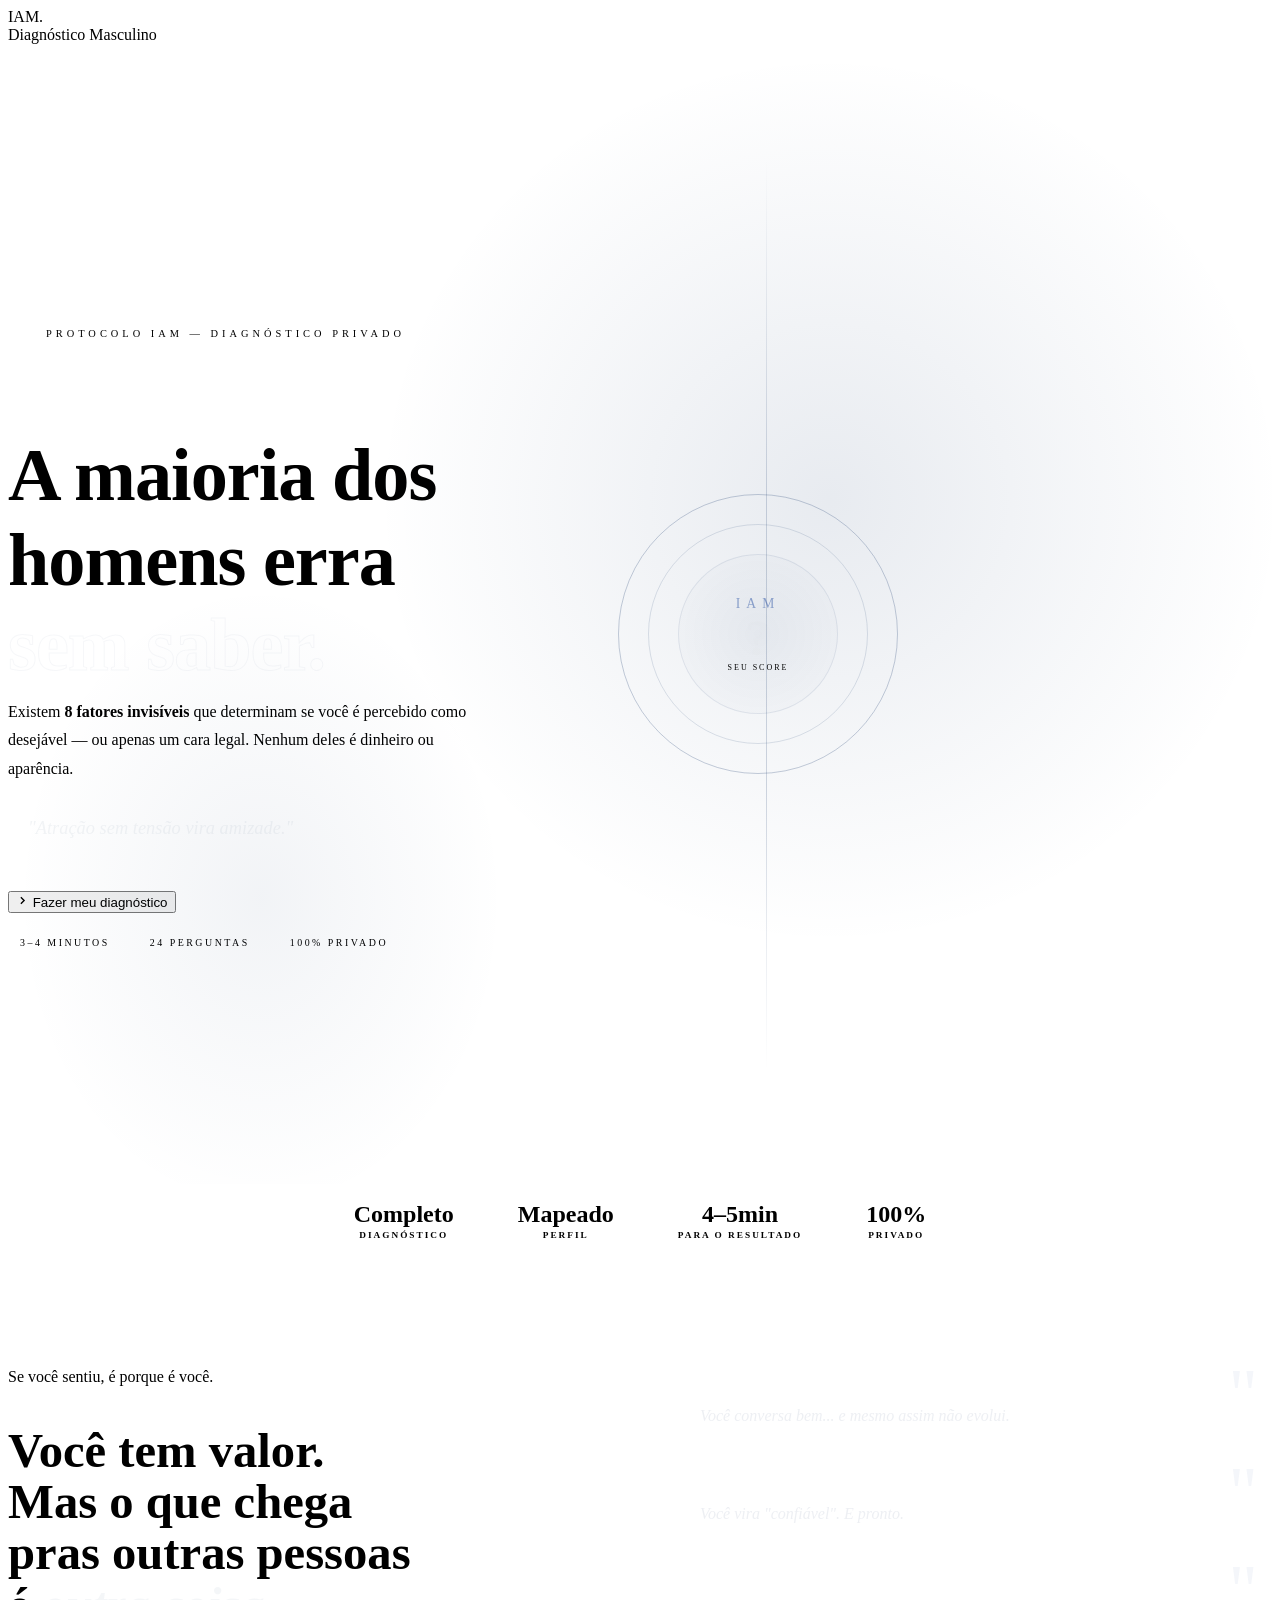
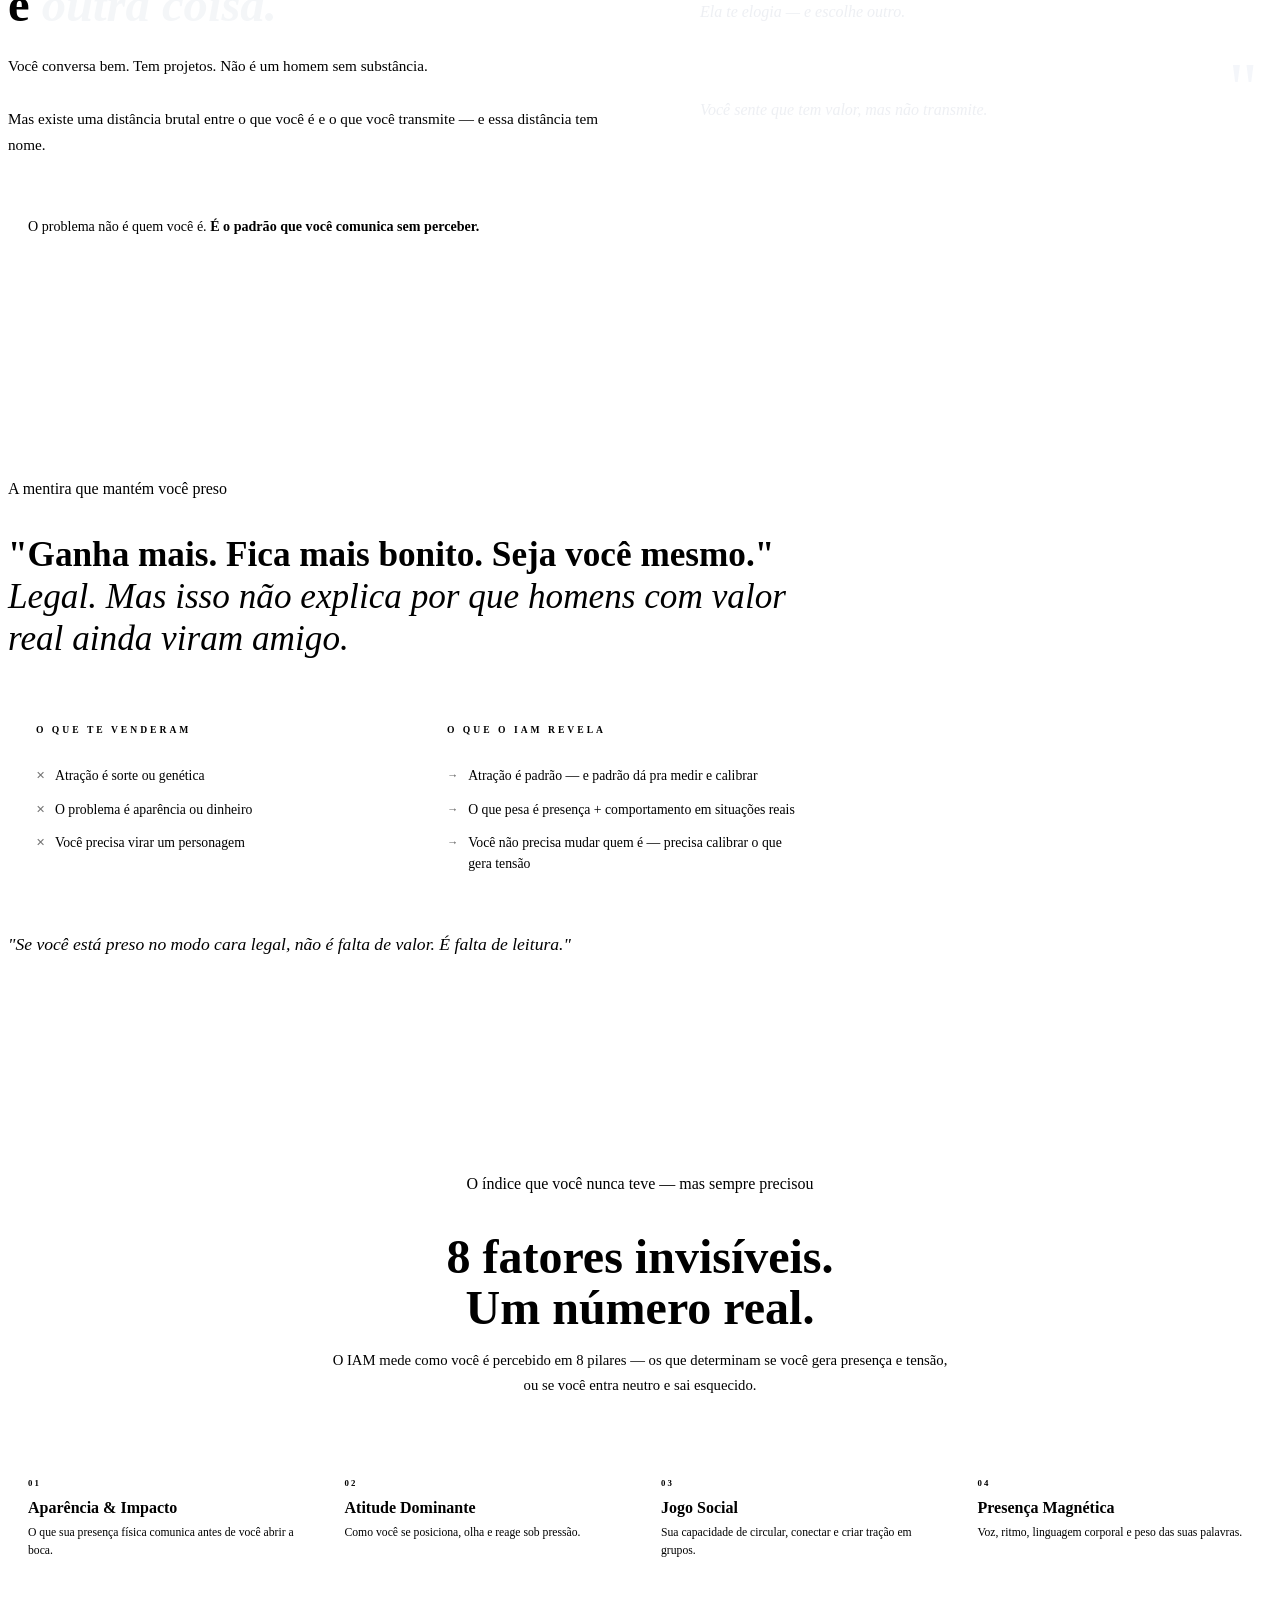
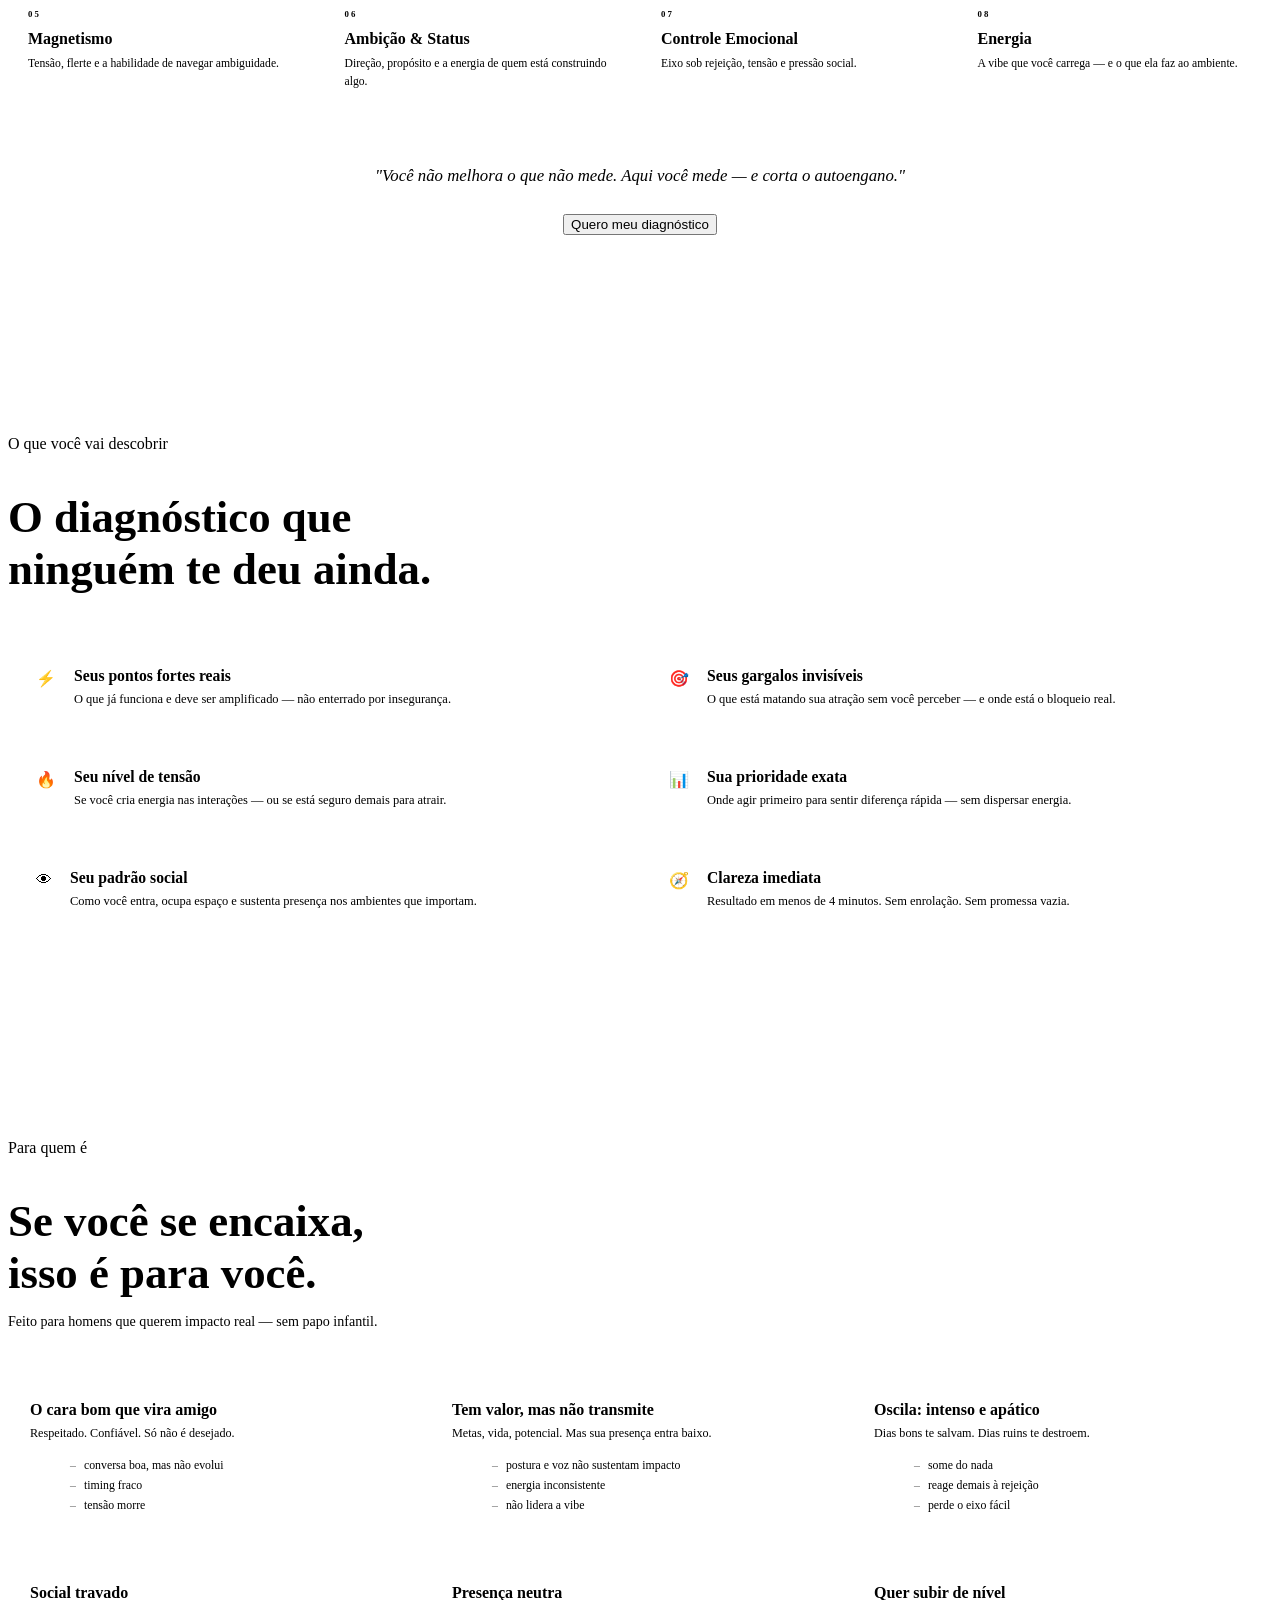
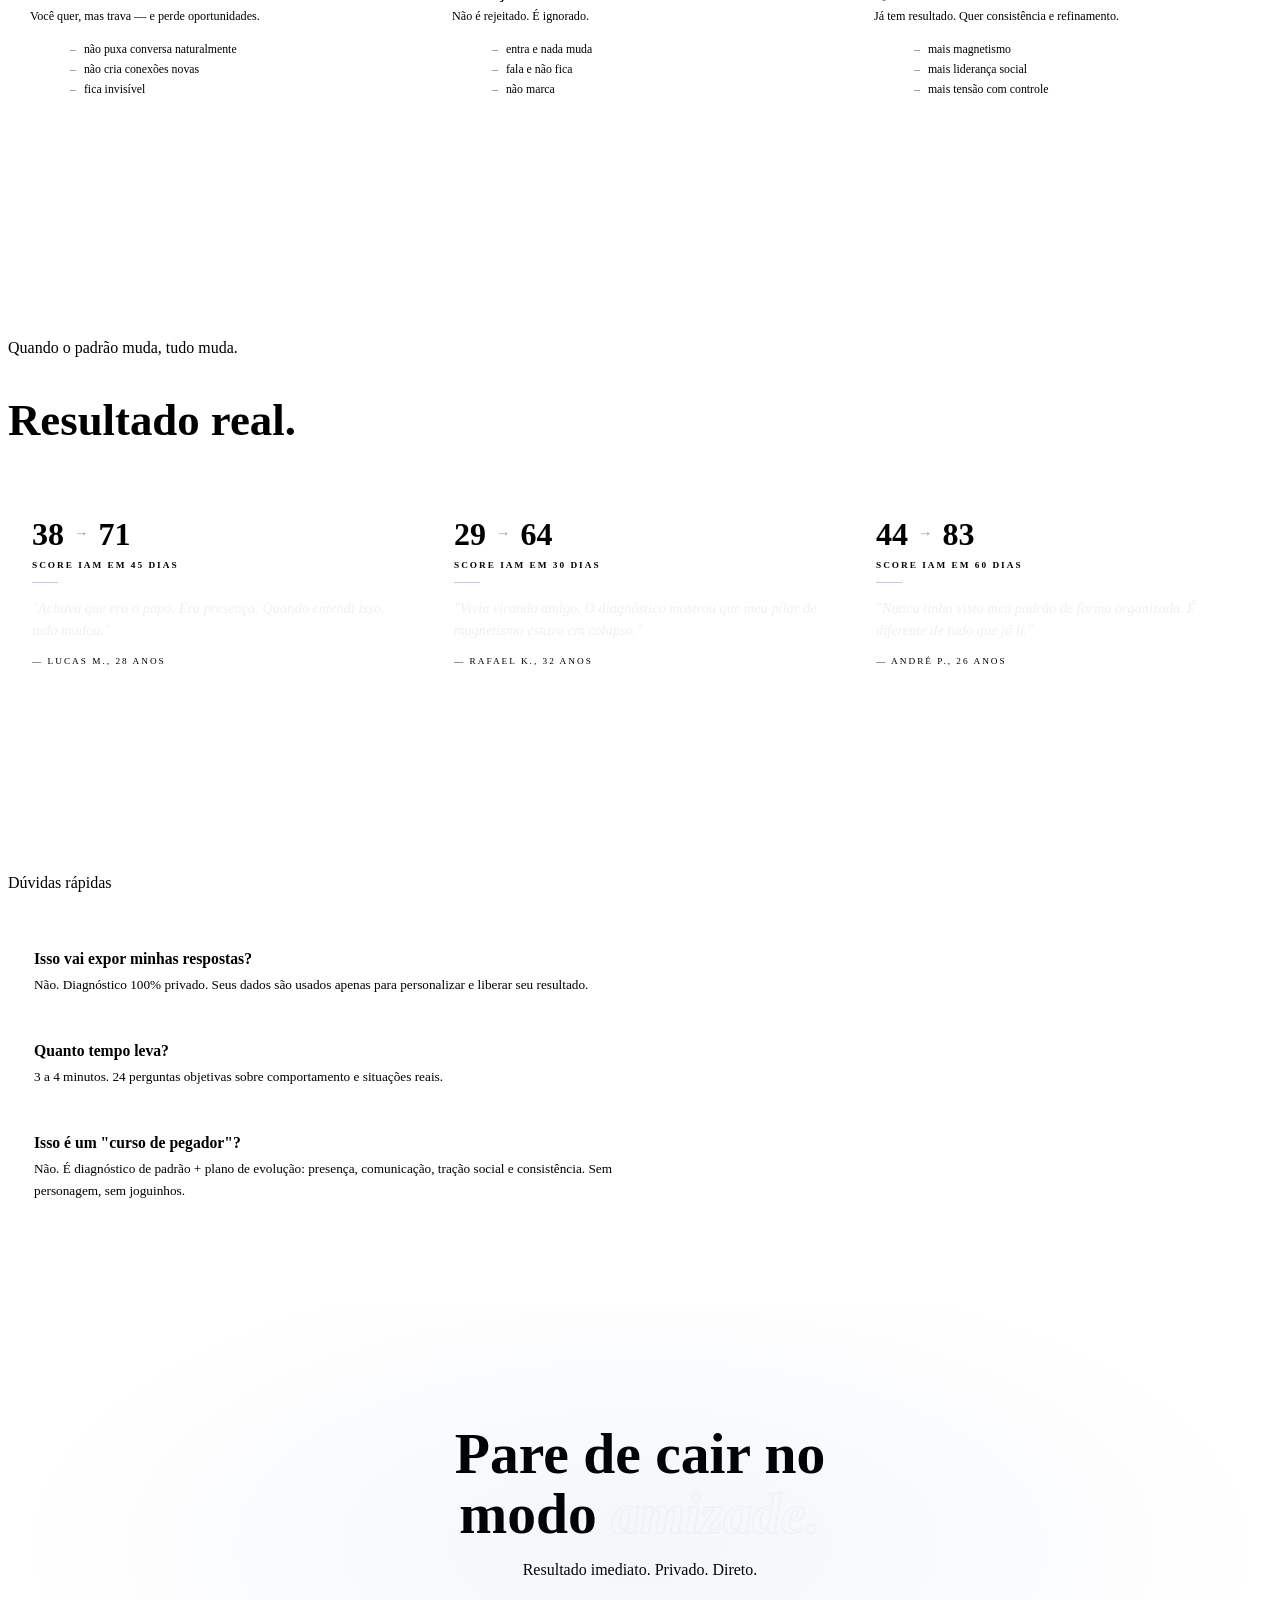
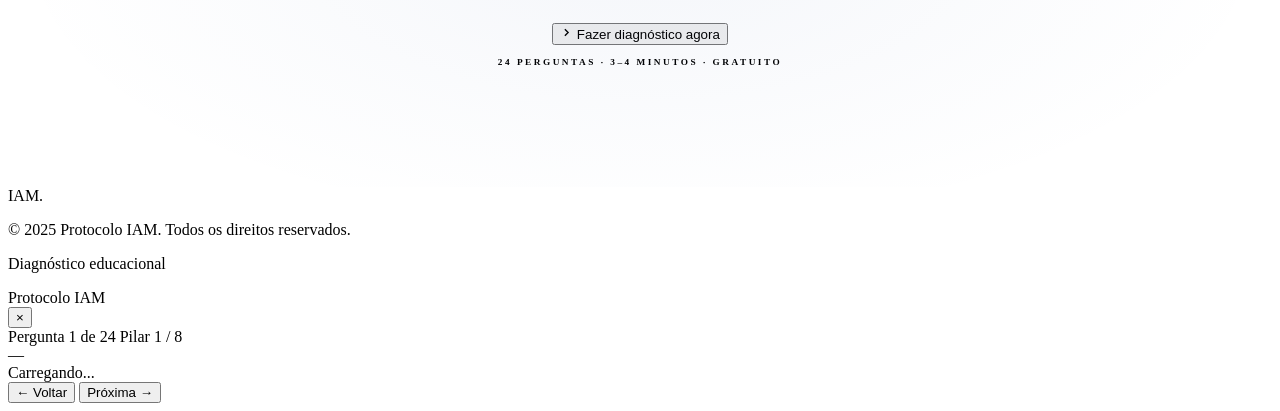
==== index.html @ aeee3cac "Add files via upload" ====
<!DOCTYPE html>
<html lang="pt-BR">
<head>
<meta charset="UTF-8">
<meta name="viewport" content="width=device-width, initial-scale=1.0">
<title>Protocolo IAM — Índice de Atratividade Masculina</title>
<meta name="description" content="Descubra os 8 fatores invisíveis que determinam se você é percebido como desejável ou apenas um cara legal. Diagnóstico em 4 minutos.">
<link rel="stylesheet" href="style.css">
<style>
/* ── HERO ─────────────────────────────────── */
.hero {
  min-height: 100vh;
  display: flex;
  align-items: center;
  padding: 140px 0 100px;
  position: relative;
  overflow: hidden;
}
.hero-ambient {
  position: absolute; inset: 0; pointer-events: none;
  background:
    radial-gradient(ellipse 55% 60% at 65% 40%, rgba(26,58,107,0.1) 0%, transparent 65%),
    radial-gradient(ellipse 35% 50% at 20% 75%, rgba(26,58,107,0.06) 0%, transparent 55%);
}
.hero-grid-line {
  position: absolute; top: 0; bottom: 0; left: 60%;
  width: 1px;
  background: linear-gradient(to bottom, transparent 10%, rgba(26,58,107,0.2) 40%, rgba(26,58,107,0.2) 65%, transparent 90%);
}
.hero-body {
  display: grid;
  grid-template-columns: 1.1fr 340px;
  gap: 100px;
  align-items: center;
}
.hero-badge {
  display: inline-flex; align-items: center; gap: 10px;
  font-family: var(--font-label); font-size: 0.65rem; font-weight: 400;
  letter-spacing: 4px; text-transform: uppercase; color: var(--accent-ui);
  margin-bottom: 32px;
}
.hero-badge::before { content:''; width:28px; height:1px; background:var(--accent-ui); opacity:0.7; }
.hero h1 {
  font-size: clamp(3rem, 5.8vw, 5.4rem);
  font-weight: 700; color: var(--text); margin-bottom: 10px;
  letter-spacing: -1px;
}
.hero h1 .outline {
  color: transparent;
  -webkit-text-stroke: 1px rgba(216,220,228,0.22);
}
.hero-mechanism {
  font-size: 1rem; font-weight: 300; color: var(--text-2);
  line-height: 1.78; max-width: 480px; margin: 0 0 10px;
  font-family: var(--font-body);
}
.hero-mechanism strong { color: var(--text); font-weight: 600; }
.hero-anchor {
  font-family: var(--font-display); font-size: 1.15rem; font-style: italic;
  color: rgba(216,220,228,0.32); border-left: 2px solid var(--accent-ui);
  padding-left: 20px; margin: 32px 0 48px; line-height: 1.5;
}
.hero-meta {
  display: flex; align-items: center; gap: 28px; margin-top: 24px; flex-wrap: wrap;
}
.hero-meta-item {
  font-family: var(--font-label); font-size: 0.62rem; font-weight: 400;
  letter-spacing: 2.5px; text-transform: uppercase; color: var(--text-3);
  display: flex; align-items: center; gap: 8px;
}
.hero-meta-item::before {
  content:''; width:4px; height:4px; border-radius:50%;
  background:var(--accent-ui); opacity:0.6;
}
/* VISUAL RING */
.hero-visual { display:flex; align-items:center; justify-content:center; }
.vis-ring-wrap { position:relative; width:280px; height:280px; }
.vis-ring-outer {
  position:absolute; inset:0; border-radius:50%;
  border:1px solid rgba(26,58,107,0.25);
  animation: rotateSlow 30s linear infinite;
}
.vis-ring-outer::before {
  content:''; position:absolute; top:-4px; left:50%; transform:translateX(-50%);
  width:7px; height:7px; border-radius:50%;
  background:var(--accent-ui); box-shadow:0 0 12px var(--accent-ui);
}
.vis-ring-mid {
  position:absolute; inset:30px; border-radius:50%;
  border:1px solid rgba(26,58,107,0.14);
  animation: rotateReverse 20s linear infinite;
}
.vis-ring-inner {
  position:absolute; inset:60px; border-radius:50%;
  border:1px solid rgba(26,58,107,0.09);
  background:radial-gradient(circle, rgba(26,58,107,0.05), transparent);
  display:flex; align-items:center; justify-content:center;
}
.vis-iam {
  font-family:var(--font-label); font-size:0.85rem; font-weight:500;
  letter-spacing:6px; color:rgba(41,82,163,0.5); text-align:center;
}
.vis-score {
  font-family:var(--font-display); font-size:3.2rem; font-weight:700;
  color:rgba(216,220,228,0.06); line-height:1; text-align:center;
}
.vis-label {
  font-family:var(--font-label); font-size:0.5rem; letter-spacing:2px;
  color:var(--text-3); text-transform:uppercase; text-align:center;
}

/* ── PROOF STRIP ─────── */
.proof-strip {
  padding: 18px 0;
  border-top: 1px solid var(--border); border-bottom: 1px solid var(--border);
  display: flex; justify-content: center; gap: 64px; flex-wrap: wrap;
  position: relative; z-index: 1;
}
.proof-strip-item { text-align: center; }
.proof-strip-val {
  font-family: var(--font-display); font-size: 1.5rem; font-weight: 700;
  color: var(--text); line-height: 1;
}
.proof-strip-label {
  font-family: var(--font-label); font-size: 0.58rem; font-weight: 600;
  letter-spacing: 2px; text-transform: uppercase; color: var(--text-3); margin-top: 4px;
}

/* ── DOR ─────────────── */
.dor-section { padding: 110px 0; }
.dor-layout {
  display: grid; grid-template-columns: 1fr 1fr;
  gap: 72px; align-items: start;
}
.dor-left h2 {
  font-size: clamp(2rem, 3.8vw, 3.2rem); font-weight: 900;
  line-height: 1.05; margin-bottom: 20px;
}
.dor-left h2 em { font-style:italic; font-weight:700; color:rgba(220,224,232,0.3); }
.dor-text { font-size:0.95rem; color:var(--text-2); line-height:1.75; }
.dor-cards { display:flex; flex-direction:column; gap:2px; }
.dor-card {
  background:var(--surface); border:1px solid var(--border); padding:20px 24px;
  transition:border-color 0.25s; position:relative; overflow:hidden;
}
.dor-card::before {
  content:'"'; position:absolute; top:-10px; right:14px;
  font-family:var(--font-display); font-size:4.5rem;
  color:rgba(41,82,163,0.05); line-height:1; pointer-events:none;
}
.dor-card:hover { border-color:rgba(41,82,163,0.22); }
.dor-card p {
  font-family:var(--font-display); font-size:1rem; font-style:italic;
  font-weight:400; color:rgba(220,224,232,0.52); line-height:1.5;
}
.dor-close {
  margin-top:24px; padding:18px 20px;
  border-left:2px solid var(--accent); background:var(--surface);
  border-top:1px solid var(--border); border-right:1px solid var(--border); border-bottom:1px solid var(--border);
}
.dor-close p { font-size:0.88rem; color:var(--text-2); line-height:1.65; }
.dor-close strong { color:var(--text); }

/* ── CRENÇA ───────────── */
.crenca-section { padding: 100px 0; border-top:1px solid var(--border); }
.crenca-intro {
  font-family:var(--font-display); font-size:clamp(1.5rem,3vw,2.2rem);
  font-weight:700; line-height:1.2; margin-bottom:36px;
}
.crenca-grid { display:grid; grid-template-columns:1fr 1fr; gap:2px; }
.crenca-col {
  background:var(--surface); border:1px solid var(--border); padding:28px;
}
.crenca-col-label {
  font-family:var(--font-label); font-size:0.6rem; font-weight:700;
  letter-spacing:3px; text-transform:uppercase; margin-bottom:18px;
  padding-bottom:12px; border-bottom:1px solid var(--border);
}
.crenca-col-label.mito { color:var(--danger); }
.crenca-col-label.real { color:var(--ok); }
.crenca-items { display:flex; flex-direction:column; gap:12px; }
.crenca-item {
  font-size:0.86rem; color:var(--text-2); line-height:1.55;
  display:flex; align-items:flex-start; gap:10px;
}
.crenca-item::before { flex-shrink:0; margin-top:2px; font-size:0.7rem; }
.crenca-col.mito .crenca-item::before { content:'✕'; color:var(--danger); opacity:0.55; }
.crenca-col.real .crenca-item::before { content:'→'; color:var(--ok); opacity:0.65; }
.crenca-close {
  margin-top:28px; font-family:var(--font-display); font-size:1.1rem;
  font-style:italic; color:var(--text-2); line-height:1.5;
}

/* ── MECANISMO ─────────── */
.mec-section {
  padding:100px 0; border-top:1px solid var(--border); background:var(--surface);
}
.mec-header { text-align:center; max-width:620px; margin:0 auto 56px; }
.mec-header h2 { font-size:clamp(1.9rem,3.8vw,3rem); font-weight:900; line-height:1.05; margin-bottom:14px; }
.mec-header p { font-size:0.92rem; color:var(--text-2); line-height:1.7; }
.pilares-grid { display:grid; grid-template-columns:repeat(4, 1fr); gap:2px; }
.pilar-card {
  background:var(--bg-2); border:1px solid var(--border);
  padding:24px 20px; transition:all 0.25s; position:relative; overflow:hidden;
}
.pilar-card::after {
  content:''; position:absolute; bottom:0; left:0; right:0; height:2px;
  background:var(--accent); transform:scaleX(0); transform-origin:left; transition:transform 0.3s ease;
}
.pilar-card:hover::after { transform:scaleX(1); }
.pilar-card:hover { background:var(--surface-2); border-color:rgba(41,82,163,0.2); }
.pilar-n {
  font-family:var(--font-label); font-size:0.55rem; font-weight:700;
  letter-spacing:2px; color:var(--text-3); margin-bottom:10px;
}
.pilar-nome {
  font-family:var(--font-display); font-size:1rem; font-weight:700;
  color:var(--text); line-height:1.2; margin-bottom:7px;
}
.pilar-desc { font-size:0.73rem; color:var(--text-3); line-height:1.5; }

/* ── BENEFÍCIOS ──────── */
.ben-section { padding:100px 0; }
.ben-grid { display:grid; grid-template-columns:1fr 1fr; gap:2px; margin-top:44px; }
.ben-card {
  background:var(--surface); border:1px solid var(--border);
  padding:28px; display:flex; gap:18px; transition:border-color 0.25s;
}
.ben-card:hover { border-color:rgba(41,82,163,0.2); }
.ben-icon { font-size:1rem; flex-shrink:0; margin-top:2px; }
.ben-title { font-family:var(--font-display); font-size:0.98rem; font-weight:700; margin-bottom:5px; }
.ben-desc { font-size:0.78rem; color:var(--text-2); line-height:1.6; }

/* ── PERFIS ─────────── */
.perfis-section { padding:100px 0; border-top:1px solid var(--border); background:var(--surface); }
.perfis-grid { display:grid; grid-template-columns:repeat(3,1fr); gap:2px; margin-top:44px; }
.perfil-card {
  background:var(--bg-2); border:1px solid var(--border); padding:26px 22px;
  transition:all 0.25s;
}
.perfil-card:hover { border-color:rgba(41,82,163,0.2); background:var(--surface-2); }
.perfil-title { font-family:var(--font-display); font-size:1rem; font-weight:700; margin-bottom:5px; line-height:1.2; }
.perfil-sub { font-size:0.76rem; color:var(--text-2); margin-bottom:14px; line-height:1.5; }
.perfil-bullets { list-style:none; display:flex; flex-direction:column; gap:5px; }
.perfil-bullets li {
  font-size:0.74rem; color:var(--text-3);
  display:flex; align-items:flex-start; gap:8px;
}
.perfil-bullets li::before { content:'–'; color:var(--accent); opacity:0.55; flex-shrink:0; }

/* ── TRANSFORMAÇÕES ─── */
.transf-section { padding:100px 0; }
.transf-grid { display:grid; grid-template-columns:repeat(3,1fr); gap:2px; margin-top:44px; }
.transf-card { background:var(--surface); border:1px solid var(--border); padding:28px 24px; }
.transf-scores { display:flex; align-items:center; gap:10px; margin-bottom:10px; }
.transf-s-before { font-family:var(--font-display); font-size:2rem; font-weight:900; color:var(--text-3); line-height:1; }
.transf-arrow { font-size:0.9rem; color:var(--accent); opacity:0.4; }
.transf-s-after { font-family:var(--font-display); font-size:2rem; font-weight:900; color:var(--accent); line-height:1; }
.transf-period { font-family:var(--font-label); font-size:0.58rem; font-weight:600; letter-spacing:2px; text-transform:uppercase; color:var(--text-3); margin-bottom:12px; }
.transf-divider { width:26px; height:1px; background:rgba(41,82,163,0.3); margin-bottom:12px; }
.transf-quote { font-family:var(--font-display); font-style:italic; font-size:0.9rem; color:rgba(220,224,232,0.48); line-height:1.55; }
.transf-name { font-family:var(--font-label); font-size:0.58rem; letter-spacing:2px; text-transform:uppercase; color:var(--text-3); margin-top:12px; }

/* ── FAQ ─────────────── */
.faq-section { padding:80px 0; border-top:1px solid var(--border); }
.faq-list { display:flex; flex-direction:column; gap:2px; margin-top:36px; max-width:700px; }
.faq-item { background:var(--surface); border:1px solid var(--border); padding:22px 26px; }
.faq-q { font-family:var(--font-display); font-size:0.98rem; font-weight:700; color:var(--text); margin-bottom:6px; }
.faq-a { font-size:0.83rem; color:var(--text-2); line-height:1.65; }

/* ── CTA FINAL ───────── */
.cta-final { padding:120px 0; text-align:center; position:relative; }
.cta-final-bg {
  position:absolute; inset:0; pointer-events:none;
  background:radial-gradient(ellipse 50% 60% at 50% 50%, rgba(41,82,163,0.05), transparent);
}
.cta-final h2 {
  font-size:clamp(2.2rem, 4.5vw, 3.8rem); font-weight:900; line-height:1.05;
  max-width:580px; margin:0 auto 12px;
}
.cta-final h2 em { font-style:italic; color:transparent; -webkit-text-stroke:1.5px rgba(220,224,232,0.22); }
.cta-final-sub { font-size:1rem; color:var(--text-2); margin-bottom:44px; }
.cta-stack { display:flex; flex-direction:column; align-items:center; gap:12px; }
.cta-micro {
  font-family:var(--font-label); font-size:0.58rem; font-weight:600;
  letter-spacing:2.5px; text-transform:uppercase; color:var(--text-3);
}

/* ── RESPONSIVE ─────── */
@media (max-width: 1100px) {
  .hero-body { grid-template-columns: 1fr; gap: 0; }
  .hero-visual { display: none; }
  .hero-grid-line { display: none; }
  .hero h1 { font-size: clamp(2.6rem, 6vw, 4rem); }
}
@media (max-width: 768px) {
  .hero { padding: 110px 0 80px; }
  .hero h1 { font-size: clamp(2.2rem, 8vw, 3rem); }
  .dor-layout { grid-template-columns: 1fr; gap: 40px; }
  .crenca-grid { grid-template-columns: 1fr; }
  .ben-grid { grid-template-columns: 1fr; }
  .perfis-grid { grid-template-columns: 1fr; }
  .transf-grid { grid-template-columns: 1fr; }
  .proof-strip { gap: 28px; padding: 14px 0; }
  .pilares-grid { grid-template-columns: repeat(2, 1fr); }
}
@media (max-width: 480px) {
  .hero h1 { font-size: 2rem; }
  .pilares-grid { grid-template-columns: 1fr; }
  .btn-primary { padding: 15px 28px; font-size: 0.74rem; }
  .hero-anchor { font-size: 0.98rem; }
  .proof-strip { flex-direction: column; gap: 18px; }
}
</style>
</head>
<body>

<nav class="iam-nav">
  <div class="iam-logo">IAM<span>.</span></div>
  <div class="nav-tag">Diagnóstico Masculino</div>
</nav>

<!-- HERO -->
<section class="hero section">
  <div class="hero-ambient"></div>
  <div class="hero-grid-line"></div>
  <div class="container">
    <div class="hero-body">
      <div>
        <div class="hero-badge fade-up d1">Protocolo IAM — Diagnóstico Privado</div>
        <h1 class="fade-up d2">A maioria dos<br>homens erra<br><span class="outline">sem saber.</span></h1>
        <p class="hero-mechanism fade-up d3">
          Existem <strong>8 fatores invisíveis</strong> que determinam se você é percebido como desejável — ou apenas um cara legal. Nenhum deles é dinheiro ou aparência.
        </p>
        <blockquote class="hero-anchor fade-up d4">"Atração sem tensão vira amizade."</blockquote>
        <button class="btn-primary large fade-up d5" onclick="IAM.open()">
          <svg width="13" height="13" viewBox="0 0 24 24" fill="none" stroke="currentColor" stroke-width="2.5"><path d="M9 18l6-6-6-6"/></svg>
          Fazer meu diagnóstico
        </button>
        <div class="hero-meta fade-up d6">
          <span class="hero-meta-item">3–4 minutos</span>
          <span class="hero-meta-item">24 perguntas</span>
          <span class="hero-meta-item">100% privado</span>
        </div>
      </div>
      <div class="hero-visual fade-up d3">
        <div class="vis-ring-wrap">
          <div class="vis-ring-outer"></div>
          <div class="vis-ring-mid"></div>
          <div class="vis-ring-inner">
            <div>
              <div class="vis-iam">IAM</div>
              <div class="vis-score">?</div>
              <div class="vis-label">Seu score</div>
            </div>
          </div>
        </div>
      </div>
    </div>
  </div>
</section>

<!-- PROOF STRIP -->
<div class="proof-strip section">
  <div class="proof-strip-item"><div class="proof-strip-val">Completo</div><div class="proof-strip-label">Diagnóstico</div></div>
  <div class="proof-strip-item"><div class="proof-strip-val">Mapeado</div><div class="proof-strip-label">Perfil</div></div>
  <div class="proof-strip-item"><div class="proof-strip-val">4–5min</div><div class="proof-strip-label">Para o resultado</div></div>
  <div class="proof-strip-item"><div class="proof-strip-val">100%</div><div class="proof-strip-label">Privado</div></div>
</div>

<!-- DOR -->
<section class="dor-section section">
  <div class="container">
    <div class="dor-layout">
      <div class="dor-left">
        <div class="label-line label">Se você sentiu, é porque é você.</div>
        <h2>Você tem valor.<br>Mas o que chega<br>pras outras pessoas<br>é <em>outra coisa.</em></h2>
        <p class="dor-text" style="margin-top:22px">Você conversa bem. Tem projetos. Não é um homem sem substância.<br><br>Mas existe uma distância brutal entre o que você é e o que você transmite — e essa distância tem nome.</p>
        <div class="dor-close">
          <p>O problema não é quem você é. <strong>É o padrão que você comunica sem perceber.</strong></p>
        </div>
      </div>
      <div>
        <div class="dor-cards">
          <div class="dor-card"><p>Você conversa bem... e mesmo assim não evolui.</p></div>
          <div class="dor-card"><p>Você vira "confiável". E pronto.</p></div>
          <div class="dor-card"><p>Ela te elogia — e escolhe outro.</p></div>
          <div class="dor-card"><p>Você sente que tem valor, mas não transmite.</p></div>
        </div>
      </div>
    </div>
  </div>
</section>

<!-- CRENÇA -->
<section class="crenca-section section">
  <div class="container" style="max-width:820px">
    <div class="label-line label">A mentira que mantém você preso</div>
    <p class="crenca-intro">"Ganha mais. Fica mais bonito. Seja você mesmo."<br><span style="color:var(--text-2);font-style:italic;font-weight:400">Legal. Mas isso não explica por que homens com valor real ainda viram amigo.</span></p>
    <div class="crenca-grid">
      <div class="crenca-col mito">
        <div class="crenca-col-label mito">O que te venderam</div>
        <div class="crenca-items">
          <div class="crenca-item">Atração é sorte ou genética</div>
          <div class="crenca-item">O problema é aparência ou dinheiro</div>
          <div class="crenca-item">Você precisa virar um personagem</div>
        </div>
      </div>
      <div class="crenca-col real">
        <div class="crenca-col-label real">O que o IAM revela</div>
        <div class="crenca-items">
          <div class="crenca-item">Atração é padrão — e padrão dá pra medir e calibrar</div>
          <div class="crenca-item">O que pesa é presença + comportamento em situações reais</div>
          <div class="crenca-item">Você não precisa mudar quem é — precisa calibrar o que gera tensão</div>
        </div>
      </div>
    </div>
    <p class="crenca-close">"Se você está preso no modo <em>cara legal</em>, não é falta de valor. É falta de leitura."</p>
  </div>
</section>

<!-- MECANISMO -->
<section class="mec-section section">
  <div class="container">
    <div class="mec-header">
      <div class="label-line label" style="justify-content:center">O índice que você nunca teve — mas sempre precisou</div>
      <h2>8 fatores invisíveis.<br>Um número real.</h2>
      <p>O IAM mede como você é percebido em 8 pilares — os que determinam se você gera presença e tensão, ou se você entra neutro e sai esquecido.</p>
    </div>
    <div class="pilares-grid">
      <div class="pilar-card"><div class="pilar-n">01</div><div class="pilar-nome">Aparência & Impacto</div><div class="pilar-desc">O que sua presença física comunica antes de você abrir a boca.</div></div>
      <div class="pilar-card"><div class="pilar-n">02</div><div class="pilar-nome">Atitude Dominante</div><div class="pilar-desc">Como você se posiciona, olha e reage sob pressão.</div></div>
      <div class="pilar-card"><div class="pilar-n">03</div><div class="pilar-nome">Jogo Social</div><div class="pilar-desc">Sua capacidade de circular, conectar e criar tração em grupos.</div></div>
      <div class="pilar-card"><div class="pilar-n">04</div><div class="pilar-nome">Presença Magnética</div><div class="pilar-desc">Voz, ritmo, linguagem corporal e peso das suas palavras.</div></div>
      <div class="pilar-card"><div class="pilar-n">05</div><div class="pilar-nome">Magnetismo</div><div class="pilar-desc">Tensão, flerte e a habilidade de navegar ambiguidade.</div></div>
      <div class="pilar-card"><div class="pilar-n">06</div><div class="pilar-nome">Ambição & Status</div><div class="pilar-desc">Direção, propósito e a energia de quem está construindo algo.</div></div>
      <div class="pilar-card"><div class="pilar-n">07</div><div class="pilar-nome">Controle Emocional</div><div class="pilar-desc">Eixo sob rejeição, tensão e pressão social.</div></div>
      <div class="pilar-card"><div class="pilar-n">08</div><div class="pilar-nome">Energia</div><div class="pilar-desc">A vibe que você carrega — e o que ela faz ao ambiente.</div></div>
    </div>
    <div style="text-align:center;margin-top:52px">
      <p style="font-family:var(--font-display);font-style:italic;font-size:1.05rem;color:var(--text-2);margin-bottom:28px">"Você não melhora o que não mede. Aqui você mede — e corta o autoengano."</p>
      <button class="btn-primary" onclick="IAM.open()">Quero meu diagnóstico</button>
    </div>
  </div>
</section>

<!-- BENEFÍCIOS -->
<section class="ben-section section">
  <div class="container">
    <div class="label-line label">O que você vai descobrir</div>
    <h2 style="font-size:clamp(1.8rem,3.5vw,2.8rem);font-weight:900;max-width:500px">O diagnóstico que<br>ninguém te deu ainda.</h2>
    <div class="ben-grid">
      <div class="ben-card"><div class="ben-icon">⚡</div><div><div class="ben-title">Seus pontos fortes reais</div><div class="ben-desc">O que já funciona e deve ser amplificado — não enterrado por insegurança.</div></div></div>
      <div class="ben-card"><div class="ben-icon">🎯</div><div><div class="ben-title">Seus gargalos invisíveis</div><div class="ben-desc">O que está matando sua atração sem você perceber — e onde está o bloqueio real.</div></div></div>
      <div class="ben-card"><div class="ben-icon">🔥</div><div><div class="ben-title">Seu nível de tensão</div><div class="ben-desc">Se você cria energia nas interações — ou se está seguro demais para atrair.</div></div></div>
      <div class="ben-card"><div class="ben-icon">📊</div><div><div class="ben-title">Sua prioridade exata</div><div class="ben-desc">Onde agir primeiro para sentir diferença rápida — sem dispersar energia.</div></div></div>
      <div class="ben-card"><div class="ben-icon">👁</div><div><div class="ben-title">Seu padrão social</div><div class="ben-desc">Como você entra, ocupa espaço e sustenta presença nos ambientes que importam.</div></div></div>
      <div class="ben-card"><div class="ben-icon">🧭</div><div><div class="ben-title">Clareza imediata</div><div class="ben-desc">Resultado em menos de 4 minutos. Sem enrolação. Sem promessa vazia.</div></div></div>
    </div>
  </div>
</section>

<!-- PERFIS -->
<section class="perfis-section section">
  <div class="container">
    <div class="label-line label">Para quem é</div>
    <h2 style="font-size:clamp(1.8rem,3.5vw,2.8rem);font-weight:900;max-width:560px;margin-bottom:8px">Se você se encaixa,<br>isso é para você.</h2>
    <p style="color:var(--text-2);font-size:0.88rem;max-width:480px">Feito para homens que querem impacto real — sem papo infantil.</p>
    <div class="perfis-grid">
      <div class="perfil-card"><div class="perfil-title">O cara bom que vira amigo</div><div class="perfil-sub">Respeitado. Confiável. Só não é desejado.</div><ul class="perfil-bullets"><li>conversa boa, mas não evolui</li><li>timing fraco</li><li>tensão morre</li></ul></div>
      <div class="perfil-card"><div class="perfil-title">Tem valor, mas não transmite</div><div class="perfil-sub">Metas, vida, potencial. Mas sua presença entra baixo.</div><ul class="perfil-bullets"><li>postura e voz não sustentam impacto</li><li>energia inconsistente</li><li>não lidera a vibe</li></ul></div>
      <div class="perfil-card"><div class="perfil-title">Oscila: intenso e apático</div><div class="perfil-sub">Dias bons te salvam. Dias ruins te destroem.</div><ul class="perfil-bullets"><li>some do nada</li><li>reage demais à rejeição</li><li>perde o eixo fácil</li></ul></div>
      <div class="perfil-card"><div class="perfil-title">Social travado</div><div class="perfil-sub">Você quer, mas trava — e perde oportunidades.</div><ul class="perfil-bullets"><li>não puxa conversa naturalmente</li><li>não cria conexões novas</li><li>fica invisível</li></ul></div>
      <div class="perfil-card"><div class="perfil-title">Presença neutra</div><div class="perfil-sub">Não é rejeitado. É ignorado.</div><ul class="perfil-bullets"><li>entra e nada muda</li><li>fala e não fica</li><li>não marca</li></ul></div>
      <div class="perfil-card"><div class="perfil-title">Quer subir de nível</div><div class="perfil-sub">Já tem resultado. Quer consistência e refinamento.</div><ul class="perfil-bullets"><li>mais magnetismo</li><li>mais liderança social</li><li>mais tensão com controle</li></ul></div>
    </div>
  </div>
</section>

<!-- TRANSFORMAÇÕES -->
<section class="transf-section section">
  <div class="container">
    <div class="label-line label">Quando o padrão muda, tudo muda.</div>
    <h2 style="font-size:clamp(1.8rem,3.5vw,2.8rem);font-weight:900">Resultado real.</h2>
    <div class="transf-grid">
      <div class="transf-card">
        <div class="transf-scores"><span class="transf-s-before">38</span><span class="transf-arrow">→</span><span class="transf-s-after">71</span></div>
        <div class="transf-period">Score IAM em 45 dias</div>
        <div class="transf-divider"></div>
        <p class="transf-quote">"Achava que era o papo. Era presença. Quando entendi isso, tudo mudou."</p>
        <div class="transf-name">— Lucas M., 28 anos</div>
      </div>
      <div class="transf-card">
        <div class="transf-scores"><span class="transf-s-before">29</span><span class="transf-arrow">→</span><span class="transf-s-after">64</span></div>
        <div class="transf-period">Score IAM em 30 dias</div>
        <div class="transf-divider"></div>
        <p class="transf-quote">"Vivia virando amigo. O diagnóstico mostrou que meu pilar de magnetismo estava em colapso."</p>
        <div class="transf-name">— Rafael K., 32 anos</div>
      </div>
      <div class="transf-card">
        <div class="transf-scores"><span class="transf-s-before">44</span><span class="transf-arrow">→</span><span class="transf-s-after">83</span></div>
        <div class="transf-period">Score IAM em 60 dias</div>
        <div class="transf-divider"></div>
        <p class="transf-quote">"Nunca tinha visto meu padrão de forma organizada. É diferente de tudo que já li."</p>
        <div class="transf-name">— André P., 26 anos</div>
      </div>
    </div>
  </div>
</section>

<!-- FAQ -->
<section class="faq-section section">
  <div class="container">
    <div class="label-line label">Dúvidas rápidas</div>
    <div class="faq-list">
      <div class="faq-item"><div class="faq-q">Isso vai expor minhas respostas?</div><div class="faq-a">Não. Diagnóstico 100% privado. Seus dados são usados apenas para personalizar e liberar seu resultado.</div></div>
      <div class="faq-item"><div class="faq-q">Quanto tempo leva?</div><div class="faq-a">3 a 4 minutos. 24 perguntas objetivas sobre comportamento e situações reais.</div></div>
      <div class="faq-item"><div class="faq-q">Isso é um "curso de pegador"?</div><div class="faq-a">Não. É diagnóstico de padrão + plano de evolução: presença, comunicação, tração social e consistência. Sem personagem, sem joguinhos.</div></div>
    </div>
  </div>
</section>

<!-- CTA FINAL -->
<section class="cta-final section">
  <div class="cta-final-bg"></div>
  <div class="container">
    <h2>Pare de cair no<br>modo <em>amizade.</em></h2>
    <p class="cta-final-sub">Resultado imediato. Privado. Direto.</p>
    <div class="cta-stack">
      <button class="btn-primary large" onclick="IAM.open()">
        <svg width="13" height="13" viewBox="0 0 24 24" fill="none" stroke="currentColor" stroke-width="2.5"><path d="M9 18l6-6-6-6"/></svg>
        Fazer diagnóstico agora
      </button>
      <div class="cta-micro">24 perguntas · 3–4 minutos · gratuito</div>
    </div>
  </div>
</section>

<footer class="iam-footer">
  <div class="iam-logo">IAM<span>.</span></div>
  <p>© 2025 Protocolo IAM. Todos os direitos reservados.</p>
  <p>Diagnóstico educacional</p>
</footer>

<!-- QUIZ MODAL -->
<div class="modal-overlay" id="quizModal">
  <div class="modal-box">
    <div class="modal-head">
      <div class="modal-head-title">Protocolo IAM</div>
      <button class="modal-close-btn" onclick="IAM.close()">×</button>
    </div>
    <div class="prog-track"><div class="prog-fill" id="progFill" style="width:0%"></div></div>
    <div class="prog-meta">
      <span id="progText">Pergunta 1 de 24</span>
      <span id="progPilar">Pilar 1 / 8</span>
    </div>
    <div class="q-body" id="quizBody">
      <div class="q-pilar-tag" id="qPilarTag">—</div>
      <div class="q-text" id="qText">Carregando...</div>
      <div class="q-options" id="qOptions"></div>
    </div>
    <div class="q-nav" id="qNavBar">
      <button class="btn-ghost" id="btnBack" onclick="IAM.back()">← Voltar</button>
      <button class="btn-next-q" id="btnNextQ" onclick="IAM.advance()">Próxima →</button>
    </div>
    <div class="lead-wrap" id="leadGate" style="display:none">
      <h3>Seu diagnóstico<br>está pronto.</h3>
      <p>Insira seus dados para revelar seu score IAM, análise por pilar e os gargalos que estão te travando agora.</p>
      <div class="form-row"><label>Primeiro nome</label><input type="text" id="leadName" placeholder="Ex: Lucas" autocomplete="given-name"></div>
      <div class="form-row"><label>E-mail</label><input type="email" id="leadEmail" placeholder="seu@email.com" autocomplete="email"></div>
      <div class="form-row"><label>WhatsApp</label><input type="tel" id="leadPhone" placeholder="(11) 99999-9999" autocomplete="tel"></div>
      <button class="btn-primary full" onclick="IAM.submitLead()" style="margin-top:8px">Ver meu resultado completo →</button>
      <p class="lead-privacy">🔒 Privado. Zero spam.</p>
    </div>
  </div>
</div>

<script src="script.js"></script>
</body>
</html>
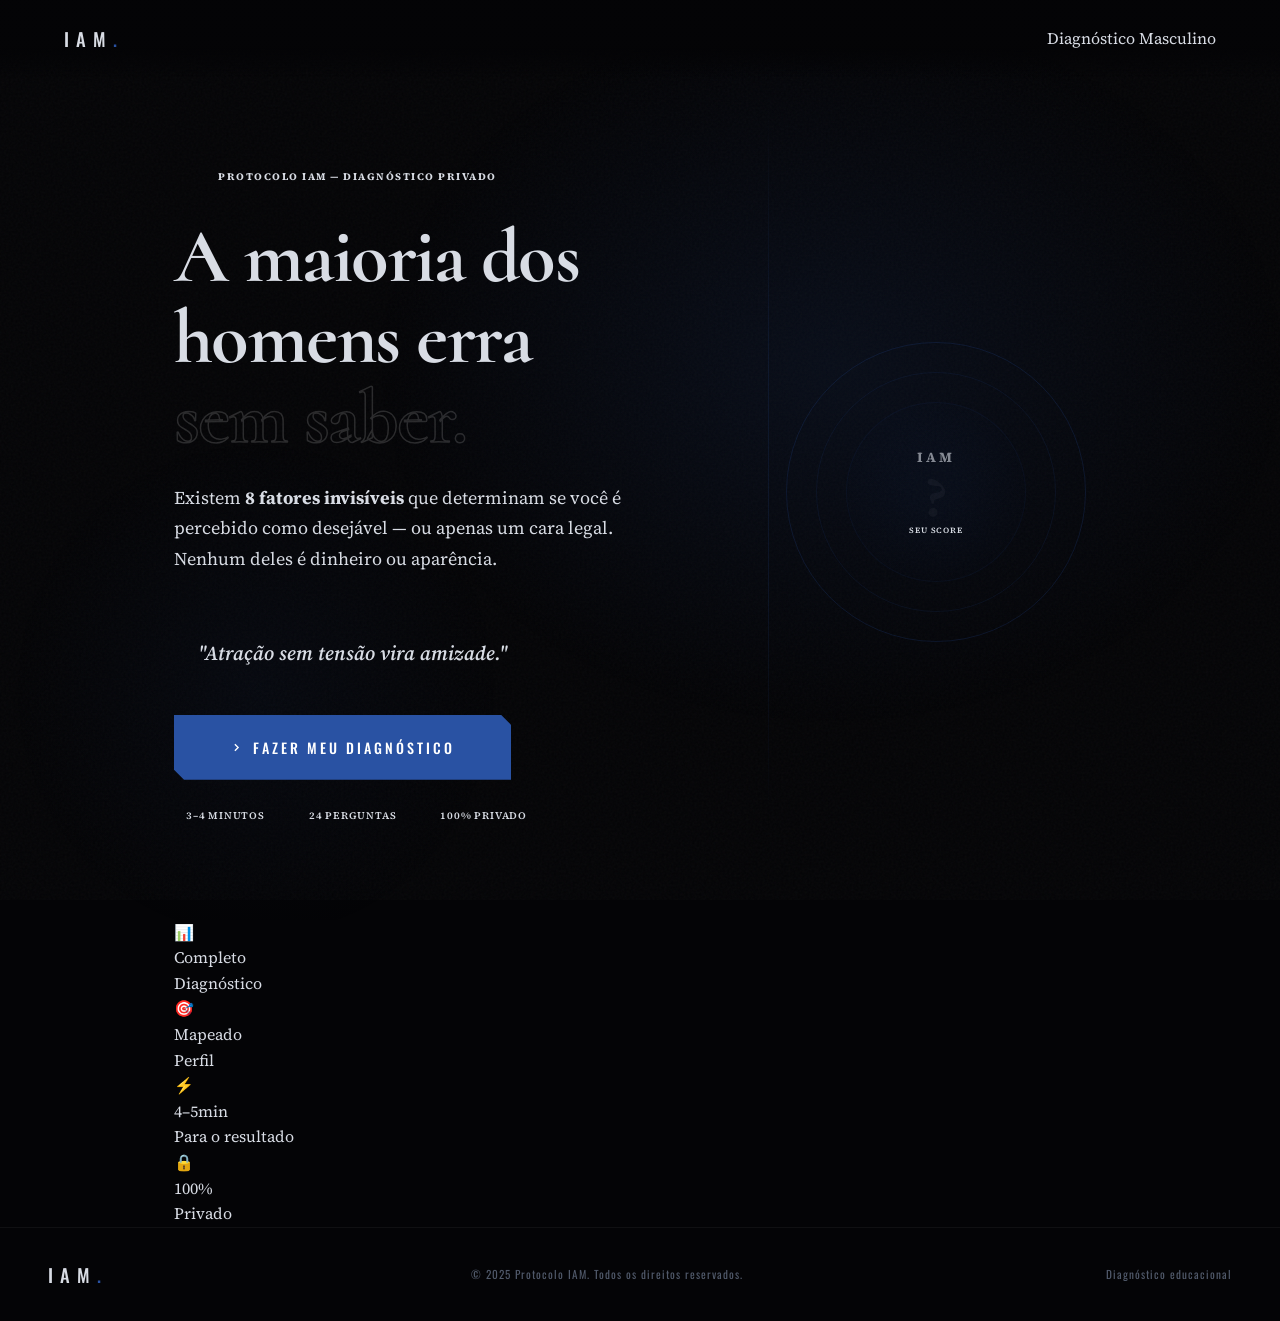
==== commit 38eea2be: "Add files via upload" ====
--- a/index.html
+++ b/index.html
@@ -12,304 +12,247 @@
   min-height: 100vh;
   display: flex;
   align-items: center;
-  padding: 140px 0 100px;
+  padding: 10rem 0 6rem;
   position: relative;
   overflow: hidden;
 }
+
 .hero-ambient {
-  position: absolute; inset: 0; pointer-events: none;
-  background:
-    radial-gradient(ellipse 55% 60% at 65% 40%, rgba(26,58,107,0.1) 0%, transparent 65%),
-    radial-gradient(ellipse 35% 50% at 20% 75%, rgba(26,58,107,0.06) 0%, transparent 55%);
-}
+  position: absolute;
+  inset: 0;
+  pointer-events: none;
+  background: radial-gradient(ellipse 55% 60% at 65% 40%, rgba(41, 82, 163, 0.12) 0%, transparent 65%),
+              radial-gradient(ellipse 35% 50% at 20% 75%, rgba(41, 82, 163, 0.06) 0%, transparent 55%);
+}
+
 .hero-grid-line {
-  position: absolute; top: 0; bottom: 0; left: 60%;
+  position: absolute;
+  top: 0;
+  bottom: 0;
+  left: 60%;
   width: 1px;
-  background: linear-gradient(to bottom, transparent 10%, rgba(26,58,107,0.2) 40%, rgba(26,58,107,0.2) 65%, transparent 90%);
-}
+  background: linear-gradient(to bottom, 
+    transparent 10%, 
+    rgba(41, 82, 163, 0.15) 40%, 
+    rgba(41, 82, 163, 0.15) 65%, 
+    transparent 90%);
+}
+
 .hero-body {
   display: grid;
-  grid-template-columns: 1.1fr 340px;
-  gap: 100px;
-  align-items: center;
-}
+  grid-template-columns: 1.15fr 340px;
+  gap: 6rem;
+  align-items: center;
+}
+
 .hero-badge {
-  display: inline-flex; align-items: center; gap: 10px;
-  font-family: var(--font-label); font-size: 0.65rem; font-weight: 400;
-  letter-spacing: 4px; text-transform: uppercase; color: var(--accent-ui);
-  margin-bottom: 32px;
-}
-.hero-badge::before { content:''; width:28px; height:1px; background:var(--accent-ui); opacity:0.7; }
+  display: inline-flex;
+  align-items: center;
+  gap: 0.75rem;
+  font-family: var(--font);
+  font-size: 0.625rem;
+  font-weight: 700;
+  letter-spacing: 0.15em;
+  text-transform: uppercase;
+  color: var(--accent-primary);
+  margin-bottom: 2rem;
+}
+
+.hero-badge::before {
+  content: '';
+  width: 32px;
+  height: 2px;
+  background: var(--accent-primary);
+}
+
 .hero h1 {
-  font-size: clamp(3rem, 5.8vw, 5.4rem);
-  font-weight: 700; color: var(--text); margin-bottom: 10px;
-  letter-spacing: -1px;
-}
+  font-size: clamp(3rem, 6vw, 5.5rem);
+  font-weight: 800;
+  color: var(--text-primary);
+  margin-bottom: 1.5rem;
+  letter-spacing: -0.02em;
+  line-height: 1.05;
+}
+
 .hero h1 .outline {
   color: transparent;
-  -webkit-text-stroke: 1px rgba(216,220,228,0.22);
-}
+  -webkit-text-stroke: 1.5px rgba(255, 255, 255, 0.15);
+  font-weight: 800;
+}
+
 .hero-mechanism {
-  font-size: 1rem; font-weight: 300; color: var(--text-2);
-  line-height: 1.78; max-width: 480px; margin: 0 0 10px;
-  font-family: var(--font-body);
-}
-.hero-mechanism strong { color: var(--text); font-weight: 600; }
+  font-size: 1.125rem;
+  font-weight: 400;
+  color: var(--text-secondary);
+  line-height: 1.7;
+  max-width: 520px;
+  margin-bottom: 2rem;
+}
+
+.hero-mechanism strong {
+  color: var(--text-primary);
+  font-weight: 700;
+}
+
 .hero-anchor {
-  font-family: var(--font-display); font-size: 1.15rem; font-style: italic;
-  color: rgba(216,220,228,0.32); border-left: 2px solid var(--accent-ui);
-  padding-left: 20px; margin: 32px 0 48px; line-height: 1.5;
-}
+  font-family: var(--font);
+  font-size: 1.25rem;
+  font-style: italic;
+  font-weight: 600;
+  color: var(--gold);
+  border-left: 3px solid var(--gold);
+  padding-left: 1.5rem;
+  margin: 2rem 0 3rem;
+  line-height: 1.4;
+  display: inline-block;
+}
+
 .hero-meta {
-  display: flex; align-items: center; gap: 28px; margin-top: 24px; flex-wrap: wrap;
-}
+  display: flex;
+  align-items: center;
+  gap: 2rem;
+  margin-top: 1.75rem;
+  flex-wrap: wrap;
+}
+
 .hero-meta-item {
-  font-family: var(--font-label); font-size: 0.62rem; font-weight: 400;
-  letter-spacing: 2.5px; text-transform: uppercase; color: var(--text-3);
-  display: flex; align-items: center; gap: 8px;
-}
+  font-family: var(--font);
+  font-size: 0.625rem;
+  font-weight: 600;
+  letter-spacing: 0.08em;
+  text-transform: uppercase;
+  color: var(--text-tertiary);
+  display: flex;
+  align-items: center;
+  gap: 0.5rem;
+}
+
 .hero-meta-item::before {
-  content:''; width:4px; height:4px; border-radius:50%;
-  background:var(--accent-ui); opacity:0.6;
-}
+  content: '';
+  width: 4px;
+  height: 4px;
+  border-radius: 50%;
+  background: var(--accent-primary);
+}
+
 /* VISUAL RING */
-.hero-visual { display:flex; align-items:center; justify-content:center; }
-.vis-ring-wrap { position:relative; width:280px; height:280px; }
+.hero-visual {
+  display: flex;
+  align-items: center;
+  justify-content: center;
+}
+
+.vis-ring-wrap {
+  position: relative;
+  width: 300px;
+  height: 300px;
+}
+
 .vis-ring-outer {
-  position:absolute; inset:0; border-radius:50%;
-  border:1px solid rgba(26,58,107,0.25);
+  position: absolute;
+  inset: 0;
+  border-radius: 50%;
+  border: 1px solid rgba(41, 82, 163, 0.2);
   animation: rotateSlow 30s linear infinite;
 }
+
 .vis-ring-outer::before {
-  content:''; position:absolute; top:-4px; left:50%; transform:translateX(-50%);
-  width:7px; height:7px; border-radius:50%;
-  background:var(--accent-ui); box-shadow:0 0 12px var(--accent-ui);
-}
+  content: '';
+  position: absolute;
+  top: -5px;
+  left: 50%;
+  transform: translateX(-50%);
+  width: 8px;
+  height: 8px;
+  border-radius: 50%;
+  background: var(--accent-primary);
+  box-shadow: 0 0 16px var(--accent-primary);
+}
+
 .vis-ring-mid {
-  position:absolute; inset:30px; border-radius:50%;
-  border:1px solid rgba(26,58,107,0.14);
+  position: absolute;
+  inset: 30px;
+  border-radius: 50%;
+  border: 1px solid rgba(41, 82, 163, 0.12);
   animation: rotateReverse 20s linear infinite;
 }
+
 .vis-ring-inner {
-  position:absolute; inset:60px; border-radius:50%;
-  border:1px solid rgba(26,58,107,0.09);
-  background:radial-gradient(circle, rgba(26,58,107,0.05), transparent);
-  display:flex; align-items:center; justify-content:center;
-}
+  position: absolute;
+  inset: 60px;
+  border-radius: 50%;
+  border: 1px solid rgba(41, 82, 163, 0.08);
+  background: radial-gradient(circle, rgba(41, 82, 163, 0.06), transparent);
+  display: flex;
+  align-items: center;
+  justify-content: center;
+}
+
 .vis-iam {
-  font-family:var(--font-label); font-size:0.85rem; font-weight:500;
-  letter-spacing:6px; color:rgba(41,82,163,0.5); text-align:center;
-}
+  font-family: var(--font);
+  font-size: 0.875rem;
+  font-weight: 700;
+  letter-spacing: 0.2em;
+  color: var(--accent-primary);
+  text-align: center;
+  opacity: 0.6;
+}
+
 .vis-score {
-  font-family:var(--font-display); font-size:3.2rem; font-weight:700;
-  color:rgba(216,220,228,0.06); line-height:1; text-align:center;
-}
+  font-family: var(--font);
+  font-size: 3.5rem;
+  font-weight: 800;
+  color: rgba(255, 255, 255, 0.04);
+  line-height: 1;
+  text-align: center;
+}
+
 .vis-label {
-  font-family:var(--font-label); font-size:0.5rem; letter-spacing:2px;
-  color:var(--text-3); text-transform:uppercase; text-align:center;
-}
-
-/* ── PROOF STRIP ─────── */
-.proof-strip {
-  padding: 18px 0;
-  border-top: 1px solid var(--border); border-bottom: 1px solid var(--border);
-  display: flex; justify-content: center; gap: 64px; flex-wrap: wrap;
-  position: relative; z-index: 1;
-}
-.proof-strip-item { text-align: center; }
-.proof-strip-val {
-  font-family: var(--font-display); font-size: 1.5rem; font-weight: 700;
-  color: var(--text); line-height: 1;
-}
-.proof-strip-label {
-  font-family: var(--font-label); font-size: 0.58rem; font-weight: 600;
-  letter-spacing: 2px; text-transform: uppercase; color: var(--text-3); margin-top: 4px;
-}
-
-/* ── DOR ─────────────── */
-.dor-section { padding: 110px 0; }
-.dor-layout {
-  display: grid; grid-template-columns: 1fr 1fr;
-  gap: 72px; align-items: start;
-}
-.dor-left h2 {
-  font-size: clamp(2rem, 3.8vw, 3.2rem); font-weight: 900;
-  line-height: 1.05; margin-bottom: 20px;
-}
-.dor-left h2 em { font-style:italic; font-weight:700; color:rgba(220,224,232,0.3); }
-.dor-text { font-size:0.95rem; color:var(--text-2); line-height:1.75; }
-.dor-cards { display:flex; flex-direction:column; gap:2px; }
-.dor-card {
-  background:var(--surface); border:1px solid var(--border); padding:20px 24px;
-  transition:border-color 0.25s; position:relative; overflow:hidden;
-}
-.dor-card::before {
-  content:'"'; position:absolute; top:-10px; right:14px;
-  font-family:var(--font-display); font-size:4.5rem;
-  color:rgba(41,82,163,0.05); line-height:1; pointer-events:none;
-}
-.dor-card:hover { border-color:rgba(41,82,163,0.22); }
-.dor-card p {
-  font-family:var(--font-display); font-size:1rem; font-style:italic;
-  font-weight:400; color:rgba(220,224,232,0.52); line-height:1.5;
-}
-.dor-close {
-  margin-top:24px; padding:18px 20px;
-  border-left:2px solid var(--accent); background:var(--surface);
-  border-top:1px solid var(--border); border-right:1px solid var(--border); border-bottom:1px solid var(--border);
-}
-.dor-close p { font-size:0.88rem; color:var(--text-2); line-height:1.65; }
-.dor-close strong { color:var(--text); }
-
-/* ── CRENÇA ───────────── */
-.crenca-section { padding: 100px 0; border-top:1px solid var(--border); }
-.crenca-intro {
-  font-family:var(--font-display); font-size:clamp(1.5rem,3vw,2.2rem);
-  font-weight:700; line-height:1.2; margin-bottom:36px;
-}
-.crenca-grid { display:grid; grid-template-columns:1fr 1fr; gap:2px; }
-.crenca-col {
-  background:var(--surface); border:1px solid var(--border); padding:28px;
-}
-.crenca-col-label {
-  font-family:var(--font-label); font-size:0.6rem; font-weight:700;
-  letter-spacing:3px; text-transform:uppercase; margin-bottom:18px;
-  padding-bottom:12px; border-bottom:1px solid var(--border);
-}
-.crenca-col-label.mito { color:var(--danger); }
-.crenca-col-label.real { color:var(--ok); }
-.crenca-items { display:flex; flex-direction:column; gap:12px; }
-.crenca-item {
-  font-size:0.86rem; color:var(--text-2); line-height:1.55;
-  display:flex; align-items:flex-start; gap:10px;
-}
-.crenca-item::before { flex-shrink:0; margin-top:2px; font-size:0.7rem; }
-.crenca-col.mito .crenca-item::before { content:'✕'; color:var(--danger); opacity:0.55; }
-.crenca-col.real .crenca-item::before { content:'→'; color:var(--ok); opacity:0.65; }
-.crenca-close {
-  margin-top:28px; font-family:var(--font-display); font-size:1.1rem;
-  font-style:italic; color:var(--text-2); line-height:1.5;
-}
-
-/* ── MECANISMO ─────────── */
-.mec-section {
-  padding:100px 0; border-top:1px solid var(--border); background:var(--surface);
-}
-.mec-header { text-align:center; max-width:620px; margin:0 auto 56px; }
-.mec-header h2 { font-size:clamp(1.9rem,3.8vw,3rem); font-weight:900; line-height:1.05; margin-bottom:14px; }
-.mec-header p { font-size:0.92rem; color:var(--text-2); line-height:1.7; }
-.pilares-grid { display:grid; grid-template-columns:repeat(4, 1fr); gap:2px; }
-.pilar-card {
-  background:var(--bg-2); border:1px solid var(--border);
-  padding:24px 20px; transition:all 0.25s; position:relative; overflow:hidden;
-}
-.pilar-card::after {
-  content:''; position:absolute; bottom:0; left:0; right:0; height:2px;
-  background:var(--accent); transform:scaleX(0); transform-origin:left; transition:transform 0.3s ease;
-}
-.pilar-card:hover::after { transform:scaleX(1); }
-.pilar-card:hover { background:var(--surface-2); border-color:rgba(41,82,163,0.2); }
-.pilar-n {
-  font-family:var(--font-label); font-size:0.55rem; font-weight:700;
-  letter-spacing:2px; color:var(--text-3); margin-bottom:10px;
-}
-.pilar-nome {
-  font-family:var(--font-display); font-size:1rem; font-weight:700;
-  color:var(--text); line-height:1.2; margin-bottom:7px;
-}
-.pilar-desc { font-size:0.73rem; color:var(--text-3); line-height:1.5; }
-
-/* ── BENEFÍCIOS ──────── */
-.ben-section { padding:100px 0; }
-.ben-grid { display:grid; grid-template-columns:1fr 1fr; gap:2px; margin-top:44px; }
-.ben-card {
-  background:var(--surface); border:1px solid var(--border);
-  padding:28px; display:flex; gap:18px; transition:border-color 0.25s;
-}
-.ben-card:hover { border-color:rgba(41,82,163,0.2); }
-.ben-icon { font-size:1rem; flex-shrink:0; margin-top:2px; }
-.ben-title { font-family:var(--font-display); font-size:0.98rem; font-weight:700; margin-bottom:5px; }
-.ben-desc { font-size:0.78rem; color:var(--text-2); line-height:1.6; }
-
-/* ── PERFIS ─────────── */
-.perfis-section { padding:100px 0; border-top:1px solid var(--border); background:var(--surface); }
-.perfis-grid { display:grid; grid-template-columns:repeat(3,1fr); gap:2px; margin-top:44px; }
-.perfil-card {
-  background:var(--bg-2); border:1px solid var(--border); padding:26px 22px;
-  transition:all 0.25s;
-}
-.perfil-card:hover { border-color:rgba(41,82,163,0.2); background:var(--surface-2); }
-.perfil-title { font-family:var(--font-display); font-size:1rem; font-weight:700; margin-bottom:5px; line-height:1.2; }
-.perfil-sub { font-size:0.76rem; color:var(--text-2); margin-bottom:14px; line-height:1.5; }
-.perfil-bullets { list-style:none; display:flex; flex-direction:column; gap:5px; }
-.perfil-bullets li {
-  font-size:0.74rem; color:var(--text-3);
-  display:flex; align-items:flex-start; gap:8px;
-}
-.perfil-bullets li::before { content:'–'; color:var(--accent); opacity:0.55; flex-shrink:0; }
-
-/* ── TRANSFORMAÇÕES ─── */
-.transf-section { padding:100px 0; }
-.transf-grid { display:grid; grid-template-columns:repeat(3,1fr); gap:2px; margin-top:44px; }
-.transf-card { background:var(--surface); border:1px solid var(--border); padding:28px 24px; }
-.transf-scores { display:flex; align-items:center; gap:10px; margin-bottom:10px; }
-.transf-s-before { font-family:var(--font-display); font-size:2rem; font-weight:900; color:var(--text-3); line-height:1; }
-.transf-arrow { font-size:0.9rem; color:var(--accent); opacity:0.4; }
-.transf-s-after { font-family:var(--font-display); font-size:2rem; font-weight:900; color:var(--accent); line-height:1; }
-.transf-period { font-family:var(--font-label); font-size:0.58rem; font-weight:600; letter-spacing:2px; text-transform:uppercase; color:var(--text-3); margin-bottom:12px; }
-.transf-divider { width:26px; height:1px; background:rgba(41,82,163,0.3); margin-bottom:12px; }
-.transf-quote { font-family:var(--font-display); font-style:italic; font-size:0.9rem; color:rgba(220,224,232,0.48); line-height:1.55; }
-.transf-name { font-family:var(--font-label); font-size:0.58rem; letter-spacing:2px; text-transform:uppercase; color:var(--text-3); margin-top:12px; }
-
-/* ── FAQ ─────────────── */
-.faq-section { padding:80px 0; border-top:1px solid var(--border); }
-.faq-list { display:flex; flex-direction:column; gap:2px; margin-top:36px; max-width:700px; }
-.faq-item { background:var(--surface); border:1px solid var(--border); padding:22px 26px; }
-.faq-q { font-family:var(--font-display); font-size:0.98rem; font-weight:700; color:var(--text); margin-bottom:6px; }
-.faq-a { font-size:0.83rem; color:var(--text-2); line-height:1.65; }
-
-/* ── CTA FINAL ───────── */
-.cta-final { padding:120px 0; text-align:center; position:relative; }
-.cta-final-bg {
-  position:absolute; inset:0; pointer-events:none;
-  background:radial-gradient(ellipse 50% 60% at 50% 50%, rgba(41,82,163,0.05), transparent);
-}
-.cta-final h2 {
-  font-size:clamp(2.2rem, 4.5vw, 3.8rem); font-weight:900; line-height:1.05;
-  max-width:580px; margin:0 auto 12px;
-}
-.cta-final h2 em { font-style:italic; color:transparent; -webkit-text-stroke:1.5px rgba(220,224,232,0.22); }
-.cta-final-sub { font-size:1rem; color:var(--text-2); margin-bottom:44px; }
-.cta-stack { display:flex; flex-direction:column; align-items:center; gap:12px; }
-.cta-micro {
-  font-family:var(--font-label); font-size:0.58rem; font-weight:600;
-  letter-spacing:2.5px; text-transform:uppercase; color:var(--text-3);
-}
-
-/* ── RESPONSIVE ─────── */
+  font-family: var(--font);
+  font-size: 0.5rem;
+  font-weight: 600;
+  letter-spacing: 0.1em;
+  color: var(--text-muted);
+  text-transform: uppercase;
+  text-align: center;
+}
+
+/* ── RESPONSIVE HERO ─────── */
 @media (max-width: 1100px) {
-  .hero-body { grid-template-columns: 1fr; gap: 0; }
-  .hero-visual { display: none; }
-  .hero-grid-line { display: none; }
-  .hero h1 { font-size: clamp(2.6rem, 6vw, 4rem); }
-}
+  .hero-body {
+    grid-template-columns: 1fr;
+    gap: 0;
+  }
+  .hero-visual {
+    display: none;
+  }
+  .hero-grid-line {
+    display: none;
+  }
+}
+
 @media (max-width: 768px) {
-  .hero { padding: 110px 0 80px; }
-  .hero h1 { font-size: clamp(2.2rem, 8vw, 3rem); }
-  .dor-layout { grid-template-columns: 1fr; gap: 40px; }
-  .crenca-grid { grid-template-columns: 1fr; }
-  .ben-grid { grid-template-columns: 1fr; }
-  .perfis-grid { grid-template-columns: 1fr; }
-  .transf-grid { grid-template-columns: 1fr; }
-  .proof-strip { gap: 28px; padding: 14px 0; }
-  .pilares-grid { grid-template-columns: repeat(2, 1fr); }
-}
+  .hero {
+    padding: 8rem 0 5rem;
+  }
+  .hero h1 {
+    font-size: clamp(2.5rem, 8vw, 3.5rem);
+  }
+  .hero-mechanism {
+    font-size: 1rem;
+  }
+  .hero-anchor {
+    font-size: 1.125rem;
+  }
+}
+
 @media (max-width: 480px) {
-  .hero h1 { font-size: 2rem; }
-  .pilares-grid { grid-template-columns: 1fr; }
-  .btn-primary { padding: 15px 28px; font-size: 0.74rem; }
-  .hero-anchor { font-size: 0.98rem; }
-  .proof-strip { flex-direction: column; gap: 18px; }
+  .hero h1 {
+    font-size: 2.25rem;
+  }
+  .hero-meta {
+    gap: 1.25rem;
+  }
 }
 </style>
 </head>
@@ -328,13 +271,21 @@
     <div class="hero-body">
       <div>
         <div class="hero-badge fade-up d1">Protocolo IAM — Diagnóstico Privado</div>
-        <h1 class="fade-up d2">A maioria dos<br>homens erra<br><span class="outline">sem saber.</span></h1>
+        <h1 class="fade-up d2">
+          A maioria dos<br>
+          homens erra<br>
+          <span class="outline">sem saber.</span>
+        </h1>
         <p class="hero-mechanism fade-up d3">
           Existem <strong>8 fatores invisíveis</strong> que determinam se você é percebido como desejável — ou apenas um cara legal. Nenhum deles é dinheiro ou aparência.
         </p>
-        <blockquote class="hero-anchor fade-up d4">"Atração sem tensão vira amizade."</blockquote>
+        <blockquote class="hero-anchor fade-up d4">
+          "Atração sem tensão vira amizade."
+        </blockquote>
         <button class="btn-primary large fade-up d5" onclick="IAM.open()">
-          <svg width="13" height="13" viewBox="0 0 24 24" fill="none" stroke="currentColor" stroke-width="2.5"><path d="M9 18l6-6-6-6"/></svg>
+          <svg width="13" height="13" viewBox="0 0 24 24" fill="none" stroke="currentColor" stroke-width="2.5">
+            <path d="M9 18l6-6-6-6"/>
+          </svg>
           Fazer meu diagnóstico
         </button>
         <div class="hero-meta fade-up d6">
@@ -362,179 +313,31 @@
 
 <!-- PROOF STRIP -->
 <div class="proof-strip section">
-  <div class="proof-strip-item"><div class="proof-strip-val">Completo</div><div class="proof-strip-label">Diagnóstico</div></div>
-  <div class="proof-strip-item"><div class="proof-strip-val">Mapeado</div><div class="proof-strip-label">Perfil</div></div>
-  <div class="proof-strip-item"><div class="proof-strip-val">4–5min</div><div class="proof-strip-label">Para o resultado</div></div>
-  <div class="proof-strip-item"><div class="proof-strip-val">100%</div><div class="proof-strip-label">Privado</div></div>
+  <div class="container">
+    <div class="proof-strip-grid">
+      <div class="proof-strip-item">
+        <div class="proof-strip-icon">📊</div>
+        <div class="proof-strip-val">Completo</div>
+        <div class="proof-strip-label">Diagnóstico</div>
+      </div>
+      <div class="proof-strip-item">
+        <div class="proof-strip-icon">🎯</div>
+        <div class="proof-strip-val">Mapeado</div>
+        <div class="proof-strip-label">Perfil</div>
+      </div>
+      <div class="proof-strip-item">
+        <div class="proof-strip-icon">⚡</div>
+        <div class="proof-strip-val">4–5min</div>
+        <div class="proof-strip-label">Para o resultado</div>
+      </div>
+      <div class="proof-strip-item">
+        <div class="proof-strip-icon">🔒</div>
+        <div class="proof-strip-val">100%</div>
+        <div class="proof-strip-label">Privado</div>
+      </div>
+    </div>
+  </div>
 </div>
-
-<!-- DOR -->
-<section class="dor-section section">
-  <div class="container">
-    <div class="dor-layout">
-      <div class="dor-left">
-        <div class="label-line label">Se você sentiu, é porque é você.</div>
-        <h2>Você tem valor.<br>Mas o que chega<br>pras outras pessoas<br>é <em>outra coisa.</em></h2>
-        <p class="dor-text" style="margin-top:22px">Você conversa bem. Tem projetos. Não é um homem sem substância.<br><br>Mas existe uma distância brutal entre o que você é e o que você transmite — e essa distância tem nome.</p>
-        <div class="dor-close">
-          <p>O problema não é quem você é. <strong>É o padrão que você comunica sem perceber.</strong></p>
-        </div>
-      </div>
-      <div>
-        <div class="dor-cards">
-          <div class="dor-card"><p>Você conversa bem... e mesmo assim não evolui.</p></div>
-          <div class="dor-card"><p>Você vira "confiável". E pronto.</p></div>
-          <div class="dor-card"><p>Ela te elogia — e escolhe outro.</p></div>
-          <div class="dor-card"><p>Você sente que tem valor, mas não transmite.</p></div>
-        </div>
-      </div>
-    </div>
-  </div>
-</section>
-
-<!-- CRENÇA -->
-<section class="crenca-section section">
-  <div class="container" style="max-width:820px">
-    <div class="label-line label">A mentira que mantém você preso</div>
-    <p class="crenca-intro">"Ganha mais. Fica mais bonito. Seja você mesmo."<br><span style="color:var(--text-2);font-style:italic;font-weight:400">Legal. Mas isso não explica por que homens com valor real ainda viram amigo.</span></p>
-    <div class="crenca-grid">
-      <div class="crenca-col mito">
-        <div class="crenca-col-label mito">O que te venderam</div>
-        <div class="crenca-items">
-          <div class="crenca-item">Atração é sorte ou genética</div>
-          <div class="crenca-item">O problema é aparência ou dinheiro</div>
-          <div class="crenca-item">Você precisa virar um personagem</div>
-        </div>
-      </div>
-      <div class="crenca-col real">
-        <div class="crenca-col-label real">O que o IAM revela</div>
-        <div class="crenca-items">
-          <div class="crenca-item">Atração é padrão — e padrão dá pra medir e calibrar</div>
-          <div class="crenca-item">O que pesa é presença + comportamento em situações reais</div>
-          <div class="crenca-item">Você não precisa mudar quem é — precisa calibrar o que gera tensão</div>
-        </div>
-      </div>
-    </div>
-    <p class="crenca-close">"Se você está preso no modo <em>cara legal</em>, não é falta de valor. É falta de leitura."</p>
-  </div>
-</section>
-
-<!-- MECANISMO -->
-<section class="mec-section section">
-  <div class="container">
-    <div class="mec-header">
-      <div class="label-line label" style="justify-content:center">O índice que você nunca teve — mas sempre precisou</div>
-      <h2>8 fatores invisíveis.<br>Um número real.</h2>
-      <p>O IAM mede como você é percebido em 8 pilares — os que determinam se você gera presença e tensão, ou se você entra neutro e sai esquecido.</p>
-    </div>
-    <div class="pilares-grid">
-      <div class="pilar-card"><div class="pilar-n">01</div><div class="pilar-nome">Aparência & Impacto</div><div class="pilar-desc">O que sua presença física comunica antes de você abrir a boca.</div></div>
-      <div class="pilar-card"><div class="pilar-n">02</div><div class="pilar-nome">Atitude Dominante</div><div class="pilar-desc">Como você se posiciona, olha e reage sob pressão.</div></div>
-      <div class="pilar-card"><div class="pilar-n">03</div><div class="pilar-nome">Jogo Social</div><div class="pilar-desc">Sua capacidade de circular, conectar e criar tração em grupos.</div></div>
-      <div class="pilar-card"><div class="pilar-n">04</div><div class="pilar-nome">Presença Magnética</div><div class="pilar-desc">Voz, ritmo, linguagem corporal e peso das suas palavras.</div></div>
-      <div class="pilar-card"><div class="pilar-n">05</div><div class="pilar-nome">Magnetismo</div><div class="pilar-desc">Tensão, flerte e a habilidade de navegar ambiguidade.</div></div>
-      <div class="pilar-card"><div class="pilar-n">06</div><div class="pilar-nome">Ambição & Status</div><div class="pilar-desc">Direção, propósito e a energia de quem está construindo algo.</div></div>
-      <div class="pilar-card"><div class="pilar-n">07</div><div class="pilar-nome">Controle Emocional</div><div class="pilar-desc">Eixo sob rejeição, tensão e pressão social.</div></div>
-      <div class="pilar-card"><div class="pilar-n">08</div><div class="pilar-nome">Energia</div><div class="pilar-desc">A vibe que você carrega — e o que ela faz ao ambiente.</div></div>
-    </div>
-    <div style="text-align:center;margin-top:52px">
-      <p style="font-family:var(--font-display);font-style:italic;font-size:1.05rem;color:var(--text-2);margin-bottom:28px">"Você não melhora o que não mede. Aqui você mede — e corta o autoengano."</p>
-      <button class="btn-primary" onclick="IAM.open()">Quero meu diagnóstico</button>
-    </div>
-  </div>
-</section>
-
-<!-- BENEFÍCIOS -->
-<section class="ben-section section">
-  <div class="container">
-    <div class="label-line label">O que você vai descobrir</div>
-    <h2 style="font-size:clamp(1.8rem,3.5vw,2.8rem);font-weight:900;max-width:500px">O diagnóstico que<br>ninguém te deu ainda.</h2>
-    <div class="ben-grid">
-      <div class="ben-card"><div class="ben-icon">⚡</div><div><div class="ben-title">Seus pontos fortes reais</div><div class="ben-desc">O que já funciona e deve ser amplificado — não enterrado por insegurança.</div></div></div>
-      <div class="ben-card"><div class="ben-icon">🎯</div><div><div class="ben-title">Seus gargalos invisíveis</div><div class="ben-desc">O que está matando sua atração sem você perceber — e onde está o bloqueio real.</div></div></div>
-      <div class="ben-card"><div class="ben-icon">🔥</div><div><div class="ben-title">Seu nível de tensão</div><div class="ben-desc">Se você cria energia nas interações — ou se está seguro demais para atrair.</div></div></div>
-      <div class="ben-card"><div class="ben-icon">📊</div><div><div class="ben-title">Sua prioridade exata</div><div class="ben-desc">Onde agir primeiro para sentir diferença rápida — sem dispersar energia.</div></div></div>
-      <div class="ben-card"><div class="ben-icon">👁</div><div><div class="ben-title">Seu padrão social</div><div class="ben-desc">Como você entra, ocupa espaço e sustenta presença nos ambientes que importam.</div></div></div>
-      <div class="ben-card"><div class="ben-icon">🧭</div><div><div class="ben-title">Clareza imediata</div><div class="ben-desc">Resultado em menos de 4 minutos. Sem enrolação. Sem promessa vazia.</div></div></div>
-    </div>
-  </div>
-</section>
-
-<!-- PERFIS -->
-<section class="perfis-section section">
-  <div class="container">
-    <div class="label-line label">Para quem é</div>
-    <h2 style="font-size:clamp(1.8rem,3.5vw,2.8rem);font-weight:900;max-width:560px;margin-bottom:8px">Se você se encaixa,<br>isso é para você.</h2>
-    <p style="color:var(--text-2);font-size:0.88rem;max-width:480px">Feito para homens que querem impacto real — sem papo infantil.</p>
-    <div class="perfis-grid">
-      <div class="perfil-card"><div class="perfil-title">O cara bom que vira amigo</div><div class="perfil-sub">Respeitado. Confiável. Só não é desejado.</div><ul class="perfil-bullets"><li>conversa boa, mas não evolui</li><li>timing fraco</li><li>tensão morre</li></ul></div>
-      <div class="perfil-card"><div class="perfil-title">Tem valor, mas não transmite</div><div class="perfil-sub">Metas, vida, potencial. Mas sua presença entra baixo.</div><ul class="perfil-bullets"><li>postura e voz não sustentam impacto</li><li>energia inconsistente</li><li>não lidera a vibe</li></ul></div>
-      <div class="perfil-card"><div class="perfil-title">Oscila: intenso e apático</div><div class="perfil-sub">Dias bons te salvam. Dias ruins te destroem.</div><ul class="perfil-bullets"><li>some do nada</li><li>reage demais à rejeição</li><li>perde o eixo fácil</li></ul></div>
-      <div class="perfil-card"><div class="perfil-title">Social travado</div><div class="perfil-sub">Você quer, mas trava — e perde oportunidades.</div><ul class="perfil-bullets"><li>não puxa conversa naturalmente</li><li>não cria conexões novas</li><li>fica invisível</li></ul></div>
-      <div class="perfil-card"><div class="perfil-title">Presença neutra</div><div class="perfil-sub">Não é rejeitado. É ignorado.</div><ul class="perfil-bullets"><li>entra e nada muda</li><li>fala e não fica</li><li>não marca</li></ul></div>
-      <div class="perfil-card"><div class="perfil-title">Quer subir de nível</div><div class="perfil-sub">Já tem resultado. Quer consistência e refinamento.</div><ul class="perfil-bullets"><li>mais magnetismo</li><li>mais liderança social</li><li>mais tensão com controle</li></ul></div>
-    </div>
-  </div>
-</section>
-
-<!-- TRANSFORMAÇÕES -->
-<section class="transf-section section">
-  <div class="container">
-    <div class="label-line label">Quando o padrão muda, tudo muda.</div>
-    <h2 style="font-size:clamp(1.8rem,3.5vw,2.8rem);font-weight:900">Resultado real.</h2>
-    <div class="transf-grid">
-      <div class="transf-card">
-        <div class="transf-scores"><span class="transf-s-before">38</span><span class="transf-arrow">→</span><span class="transf-s-after">71</span></div>
-        <div class="transf-period">Score IAM em 45 dias</div>
-        <div class="transf-divider"></div>
-        <p class="transf-quote">"Achava que era o papo. Era presença. Quando entendi isso, tudo mudou."</p>
-        <div class="transf-name">— Lucas M., 28 anos</div>
-      </div>
-      <div class="transf-card">
-        <div class="transf-scores"><span class="transf-s-before">29</span><span class="transf-arrow">→</span><span class="transf-s-after">64</span></div>
-        <div class="transf-period">Score IAM em 30 dias</div>
-        <div class="transf-divider"></div>
-        <p class="transf-quote">"Vivia virando amigo. O diagnóstico mostrou que meu pilar de magnetismo estava em colapso."</p>
-        <div class="transf-name">— Rafael K., 32 anos</div>
-      </div>
-      <div class="transf-card">
-        <div class="transf-scores"><span class="transf-s-before">44</span><span class="transf-arrow">→</span><span class="transf-s-after">83</span></div>
-        <div class="transf-period">Score IAM em 60 dias</div>
-        <div class="transf-divider"></div>
-        <p class="transf-quote">"Nunca tinha visto meu padrão de forma organizada. É diferente de tudo que já li."</p>
-        <div class="transf-name">— André P., 26 anos</div>
-      </div>
-    </div>
-  </div>
-</section>
-
-<!-- FAQ -->
-<section class="faq-section section">
-  <div class="container">
-    <div class="label-line label">Dúvidas rápidas</div>
-    <div class="faq-list">
-      <div class="faq-item"><div class="faq-q">Isso vai expor minhas respostas?</div><div class="faq-a">Não. Diagnóstico 100% privado. Seus dados são usados apenas para personalizar e liberar seu resultado.</div></div>
-      <div class="faq-item"><div class="faq-q">Quanto tempo leva?</div><div class="faq-a">3 a 4 minutos. 24 perguntas objetivas sobre comportamento e situações reais.</div></div>
-      <div class="faq-item"><div class="faq-q">Isso é um "curso de pegador"?</div><div class="faq-a">Não. É diagnóstico de padrão + plano de evolução: presença, comunicação, tração social e consistência. Sem personagem, sem joguinhos.</div></div>
-    </div>
-  </div>
-</section>
-
-<!-- CTA FINAL -->
-<section class="cta-final section">
-  <div class="cta-final-bg"></div>
-  <div class="container">
-    <h2>Pare de cair no<br>modo <em>amizade.</em></h2>
-    <p class="cta-final-sub">Resultado imediato. Privado. Direto.</p>
-    <div class="cta-stack">
-      <button class="btn-primary large" onclick="IAM.open()">
-        <svg width="13" height="13" viewBox="0 0 24 24" fill="none" stroke="currentColor" stroke-width="2.5"><path d="M9 18l6-6-6-6"/></svg>
-        Fazer diagnóstico agora
-      </button>
-      <div class="cta-micro">24 perguntas · 3–4 minutos · gratuito</div>
-    </div>
-  </div>
-</section>
 
 <footer class="iam-footer">
   <div class="iam-logo">IAM<span>.</span></div>
@@ -549,7 +352,9 @@
       <div class="modal-head-title">Protocolo IAM</div>
       <button class="modal-close-btn" onclick="IAM.close()">×</button>
     </div>
-    <div class="prog-track"><div class="prog-fill" id="progFill" style="width:0%"></div></div>
+    <div class="prog-track">
+      <div class="prog-fill" id="progFill" style="width:0%"></div>
+    </div>
     <div class="prog-meta">
       <span id="progText">Pergunta 1 de 24</span>
       <span id="progPilar">Pilar 1 / 8</span>
@@ -566,10 +371,21 @@
     <div class="lead-wrap" id="leadGate" style="display:none">
       <h3>Seu diagnóstico<br>está pronto.</h3>
       <p>Insira seus dados para revelar seu score IAM, análise por pilar e os gargalos que estão te travando agora.</p>
-      <div class="form-row"><label>Primeiro nome</label><input type="text" id="leadName" placeholder="Ex: Lucas" autocomplete="given-name"></div>
-      <div class="form-row"><label>E-mail</label><input type="email" id="leadEmail" placeholder="seu@email.com" autocomplete="email"></div>
-      <div class="form-row"><label>WhatsApp</label><input type="tel" id="leadPhone" placeholder="(11) 99999-9999" autocomplete="tel"></div>
-      <button class="btn-primary full" onclick="IAM.submitLead()" style="margin-top:8px">Ver meu resultado completo →</button>
+      <div class="form-row">
+        <label>Primeiro nome</label>
+        <input type="text" id="leadName" placeholder="Ex: Lucas" autocomplete="given-name">
+      </div>
+      <div class="form-row">
+        <label>E-mail</label>
+        <input type="email" id="leadEmail" placeholder="seu@email.com" autocomplete="email">
+      </div>
+      <div class="form-row">
+        <label>WhatsApp</label>
+        <input type="tel" id="leadPhone" placeholder="(11) 99999-9999" autocomplete="tel">
+      </div>
+      <button class="btn-primary full" onclick="IAM.submitLead()" style="margin-top:0.5rem">
+        Ver meu resultado completo →
+      </button>
       <p class="lead-privacy">🔒 Privado. Zero spam.</p>
     </div>
   </div>
--- a/style.css
+++ b/style.css
@@ -0,0 +1,507 @@
+/* ═══════════════════════════════════════════════
+   PROTOCOLO IAM — STYLE SYSTEM
+   Dark premium. Preto real. Azul marinho maduro.
+   Tipografia: Freight Display (títulos) + Source Serif (corpo) + Oswald (labels)
+   ═══════════════════════════════════════════════ */
+
+@import url('https://fonts.googleapis.com/css2?family=Cormorant:ital,wght@0,600;0,700;1,500;1,600&family=Source+Serif+4:ital,wght@0,300;0,400;0,600;1,300;1,400&family=Oswald:wght@400;500;600&display=swap');
+
+/* ─── TOKENS ─── */
+:root {
+  /* Fundo: preto real */
+  --bg:         #040406;
+  --bg-2:       #07090c;
+  --surface:    #0a0c10;
+  --surface-2:  #0f1116;
+  --surface-3:  #14171e;
+
+  /* Bordas */
+  --border:     rgba(255,255,255,0.05);
+  --border-md:  rgba(255,255,255,0.085);
+
+  /* Azul marinho maduro — elegante, não jovem */
+  --accent:     #1a3a6b;
+  --accent-mid: #1e4580;
+  --accent-dim: rgba(26,58,107,0.18);
+  --accent-glow:rgba(26,58,107,0.25);
+  --accent-ui:  #2952a3;   /* versão ligeiramente mais clara só para UI interativa */
+
+  /* Textos */
+  --text:       #d8dce4;
+  --text-2:     #8a92a4;
+  --text-3:     #50596a;
+
+  /* Status */
+  --danger:     #b83c2e;
+  --warn:       #b87a22;
+  --ok:         #279160;
+
+  /* Type scale — madura, legível, com caráter */
+  --font-display:  'Cormorant', 'Georgia', serif;
+  --font-body:     'Source Serif 4', 'Georgia', serif;
+  --font-label:    'Oswald', 'Arial Narrow', sans-serif;
+}
+
+/* ─── RESET ─── */
+*, *::before, *::after { box-sizing: border-box; margin: 0; padding: 0; }
+html { scroll-behavior: smooth; -webkit-font-smoothing: antialiased; }
+
+body {
+  font-family: var(--font-body);
+  background: var(--bg);
+  color: var(--text);
+  overflow-x: hidden;
+  line-height: 1.6;
+}
+
+/* NOISE */
+body::after {
+  content: '';
+  position: fixed; inset: 0; z-index: 0;
+  pointer-events: none;
+  background-image: url("data:image/svg+xml,%3Csvg viewBox='0 0 512 512' xmlns='http://www.w3.org/2000/svg'%3E%3Cfilter id='noise'%3E%3CfeTurbulence type='fractalNoise' baseFrequency='0.75' numOctaves='4' stitchTiles='stitch'/%3E%3C/filter%3E%3Crect width='100%25' height='100%25' filter='url(%23noise)' opacity='0.035'/%3E%3C/svg%3E");
+  opacity: 1;
+}
+
+/* SCROLLBAR */
+::-webkit-scrollbar { width: 3px; }
+::-webkit-scrollbar-track { background: var(--bg); }
+::-webkit-scrollbar-thumb { background: var(--accent); }
+
+/* ─── TYPOGRAPHY ─── */
+h1, h2, h3 {
+  font-family: var(--font-display);
+  line-height: 1.05;
+  letter-spacing: -0.5px;
+}
+
+.label {
+  font-family: var(--font-label);
+  font-size: 0.7rem;
+  font-weight: 600;
+  letter-spacing: 3.5px;
+  text-transform: uppercase;
+  color: var(--accent);
+}
+
+.label-line {
+  display: flex;
+  align-items: center;
+  gap: 14px;
+  margin-bottom: 20px;
+}
+.label-line::before {
+  content: '';
+  width: 28px; height: 1px;
+  background: var(--accent);
+  opacity: 0.7;
+  flex-shrink: 0;
+}
+
+/* ─── LAYOUT ─── */
+.container {
+  max-width: 1060px;
+  margin: 0 auto;
+  padding: 0 64px;
+  position: relative;
+  z-index: 1;
+}
+
+@media (max-width: 768px) {
+  .container { padding: 0 22px; }
+}
+
+/* ─── NAV ─── */
+.iam-nav {
+  position: fixed; top: 0; left: 0; right: 0;
+  z-index: 200;
+  display: flex;
+  justify-content: space-between;
+  align-items: center;
+  padding: 24px 64px;
+  background: linear-gradient(to bottom, rgba(4,4,6,0.98) 60%, transparent);
+}
+
+.iam-logo {
+  font-family: var(--font-label);
+  font-size: 1.15rem;
+  font-weight: 500;
+  letter-spacing: 7px;
+  color: var(--text);
+}
+.iam-logo span { color: var(--accent-ui); }
+
+@media (max-width: 768px) {
+  .iam-nav { padding: 18px 22px; }
+  .nav-tag { display: none; }
+}
+
+/* ─── BUTTONS ─── */
+.btn-primary {
+  display: inline-flex;
+  align-items: center;
+  gap: 10px;
+  background: var(--accent-ui);
+  color: #fff;
+  font-family: var(--font-label);
+  font-size: 0.82rem;
+  font-weight: 500;
+  letter-spacing: 3px;
+  text-transform: uppercase;
+  padding: 18px 44px;
+  border: none;
+  cursor: pointer;
+  text-decoration: none;
+  clip-path: polygon(0 0, calc(100% - 10px) 0, 100% 10px, 100% 100%, 10px 100%, 0 calc(100% - 10px));
+  transition: background 0.25s, transform 0.25s, box-shadow 0.25s;
+  position: relative;
+  z-index: 1;
+}
+.btn-primary:hover {
+  background: var(--accent-mid);
+  transform: translateY(-2px);
+  box-shadow: 0 16px 40px rgba(26,58,107,0.35);
+}
+.btn-primary.full { width: 100%; justify-content: center; }
+.btn-primary.large { padding: 22px 56px; font-size: 0.88rem; }
+
+.btn-ghost {
+  background: transparent;
+  border: 1px solid var(--border-md);
+  color: var(--text-2);
+  font-family: var(--font-label);
+  font-size: 0.75rem;
+  font-weight: 600;
+  letter-spacing: 2.5px;
+  text-transform: uppercase;
+  padding: 12px 28px;
+  cursor: pointer;
+  transition: all 0.2s;
+}
+.btn-ghost:hover {
+  border-color: rgba(255,255,255,0.2);
+  color: var(--text);
+}
+.btn-ghost:disabled {
+  opacity: 0.3;
+  cursor: default;
+  pointer-events: none;
+}
+
+/* ─── DIVIDER ─── */
+.divider {
+  width: 100%;
+  height: 1px;
+  background: var(--border);
+}
+
+/* ─── SECTION DEFAULTS ─── */
+.section { position: relative; z-index: 1; }
+
+/* ─── FOOTER ─── */
+.iam-footer {
+  border-top: 1px solid var(--border);
+  padding: 32px 48px;
+  display: flex;
+  justify-content: space-between;
+  align-items: center;
+  position: relative;
+  z-index: 1;
+}
+.iam-footer p {
+  font-size: 0.7rem;
+  color: var(--text-3);
+  letter-spacing: 1px;
+  font-family: var(--font-label);
+}
+
+@media (max-width: 768px) {
+  .iam-footer {
+    flex-direction: column;
+    gap: 12px;
+    text-align: center;
+    padding: 24px 20px;
+  }
+}
+
+/* ─── ANIMATIONS ─── */
+@keyframes fadeUp {
+  from { opacity: 0; transform: translateY(22px); }
+  to   { opacity: 1; transform: translateY(0); }
+}
+@keyframes fadeIn {
+  from { opacity: 0; }
+  to   { opacity: 1; }
+}
+@keyframes pulse {
+  0%, 100% { opacity: 1; }
+  50% { opacity: 0.4; }
+}
+@keyframes rotateSlow {
+  from { transform: rotate(0deg); }
+  to   { transform: rotate(360deg); }
+}
+@keyframes rotateReverse {
+  from { transform: rotate(0deg); }
+  to   { transform: rotate(-360deg); }
+}
+
+.fade-up { opacity: 0; animation: fadeUp 0.75s ease forwards; }
+.d1 { animation-delay: 0.1s; }
+.d2 { animation-delay: 0.2s; }
+.d3 { animation-delay: 0.32s; }
+.d4 { animation-delay: 0.46s; }
+.d5 { animation-delay: 0.6s; }
+.d6 { animation-delay: 0.75s; }
+
+/* ─── MODAL ─── */
+.modal-overlay {
+  display: none;
+  position: fixed; inset: 0;
+  z-index: 500;
+  background: rgba(0,0,0,0.88);
+  backdrop-filter: blur(20px);
+  -webkit-backdrop-filter: blur(20px);
+  align-items: center;
+  justify-content: center;
+  padding: 16px;
+}
+.modal-overlay.active { display: flex; }
+
+.modal-box {
+  background: var(--surface);
+  border: 1px solid var(--border-md);
+  width: 100%;
+  max-width: 620px;
+  max-height: 92vh;
+  overflow-y: auto;
+  box-shadow: 0 48px 96px rgba(0,0,0,0.7), 0 0 0 1px rgba(255,255,255,0.025);
+  position: relative;
+}
+
+.modal-head {
+  position: sticky; top: 0;
+  background: var(--surface);
+  z-index: 2;
+  padding: 28px 36px 20px;
+  border-bottom: 1px solid var(--border);
+  display: flex;
+  justify-content: space-between;
+  align-items: center;
+}
+.modal-head-title {
+  font-family: var(--font-label);
+  font-size: 0.75rem;
+  font-weight: 700;
+  letter-spacing: 4px;
+  text-transform: uppercase;
+  color: var(--text-2);
+}
+.modal-close-btn {
+  background: none; border: none;
+  color: var(--text-3);
+  font-size: 1.6rem;
+  line-height: 1;
+  cursor: pointer;
+  padding: 2px 6px;
+  transition: color 0.2s;
+}
+.modal-close-btn:hover { color: var(--text); }
+
+/* PROGRESS */
+.prog-track {
+  height: 1px;
+  background: var(--border);
+}
+.prog-fill {
+  height: 100%;
+  background: var(--accent);
+  transition: width 0.5s cubic-bezier(0.4,0,0.2,1);
+}
+.prog-meta {
+  padding: 10px 36px;
+  display: flex;
+  justify-content: space-between;
+  font-family: var(--font-label);
+  font-size: 0.62rem;
+  font-weight: 600;
+  letter-spacing: 2px;
+  text-transform: uppercase;
+  color: var(--text-3);
+  background: var(--surface);
+  border-bottom: 1px solid var(--border);
+}
+
+/* QUESTION BODY */
+.q-body { padding: 36px 36px 24px; }
+
+.q-pilar-tag {
+  display: inline-flex;
+  align-items: center;
+  gap: 8px;
+  font-family: var(--font-label);
+  font-size: 0.6rem;
+  font-weight: 700;
+  letter-spacing: 3px;
+  text-transform: uppercase;
+  color: var(--accent);
+  border: 1px solid rgba(41,82,163,0.25);
+  padding: 5px 14px;
+  margin-bottom: 22px;
+}
+
+.q-text {
+  font-family: var(--font-display);
+  font-size: 1.38rem;
+  font-weight: 700;
+  line-height: 1.3;
+  color: var(--text);
+  margin-bottom: 28px;
+}
+
+/* OPTIONS */
+.q-options { display: flex; flex-direction: column; gap: 8px; }
+
+.q-opt {
+  display: flex;
+  align-items: flex-start;
+  gap: 14px;
+  background: var(--bg-2);
+  border: 1px solid var(--border);
+  padding: 15px 18px;
+  cursor: pointer;
+  text-align: left;
+  color: var(--text-2);
+  font-family: var(--font-body);
+  font-size: 0.88rem;
+  font-weight: 400;
+  line-height: 1.45;
+  transition: all 0.18s ease;
+  width: 100%;
+}
+.q-opt:hover {
+  border-color: rgba(41,82,163,0.4);
+  background: rgba(41,82,163,0.06);
+  color: var(--text);
+  transform: translateX(3px);
+}
+.q-opt.selected {
+  border-color: var(--accent-ui);
+  background: rgba(41,82,163,0.1);
+  color: var(--text);
+}
+.q-opt-letter {
+  width: 26px; height: 26px;
+  border: 1px solid var(--border-md);
+  display: flex;
+  align-items: center;
+  justify-content: center;
+  font-family: var(--font-label);
+  font-size: 0.6rem;
+  font-weight: 500;
+  letter-spacing: 1px;
+  color: var(--text-3);
+  flex-shrink: 0;
+  transition: all 0.18s;
+}
+.q-opt:hover .q-opt-letter,
+.q-opt.selected .q-opt-letter {
+  border-color: var(--accent-ui);
+  color: var(--accent-ui);
+  background: rgba(41,82,163,0.08);
+}
+
+/* QUIZ NAV */
+.q-nav {
+  display: flex;
+  justify-content: space-between;
+  align-items: center;
+  padding: 20px 36px 28px;
+}
+
+/* NEXT BTN (inside quiz) */
+.btn-next-q {
+  background: var(--accent-ui);
+  border: none;
+  color: #fff;
+  font-family: var(--font-label);
+  font-size: 0.72rem;
+  font-weight: 500;
+  letter-spacing: 2.5px;
+  text-transform: uppercase;
+  padding: 13px 28px;
+  cursor: pointer;
+  clip-path: polygon(0 0, calc(100% - 8px) 0, 100% 8px, 100% 100%, 8px 100%, 0 calc(100% - 8px));
+  transition: all 0.2s;
+  opacity: 0.35;
+  pointer-events: none;
+}
+.btn-next-q.ready {
+  opacity: 1;
+  pointer-events: all;
+}
+.btn-next-q.ready:hover { background: var(--accent-mid); }
+
+/* LEAD GATE */
+.lead-wrap { padding: 36px; }
+.lead-wrap h3 {
+  font-family: var(--font-display);
+  font-size: 1.7rem;
+  font-weight: 700;
+  margin-bottom: 6px;
+  line-height: 1.15;
+}
+.lead-wrap > p {
+  color: var(--text-2);
+  font-size: 0.88rem;
+  margin-bottom: 30px;
+  line-height: 1.65;
+}
+.form-row {
+  display: flex;
+  flex-direction: column;
+  gap: 4px;
+  margin-bottom: 14px;
+}
+.form-row label {
+  font-family: var(--font-label);
+  font-size: 0.6rem;
+  font-weight: 700;
+  letter-spacing: 2.5px;
+  text-transform: uppercase;
+  color: var(--text-3);
+}
+.form-row input {
+  background: var(--bg);
+  border: 1px solid var(--border-md);
+  color: var(--text);
+  font-family: var(--font-body);
+  font-size: 0.92rem;
+  padding: 13px 15px;
+  outline: none;
+  transition: border-color 0.2s;
+  width: 100%;
+  border-radius: 0;
+  -webkit-appearance: none;
+}
+.form-row input:focus { border-color: var(--accent); }
+.form-row input::placeholder { color: var(--text-3); }
+
+.lead-privacy {
+  font-size: 0.65rem;
+  color: var(--text-3);
+  text-align: center;
+  margin-top: 10px;
+  font-family: var(--font-label);
+  letter-spacing: 1px;
+}
+
+/* ─── RESPONSIVE MODAL ─── */
+@media (max-width: 640px) {
+  .modal-head { padding: 20px 20px 16px; }
+  .prog-meta { padding: 8px 20px; }
+  .q-body { padding: 24px 20px 16px; }
+  .q-nav { padding: 16px 20px 20px; }
+  .lead-wrap { padding: 24px 20px; }
+  .q-text { font-size: 1.15rem; }
+}
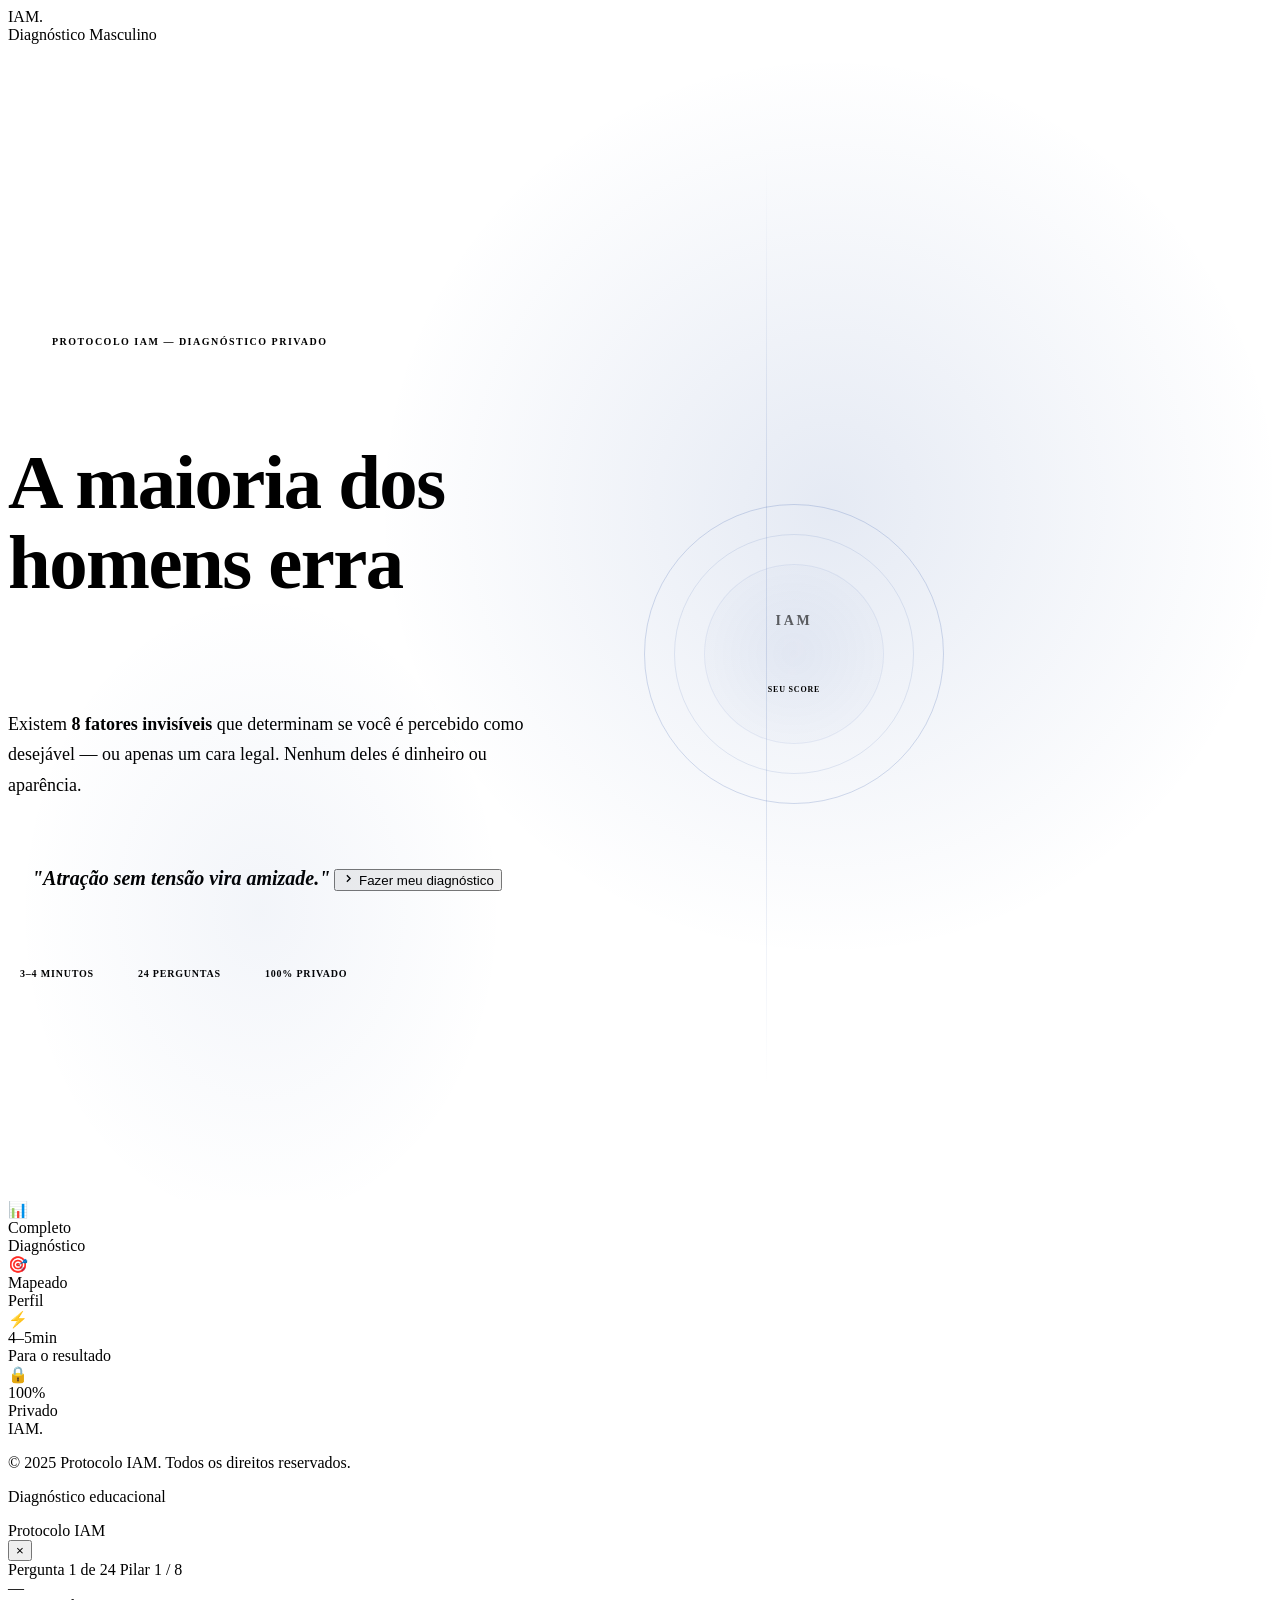
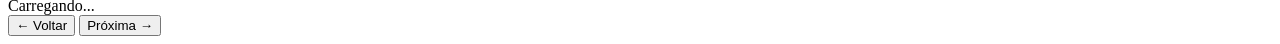
==== commit 3b11ec5e: "Update index.html" ====
--- a/index.html
+++ b/index.html
@@ -6,6 +6,7 @@
 <title>Protocolo IAM — Índice de Atratividade Masculina</title>
 <meta name="description" content="Descubra os 8 fatores invisíveis que determinam se você é percebido como desejável ou apenas um cara legal. Diagnóstico em 4 minutos.">
 <link rel="stylesheet" href="style.css">
+
 <style>
 /* ── HERO ─────────────────────────────────── */
 .hero {
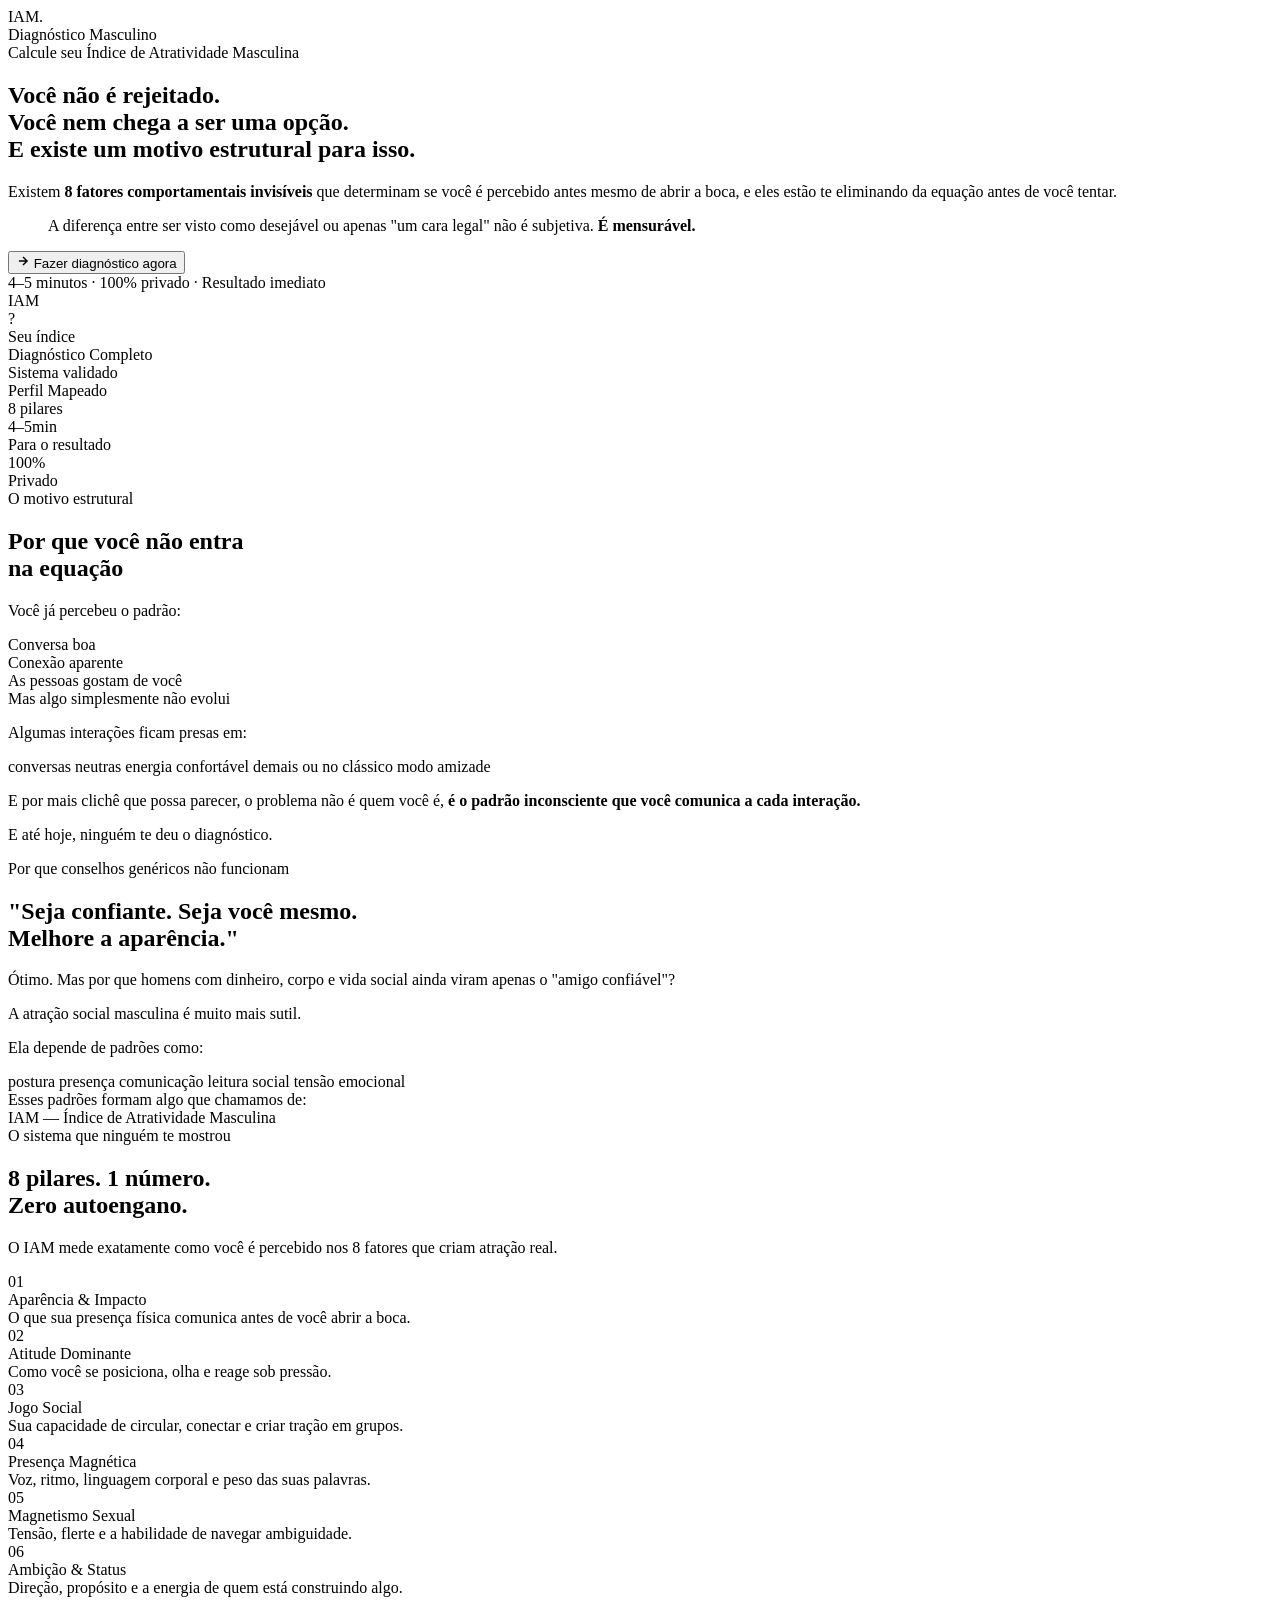
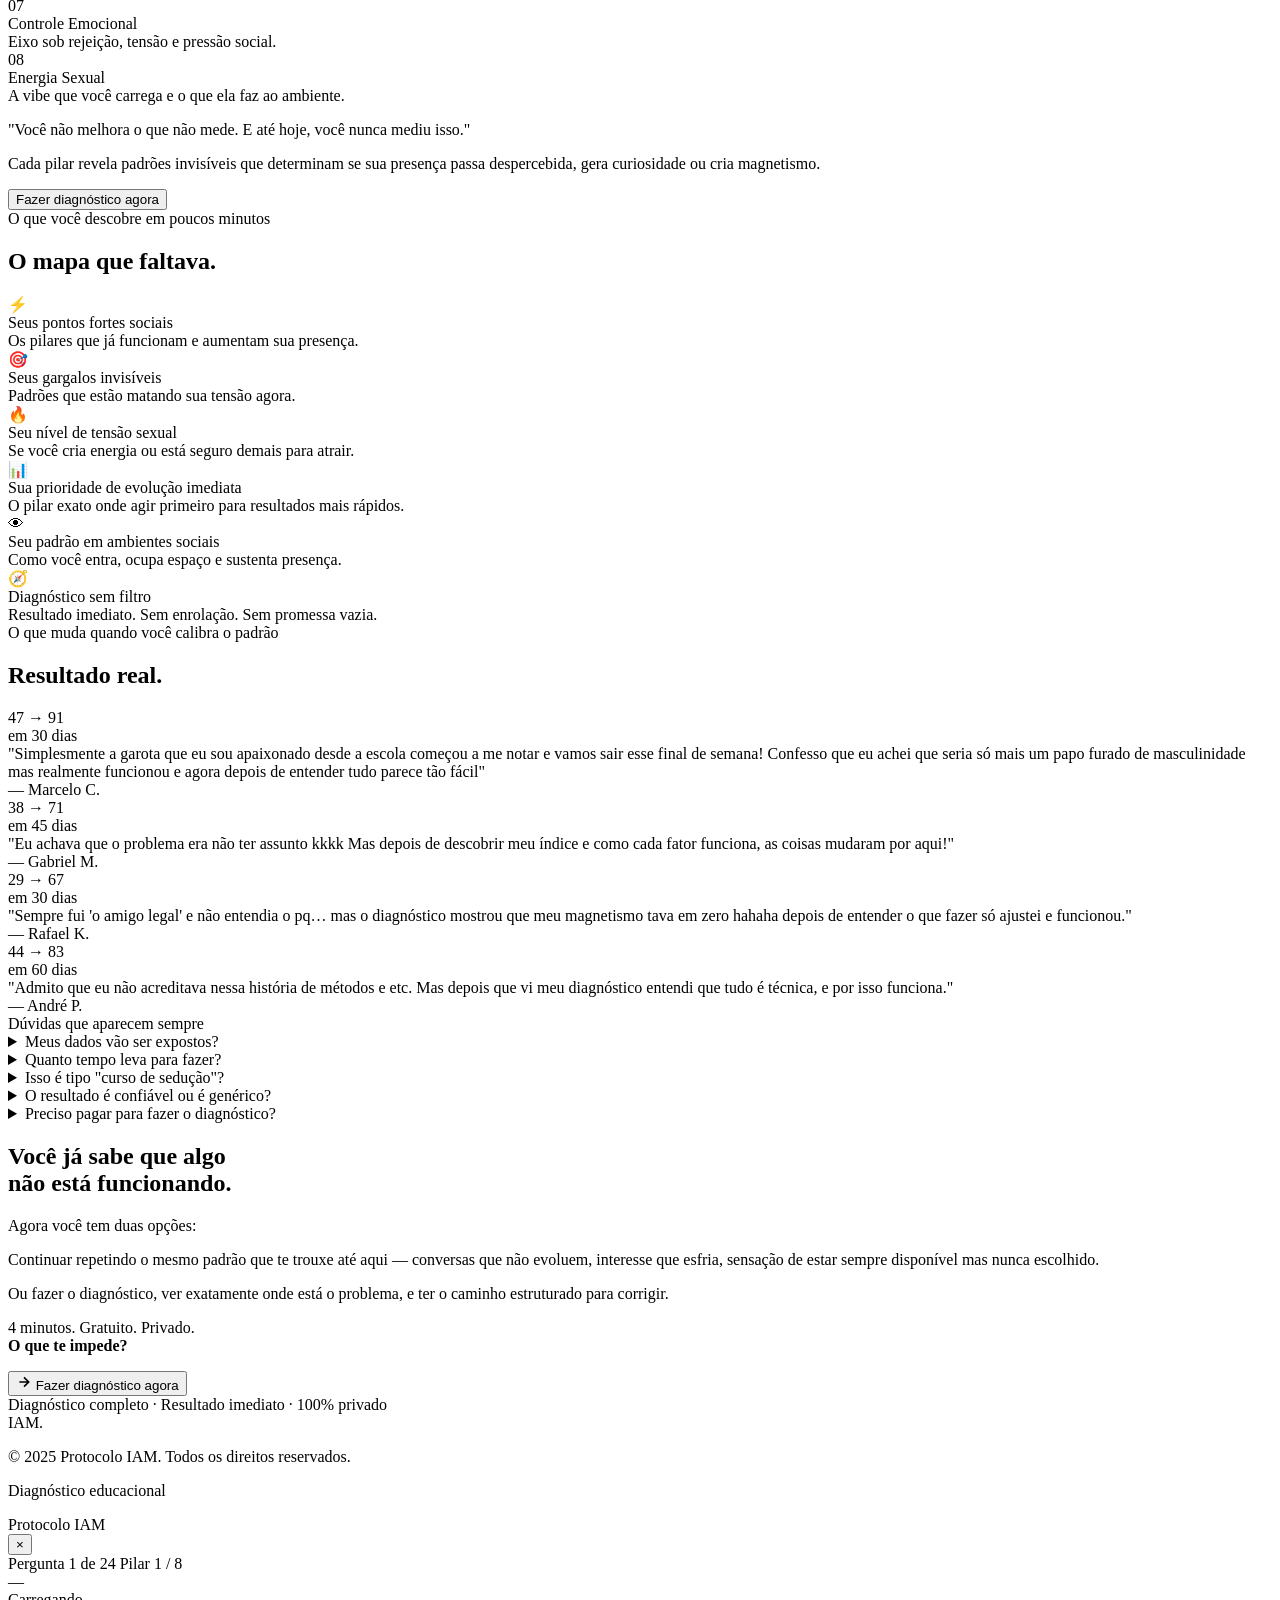
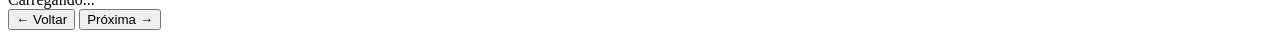
==== commit e88dee6e: "Add files via upload" ====
--- a/index.html
+++ b/index.html
@@ -6,256 +6,6 @@
 <title>Protocolo IAM — Índice de Atratividade Masculina</title>
 <meta name="description" content="Descubra os 8 fatores invisíveis que determinam se você é percebido como desejável ou apenas um cara legal. Diagnóstico em 4 minutos.">
 <link rel="stylesheet" href="style.css">
-
-<style>
-/* ── HERO ─────────────────────────────────── */
-.hero {
-  min-height: 100vh;
-  display: flex;
-  align-items: center;
-  padding: 10rem 0 6rem;
-  position: relative;
-  overflow: hidden;
-}
-
-.hero-ambient {
-  position: absolute;
-  inset: 0;
-  pointer-events: none;
-  background: radial-gradient(ellipse 55% 60% at 65% 40%, rgba(41, 82, 163, 0.12) 0%, transparent 65%),
-              radial-gradient(ellipse 35% 50% at 20% 75%, rgba(41, 82, 163, 0.06) 0%, transparent 55%);
-}
-
-.hero-grid-line {
-  position: absolute;
-  top: 0;
-  bottom: 0;
-  left: 60%;
-  width: 1px;
-  background: linear-gradient(to bottom, 
-    transparent 10%, 
-    rgba(41, 82, 163, 0.15) 40%, 
-    rgba(41, 82, 163, 0.15) 65%, 
-    transparent 90%);
-}
-
-.hero-body {
-  display: grid;
-  grid-template-columns: 1.15fr 340px;
-  gap: 6rem;
-  align-items: center;
-}
-
-.hero-badge {
-  display: inline-flex;
-  align-items: center;
-  gap: 0.75rem;
-  font-family: var(--font);
-  font-size: 0.625rem;
-  font-weight: 700;
-  letter-spacing: 0.15em;
-  text-transform: uppercase;
-  color: var(--accent-primary);
-  margin-bottom: 2rem;
-}
-
-.hero-badge::before {
-  content: '';
-  width: 32px;
-  height: 2px;
-  background: var(--accent-primary);
-}
-
-.hero h1 {
-  font-size: clamp(3rem, 6vw, 5.5rem);
-  font-weight: 800;
-  color: var(--text-primary);
-  margin-bottom: 1.5rem;
-  letter-spacing: -0.02em;
-  line-height: 1.05;
-}
-
-.hero h1 .outline {
-  color: transparent;
-  -webkit-text-stroke: 1.5px rgba(255, 255, 255, 0.15);
-  font-weight: 800;
-}
-
-.hero-mechanism {
-  font-size: 1.125rem;
-  font-weight: 400;
-  color: var(--text-secondary);
-  line-height: 1.7;
-  max-width: 520px;
-  margin-bottom: 2rem;
-}
-
-.hero-mechanism strong {
-  color: var(--text-primary);
-  font-weight: 700;
-}
-
-.hero-anchor {
-  font-family: var(--font);
-  font-size: 1.25rem;
-  font-style: italic;
-  font-weight: 600;
-  color: var(--gold);
-  border-left: 3px solid var(--gold);
-  padding-left: 1.5rem;
-  margin: 2rem 0 3rem;
-  line-height: 1.4;
-  display: inline-block;
-}
-
-.hero-meta {
-  display: flex;
-  align-items: center;
-  gap: 2rem;
-  margin-top: 1.75rem;
-  flex-wrap: wrap;
-}
-
-.hero-meta-item {
-  font-family: var(--font);
-  font-size: 0.625rem;
-  font-weight: 600;
-  letter-spacing: 0.08em;
-  text-transform: uppercase;
-  color: var(--text-tertiary);
-  display: flex;
-  align-items: center;
-  gap: 0.5rem;
-}
-
-.hero-meta-item::before {
-  content: '';
-  width: 4px;
-  height: 4px;
-  border-radius: 50%;
-  background: var(--accent-primary);
-}
-
-/* VISUAL RING */
-.hero-visual {
-  display: flex;
-  align-items: center;
-  justify-content: center;
-}
-
-.vis-ring-wrap {
-  position: relative;
-  width: 300px;
-  height: 300px;
-}
-
-.vis-ring-outer {
-  position: absolute;
-  inset: 0;
-  border-radius: 50%;
-  border: 1px solid rgba(41, 82, 163, 0.2);
-  animation: rotateSlow 30s linear infinite;
-}
-
-.vis-ring-outer::before {
-  content: '';
-  position: absolute;
-  top: -5px;
-  left: 50%;
-  transform: translateX(-50%);
-  width: 8px;
-  height: 8px;
-  border-radius: 50%;
-  background: var(--accent-primary);
-  box-shadow: 0 0 16px var(--accent-primary);
-}
-
-.vis-ring-mid {
-  position: absolute;
-  inset: 30px;
-  border-radius: 50%;
-  border: 1px solid rgba(41, 82, 163, 0.12);
-  animation: rotateReverse 20s linear infinite;
-}
-
-.vis-ring-inner {
-  position: absolute;
-  inset: 60px;
-  border-radius: 50%;
-  border: 1px solid rgba(41, 82, 163, 0.08);
-  background: radial-gradient(circle, rgba(41, 82, 163, 0.06), transparent);
-  display: flex;
-  align-items: center;
-  justify-content: center;
-}
-
-.vis-iam {
-  font-family: var(--font);
-  font-size: 0.875rem;
-  font-weight: 700;
-  letter-spacing: 0.2em;
-  color: var(--accent-primary);
-  text-align: center;
-  opacity: 0.6;
-}
-
-.vis-score {
-  font-family: var(--font);
-  font-size: 3.5rem;
-  font-weight: 800;
-  color: rgba(255, 255, 255, 0.04);
-  line-height: 1;
-  text-align: center;
-}
-
-.vis-label {
-  font-family: var(--font);
-  font-size: 0.5rem;
-  font-weight: 600;
-  letter-spacing: 0.1em;
-  color: var(--text-muted);
-  text-transform: uppercase;
-  text-align: center;
-}
-
-/* ── RESPONSIVE HERO ─────── */
-@media (max-width: 1100px) {
-  .hero-body {
-    grid-template-columns: 1fr;
-    gap: 0;
-  }
-  .hero-visual {
-    display: none;
-  }
-  .hero-grid-line {
-    display: none;
-  }
-}
-
-@media (max-width: 768px) {
-  .hero {
-    padding: 8rem 0 5rem;
-  }
-  .hero h1 {
-    font-size: clamp(2.5rem, 8vw, 3.5rem);
-  }
-  .hero-mechanism {
-    font-size: 1rem;
-  }
-  .hero-anchor {
-    font-size: 1.125rem;
-  }
-}
-
-@media (max-width: 480px) {
-  .hero h1 {
-    font-size: 2.25rem;
-  }
-  .hero-meta {
-    gap: 1.25rem;
-  }
-}
-</style>
 </head>
 <body>
 
@@ -271,29 +21,25 @@
   <div class="container">
     <div class="hero-body">
       <div>
-        <div class="hero-badge fade-up d1">Protocolo IAM — Diagnóstico Privado</div>
+        <div class="badge fade-up d1">Calcule seu Índice de Atratividade Masculina</div>
         <h1 class="fade-up d2">
-          A maioria dos<br>
-          homens erra<br>
-          <span class="outline">sem saber.</span>
+          Você não é rejeitado.<br>
+          Você nem chega a ser uma opção.<br>
+          <span class="highlight">E existe um motivo estrutural para isso.</span>
         </h1>
-        <p class="hero-mechanism fade-up d3">
-          Existem <strong>8 fatores invisíveis</strong> que determinam se você é percebido como desejável — ou apenas um cara legal. Nenhum deles é dinheiro ou aparência.
+        <p class="hero-subtext fade-up d3">
+          Existem <strong>8 fatores comportamentais invisíveis</strong> que determinam se você é percebido antes mesmo de abrir a boca, e eles estão te eliminando da equação antes de você tentar.
         </p>
-        <blockquote class="hero-anchor fade-up d4">
-          "Atração sem tensão vira amizade."
+        <blockquote class="hero-quote fade-up d4">
+          A diferença entre ser visto como desejável ou apenas "um cara legal" não é subjetiva. <strong>É mensurável.</strong>
         </blockquote>
         <button class="btn-primary large fade-up d5" onclick="IAM.open()">
-          <svg width="13" height="13" viewBox="0 0 24 24" fill="none" stroke="currentColor" stroke-width="2.5">
-            <path d="M9 18l6-6-6-6"/>
+          <svg width="14" height="14" viewBox="0 0 24 24" fill="none" stroke="currentColor" stroke-width="2.5">
+            <path d="M5 12h14M12 5l7 7-7 7"/>
           </svg>
-          Fazer meu diagnóstico
+          Fazer diagnóstico agora
         </button>
-        <div class="hero-meta fade-up d6">
-          <span class="hero-meta-item">3–4 minutos</span>
-          <span class="hero-meta-item">24 perguntas</span>
-          <span class="hero-meta-item">100% privado</span>
-        </div>
+        <div class="hero-meta fade-up d6">4–5 minutos · 100% privado · Resultado imediato</div>
       </div>
       <div class="hero-visual fade-up d3">
         <div class="vis-ring-wrap">
@@ -303,7 +49,7 @@
             <div>
               <div class="vis-iam">IAM</div>
               <div class="vis-score">?</div>
-              <div class="vis-label">Seu score</div>
+              <div class="vis-label">Seu índice</div>
             </div>
           </div>
         </div>
@@ -315,30 +61,337 @@
 <!-- PROOF STRIP -->
 <div class="proof-strip section">
   <div class="container">
-    <div class="proof-strip-grid">
-      <div class="proof-strip-item">
-        <div class="proof-strip-icon">📊</div>
-        <div class="proof-strip-val">Completo</div>
-        <div class="proof-strip-label">Diagnóstico</div>
-      </div>
-      <div class="proof-strip-item">
-        <div class="proof-strip-icon">🎯</div>
-        <div class="proof-strip-val">Mapeado</div>
-        <div class="proof-strip-label">Perfil</div>
-      </div>
-      <div class="proof-strip-item">
-        <div class="proof-strip-icon">⚡</div>
-        <div class="proof-strip-val">4–5min</div>
-        <div class="proof-strip-label">Para o resultado</div>
-      </div>
-      <div class="proof-strip-item">
-        <div class="proof-strip-icon">🔒</div>
-        <div class="proof-strip-val">100%</div>
-        <div class="proof-strip-label">Privado</div>
+    <div class="proof-grid">
+      <div class="proof-item">
+        <div class="proof-value">Diagnóstico Completo</div>
+        <div class="proof-label">Sistema validado</div>
+      </div>
+      <div class="proof-item">
+        <div class="proof-value">Perfil Mapeado</div>
+        <div class="proof-label">8 pilares</div>
+      </div>
+      <div class="proof-item">
+        <div class="proof-value">4–5min</div>
+        <div class="proof-label">Para o resultado</div>
+      </div>
+      <div class="proof-item">
+        <div class="proof-value">100%</div>
+        <div class="proof-label">Privado</div>
       </div>
     </div>
   </div>
 </div>
+
+<!-- SEÇÃO: MOTIVO ESTRUTURAL -->
+<section class="motivo-section section">
+  <div class="container">
+    <div class="label-line label">O motivo estrutural</div>
+    <h2>Por que você não entra<br>na equação</h2>
+    
+    <div class="motivo-content">
+      <p class="text-block">Você já percebeu o padrão:</p>
+      
+      <div class="pattern-list">
+        <div class="pattern-item">Conversa boa</div>
+        <div class="pattern-item">Conexão aparente</div>
+        <div class="pattern-item">As pessoas gostam de você</div>
+        <div class="pattern-item">Mas algo simplesmente não evolui</div>
+      </div>
+      
+      <p class="text-block">Algumas interações ficam presas em:</p>
+      
+      <div class="stuck-list">
+        <span>conversas neutras</span>
+        <span>energia confortável demais</span>
+        <span>ou no clássico modo amizade</span>
+      </div>
+      
+      <p class="text-block conclusion">
+        E por mais clichê que possa parecer, o problema não é quem você é, <strong>é o padrão inconsciente que você comunica a cada interação.</strong>
+      </p>
+      
+      <p class="text-block final">E até hoje, ninguém te deu o diagnóstico.</p>
+    </div>
+  </div>
+</section>
+
+<!-- QUEBRA DE CRENÇA -->
+<section class="crenca-section section">
+  <div class="container">
+    <div class="label-line label">Por que conselhos genéricos não funcionam</div>
+    <h2 class="crenca-title">
+      "Seja confiante. Seja você mesmo.<br>Melhore a aparência."
+    </h2>
+    <p class="crenca-sub">Ótimo. Mas por que homens com dinheiro, corpo e vida social ainda viram apenas o "amigo confiável"?</p>
+    
+    <div class="crenca-reveal">
+      <p class="reveal-intro">A atração social masculina é muito mais sutil.</p>
+      <p class="reveal-text">Ela depende de padrões como:</p>
+      <div class="reveal-grid">
+        <span>postura</span>
+        <span>presença</span>
+        <span>comunicação</span>
+        <span>leitura social</span>
+        <span>tensão emocional</span>
+      </div>
+    </div>
+    
+    <div class="iam-card-destaque">
+      <div class="iam-card-icon">
+        <div class="icon-circle">
+          <div class="icon-dot"></div>
+        </div>
+      </div>
+      <div class="iam-card-content">
+        <div class="iam-card-label">Esses padrões formam algo que chamamos de:</div>
+        <div class="iam-card-title">IAM — Índice de Atratividade Masculina</div>
+      </div>
+    </div>
+  </div>
+</section>
+
+<!-- OS 8 PILARES -->
+<section class="pilares-section section">
+  <div class="container">
+    <div class="label-line label">O sistema que ninguém te mostrou</div>
+    <h2>8 pilares. 1 número.<br>Zero autoengano.</h2>
+    <p class="section-intro">O IAM mede exatamente como você é percebido nos 8 fatores que criam atração real.</p>
+    
+    <div class="pilares-grid">
+      <div class="pilar-card">
+        <div class="pilar-number">01</div>
+        <div class="pilar-title">Aparência & Impacto</div>
+        <div class="pilar-desc">O que sua presença física comunica antes de você abrir a boca.</div>
+      </div>
+      
+      <div class="pilar-card">
+        <div class="pilar-number">02</div>
+        <div class="pilar-title">Atitude Dominante</div>
+        <div class="pilar-desc">Como você se posiciona, olha e reage sob pressão.</div>
+      </div>
+      
+      <div class="pilar-card">
+        <div class="pilar-number">03</div>
+        <div class="pilar-title">Jogo Social</div>
+        <div class="pilar-desc">Sua capacidade de circular, conectar e criar tração em grupos.</div>
+      </div>
+      
+      <div class="pilar-card">
+        <div class="pilar-number">04</div>
+        <div class="pilar-title">Presença Magnética</div>
+        <div class="pilar-desc">Voz, ritmo, linguagem corporal e peso das suas palavras.</div>
+      </div>
+      
+      <div class="pilar-card">
+        <div class="pilar-number">05</div>
+        <div class="pilar-title">Magnetismo Sexual</div>
+        <div class="pilar-desc">Tensão, flerte e a habilidade de navegar ambiguidade.</div>
+      </div>
+      
+      <div class="pilar-card">
+        <div class="pilar-number">06</div>
+        <div class="pilar-title">Ambição & Status</div>
+        <div class="pilar-desc">Direção, propósito e a energia de quem está construindo algo.</div>
+      </div>
+      
+      <div class="pilar-card">
+        <div class="pilar-number">07</div>
+        <div class="pilar-title">Controle Emocional</div>
+        <div class="pilar-desc">Eixo sob rejeição, tensão e pressão social.</div>
+      </div>
+      
+      <div class="pilar-card">
+        <div class="pilar-number">08</div>
+        <div class="pilar-title">Energia Sexual</div>
+        <div class="pilar-desc">A vibe que você carrega e o que ela faz ao ambiente.</div>
+      </div>
+    </div>
+    
+    <div class="quote-block">
+      <p>"Você não melhora o que não mede. E até hoje, você nunca mediu isso."</p>
+    </div>
+    
+    <div class="bloco-destaque">
+      <p>Cada pilar revela padrões invisíveis que determinam se sua presença passa despercebida, gera curiosidade ou cria magnetismo.</p>
+    </div>
+    
+    <div class="cta-center">
+      <button class="btn-primary" onclick="IAM.open()">Fazer diagnóstico agora</button>
+    </div>
+  </div>
+</section>
+
+<!-- BENEFÍCIOS -->
+<section class="beneficios-section section">
+  <div class="container">
+    <div class="label-line label">O que você descobre em poucos minutos</div>
+    <h2>O mapa que faltava.</h2>
+    
+    <div class="beneficios-grid">
+      <div class="beneficio-card">
+        <div class="beneficio-icon">⚡</div>
+        <div class="beneficio-content">
+          <div class="beneficio-title">Seus pontos fortes sociais</div>
+          <div class="beneficio-desc">Os pilares que já funcionam e aumentam sua presença.</div>
+        </div>
+      </div>
+      
+      <div class="beneficio-card">
+        <div class="beneficio-icon">🎯</div>
+        <div class="beneficio-content">
+          <div class="beneficio-title">Seus gargalos invisíveis</div>
+          <div class="beneficio-desc">Padrões que estão matando sua tensão agora.</div>
+        </div>
+      </div>
+      
+      <div class="beneficio-card">
+        <div class="beneficio-icon">🔥</div>
+        <div class="beneficio-content">
+          <div class="beneficio-title">Seu nível de tensão sexual</div>
+          <div class="beneficio-desc">Se você cria energia ou está seguro demais para atrair.</div>
+        </div>
+      </div>
+      
+      <div class="beneficio-card">
+        <div class="beneficio-icon">📊</div>
+        <div class="beneficio-content">
+          <div class="beneficio-title">Sua prioridade de evolução imediata</div>
+          <div class="beneficio-desc">O pilar exato onde agir primeiro para resultados mais rápidos.</div>
+        </div>
+      </div>
+      
+      <div class="beneficio-card">
+        <div class="beneficio-icon">👁</div>
+        <div class="beneficio-content">
+          <div class="beneficio-title">Seu padrão em ambientes sociais</div>
+          <div class="beneficio-desc">Como você entra, ocupa espaço e sustenta presença.</div>
+        </div>
+      </div>
+      
+      <div class="beneficio-card">
+        <div class="beneficio-icon">🧭</div>
+        <div class="beneficio-content">
+          <div class="beneficio-title">Diagnóstico sem filtro</div>
+          <div class="beneficio-desc">Resultado imediato. Sem enrolação. Sem promessa vazia.</div>
+        </div>
+      </div>
+    </div>
+  </div>
+</section>
+
+<!-- PROVA SOCIAL -->
+<section class="prova-section section">
+  <div class="container">
+    <div class="label-line label">O que muda quando você calibra o padrão</div>
+    <h2>Resultado real.</h2>
+    
+    <div class="cases-grid">
+      <div class="case-card">
+        <div class="case-scores">
+          <span class="score-before">47</span>
+          <span class="score-arrow">→</span>
+          <span class="score-after">91</span>
+        </div>
+        <div class="case-period">em 30 dias</div>
+        <div class="case-quote">"Simplesmente a garota que eu sou apaixonado desde a escola começou a me notar e vamos sair esse final de semana! Confesso que eu achei que seria só mais um papo furado de masculinidade mas realmente funcionou e agora depois de entender tudo parece tão fácil"</div>
+        <div class="case-name">— Marcelo C.</div>
+      </div>
+      
+      <div class="case-card">
+        <div class="case-scores">
+          <span class="score-before">38</span>
+          <span class="score-arrow">→</span>
+          <span class="score-after">71</span>
+        </div>
+        <div class="case-period">em 45 dias</div>
+        <div class="case-quote">"Eu achava que o problema era não ter assunto kkkk Mas depois de descobrir meu índice e como cada fator funciona, as coisas mudaram por aqui!"</div>
+        <div class="case-name">— Gabriel M.</div>
+      </div>
+      
+      <div class="case-card">
+        <div class="case-scores">
+          <span class="score-before">29</span>
+          <span class="score-arrow">→</span>
+          <span class="score-after">67</span>
+        </div>
+        <div class="case-period">em 30 dias</div>
+        <div class="case-quote">"Sempre fui 'o amigo legal' e não entendia o pq… mas o diagnóstico mostrou que meu magnetismo tava em zero hahaha depois de entender o que fazer só ajustei e funcionou."</div>
+        <div class="case-name">— Rafael K.</div>
+      </div>
+      
+      <div class="case-card">
+        <div class="case-scores">
+          <span class="score-before">44</span>
+          <span class="score-arrow">→</span>
+          <span class="score-after">83</span>
+        </div>
+        <div class="case-period">em 60 dias</div>
+        <div class="case-quote">"Admito que eu não acreditava nessa história de métodos e etc. Mas depois que vi meu diagnóstico entendi que tudo é técnica, e por isso funciona."</div>
+        <div class="case-name">— André P.</div>
+      </div>
+    </div>
+  </div>
+</section>
+
+<!-- FAQ -->
+<section class="faq-section section">
+  <div class="container">
+    <div class="label-line label">Dúvidas que aparecem sempre</div>
+    <div class="faq-list">
+      <details class="faq-item">
+        <summary class="faq-question">Meus dados vão ser expostos?</summary>
+        <div class="faq-answer">Não. O diagnóstico é 100% privado. Suas respostas são usadas apenas para gerar seu resultado personalizado. Nada é compartilhado.</div>
+      </details>
+      
+      <details class="faq-item">
+        <summary class="faq-question">Quanto tempo leva para fazer?</summary>
+        <div class="faq-answer">Entre 4 e 5 minutos. São perguntas objetivas sobre comportamento em situações reais. Você responde e recebe o resultado na hora.</div>
+      </details>
+      
+      <details class="faq-item">
+        <summary class="faq-question">Isso é tipo "curso de sedução"?</summary>
+        <div class="faq-answer">Não. É diagnóstico comportamental. Não ensinamos técnicas de "pegação". Mostramos onde seu padrão está falhando e como calibrar presença, comunicação e tensão sexual.</div>
+      </details>
+      
+      <details class="faq-item">
+        <summary class="faq-question">O resultado é confiável ou é genérico?</summary>
+        <div class="faq-answer">O IAM usa um sistema de pontuação inteligente cruzada em 8 pilares. O resultado é específico para você, baseado nas suas respostas. Não é horóscopo.</div>
+      </details>
+      
+      <details class="faq-item">
+        <summary class="faq-question">Preciso pagar para fazer o diagnóstico?</summary>
+        <div class="faq-answer">Não. O diagnóstico é gratuito. Você faz o quiz, recebe seu score e análise por pilar.</div>
+      </details>
+    </div>
+  </div>
+</section>
+
+<!-- CTA FINAL -->
+<section class="cta-final section">
+  <div class="cta-final-bg"></div>
+  <div class="container">
+    <h2>Você já sabe que algo<br>não está funcionando.</h2>
+    
+    <div class="cta-content">
+      <p>Agora você tem duas opções:</p>
+      
+      <p>Continuar repetindo o mesmo padrão que te trouxe até aqui — conversas que não evoluem, interesse que esfria, sensação de estar sempre disponível mas nunca escolhido.</p>
+      
+      <p>Ou fazer o diagnóstico, ver exatamente onde está o problema, e ter o caminho estruturado para corrigir.</p>
+      
+      <p class="cta-urgency">4 minutos. Gratuito. Privado.<br><strong>O que te impede?</strong></p>
+    </div>
+    
+    <button class="btn-primary btn-hero" onclick="IAM.open()">
+      <svg width="16" height="16" viewBox="0 0 24 24" fill="none" stroke="currentColor" stroke-width="2.5">
+        <path d="M5 12h14M12 5l7 7-7 7"/>
+      </svg>
+      Fazer diagnóstico agora
+    </button>
+    
+    <div class="cta-meta">Diagnóstico completo · Resultado imediato · 100% privado</div>
+  </div>
+</section>
 
 <footer class="iam-footer">
   <div class="iam-logo">IAM<span>.</span></div>
@@ -353,9 +406,7 @@
       <div class="modal-head-title">Protocolo IAM</div>
       <button class="modal-close-btn" onclick="IAM.close()">×</button>
     </div>
-    <div class="prog-track">
-      <div class="prog-fill" id="progFill" style="width:0%"></div>
-    </div>
+    <div class="prog-track"><div class="prog-fill" id="progFill" style="width:0%"></div></div>
     <div class="prog-meta">
       <span id="progText">Pergunta 1 de 24</span>
       <span id="progPilar">Pilar 1 / 8</span>
@@ -372,21 +423,10 @@
     <div class="lead-wrap" id="leadGate" style="display:none">
       <h3>Seu diagnóstico<br>está pronto.</h3>
       <p>Insira seus dados para revelar seu score IAM, análise por pilar e os gargalos que estão te travando agora.</p>
-      <div class="form-row">
-        <label>Primeiro nome</label>
-        <input type="text" id="leadName" placeholder="Ex: Lucas" autocomplete="given-name">
-      </div>
-      <div class="form-row">
-        <label>E-mail</label>
-        <input type="email" id="leadEmail" placeholder="seu@email.com" autocomplete="email">
-      </div>
-      <div class="form-row">
-        <label>WhatsApp</label>
-        <input type="tel" id="leadPhone" placeholder="(11) 99999-9999" autocomplete="tel">
-      </div>
-      <button class="btn-primary full" onclick="IAM.submitLead()" style="margin-top:0.5rem">
-        Ver meu resultado completo →
-      </button>
+      <div class="form-row"><label>Primeiro nome</label><input type="text" id="leadName" placeholder="Ex: Lucas" autocomplete="given-name"></div>
+      <div class="form-row"><label>E-mail</label><input type="email" id="leadEmail" placeholder="seu@email.com" autocomplete="email"></div>
+      <div class="form-row"><label>WhatsApp</label><input type="tel" id="leadPhone" placeholder="(11) 99999-9999" autocomplete="tel"></div>
+      <button class="btn-primary full" onclick="IAM.submitLead()" style="margin-top:8px">Ver meu resultado completo →</button>
       <p class="lead-privacy">🔒 Privado. Zero spam.</p>
     </div>
   </div>
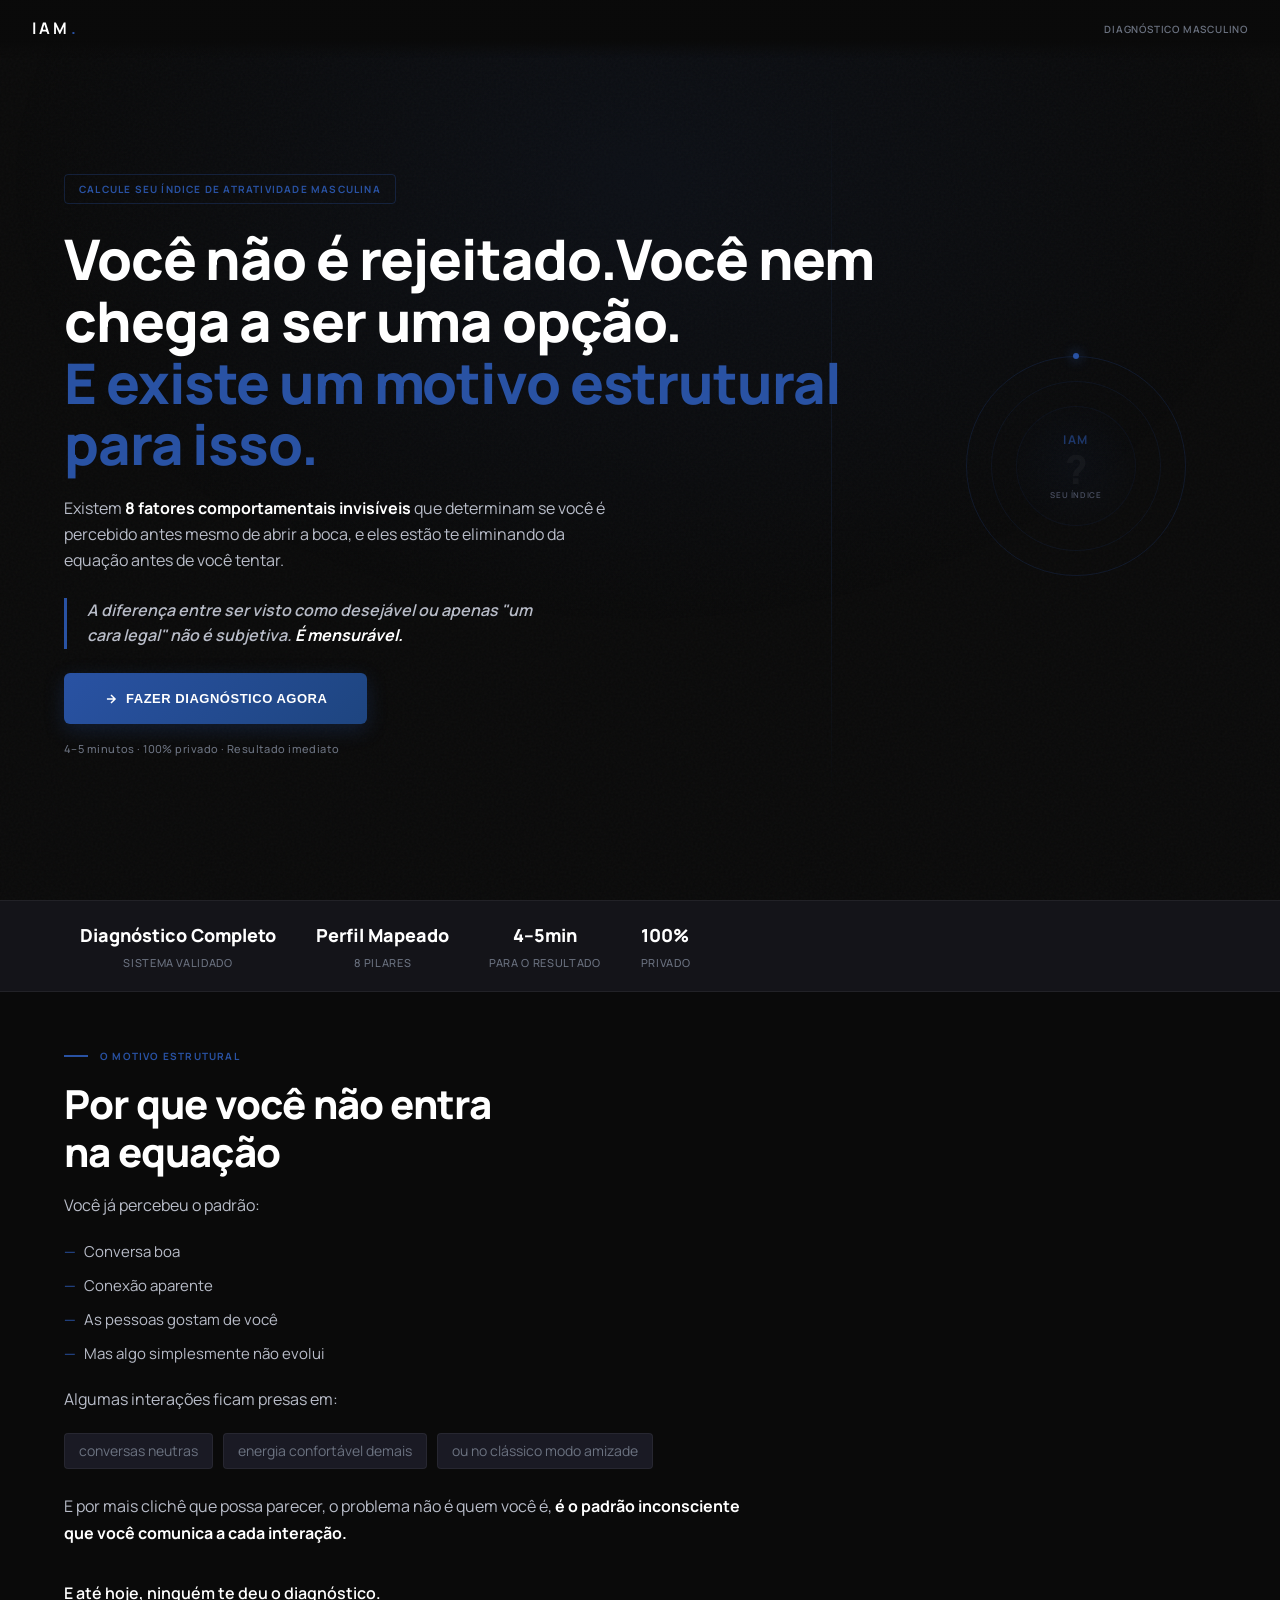
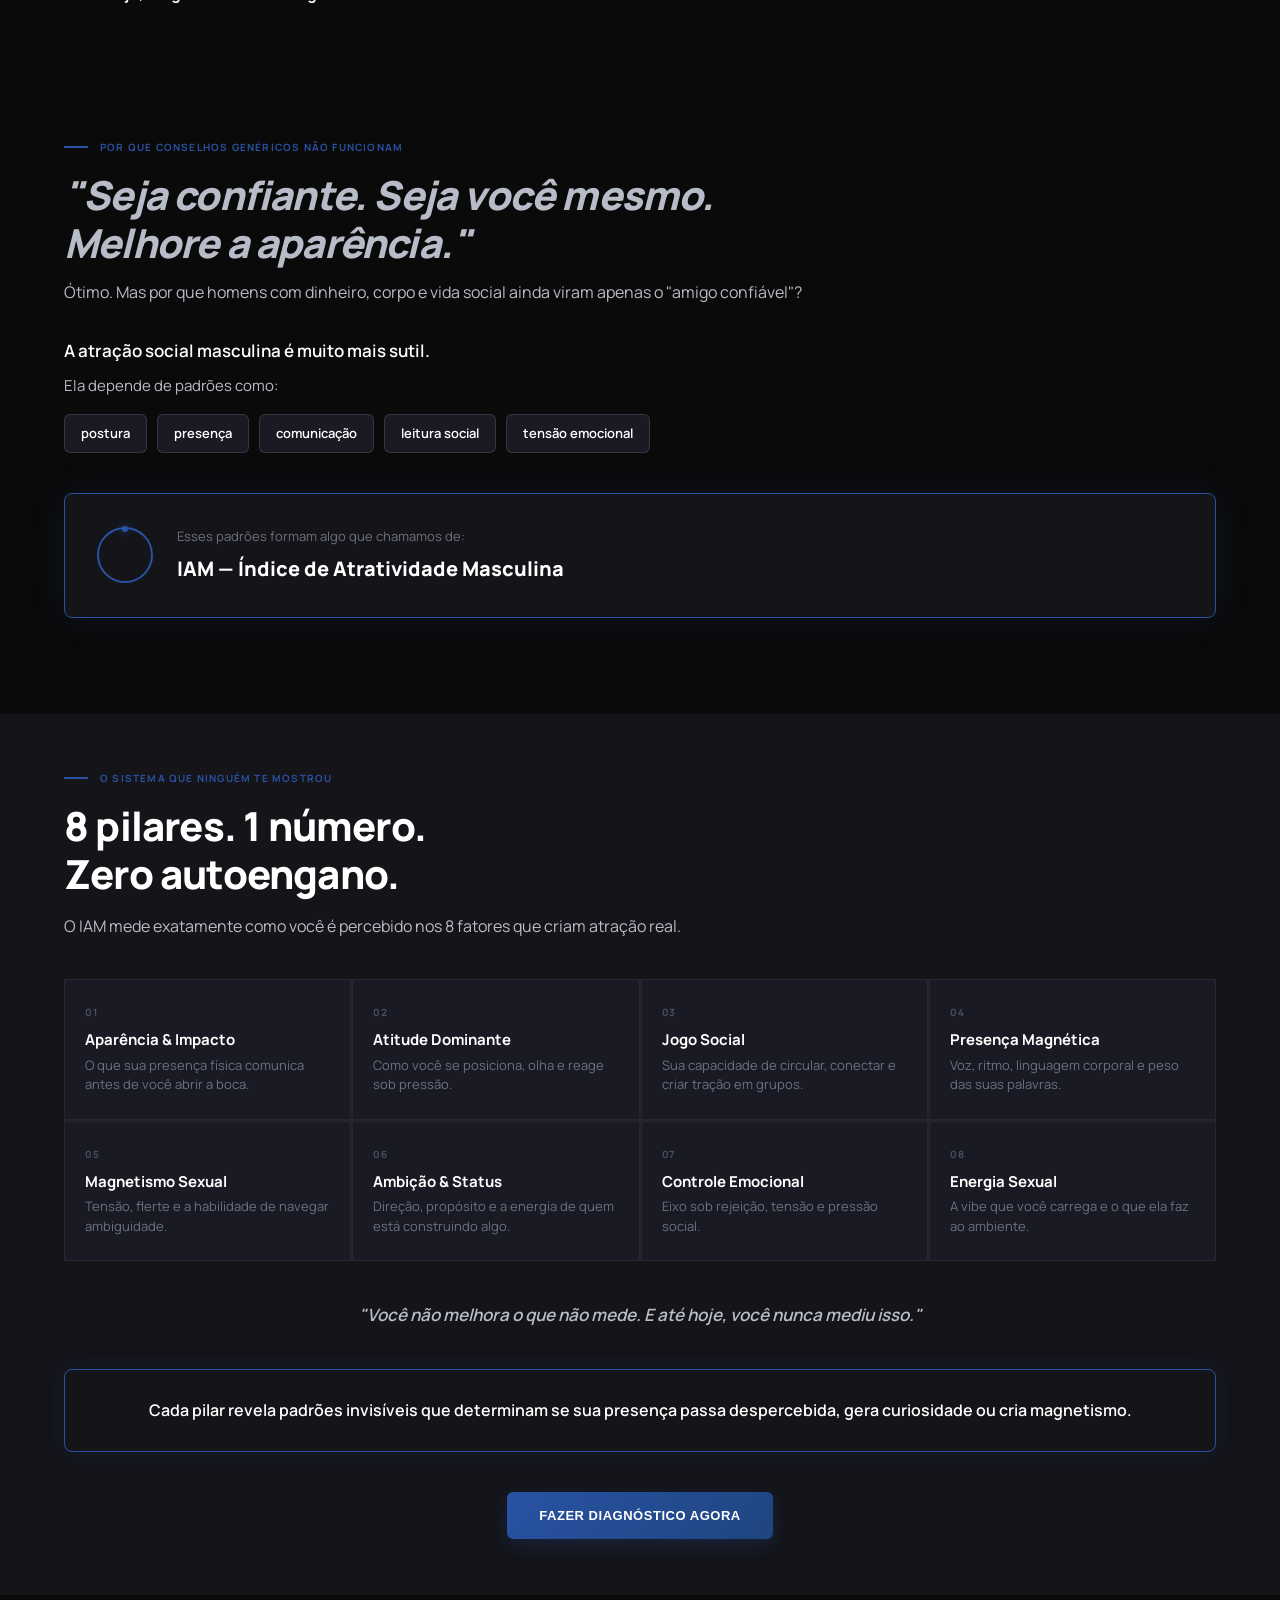
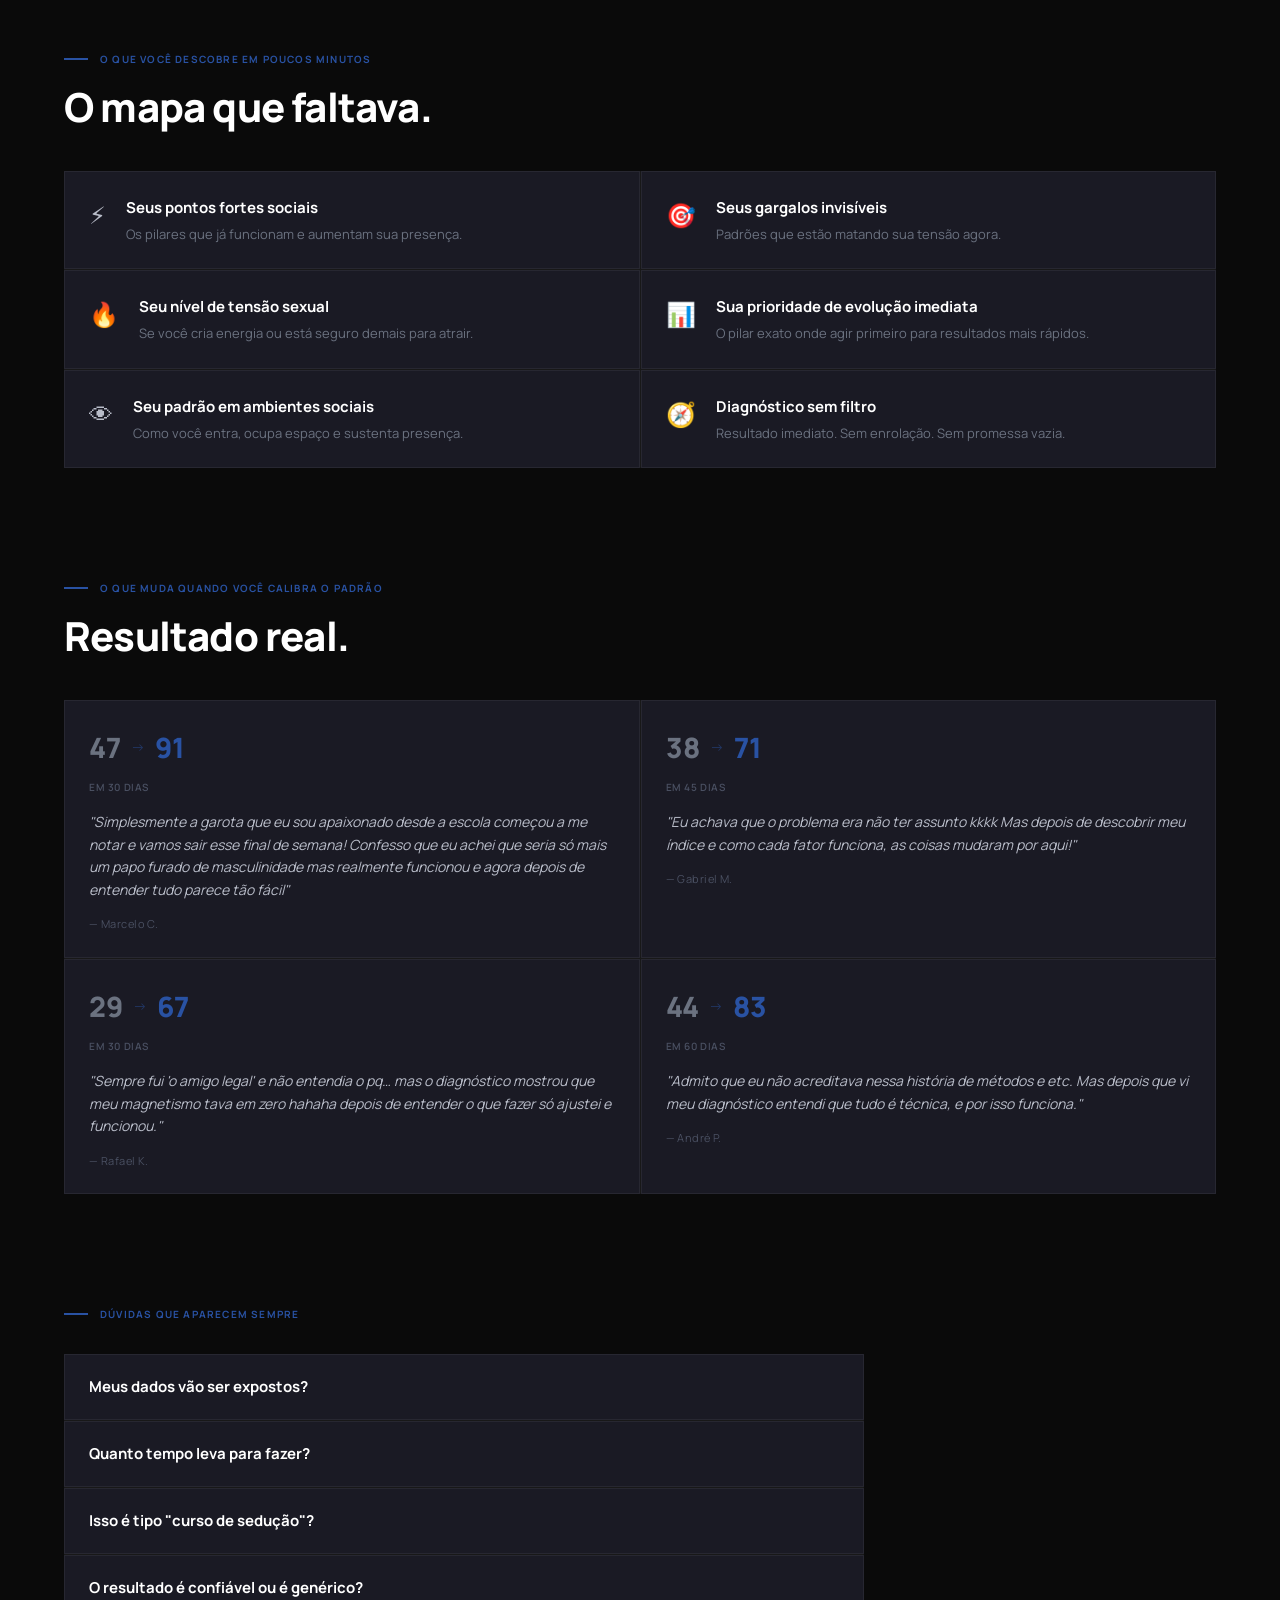
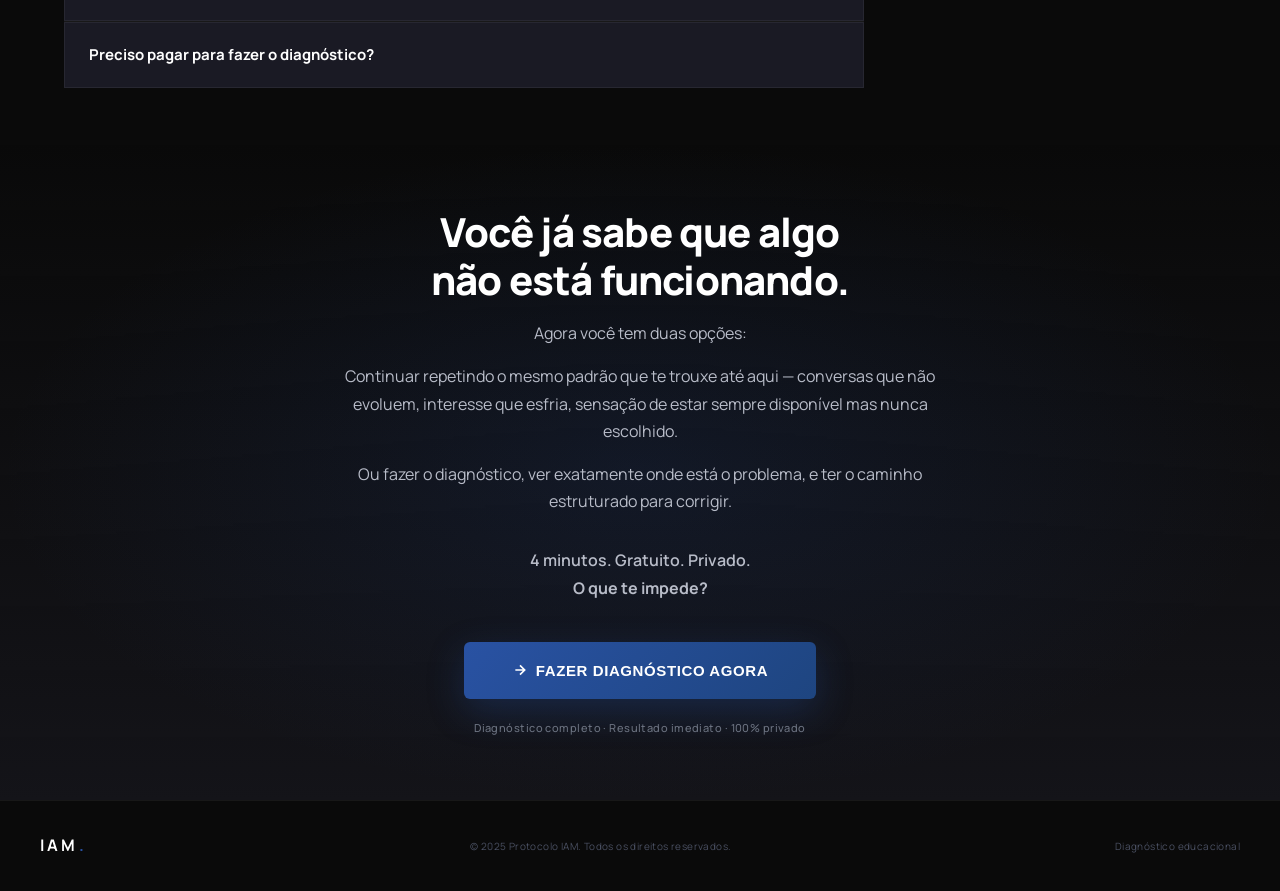
==== commit 0b6bdcd4: "Update index.html" ====
--- a/index.html
+++ b/index.html
@@ -23,8 +23,7 @@
       <div>
         <div class="badge fade-up d1">Calcule seu Índice de Atratividade Masculina</div>
         <h1 class="fade-up d2">
-          Você não é rejeitado.<br>
-          Você nem chega a ser uma opção.<br>
+          Você não é rejeitado.Você nem chega a ser uma opção.<br>
           <span class="highlight">E existe um motivo estrutural para isso.</span>
         </h1>
         <p class="hero-subtext fade-up d3">
--- a/style.css
+++ b/style.css
@@ -0,0 +1,1120 @@
+/* ═══════════════════════════════════════════════
+   PROTOCOLO IAM — STYLE SYSTEM v4.0
+   Tamanhos normais + Responsivo real
+   ═══════════════════════════════════════════════ */
+
+@import url('https://fonts.googleapis.com/css2?family=Manrope:wght@300;400;500;600;700;800&display=swap');
+
+:root {
+  --bg-primary: #0a0a0a;
+  --bg-elevated: #141419;
+  --bg-card: #1a1a24;
+  --accent-primary: #2952a3;
+  --accent-dark: #1e3a6b;
+  --accent-dim: rgba(41, 82, 163, 0.15);
+  --accent-glow: rgba(41, 82, 163, 0.25);
+  --text-primary: #ffffff;
+  --text-secondary: #b8bcc8;
+  --text-tertiary: #6b7280;
+  --text-muted: #4a5062;
+  --border: rgba(255, 255, 255, 0.06);
+  --border-emphasis: rgba(255, 255, 255, 0.12);
+  --font: 'Manrope', -apple-system, system-ui, sans-serif;
+}
+
+* { margin: 0; padding: 0; box-sizing: border-box; }
+html { scroll-behavior: smooth; -webkit-font-smoothing: antialiased; }
+
+body {
+  font-family: var(--font);
+  background: var(--bg-primary);
+  color: var(--text-secondary);
+  line-height: 1.6;
+  overflow-x: hidden;
+}
+
+body::after {
+  content: '';
+  position: fixed; inset: 0; z-index: 0; pointer-events: none;
+  background-image: url("data:image/svg+xml,%3Csvg viewBox='0 0 512 512' xmlns='http://www.w3.org/2000/svg'%3E%3Cfilter id='n'%3E%3CfeTurbulence type='fractalNoise' baseFrequency='0.75' numOctaves='4'/%3E%3C/filter%3E%3Crect width='100%25' height='100%25' filter='url(%23n)' opacity='0.03'/%3E%3C/svg%3E");
+}
+
+::-webkit-scrollbar { width: 3px; }
+::-webkit-scrollbar-track { background: var(--bg-primary); }
+::-webkit-scrollbar-thumb { background: var(--accent-primary); }
+
+.container {
+  max-width: 1200px;
+  margin: 0 auto;
+  padding: 0 1.5rem;
+  position: relative;
+  z-index: 1;
+}
+
+.section { position: relative; z-index: 1; }
+
+h1, h2, h3 {
+  font-family: var(--font);
+  line-height: 1.2;
+  letter-spacing: -0.02em;
+  color: var(--text-primary);
+  font-weight: 800;
+}
+
+h2 {
+  font-size: clamp(1.75rem, 3.5vw, 2.5rem);
+  margin-bottom: 1rem;
+}
+
+/* ─── NAVIGATION ─── */
+.iam-nav {
+  position: fixed; top: 0; left: 0; right: 0; z-index: 200;
+  display: flex; justify-content: space-between; align-items: center;
+  padding: 1rem 2rem;
+  background: linear-gradient(to bottom, rgba(10,10,10,0.98) 70%, transparent);
+}
+
+.iam-logo {
+  font-size: 1rem;
+  font-weight: 700;
+  letter-spacing: 0.2em;
+  color: var(--text-primary);
+}
+
+.iam-logo span { color: var(--accent-primary); }
+
+.nav-tag {
+  font-size: 0.625rem;
+  font-weight: 600;
+  letter-spacing: 0.08em;
+  text-transform: uppercase;
+  color: var(--text-tertiary);
+}
+
+/* ─── LABEL ─── */
+.label {
+  font-size: 0.625rem;
+  font-weight: 700;
+  letter-spacing: 0.12em;
+  text-transform: uppercase;
+  color: var(--accent-primary);
+}
+
+.label-line {
+  display: flex;
+  align-items: center;
+  gap: 0.75rem;
+  margin-bottom: 1rem;
+}
+
+.label-line::before {
+  content: '';
+  width: 24px;
+  height: 2px;
+  background: var(--accent-primary);
+}
+
+/* ─── BUTTONS ─── */
+.btn-primary {
+  display: inline-flex;
+  align-items: center;
+  gap: 0.5rem;
+  background: linear-gradient(135deg, var(--accent-primary), #1e4580);
+  color: var(--text-primary);
+  font-size: 0.8125rem;
+  font-weight: 700;
+  letter-spacing: 0.04em;
+  text-transform: uppercase;
+  padding: 1rem 2rem;
+  border: none;
+  border-radius: 6px;
+  cursor: pointer;
+  transition: all 0.3s ease;
+  box-shadow: 0 6px 20px var(--accent-glow);
+}
+
+.btn-primary:hover {
+  transform: translateY(-2px);
+  box-shadow: 0 10px 30px rgba(41, 82, 163, 0.4);
+}
+
+.btn-primary.large { padding: 1.125rem 2.5rem; }
+.btn-primary.full { width: 100%; justify-content: center; }
+
+.btn-ghost {
+  background: transparent;
+  border: 1px solid var(--border-emphasis);
+  color: var(--text-secondary);
+  font-size: 0.75rem;
+  font-weight: 600;
+  letter-spacing: 0.06em;
+  text-transform: uppercase;
+  padding: 0.75rem 1.5rem;
+  border-radius: 6px;
+  cursor: pointer;
+  transition: all 0.2s;
+}
+
+.btn-ghost:hover {
+  border-color: var(--border-emphasis);
+  color: var(--text-primary);
+}
+
+/* ─── HERO ─── */
+.hero {
+  min-height: 100vh;
+  display: flex;
+  align-items: center;
+  padding: 5rem 0 3rem;
+  position: relative;
+  overflow: hidden;
+}
+
+.hero-ambient {
+  position: absolute; inset: 0; pointer-events: none;
+  background: radial-gradient(ellipse 50% 50% at 50% 20%, rgba(41, 82, 163, 0.08), transparent);
+}
+
+.hero-grid-line {
+  position: absolute;
+  top: 0; bottom: 0; right: 35%;
+  width: 1px;
+  background: linear-gradient(to bottom, transparent 10%, rgba(41, 82, 163, 0.15) 40%, rgba(41, 82, 163, 0.15) 65%, transparent 90%);
+}
+
+.hero-body {
+  display: grid;
+  grid-template-columns: 1fr 280px;
+  gap: 3rem;
+  align-items: center;
+}
+
+.badge {
+  display: inline-block;
+  font-size: 0.625rem;
+  font-weight: 700;
+  letter-spacing: 0.12em;
+  text-transform: uppercase;
+  color: var(--accent-primary);
+  padding: 0.375rem 0.875rem;
+  border: 1px solid rgba(41, 82, 163, 0.3);
+  border-radius: 4px;
+  margin-bottom: 1.5rem;
+}
+
+.hero h1 {
+  font-size: clamp(2rem, 5vw, 3.5rem);
+  margin-bottom: 1.25rem;
+  line-height: 1.1;
+}
+
+.hero h1 .highlight {
+  color: var(--accent-primary);
+}
+
+.hero-subtext {
+  font-size: 1rem;
+  color: var(--text-secondary);
+  line-height: 1.65;
+  max-width: 560px;
+  margin-bottom: 1.5rem;
+}
+
+.hero-subtext strong {
+  color: var(--text-primary);
+  font-weight: 700;
+}
+
+.hero-quote {
+  font-size: 1rem;
+  font-weight: 600;
+  font-style: italic;
+  color: var(--text-secondary);
+  border-left: 3px solid var(--accent-primary);
+  padding-left: 1.25rem;
+  margin: 1.5rem 0;
+  max-width: 480px;
+}
+
+.hero-quote strong {
+  color: var(--text-primary);
+}
+
+.hero-meta {
+  margin-top: 1rem;
+  font-size: 0.6875rem;
+  font-weight: 500;
+  letter-spacing: 0.04em;
+  color: var(--text-tertiary);
+}
+
+/* VISUAL RING IAM */
+.hero-visual {
+  display: flex;
+  align-items: center;
+  justify-content: center;
+}
+
+.vis-ring-wrap {
+  position: relative;
+  width: 220px;
+  height: 220px;
+}
+
+.vis-ring-outer {
+  position: absolute; inset: 0;
+  border-radius: 50%;
+  border: 1px solid rgba(41, 82, 163, 0.2);
+  animation: rotateSlow 30s linear infinite;
+}
+
+.vis-ring-outer::before {
+  content: '';
+  position: absolute;
+  top: -4px; left: 50%;
+  transform: translateX(-50%);
+  width: 6px; height: 6px;
+  border-radius: 50%;
+  background: var(--accent-primary);
+  box-shadow: 0 0 12px var(--accent-primary);
+}
+
+.vis-ring-mid {
+  position: absolute;
+  inset: 25px;
+  border-radius: 50%;
+  border: 1px solid rgba(41, 82, 163, 0.12);
+  animation: rotateReverse 20s linear infinite;
+}
+
+.vis-ring-inner {
+  position: absolute;
+  inset: 50px;
+  border-radius: 50%;
+  border: 1px solid rgba(41, 82, 163, 0.08);
+  background: radial-gradient(circle, rgba(41, 82, 163, 0.06), transparent);
+  display: flex;
+  align-items: center;
+  justify-content: center;
+}
+
+.vis-iam {
+  font-size: 0.75rem;
+  font-weight: 700;
+  letter-spacing: 0.15em;
+  color: var(--accent-primary);
+  text-align: center;
+  opacity: 0.6;
+}
+
+.vis-score {
+  font-size: 2.5rem;
+  font-weight: 800;
+  color: rgba(255, 255, 255, 0.04);
+  line-height: 1;
+  text-align: center;
+}
+
+.vis-label {
+  font-size: 0.5rem;
+  font-weight: 600;
+  letter-spacing: 0.08em;
+  color: var(--text-muted);
+  text-transform: uppercase;
+  text-align: center;
+}
+
+/* ─── PROOF STRIP ─── */
+.proof-strip {
+  padding: 1.25rem 0;
+  border-top: 1px solid var(--border);
+  border-bottom: 1px solid var(--border);
+  background: var(--bg-elevated);
+  overflow-x: auto;
+  -webkit-overflow-scrolling: touch;
+}
+
+.proof-grid {
+  display: flex;
+  gap: 2.5rem;
+  min-width: max-content;
+  padding: 0 1rem;
+}
+
+.proof-item {
+  text-align: center;
+  flex-shrink: 0;
+}
+
+.proof-value {
+  font-size: 1.125rem;
+  font-weight: 800;
+  color: var(--text-primary);
+  margin-bottom: 0.25rem;
+  white-space: nowrap;
+}
+
+.proof-label {
+  font-size: 0.6875rem;
+  font-weight: 500;
+  letter-spacing: 0.06em;
+  text-transform: uppercase;
+  color: var(--text-tertiary);
+  white-space: nowrap;
+}
+
+/* ─── SECTIONS ─── */
+.motivo-section,
+.crenca-section,
+.pilares-section,
+.beneficios-section,
+.prova-section,
+.faq-section {
+  padding: 3.5rem 0;
+}
+
+.text-block {
+  font-size: 1rem;
+  color: var(--text-secondary);
+  line-height: 1.7;
+  max-width: 680px;
+  margin-bottom: 1.25rem;
+}
+
+.text-block strong {
+  color: var(--text-primary);
+  font-weight: 700;
+}
+
+.text-block.conclusion {
+  margin-top: 1.5rem;
+}
+
+.text-block.final {
+  font-weight: 600;
+  color: var(--text-primary);
+  margin-top: 2rem;
+}
+
+/* MOTIVO SECTION */
+.pattern-list {
+  display: flex;
+  flex-direction: column;
+  gap: 0.625rem;
+  margin: 1.25rem 0;
+}
+
+.pattern-item {
+  font-size: 0.9375rem;
+  color: var(--text-secondary);
+  padding-left: 1.25rem;
+  position: relative;
+}
+
+.pattern-item::before {
+  content: '—';
+  position: absolute;
+  left: 0;
+  color: var(--accent-primary);
+}
+
+.stuck-list {
+  display: flex;
+  flex-wrap: wrap;
+  gap: 0.625rem;
+  margin: 1.25rem 0;
+}
+
+.stuck-list span {
+  font-size: 0.875rem;
+  color: var(--text-tertiary);
+  padding: 0.375rem 0.875rem;
+  background: var(--bg-card);
+  border: 1px solid var(--border);
+  border-radius: 4px;
+}
+
+/* CRENÇA SECTION */
+.crenca-title {
+  font-style: italic;
+  color: var(--text-secondary);
+  margin-bottom: 0.75rem;
+}
+
+.crenca-sub {
+  font-size: 1rem;
+  color: var(--text-secondary);
+  line-height: 1.65;
+  margin-bottom: 2rem;
+}
+
+.crenca-reveal {
+  margin: 2rem 0;
+}
+
+.reveal-intro {
+  font-size: 1.0625rem;
+  font-weight: 600;
+  color: var(--text-primary);
+  margin-bottom: 0.625rem;
+}
+
+.reveal-text {
+  font-size: 0.9375rem;
+  color: var(--text-secondary);
+  margin-bottom: 1rem;
+}
+
+.reveal-grid {
+  display: flex;
+  flex-wrap: wrap;
+  gap: 0.625rem;
+}
+
+.reveal-grid span {
+  font-size: 0.8125rem;
+  font-weight: 600;
+  color: var(--text-primary);
+  padding: 0.5rem 1rem;
+  background: var(--bg-card);
+  border: 1px solid var(--border-emphasis);
+  border-radius: 6px;
+}
+
+/* IAM CARD DESTAQUE */
+.iam-card-destaque {
+  display: flex;
+  align-items: center;
+  gap: 1.5rem;
+  background: var(--bg-elevated);
+  border: 1px solid var(--accent-primary);
+  border-radius: 8px;
+  padding: 2rem;
+  margin: 2.5rem 0;
+  box-shadow: 0 0 36px var(--accent-dim);
+}
+
+.iam-card-icon {
+  flex-shrink: 0;
+}
+
+.icon-circle {
+  position: relative;
+  width: 56px;
+  height: 56px;
+  border: 2px solid var(--accent-primary);
+  border-radius: 50%;
+  animation: rotateSlow 20s linear infinite;
+}
+
+.icon-dot {
+  position: absolute;
+  top: -3px;
+  left: 50%;
+  transform: translateX(-50%);
+  width: 6px;
+  height: 6px;
+  background: var(--accent-primary);
+  border-radius: 50%;
+  box-shadow: 0 0 10px var(--accent-primary);
+}
+
+.iam-card-label {
+  font-size: 0.8125rem;
+  color: var(--text-tertiary);
+  margin-bottom: 0.375rem;
+}
+
+.iam-card-title {
+  font-size: 1.25rem;
+  font-weight: 800;
+  color: var(--text-primary);
+}
+
+/* PILARES SECTION */
+.pilares-section {
+  background: var(--bg-elevated);
+  padding: 3.5rem 0;
+}
+
+.section-intro {
+  font-size: 1rem;
+  color: var(--text-secondary);
+  margin-bottom: 2rem;
+  max-width: 640px;
+}
+
+.pilares-grid {
+  display: grid;
+  grid-template-columns: repeat(4, 1fr);
+  gap: 1px;
+  background: var(--border);
+  margin: 2.5rem 0;
+}
+
+.pilar-card {
+  background: var(--bg-card);
+  padding: 1.5rem 1.25rem;
+  border: 1px solid var(--border);
+  transition: all 0.25s ease;
+}
+
+.pilar-card:hover {
+  background: var(--bg-elevated);
+  border-color: var(--border-emphasis);
+}
+
+.pilar-number {
+  font-size: 0.625rem;
+  font-weight: 700;
+  letter-spacing: 0.08em;
+  color: var(--text-muted);
+  margin-bottom: 0.625rem;
+}
+
+.pilar-title {
+  font-size: 0.9375rem;
+  font-weight: 700;
+  color: var(--text-primary);
+  margin-bottom: 0.375rem;
+  line-height: 1.3;
+}
+
+.pilar-desc {
+  font-size: 0.8125rem;
+  color: var(--text-tertiary);
+  line-height: 1.5;
+}
+
+.quote-block {
+  text-align: center;
+  margin: 2.5rem auto;
+  max-width: 600px;
+}
+
+.quote-block p {
+  font-size: 1.0625rem;
+  font-style: italic;
+  font-weight: 600;
+  color: var(--text-secondary);
+}
+
+.bloco-destaque {
+  background: var(--bg-elevated);
+  border: 1px solid var(--accent-primary);
+  border-radius: 8px;
+  padding: 1.75rem;
+  margin: 2.5rem 0;
+  text-align: center;
+  box-shadow: 0 0 28px var(--accent-dim);
+}
+
+.bloco-destaque p {
+  font-size: 1rem;
+  font-weight: 600;
+  color: var(--text-primary);
+  line-height: 1.6;
+}
+
+.cta-center {
+  text-align: center;
+  margin-top: 2.5rem;
+}
+
+/* BENEFÍCIOS */
+.beneficios-grid {
+  display: grid;
+  grid-template-columns: repeat(2, 1fr);
+  gap: 1px;
+  background: var(--border);
+  margin-top: 2.5rem;
+}
+
+.beneficio-card {
+  background: var(--bg-card);
+  padding: 1.5rem;
+  border: 1px solid var(--border);
+  display: flex;
+  gap: 1.25rem;
+  transition: border-color 0.25s;
+}
+
+.beneficio-card:hover {
+  border-color: var(--border-emphasis);
+}
+
+.beneficio-icon {
+  font-size: 1.5rem;
+  flex-shrink: 0;
+}
+
+.beneficio-title {
+  font-size: 0.9375rem;
+  font-weight: 700;
+  color: var(--text-primary);
+  margin-bottom: 0.25rem;
+}
+
+.beneficio-desc {
+  font-size: 0.8125rem;
+  color: var(--text-tertiary);
+  line-height: 1.55;
+}
+
+/* PROVA SOCIAL */
+.cases-grid {
+  display: grid;
+  grid-template-columns: repeat(2, 1fr);
+  gap: 1px;
+  background: var(--border);
+  margin-top: 2.5rem;
+}
+
+.case-card {
+  background: var(--bg-card);
+  padding: 1.5rem;
+  border: 1px solid var(--border);
+}
+
+.case-scores {
+  display: flex;
+  align-items: center;
+  gap: 0.625rem;
+  margin-bottom: 0.625rem;
+}
+
+.score-before {
+  font-size: 1.75rem;
+  font-weight: 900;
+  color: var(--text-tertiary);
+}
+
+.score-arrow {
+  font-size: 0.875rem;
+  color: var(--accent-primary);
+  opacity: 0.5;
+}
+
+.score-after {
+  font-size: 1.75rem;
+  font-weight: 900;
+  color: var(--accent-primary);
+}
+
+.case-period {
+  font-size: 0.625rem;
+  font-weight: 600;
+  letter-spacing: 0.06em;
+  text-transform: uppercase;
+  color: var(--text-muted);
+  margin-bottom: 1rem;
+}
+
+.case-quote {
+  font-size: 0.875rem;
+  font-style: italic;
+  color: var(--text-secondary);
+  line-height: 1.6;
+  margin-bottom: 0.875rem;
+}
+
+.case-name {
+  font-size: 0.6875rem;
+  letter-spacing: 0.04em;
+  color: var(--text-muted);
+}
+
+/* FAQ */
+.faq-list {
+  display: flex;
+  flex-direction: column;
+  gap: 1px;
+  background: var(--border);
+  margin-top: 2rem;
+  max-width: 800px;
+}
+
+.faq-item {
+  background: var(--bg-card);
+  border: 1px solid var(--border);
+  padding: 1.25rem 1.5rem;
+}
+
+.faq-question {
+  font-size: 0.9375rem;
+  font-weight: 700;
+  color: var(--text-primary);
+  cursor: pointer;
+  list-style: none;
+}
+
+.faq-answer {
+  font-size: 0.875rem;
+  color: var(--text-secondary);
+  line-height: 1.65;
+  margin-top: 0.875rem;
+  padding-top: 0.875rem;
+  border-top: 1px solid var(--border);
+}
+
+/* CTA FINAL */
+.cta-final {
+  padding: 4rem 0;
+  text-align: center;
+  background: linear-gradient(to bottom, transparent, var(--bg-elevated));
+  position: relative;
+}
+
+.cta-final-bg {
+  position: absolute; inset: 0; pointer-events: none;
+  background: radial-gradient(ellipse 50% 50% at 50% 50%, var(--accent-dim), transparent);
+}
+
+.cta-content {
+  max-width: 640px;
+  margin: 0 auto 2.5rem;
+}
+
+.cta-content p {
+  font-size: 1rem;
+  color: var(--text-secondary);
+  line-height: 1.7;
+  margin-bottom: 1rem;
+}
+
+.cta-urgency {
+  font-weight: 600;
+  color: var(--text-primary);
+  margin-top: 2rem !important;
+}
+
+.btn-hero {
+  font-size: 0.9375rem;
+  padding: 1.25rem 3rem;
+  box-shadow: 0 12px 36px rgba(41, 82, 163, 0.3);
+}
+
+.cta-meta {
+  margin-top: 1.25rem;
+  font-size: 0.6875rem;
+  font-weight: 500;
+  letter-spacing: 0.04em;
+  color: var(--text-tertiary);
+}
+
+/* FOOTER */
+.iam-footer {
+  border-top: 1px solid var(--border);
+  padding: 2rem 2.5rem;
+  display: flex;
+  justify-content: space-between;
+  align-items: center;
+}
+
+.iam-footer p {
+  font-size: 0.625rem;
+  color: var(--text-muted);
+  letter-spacing: 0.04em;
+}
+
+/* ─── ANIMATIONS ─── */
+@keyframes fadeUp {
+  from { opacity: 0; transform: translateY(20px); }
+  to { opacity: 1; transform: translateY(0); }
+}
+
+@keyframes rotateSlow {
+  from { transform: rotate(0deg); }
+  to { transform: rotate(360deg); }
+}
+
+@keyframes rotateReverse {
+  from { transform: rotate(0deg); }
+  to { transform: rotate(-360deg); }
+}
+
+.fade-up {
+  opacity: 0;
+  animation: fadeUp 0.7s cubic-bezier(0.4, 0, 0.2, 1) forwards;
+}
+
+.d1 { animation-delay: 0.1s; }
+.d2 { animation-delay: 0.2s; }
+.d3 { animation-delay: 0.3s; }
+.d4 { animation-delay: 0.4s; }
+.d5 { animation-delay: 0.5s; }
+.d6 { animation-delay: 0.6s; }
+
+/* ─── MODAL QUIZ ─── */
+.modal-overlay {
+  display: none;
+  position: fixed; inset: 0; z-index: 500;
+  background: rgba(0, 0, 0, 0.92);
+  backdrop-filter: blur(20px);
+  align-items: center;
+  justify-content: center;
+  padding: 1rem;
+}
+
+.modal-overlay.active { display: flex; }
+
+.modal-box {
+  background: var(--bg-elevated);
+  border: 1px solid var(--border-emphasis);
+  width: 100%;
+  max-width: 640px;
+  max-height: 88vh;
+  overflow-y: auto;
+  box-shadow: 0 40px 80px rgba(0, 0, 0, 0.8);
+  border-radius: 8px;
+}
+
+.modal-head {
+  position: sticky; top: 0;
+  background: var(--bg-elevated);
+  z-index: 2;
+  padding: 1.5rem 2rem 1rem;
+  border-bottom: 1px solid var(--border);
+  display: flex;
+  justify-content: space-between;
+  align-items: center;
+}
+
+.modal-head-title {
+  font-size: 0.6875rem;
+  font-weight: 700;
+  letter-spacing: 0.12em;
+  text-transform: uppercase;
+  color: var(--text-tertiary);
+}
+
+.modal-close-btn {
+  background: none; border: none;
+  color: var(--text-tertiary);
+  font-size: 1.75rem;
+  cursor: pointer;
+  padding: 0 0.375rem;
+  transition: color 0.2s;
+}
+
+.modal-close-btn:hover { color: var(--text-primary); }
+
+.prog-track {
+  height: 2px;
+  background: rgba(255, 255, 255, 0.05);
+}
+
+.prog-fill {
+  height: 100%;
+  background: linear-gradient(90deg, var(--accent-primary), #3d6fd4);
+  transition: width 0.5s cubic-bezier(0.4, 0, 0.2, 1);
+}
+
+.prog-meta {
+  padding: 0.625rem 2rem;
+  display: flex;
+  justify-content: space-between;
+  font-size: 0.5625rem;
+  font-weight: 600;
+  letter-spacing: 0.06em;
+  text-transform: uppercase;
+  color: var(--text-muted);
+  background: var(--bg-elevated);
+  border-bottom: 1px solid var(--border);
+}
+
+.q-body { padding: 2rem 2rem 1.25rem; }
+
+.q-pilar-tag {
+  display: inline-flex;
+  font-size: 0.5625rem;
+  font-weight: 700;
+  letter-spacing: 0.1em;
+  text-transform: uppercase;
+  color: var(--accent-primary);
+  border: 1px solid rgba(41, 82, 163, 0.3);
+  padding: 0.3125rem 0.875rem;
+  border-radius: 4px;
+  margin-bottom: 1.25rem;
+}
+
+.q-text {
+  font-size: 1.25rem;
+  font-weight: 700;
+  line-height: 1.3;
+  color: var(--text-primary);
+  margin-bottom: 1.75rem;
+}
+
+.q-options {
+  display: flex;
+  flex-direction: column;
+  gap: 0.625rem;
+}
+
+.q-opt {
+  display: flex;
+  align-items: flex-start;
+  gap: 0.875rem;
+  background: var(--bg-card);
+  border: 2px solid var(--border);
+  padding: 1rem 1.125rem;
+  border-radius: 6px;
+  cursor: pointer;
+  color: var(--text-secondary);
+  font-size: 0.875rem;
+  font-weight: 500;
+  line-height: 1.5;
+  transition: all 0.2s;
+}
+
+.q-opt:hover {
+  border-color: rgba(41, 82, 163, 0.5);
+  background: rgba(41, 82, 163, 0.08);
+  color: var(--text-primary);
+  transform: translateX(3px);
+}
+
+.q-opt.selected {
+  border-color: var(--accent-primary);
+  background: rgba(41, 82, 163, 0.12);
+  color: var(--text-primary);
+}
+
+.q-opt-letter {
+  width: 24px; height: 24px;
+  border: 1px solid var(--border-emphasis);
+  border-radius: 4px;
+  display: flex;
+  align-items: center;
+  justify-content: center;
+  font-size: 0.625rem;
+  font-weight: 700;
+  color: var(--text-tertiary);
+  flex-shrink: 0;
+  transition: all 0.2s;
+}
+
+.q-opt:hover .q-opt-letter,
+.q-opt.selected .q-opt-letter {
+  border-color: var(--accent-primary);
+  color: var(--accent-primary);
+  background: rgba(41, 82, 163, 0.1);
+}
+
+.q-nav {
+  display: flex;
+  justify-content: space-between;
+  padding: 1rem 2rem 1.75rem;
+}
+
+.btn-next-q {
+  background: var(--accent-primary);
+  border: none;
+  color: var(--text-primary);
+  font-size: 0.6875rem;
+  font-weight: 700;
+  letter-spacing: 0.06em;
+  text-transform: uppercase;
+  padding: 0.875rem 1.75rem;
+  border-radius: 6px;
+  cursor: pointer;
+  transition: all 0.2s;
+  opacity: 0.3;
+  pointer-events: none;
+}
+
+.btn-next-q.ready {
+  opacity: 1;
+  pointer-events: all;
+}
+
+.btn-next-q.ready:hover {
+  background: #1e4580;
+  transform: translateY(-1px);
+}
+
+.lead-wrap { padding: 2rem; }
+
+.lead-wrap h3 {
+  font-size: 1.625rem;
+  font-weight: 800;
+  margin-bottom: 0.625rem;
+  color: var(--text-primary);
+}
+
+.lead-wrap > p {
+  color: var(--text-secondary);
+  font-size: 0.875rem;
+  margin-bottom: 1.75rem;
+  line-height: 1.6;
+}
+
+.form-row {
+  display: flex;
+  flex-direction: column;
+  gap: 0.375rem;
+  margin-bottom: 1rem;
+}
+
+.form-row label {
+  font-size: 0.625rem;
+  font-weight: 700;
+  letter-spacing: 0.06em;
+  text-transform: uppercase;
+  color: var(--text-tertiary);
+}
+
+.form-row input {
+  background: var(--bg-primary);
+  border: 2px solid var(--border);
+  color: var(--text-primary);
+  font-size: 0.9375rem;
+  font-weight: 500;
+  padding: 0.8125rem 0.875rem;
+  border-radius: 6px;
+  outline: none;
+  transition: all 0.2s;
+}
+
+.form-row input:focus {
+  border-color: var(--accent-primary);
+}
+
+.form-row input::placeholder {
+  color: var(--text-muted);
+}
+
+.lead-privacy {
+  font-size: 0.625rem;
+  color: var(--text-muted);
+  text-align: center;
+  margin-top: 0.625rem;
+}
+
+/* ─── RESPONSIVE ─── */
+@media (max-width: 1024px) {
+  .hero-body { grid-template-columns: 1fr; gap: 0; }
+  .hero-visual { display: none; }
+  .hero-grid-line { display: none; }
+  .pilares-grid { grid-template-columns: repeat(2, 1fr); }
+}
+
+@media (max-width: 768px) {
+  .container { padding: 0 1rem; }
+  .iam-nav { padding: 0.875rem 1rem; }
+  .nav-tag { display: none; }
+  .hero { padding: 4rem 0 2.5rem; min-height: auto; }
+  .hero h1 { font-size: clamp(1.75rem, 6vw, 2.25rem); }
+  .beneficios-grid { grid-template-columns: 1fr; }
+  .cases-grid { grid-template-columns: 1fr; }
+  .motivo-section, .crenca-section, .pilares-section, .beneficios-section, .prova-section, .faq-section { padding: 2.5rem 0; }
+  .iam-footer { flex-direction: column; gap: 0.5rem; text-align: center; padding: 1.5rem 1rem; }
+  .iam-card-destaque { flex-direction: column; text-align: center; padding: 1.5rem; }
+}
+
+@media (max-width: 480px) {
+  .pilares-grid { grid-template-columns: 1fr; }
+  .hero-body { gap: 0; }
+  .btn-primary { font-size: 0.75rem; padding: 0.875rem 1.5rem; }
+}
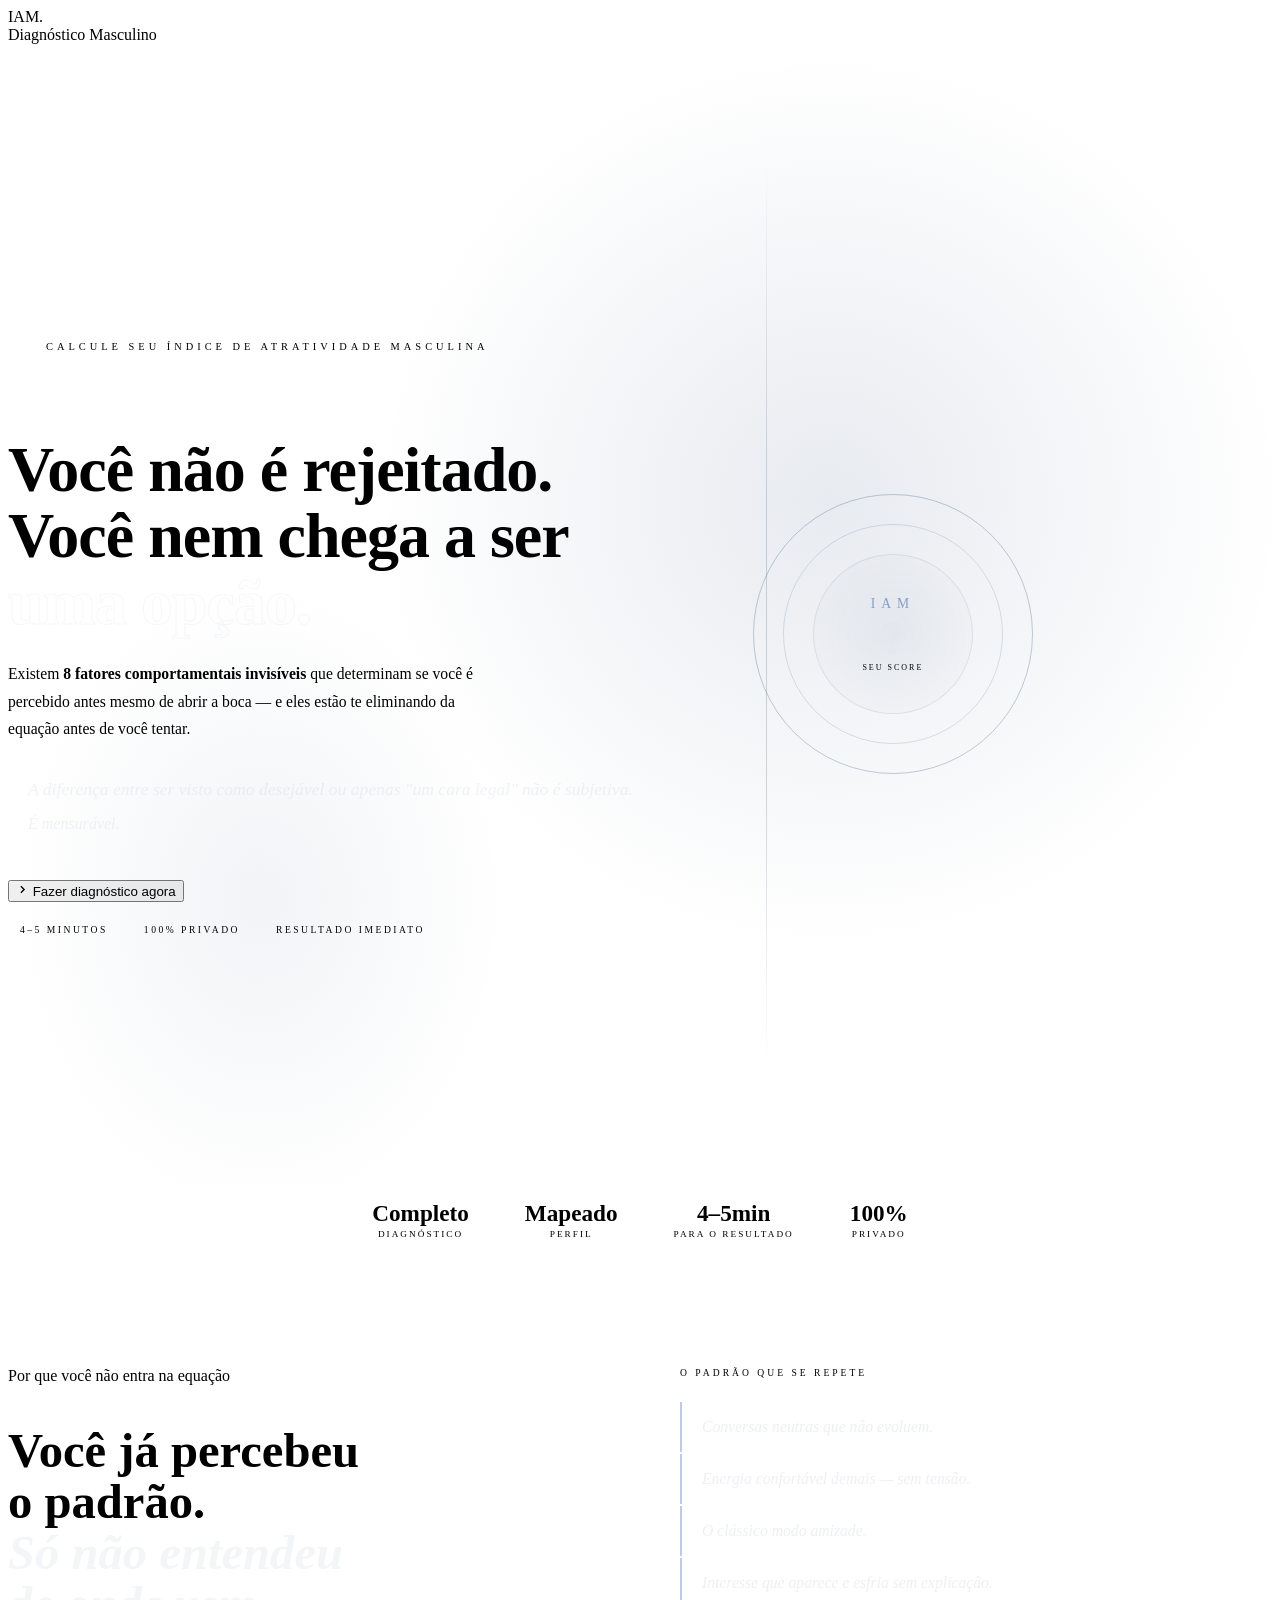
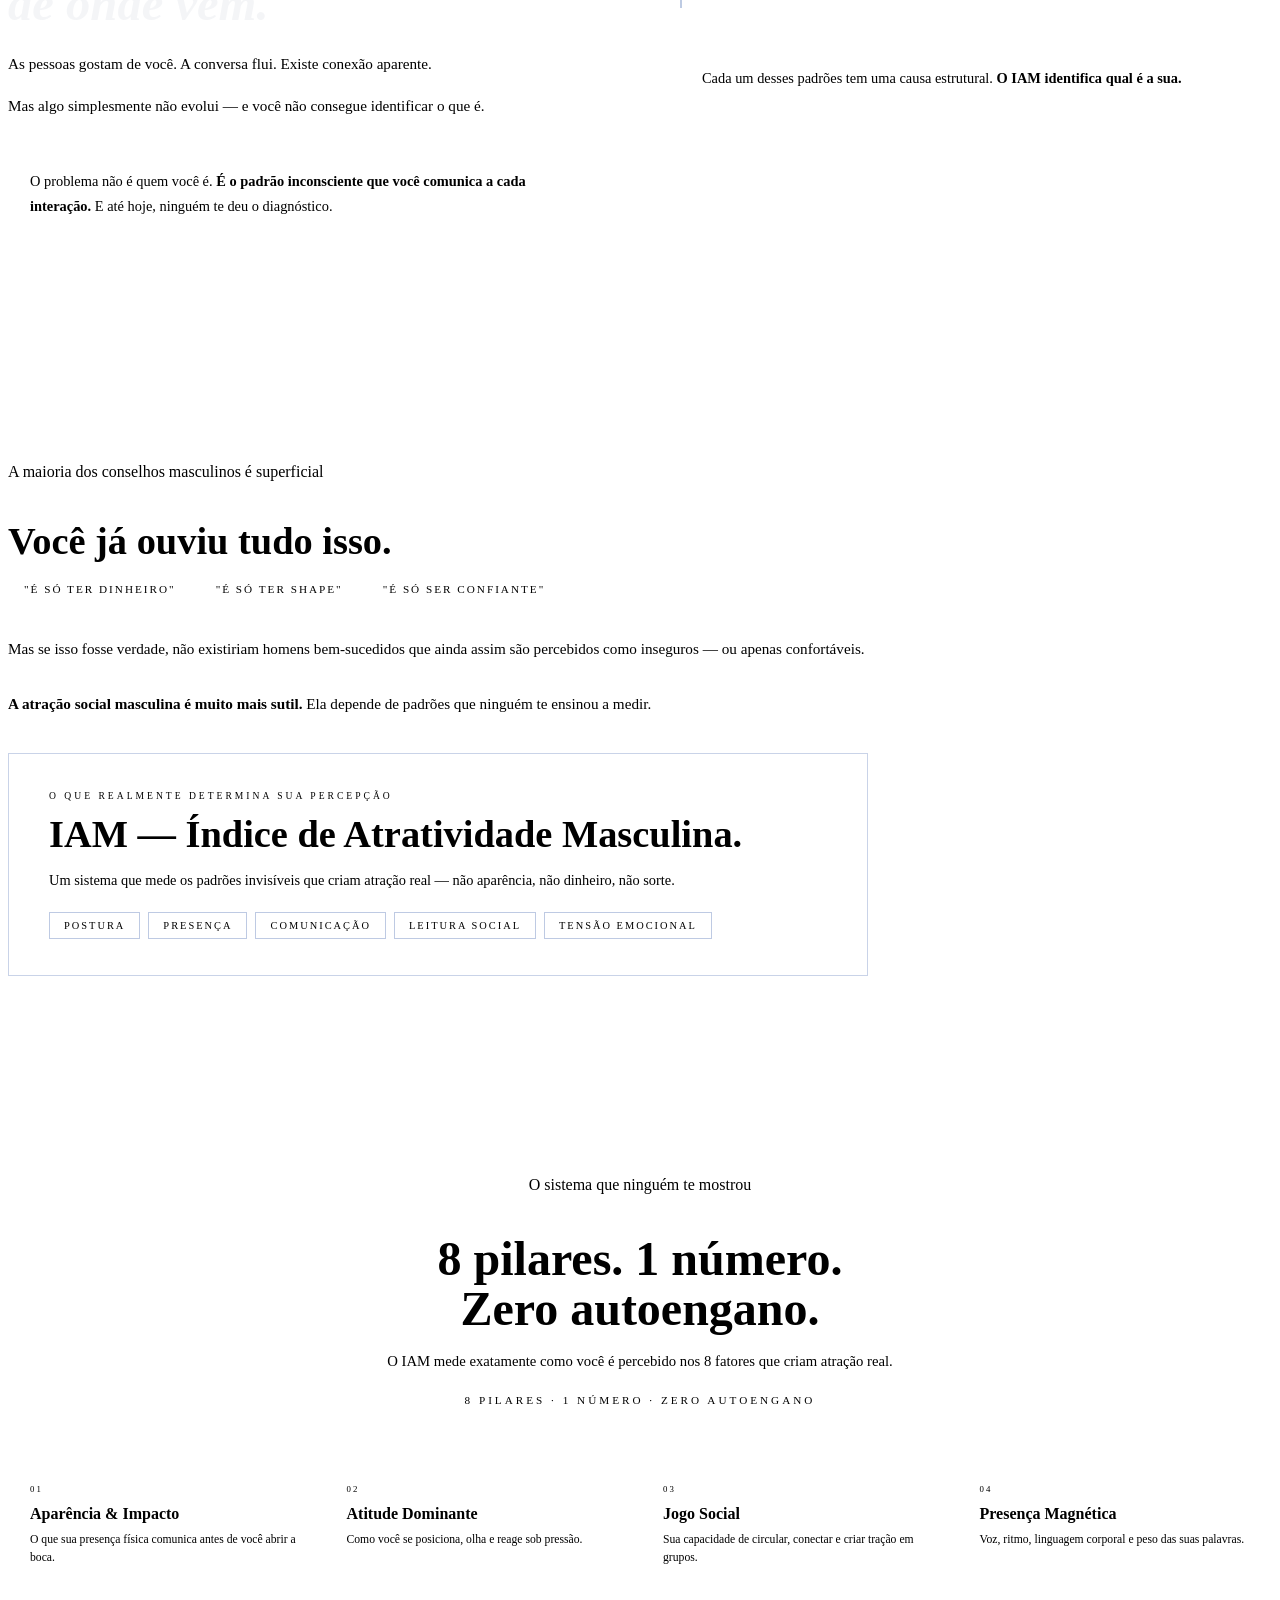
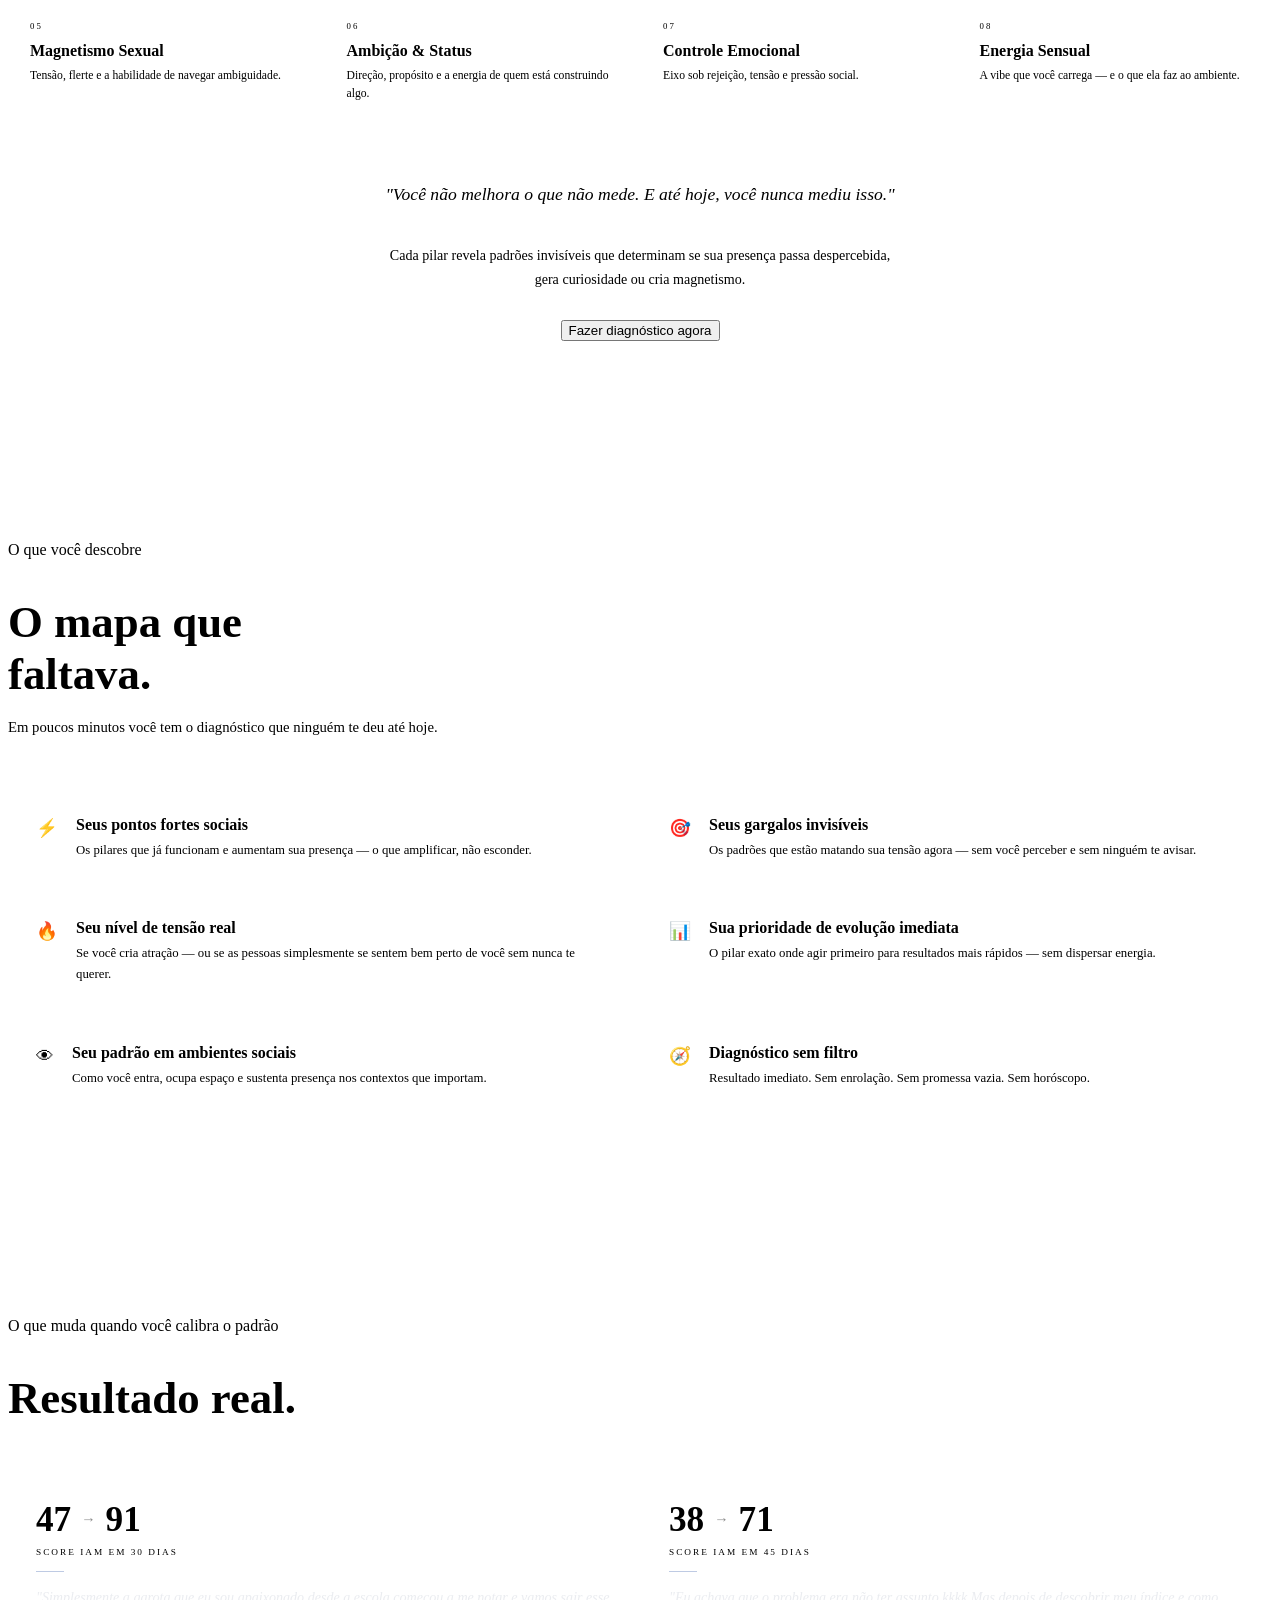
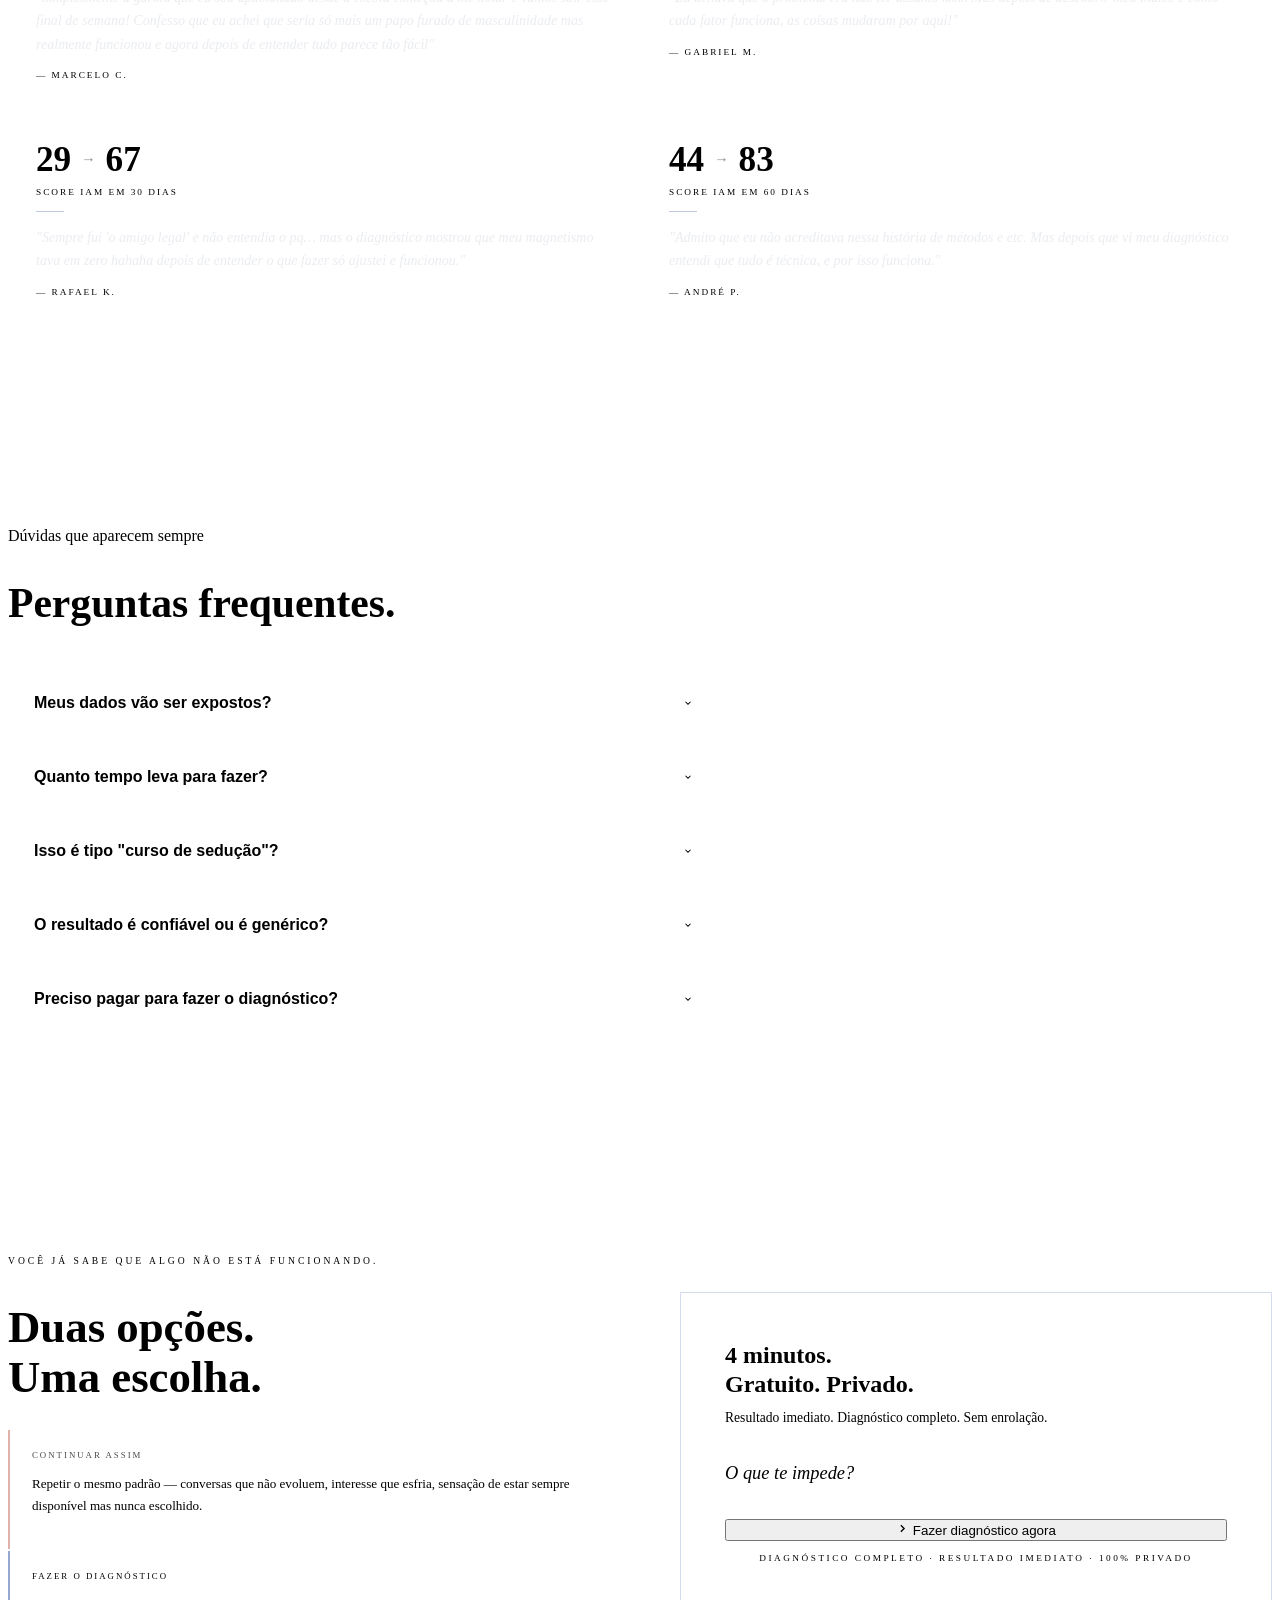
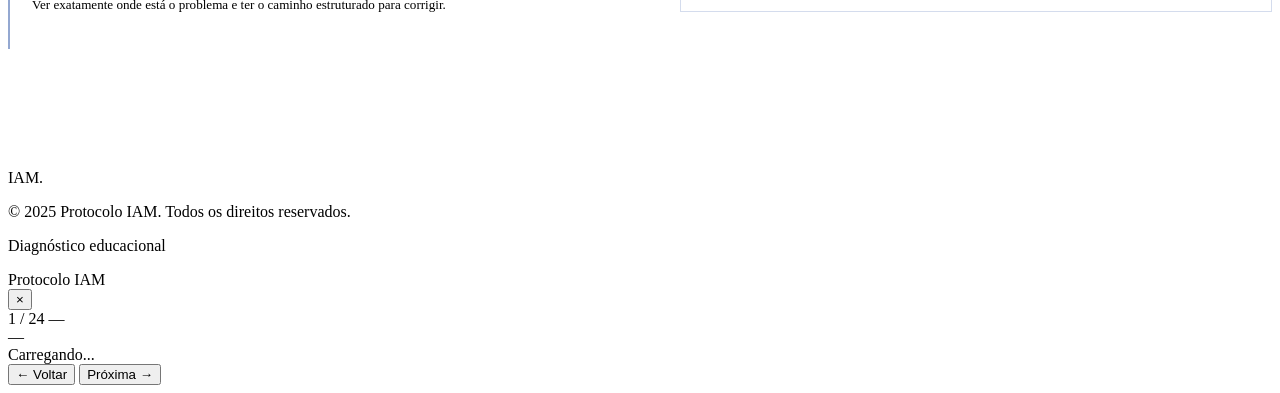
==== commit f13144cb: "Add files via upload" ====
--- a/index.html
+++ b/index.html
@@ -4,42 +4,642 @@
 <meta charset="UTF-8">
 <meta name="viewport" content="width=device-width, initial-scale=1.0">
 <title>Protocolo IAM — Índice de Atratividade Masculina</title>
-<meta name="description" content="Descubra os 8 fatores invisíveis que determinam se você é percebido como desejável ou apenas um cara legal. Diagnóstico em 4 minutos.">
+<meta name="description" content="8 fatores comportamentais invisíveis determinam se você é percebido como desejável ou apenas um cara legal. Diagnóstico em 4–5 minutos.">
 <link rel="stylesheet" href="style.css">
+<style>
+
+/* ══════════════════════════════════════════
+   HERO
+══════════════════════════════════════════ */
+.hero {
+  min-height: 100vh;
+  display: flex;
+  align-items: center;
+  padding: 140px 0 100px;
+  position: relative;
+  overflow: hidden;
+}
+.hero-ambient {
+  position: absolute; inset: 0; pointer-events: none;
+  background:
+    radial-gradient(ellipse 55% 60% at 65% 40%, rgba(26,58,107,0.1) 0%, transparent 65%),
+    radial-gradient(ellipse 35% 50% at 20% 75%, rgba(26,58,107,0.06) 0%, transparent 55%);
+}
+.hero-grid-line {
+  position: absolute; top: 0; bottom: 0; left: 60%;
+  width: 1px;
+  background: linear-gradient(to bottom, transparent 10%, rgba(26,58,107,0.2) 40%, rgba(26,58,107,0.2) 65%, transparent 90%);
+}
+.hero-body {
+  display: grid;
+  grid-template-columns: 1.15fr 320px;
+  gap: 100px;
+  align-items: center;
+}
+.hero-badge {
+  display: inline-flex; align-items: center; gap: 10px;
+  font-family: var(--font-label); font-size: 0.65rem; font-weight: 400;
+  letter-spacing: 4px; text-transform: uppercase; color: var(--accent-ui);
+  margin-bottom: 32px;
+}
+.hero-badge::before { content:''; width:28px; height:1px; background:var(--accent-ui); opacity:0.7; }
+
+.hero h1 {
+  font-size: clamp(2.4rem, 5vw, 4.6rem);
+  font-weight: 700; color: var(--text);
+  letter-spacing: -1px; line-height: 1.04;
+  margin-bottom: 0;
+}
+.hero h1 .muted {
+  color: transparent;
+  -webkit-text-stroke: 1px rgba(216,220,228,0.22);
+}
+.hero h1 .break { display: block; }
+
+.hero-structural {
+  font-family: var(--font-body);
+  font-size: 0.98rem; font-weight: 400; color: var(--text-2);
+  line-height: 1.75; max-width: 500px;
+  margin: 24px 0 0;
+}
+.hero-structural strong { color: var(--text); font-weight: 600; }
+
+.hero-quote {
+  font-family: var(--font-display);
+  font-size: 1.1rem; font-style: italic;
+  color: rgba(216,220,228,0.38);
+  border-left: 2px solid var(--accent-ui);
+  padding-left: 20px;
+  margin: 32px 0 44px;
+  line-height: 1.6;
+}
+.hero-quote span {
+  display: block;
+  margin-top: 8px;
+  font-size: 1rem;
+}
+
+.hero-meta {
+  display: flex; align-items: center; gap: 24px;
+  margin-top: 22px; flex-wrap: wrap;
+}
+.hero-meta-item {
+  font-family: var(--font-label); font-size: 0.6rem; font-weight: 400;
+  letter-spacing: 2.5px; text-transform: uppercase; color: var(--text-3);
+  display: flex; align-items: center; gap: 8px;
+}
+.hero-meta-item::before {
+  content:''; width:4px; height:4px; border-radius:50%;
+  background:var(--accent-ui); opacity:0.55;
+}
+
+/* VISUAL RING */
+.hero-visual { display:flex; align-items:center; justify-content:center; }
+.vis-ring-wrap { position:relative; width:280px; height:280px; }
+.vis-ring-outer {
+  position:absolute; inset:0; border-radius:50%;
+  border:1px solid rgba(26,58,107,0.25);
+  animation: rotateSlow 30s linear infinite;
+}
+.vis-ring-outer::before {
+  content:''; position:absolute; top:-4px; left:50%; transform:translateX(-50%);
+  width:7px; height:7px; border-radius:50%;
+  background:var(--accent-ui); box-shadow:0 0 12px var(--accent-ui);
+}
+.vis-ring-mid {
+  position:absolute; inset:30px; border-radius:50%;
+  border:1px solid rgba(26,58,107,0.14);
+  animation: rotateReverse 20s linear infinite;
+}
+.vis-ring-inner {
+  position:absolute; inset:60px; border-radius:50%;
+  border:1px solid rgba(26,58,107,0.09);
+  background:radial-gradient(circle, rgba(26,58,107,0.05), transparent);
+  display:flex; align-items:center; justify-content:center;
+}
+.vis-iam {
+  font-family:var(--font-label); font-size:0.85rem; font-weight:500;
+  letter-spacing:6px; color:rgba(41,82,163,0.5); text-align:center;
+}
+.vis-score {
+  font-family:var(--font-display); font-size:3.2rem; font-weight:700;
+  color:rgba(216,220,228,0.06); line-height:1; text-align:center;
+}
+.vis-label {
+  font-family:var(--font-label); font-size:0.5rem; letter-spacing:2px;
+  color:var(--text-3); text-transform:uppercase; text-align:center;
+}
+
+/* ══════════════════════════════════════════
+   PROOF STRIP
+══════════════════════════════════════════ */
+.proof-strip {
+  padding: 18px 0;
+  border-top: 1px solid var(--border);
+  border-bottom: 1px solid var(--border);
+  display: flex; justify-content: center; gap: 56px;
+  flex-wrap: wrap; position: relative; z-index: 1;
+}
+.proof-strip-item { text-align: center; }
+.proof-strip-val {
+  font-family: var(--font-display); font-size: 1.45rem; font-weight: 700;
+  color: var(--text); line-height: 1;
+}
+.proof-strip-label {
+  font-family: var(--font-label); font-size: 0.58rem; font-weight: 400;
+  letter-spacing: 2px; text-transform: uppercase; color: var(--text-3); margin-top: 4px;
+}
+
+/* ══════════════════════════════════════════
+   MOTIVO ESTRUTURAL
+══════════════════════════════════════════ */
+.motivo-section { padding: 110px 0; }
+.motivo-layout {
+  display: grid;
+  grid-template-columns: 1fr 1fr;
+  gap: 80px;
+  align-items: start;
+}
+.motivo-left h2 {
+  font-size: clamp(2rem, 3.8vw, 3.2rem);
+  font-weight: 700; line-height: 1.05; margin-bottom: 20px;
+}
+.motivo-left h2 em {
+  font-style: italic; font-weight: 600;
+  color: rgba(216,220,228,0.28);
+}
+.motivo-body {
+  font-family: var(--font-body);
+  font-size: 0.95rem; color: var(--text-2); line-height: 1.8;
+}
+.motivo-body p + p { margin-top: 14px; }
+
+.motivo-patterns {
+  display: flex; flex-direction: column; gap: 2px;
+  margin: 24px 0;
+}
+.motivo-pattern {
+  background: var(--surface);
+  border: 1px solid var(--border);
+  border-left: 2px solid rgba(41,82,163,0.3);
+  padding: 14px 20px;
+  font-family: var(--font-display);
+  font-style: italic; font-size: 0.98rem;
+  color: rgba(216,220,228,0.45);
+  line-height: 1.4;
+  transition: border-color 0.25s;
+}
+.motivo-pattern:hover { border-left-color: var(--accent-ui); }
+
+.motivo-close {
+  margin-top: 8px;
+  padding: 20px 22px;
+  border-left: 2px solid var(--accent-ui);
+  background: var(--surface);
+  border-top: 1px solid var(--border);
+  border-right: 1px solid var(--border);
+  border-bottom: 1px solid var(--border);
+}
+.motivo-close p {
+  font-family: var(--font-body);
+  font-size: 0.9rem; color: var(--text-2); line-height: 1.7;
+}
+.motivo-close strong { color: var(--text); }
+
+.motivo-right-head {
+  font-family: var(--font-label);
+  font-size: 0.6rem; font-weight: 400; letter-spacing: 3px;
+  text-transform: uppercase; color: var(--text-3);
+  margin-bottom: 16px;
+}
+
+/* ══════════════════════════════════════════
+   QUEBRA DE CRENÇA
+══════════════════════════════════════════ */
+.crenca-section {
+  padding: 100px 0;
+  border-top: 1px solid var(--border);
+  background: var(--surface);
+}
+.crenca-inner { max-width: 860px; }
+.crenca-intro {
+  font-family: var(--font-display);
+  font-size: clamp(1.6rem, 3vw, 2.4rem);
+  font-weight: 700; line-height: 1.15; margin-bottom: 12px;
+}
+.crenca-sub {
+  font-family: var(--font-body);
+  font-size: 0.95rem; color: var(--text-2); line-height: 1.75;
+  margin-bottom: 32px; max-width: 600px;
+}
+.crenca-mitos {
+  display: flex; gap: 8px; flex-wrap: wrap; margin-bottom: 32px;
+}
+.crenca-mito {
+  font-family: var(--font-label);
+  font-size: 0.7rem; font-weight: 400; letter-spacing: 2px;
+  color: var(--text-3); border: 1px solid var(--border);
+  padding: 8px 16px; text-transform: uppercase;
+  position: relative;
+}
+.crenca-mito::after {
+  content: '';
+  position: absolute; top: 50%; left: 0; right: 0;
+  height: 1px; background: var(--text-3); opacity: 0.4;
+}
+
+.crenca-body {
+  font-family: var(--font-body);
+  font-size: 0.95rem; color: var(--text-2);
+  line-height: 1.8; margin-bottom: 36px;
+}
+.crenca-body strong { color: var(--text); }
+
+/* IAM CARD DESTAQUE */
+.iam-card {
+  background: var(--bg);
+  border: 1px solid rgba(41,82,163,0.25);
+  padding: 36px 40px;
+  position: relative;
+  overflow: hidden;
+}
+.iam-card::before {
+  content: '';
+  position: absolute; top: 0; left: 0; right: 0; height: 2px;
+  background: linear-gradient(to right, transparent, var(--accent-ui), transparent);
+}
+.iam-card-label {
+  font-family: var(--font-label);
+  font-size: 0.6rem; font-weight: 400; letter-spacing: 3px;
+  text-transform: uppercase; color: var(--text-3); margin-bottom: 12px;
+}
+.iam-card-title {
+  font-family: var(--font-display);
+  font-size: clamp(1.6rem, 3vw, 2.4rem);
+  font-weight: 700; line-height: 1.1; margin-bottom: 12px;
+}
+.iam-card-title span { color: var(--accent-ui); }
+.iam-card-desc {
+  font-family: var(--font-body);
+  font-size: 0.9rem; color: var(--text-2); line-height: 1.7;
+}
+
+/* PADRÕES LIST */
+.padroes-list {
+  display: flex; flex-wrap: wrap; gap: 8px; margin-top: 20px;
+}
+.padrao-tag {
+  font-family: var(--font-label);
+  font-size: 0.65rem; font-weight: 400; letter-spacing: 2px;
+  text-transform: uppercase; color: var(--accent-ui);
+  border: 1px solid rgba(41,82,163,0.3);
+  padding: 7px 14px;
+}
+
+/* ══════════════════════════════════════════
+   PILARES
+══════════════════════════════════════════ */
+.pilares-section {
+  padding: 100px 0;
+  border-top: 1px solid var(--border);
+}
+.pilares-header {
+  text-align: center; max-width: 580px;
+  margin: 0 auto 20px;
+}
+.pilares-header h2 {
+  font-size: clamp(1.9rem, 3.8vw, 3rem);
+  font-weight: 700; line-height: 1.05; margin-bottom: 12px;
+}
+.pilares-header p {
+  font-family: var(--font-body);
+  font-size: 0.92rem; color: var(--text-2); line-height: 1.7;
+}
+.pilares-tagline {
+  text-align: center;
+  font-family: var(--font-label);
+  font-size: 0.7rem; font-weight: 400; letter-spacing: 3px;
+  text-transform: uppercase; color: var(--text-3);
+  margin-bottom: 52px;
+}
+.pilares-grid {
+  display: grid;
+  grid-template-columns: repeat(4, 1fr);
+  gap: 2px;
+}
+.pilar-card {
+  background: var(--bg-2); border: 1px solid var(--border);
+  padding: 26px 22px; transition: all 0.25s;
+  position: relative; overflow: hidden;
+}
+.pilar-card::after {
+  content: ''; position: absolute; bottom: 0; left: 0; right: 0; height: 2px;
+  background: var(--accent-ui); transform: scaleX(0); transform-origin: left;
+  transition: transform 0.3s ease;
+}
+.pilar-card:hover::after { transform: scaleX(1); }
+.pilar-card:hover { background: var(--surface-2); border-color: rgba(41,82,163,0.2); }
+.pilar-n {
+  font-family: var(--font-label); font-size: 0.55rem; font-weight: 400;
+  letter-spacing: 2px; color: var(--text-3); margin-bottom: 10px;
+}
+.pilar-nome {
+  font-family: var(--font-display); font-size: 1rem; font-weight: 700;
+  color: var(--text); line-height: 1.2; margin-bottom: 7px;
+}
+.pilar-desc { font-size: 0.73rem; color: var(--text-3); line-height: 1.55; font-family: var(--font-body); }
+
+.pilares-quote {
+  text-align: center; margin-top: 52px;
+  font-family: var(--font-display);
+  font-style: italic; font-size: 1.1rem;
+  color: var(--text-2); line-height: 1.55;
+  max-width: 560px; margin-left: auto; margin-right: auto;
+}
+.pilares-cta { text-align: center; margin-top: 36px; }
+
+/* ══════════════════════════════════════════
+   BENEFÍCIOS
+══════════════════════════════════════════ */
+.ben-section { padding: 100px 0; border-top: 1px solid var(--border); background: var(--surface); }
+.ben-header { max-width: 500px; margin-bottom: 48px; }
+.ben-header h2 {
+  font-size: clamp(1.8rem, 3.5vw, 2.8rem);
+  font-weight: 700; margin-bottom: 10px;
+}
+.ben-header p {
+  font-family: var(--font-body);
+  font-size: 0.92rem; color: var(--text-2); line-height: 1.7;
+}
+.ben-grid {
+  display: grid;
+  grid-template-columns: 1fr 1fr;
+  gap: 2px;
+}
+.ben-card {
+  background: var(--bg-2); border: 1px solid var(--border);
+  padding: 28px; display: flex; gap: 18px; transition: border-color 0.25s;
+}
+.ben-card:hover { border-color: rgba(41,82,163,0.2); }
+.ben-icon { font-size: 1.1rem; flex-shrink: 0; margin-top: 2px; }
+.ben-title {
+  font-family: var(--font-display); font-size: 1rem; font-weight: 700;
+  margin-bottom: 6px; color: var(--text);
+}
+.ben-desc { font-family: var(--font-body); font-size: 0.8rem; color: var(--text-2); line-height: 1.65; }
+
+/* ══════════════════════════════════════════
+   PROVA SOCIAL
+══════════════════════════════════════════ */
+.prova-section { padding: 100px 0; border-top: 1px solid var(--border); }
+.prova-grid {
+  display: grid;
+  grid-template-columns: repeat(2, 1fr);
+  gap: 2px;
+  margin-top: 48px;
+}
+.prova-card {
+  background: var(--surface); border: 1px solid var(--border);
+  padding: 30px 28px;
+}
+.prova-scores {
+  display: flex; align-items: center; gap: 10px; margin-bottom: 10px;
+}
+.prova-before {
+  font-family: var(--font-display); font-size: 2.2rem; font-weight: 700;
+  color: var(--text-3); line-height: 1;
+}
+.prova-arrow { font-size: 0.9rem; color: var(--accent-ui); opacity: 0.45; }
+.prova-after {
+  font-family: var(--font-display); font-size: 2.2rem; font-weight: 700;
+  color: var(--accent-ui); line-height: 1;
+}
+.prova-period {
+  font-family: var(--font-label); font-size: 0.58rem; font-weight: 400;
+  letter-spacing: 2px; text-transform: uppercase; color: var(--text-3); margin-bottom: 14px;
+}
+.prova-divider { width: 28px; height: 1px; background: rgba(41,82,163,0.3); margin-bottom: 14px; }
+.prova-quote {
+  font-family: var(--font-body); font-size: 0.88rem;
+  color: rgba(216,220,228,0.55); line-height: 1.65;
+  font-style: italic;
+}
+.prova-name {
+  font-family: var(--font-label); font-size: 0.58rem; letter-spacing: 2px;
+  text-transform: uppercase; color: var(--text-3); margin-top: 14px;
+}
+
+/* ══════════════════════════════════════════
+   FAQ
+══════════════════════════════════════════ */
+.faq-section { padding: 100px 0; border-top: 1px solid var(--border); background: var(--surface); }
+.faq-inner { max-width: 720px; }
+.faq-list { display: flex; flex-direction: column; gap: 2px; margin-top: 40px; }
+
+.faq-item {
+  border: 1px solid var(--border);
+  overflow: hidden;
+  transition: border-color 0.25s;
+}
+.faq-item.open { border-color: rgba(41,82,163,0.25); }
+
+.faq-trigger {
+  width: 100%; background: var(--bg-2);
+  display: flex; justify-content: space-between; align-items: center;
+  padding: 22px 26px; cursor: pointer;
+  border: none; text-align: left;
+  transition: background 0.2s;
+}
+.faq-item.open .faq-trigger { background: var(--surface-2); }
+.faq-trigger:hover { background: var(--surface-2); }
+
+.faq-q {
+  font-family: var(--font-display); font-size: 1rem; font-weight: 700;
+  color: var(--text); line-height: 1.3;
+}
+.faq-arrow {
+  width: 28px; height: 28px; flex-shrink: 0;
+  border: 1px solid var(--border-md);
+  display: flex; align-items: center; justify-content: center;
+  margin-left: 20px; transition: all 0.3s ease;
+  color: var(--text-3);
+}
+.faq-arrow svg {
+  width: 10px; height: 10px;
+  transition: transform 0.3s ease;
+}
+.faq-item.open .faq-arrow {
+  border-color: var(--accent-ui);
+  color: var(--accent-ui);
+  background: rgba(41,82,163,0.08);
+}
+.faq-item.open .faq-arrow svg { transform: rotate(180deg); }
+
+.faq-body {
+  max-height: 0; overflow: hidden;
+  transition: max-height 0.4s cubic-bezier(0.4, 0, 0.2, 1);
+  background: var(--bg-2);
+}
+.faq-item.open .faq-body { max-height: 300px; }
+
+.faq-a {
+  padding: 0 26px 22px;
+  font-family: var(--font-body); font-size: 0.86rem;
+  color: var(--text-2); line-height: 1.75;
+  border-top: 1px solid var(--border);
+  padding-top: 18px;
+}
+
+/* ══════════════════════════════════════════
+   CTA FINAL
+══════════════════════════════════════════ */
+.cta-final { padding: 120px 0; border-top: 1px solid var(--border); }
+.cta-final-grid {
+  display: grid;
+  grid-template-columns: 1fr 1fr;
+  gap: 80px;
+  align-items: center;
+}
+.cta-tension-label {
+  font-family: var(--font-label); font-size: 0.6rem; font-weight: 400;
+  letter-spacing: 3px; text-transform: uppercase; color: var(--text-3);
+  margin-bottom: 20px;
+}
+.cta-tension h2 {
+  font-size: clamp(1.8rem, 3.5vw, 2.8rem);
+  font-weight: 700; line-height: 1.1; margin-bottom: 28px;
+}
+.cta-options { display: flex; flex-direction: column; gap: 2px; margin-bottom: 0; }
+.cta-option {
+  background: var(--surface); border: 1px solid var(--border);
+  padding: 20px 22px;
+}
+.cta-option.bad { border-left: 2px solid rgba(184,60,46,0.4); }
+.cta-option.good { border-left: 2px solid rgba(41,82,163,0.5); }
+.cta-option-label {
+  font-family: var(--font-label); font-size: 0.55rem; font-weight: 400;
+  letter-spacing: 2px; text-transform: uppercase;
+  margin-bottom: 6px;
+}
+.cta-option.bad  .cta-option-label { color: var(--danger); opacity: 0.7; }
+.cta-option.good .cta-option-label { color: var(--accent-ui); }
+.cta-option p {
+  font-family: var(--font-body); font-size: 0.82rem;
+  color: var(--text-2); line-height: 1.65;
+}
+
+.cta-action {
+  background: var(--surface);
+  border: 1px solid rgba(41,82,163,0.2);
+  padding: 48px 44px;
+  position: relative; overflow: hidden;
+}
+.cta-action::before {
+  content: '';
+  position: absolute; top: 0; left: 0; right: 0; height: 2px;
+  background: linear-gradient(to right, transparent, var(--accent-ui), transparent);
+}
+.cta-action-question {
+  font-family: var(--font-display); font-size: 1.5rem; font-weight: 700;
+  line-height: 1.2; margin-bottom: 8px;
+}
+.cta-action-sub {
+  font-family: var(--font-body); font-size: 0.85rem;
+  color: var(--text-2); line-height: 1.65; margin-bottom: 32px;
+}
+.cta-action-question-final {
+  font-family: var(--font-display); font-style: italic;
+  font-size: 1.15rem; color: var(--text-2); margin-bottom: 32px;
+  line-height: 1.4;
+}
+.cta-stack { display: flex; flex-direction: column; gap: 12px; }
+.cta-micro {
+  font-family: var(--font-label); font-size: 0.58rem; font-weight: 400;
+  letter-spacing: 2.5px; text-transform: uppercase; color: var(--text-3);
+  text-align: center;
+}
+
+/* ══════════════════════════════════════════
+   RESPONSIVE
+══════════════════════════════════════════ */
+@media (max-width: 1100px) {
+  .hero-body { grid-template-columns: 1fr; gap: 0; }
+  .hero-visual { display: none; }
+  .hero-grid-line { display: none; }
+  .hero h1 { font-size: clamp(2.4rem, 6vw, 3.8rem); }
+  .pilares-grid { grid-template-columns: repeat(2, 1fr); }
+  .cta-final-grid { grid-template-columns: 1fr; gap: 48px; }
+}
+
+@media (max-width: 768px) {
+  .hero { padding: 110px 0 80px; }
+  .hero h1 { font-size: clamp(2rem, 8vw, 2.8rem); }
+  .motivo-layout { grid-template-columns: 1fr; gap: 48px; }
+  .ben-grid { grid-template-columns: 1fr; }
+  .prova-grid { grid-template-columns: 1fr; }
+  .proof-strip { gap: 28px; padding: 14px 0; }
+  .crenca-mitos { gap: 6px; }
+  .iam-card { padding: 28px 24px; }
+  .cta-action { padding: 36px 28px; }
+}
+
+@media (max-width: 480px) {
+  .hero h1 { font-size: 1.95rem; letter-spacing: -0.5px; }
+  .pilares-grid { grid-template-columns: 1fr; }
+  .btn-primary { padding: 15px 28px; font-size: 0.74rem; }
+  .proof-strip { flex-direction: column; gap: 16px; align-items: center; }
+  .faq-q { font-size: 0.9rem; }
+  .prova-before, .prova-after { font-size: 1.8rem; }
+}
+
+</style>
 </head>
 <body>
 
+<!-- NAV -->
 <nav class="iam-nav">
   <div class="iam-logo">IAM<span>.</span></div>
   <div class="nav-tag">Diagnóstico Masculino</div>
 </nav>
 
-<!-- HERO -->
+<!-- ══════════════════════════════════════════
+     HERO
+══════════════════════════════════════════ -->
 <section class="hero section">
   <div class="hero-ambient"></div>
   <div class="hero-grid-line"></div>
   <div class="container">
     <div class="hero-body">
       <div>
-        <div class="badge fade-up d1">Calcule seu Índice de Atratividade Masculina</div>
+        <div class="hero-badge fade-up d1">Calcule seu Índice de Atratividade Masculina</div>
+
         <h1 class="fade-up d2">
-          Você não é rejeitado.Você nem chega a ser uma opção.<br>
-          <span class="highlight">E existe um motivo estrutural para isso.</span>
+          <span class="break">Você não é rejeitado.</span>
+          <span class="break">Você nem chega a ser</span>
+          <span class="break muted">uma opção.</span>
         </h1>
-        <p class="hero-subtext fade-up d3">
-          Existem <strong>8 fatores comportamentais invisíveis</strong> que determinam se você é percebido antes mesmo de abrir a boca, e eles estão te eliminando da equação antes de você tentar.
+
+        <p class="hero-structural fade-up d3">
+          Existem <strong>8 fatores comportamentais invisíveis</strong> que determinam se você é percebido antes mesmo de abrir a boca — e eles estão te eliminando da equação antes de você tentar.
         </p>
+
         <blockquote class="hero-quote fade-up d4">
-          A diferença entre ser visto como desejável ou apenas "um cara legal" não é subjetiva. <strong>É mensurável.</strong>
+          A diferença entre ser visto como desejável ou apenas "um cara legal" não é subjetiva.
+          <span>É mensurável.</span>
         </blockquote>
+
         <button class="btn-primary large fade-up d5" onclick="IAM.open()">
-          <svg width="14" height="14" viewBox="0 0 24 24" fill="none" stroke="currentColor" stroke-width="2.5">
-            <path d="M5 12h14M12 5l7 7-7 7"/>
-          </svg>
+          <svg width="13" height="13" viewBox="0 0 24 24" fill="none" stroke="currentColor" stroke-width="2.5"><path d="M9 18l6-6-6-6"/></svg>
           Fazer diagnóstico agora
         </button>
-        <div class="hero-meta fade-up d6">4–5 minutos · 100% privado · Resultado imediato</div>
-      </div>
+
+        <div class="hero-meta fade-up d6">
+          <span class="hero-meta-item">4–5 minutos</span>
+          <span class="hero-meta-item">100% privado</span>
+          <span class="hero-meta-item">Resultado imediato</span>
+        </div>
+      </div>
+
       <div class="hero-visual fade-up d3">
         <div class="vis-ring-wrap">
           <div class="vis-ring-outer"></div>
@@ -48,7 +648,7 @@
             <div>
               <div class="vis-iam">IAM</div>
               <div class="vis-score">?</div>
-              <div class="vis-label">Seu índice</div>
+              <div class="vis-label">Seu score</div>
             </div>
           </div>
         </div>
@@ -59,346 +659,339 @@
 
 <!-- PROOF STRIP -->
 <div class="proof-strip section">
-  <div class="container">
-    <div class="proof-grid">
-      <div class="proof-item">
-        <div class="proof-value">Diagnóstico Completo</div>
-        <div class="proof-label">Sistema validado</div>
-      </div>
-      <div class="proof-item">
-        <div class="proof-value">Perfil Mapeado</div>
-        <div class="proof-label">8 pilares</div>
-      </div>
-      <div class="proof-item">
-        <div class="proof-value">4–5min</div>
-        <div class="proof-label">Para o resultado</div>
-      </div>
-      <div class="proof-item">
-        <div class="proof-value">100%</div>
-        <div class="proof-label">Privado</div>
-      </div>
-    </div>
-  </div>
+  <div class="proof-strip-item"><div class="proof-strip-val">Completo</div><div class="proof-strip-label">Diagnóstico</div></div>
+  <div class="proof-strip-item"><div class="proof-strip-val">Mapeado</div><div class="proof-strip-label">Perfil</div></div>
+  <div class="proof-strip-item"><div class="proof-strip-val">4–5min</div><div class="proof-strip-label">Para o resultado</div></div>
+  <div class="proof-strip-item"><div class="proof-strip-val">100%</div><div class="proof-strip-label">Privado</div></div>
 </div>
 
-<!-- SEÇÃO: MOTIVO ESTRUTURAL -->
+<!-- ══════════════════════════════════════════
+     MOTIVO ESTRUTURAL
+══════════════════════════════════════════ -->
 <section class="motivo-section section">
   <div class="container">
-    <div class="label-line label">O motivo estrutural</div>
-    <h2>Por que você não entra<br>na equação</h2>
-    
-    <div class="motivo-content">
-      <p class="text-block">Você já percebeu o padrão:</p>
-      
-      <div class="pattern-list">
-        <div class="pattern-item">Conversa boa</div>
-        <div class="pattern-item">Conexão aparente</div>
-        <div class="pattern-item">As pessoas gostam de você</div>
-        <div class="pattern-item">Mas algo simplesmente não evolui</div>
-      </div>
-      
-      <p class="text-block">Algumas interações ficam presas em:</p>
-      
-      <div class="stuck-list">
-        <span>conversas neutras</span>
-        <span>energia confortável demais</span>
-        <span>ou no clássico modo amizade</span>
-      </div>
-      
-      <p class="text-block conclusion">
-        E por mais clichê que possa parecer, o problema não é quem você é, <strong>é o padrão inconsciente que você comunica a cada interação.</strong>
-      </p>
-      
-      <p class="text-block final">E até hoje, ninguém te deu o diagnóstico.</p>
+    <div class="motivo-layout">
+      <div class="motivo-left">
+        <div class="label-line label">Por que você não entra na equação</div>
+        <h2>Você já percebeu<br>o padrão.<br><em>Só não entendeu<br>de onde vem.</em></h2>
+        <div class="motivo-body">
+          <p>As pessoas gostam de você. A conversa flui. Existe conexão aparente.</p>
+          <p>Mas algo simplesmente não evolui — e você não consegue identificar o que é.</p>
+        </div>
+        <div class="motivo-close">
+          <p>O problema não é quem você é. <strong>É o padrão inconsciente que você comunica a cada interação.</strong> E até hoje, ninguém te deu o diagnóstico.</p>
+        </div>
+      </div>
+
+      <div>
+        <div class="motivo-right-head">O padrão que se repete</div>
+        <div class="motivo-patterns">
+          <div class="motivo-pattern">Conversas neutras que não evoluem.</div>
+          <div class="motivo-pattern">Energia confortável demais — sem tensão.</div>
+          <div class="motivo-pattern">O clássico modo amizade.</div>
+          <div class="motivo-pattern">Interesse que aparece e esfria sem explicação.</div>
+        </div>
+        <div class="motivo-close" style="margin-top:0">
+          <p>Cada um desses padrões tem uma causa estrutural. <strong>O IAM identifica qual é a sua.</strong></p>
+        </div>
+      </div>
     </div>
   </div>
 </section>
 
-<!-- QUEBRA DE CRENÇA -->
+<!-- ══════════════════════════════════════════
+     QUEBRA DE CRENÇA
+══════════════════════════════════════════ -->
 <section class="crenca-section section">
   <div class="container">
-    <div class="label-line label">Por que conselhos genéricos não funcionam</div>
-    <h2 class="crenca-title">
-      "Seja confiante. Seja você mesmo.<br>Melhore a aparência."
-    </h2>
-    <p class="crenca-sub">Ótimo. Mas por que homens com dinheiro, corpo e vida social ainda viram apenas o "amigo confiável"?</p>
-    
-    <div class="crenca-reveal">
-      <p class="reveal-intro">A atração social masculina é muito mais sutil.</p>
-      <p class="reveal-text">Ela depende de padrões como:</p>
-      <div class="reveal-grid">
-        <span>postura</span>
-        <span>presença</span>
-        <span>comunicação</span>
-        <span>leitura social</span>
-        <span>tensão emocional</span>
-      </div>
-    </div>
-    
-    <div class="iam-card-destaque">
-      <div class="iam-card-icon">
-        <div class="icon-circle">
-          <div class="icon-dot"></div>
-        </div>
-      </div>
-      <div class="iam-card-content">
-        <div class="iam-card-label">Esses padrões formam algo que chamamos de:</div>
-        <div class="iam-card-title">IAM — Índice de Atratividade Masculina</div>
+    <div class="crenca-inner">
+      <div class="label-line label">A maioria dos conselhos masculinos é superficial</div>
+      <p class="crenca-intro">Você já ouviu tudo isso.</p>
+      <div class="crenca-mitos">
+        <div class="crenca-mito">"É só ter dinheiro"</div>
+        <div class="crenca-mito">"É só ter shape"</div>
+        <div class="crenca-mito">"É só ser confiante"</div>
+      </div>
+      <p class="crenca-body">
+        Mas se isso fosse verdade, não existiriam homens bem-sucedidos que ainda assim são percebidos como inseguros — ou apenas confortáveis.<br><br>
+        <strong>A atração social masculina é muito mais sutil.</strong> Ela depende de padrões que ninguém te ensinou a medir.
+      </p>
+
+      <div class="iam-card">
+        <div class="iam-card-label">O que realmente determina sua percepção</div>
+        <div class="iam-card-title">
+          <span>IAM</span> — Índice de Atratividade Masculina.
+        </div>
+        <div class="iam-card-desc">
+          Um sistema que mede os padrões invisíveis que criam atração real — não aparência, não dinheiro, não sorte.
+        </div>
+        <div class="padroes-list">
+          <span class="padrao-tag">Postura</span>
+          <span class="padrao-tag">Presença</span>
+          <span class="padrao-tag">Comunicação</span>
+          <span class="padrao-tag">Leitura social</span>
+          <span class="padrao-tag">Tensão emocional</span>
+        </div>
       </div>
     </div>
   </div>
 </section>
 
-<!-- OS 8 PILARES -->
+<!-- ══════════════════════════════════════════
+     PILARES
+══════════════════════════════════════════ -->
 <section class="pilares-section section">
   <div class="container">
-    <div class="label-line label">O sistema que ninguém te mostrou</div>
-    <h2>8 pilares. 1 número.<br>Zero autoengano.</h2>
-    <p class="section-intro">O IAM mede exatamente como você é percebido nos 8 fatores que criam atração real.</p>
-    
+    <div class="pilares-header">
+      <div class="label-line label" style="justify-content:center">O sistema que ninguém te mostrou</div>
+      <h2>8 pilares. 1 número.<br>Zero autoengano.</h2>
+      <p>O IAM mede exatamente como você é percebido nos 8 fatores que criam atração real.</p>
+    </div>
+    <div class="pilares-tagline">8 pilares · 1 número · zero autoengano</div>
+
     <div class="pilares-grid">
-      <div class="pilar-card">
-        <div class="pilar-number">01</div>
-        <div class="pilar-title">Aparência & Impacto</div>
-        <div class="pilar-desc">O que sua presença física comunica antes de você abrir a boca.</div>
-      </div>
-      
-      <div class="pilar-card">
-        <div class="pilar-number">02</div>
-        <div class="pilar-title">Atitude Dominante</div>
-        <div class="pilar-desc">Como você se posiciona, olha e reage sob pressão.</div>
-      </div>
-      
-      <div class="pilar-card">
-        <div class="pilar-number">03</div>
-        <div class="pilar-title">Jogo Social</div>
-        <div class="pilar-desc">Sua capacidade de circular, conectar e criar tração em grupos.</div>
-      </div>
-      
-      <div class="pilar-card">
-        <div class="pilar-number">04</div>
-        <div class="pilar-title">Presença Magnética</div>
-        <div class="pilar-desc">Voz, ritmo, linguagem corporal e peso das suas palavras.</div>
-      </div>
-      
-      <div class="pilar-card">
-        <div class="pilar-number">05</div>
-        <div class="pilar-title">Magnetismo Sexual</div>
-        <div class="pilar-desc">Tensão, flerte e a habilidade de navegar ambiguidade.</div>
-      </div>
-      
-      <div class="pilar-card">
-        <div class="pilar-number">06</div>
-        <div class="pilar-title">Ambição & Status</div>
-        <div class="pilar-desc">Direção, propósito e a energia de quem está construindo algo.</div>
-      </div>
-      
-      <div class="pilar-card">
-        <div class="pilar-number">07</div>
-        <div class="pilar-title">Controle Emocional</div>
-        <div class="pilar-desc">Eixo sob rejeição, tensão e pressão social.</div>
-      </div>
-      
-      <div class="pilar-card">
-        <div class="pilar-number">08</div>
-        <div class="pilar-title">Energia Sexual</div>
-        <div class="pilar-desc">A vibe que você carrega e o que ela faz ao ambiente.</div>
-      </div>
-    </div>
-    
-    <div class="quote-block">
-      <p>"Você não melhora o que não mede. E até hoje, você nunca mediu isso."</p>
-    </div>
-    
-    <div class="bloco-destaque">
-      <p>Cada pilar revela padrões invisíveis que determinam se sua presença passa despercebida, gera curiosidade ou cria magnetismo.</p>
-    </div>
-    
-    <div class="cta-center">
+      <div class="pilar-card"><div class="pilar-n">01</div><div class="pilar-nome">Aparência & Impacto</div><div class="pilar-desc">O que sua presença física comunica antes de você abrir a boca.</div></div>
+      <div class="pilar-card"><div class="pilar-n">02</div><div class="pilar-nome">Atitude Dominante</div><div class="pilar-desc">Como você se posiciona, olha e reage sob pressão.</div></div>
+      <div class="pilar-card"><div class="pilar-n">03</div><div class="pilar-nome">Jogo Social</div><div class="pilar-desc">Sua capacidade de circular, conectar e criar tração em grupos.</div></div>
+      <div class="pilar-card"><div class="pilar-n">04</div><div class="pilar-nome">Presença Magnética</div><div class="pilar-desc">Voz, ritmo, linguagem corporal e peso das suas palavras.</div></div>
+      <div class="pilar-card"><div class="pilar-n">05</div><div class="pilar-nome">Magnetismo Sexual</div><div class="pilar-desc">Tensão, flerte e a habilidade de navegar ambiguidade.</div></div>
+      <div class="pilar-card"><div class="pilar-n">06</div><div class="pilar-nome">Ambição & Status</div><div class="pilar-desc">Direção, propósito e a energia de quem está construindo algo.</div></div>
+      <div class="pilar-card"><div class="pilar-n">07</div><div class="pilar-nome">Controle Emocional</div><div class="pilar-desc">Eixo sob rejeição, tensão e pressão social.</div></div>
+      <div class="pilar-card"><div class="pilar-n">08</div><div class="pilar-nome">Energia Sensual</div><div class="pilar-desc">A vibe que você carrega — e o que ela faz ao ambiente.</div></div>
+    </div>
+
+    <p class="pilares-quote">"Você não melhora o que não mede. E até hoje, você nunca mediu isso."</p>
+
+    <div class="pilares-cta">
+      <p style="font-family:var(--font-body);font-size:0.88rem;color:var(--text-2);max-width:520px;margin:0 auto 28px;line-height:1.7;text-align:center">
+        Cada pilar revela padrões invisíveis que determinam se sua presença passa despercebida, gera curiosidade ou cria magnetismo.
+      </p>
       <button class="btn-primary" onclick="IAM.open()">Fazer diagnóstico agora</button>
     </div>
   </div>
 </section>
 
-<!-- BENEFÍCIOS -->
-<section class="beneficios-section section">
+<!-- ══════════════════════════════════════════
+     BENEFÍCIOS
+══════════════════════════════════════════ -->
+<section class="ben-section section">
   <div class="container">
-    <div class="label-line label">O que você descobre em poucos minutos</div>
-    <h2>O mapa que faltava.</h2>
-    
-    <div class="beneficios-grid">
-      <div class="beneficio-card">
-        <div class="beneficio-icon">⚡</div>
-        <div class="beneficio-content">
-          <div class="beneficio-title">Seus pontos fortes sociais</div>
-          <div class="beneficio-desc">Os pilares que já funcionam e aumentam sua presença.</div>
-        </div>
-      </div>
-      
-      <div class="beneficio-card">
-        <div class="beneficio-icon">🎯</div>
-        <div class="beneficio-content">
-          <div class="beneficio-title">Seus gargalos invisíveis</div>
-          <div class="beneficio-desc">Padrões que estão matando sua tensão agora.</div>
-        </div>
-      </div>
-      
-      <div class="beneficio-card">
-        <div class="beneficio-icon">🔥</div>
-        <div class="beneficio-content">
-          <div class="beneficio-title">Seu nível de tensão sexual</div>
-          <div class="beneficio-desc">Se você cria energia ou está seguro demais para atrair.</div>
-        </div>
-      </div>
-      
-      <div class="beneficio-card">
-        <div class="beneficio-icon">📊</div>
-        <div class="beneficio-content">
-          <div class="beneficio-title">Sua prioridade de evolução imediata</div>
-          <div class="beneficio-desc">O pilar exato onde agir primeiro para resultados mais rápidos.</div>
-        </div>
-      </div>
-      
-      <div class="beneficio-card">
-        <div class="beneficio-icon">👁</div>
-        <div class="beneficio-content">
-          <div class="beneficio-title">Seu padrão em ambientes sociais</div>
-          <div class="beneficio-desc">Como você entra, ocupa espaço e sustenta presença.</div>
-        </div>
-      </div>
-      
-      <div class="beneficio-card">
-        <div class="beneficio-icon">🧭</div>
-        <div class="beneficio-content">
-          <div class="beneficio-title">Diagnóstico sem filtro</div>
-          <div class="beneficio-desc">Resultado imediato. Sem enrolação. Sem promessa vazia.</div>
+    <div class="ben-header">
+      <div class="label-line label">O que você descobre</div>
+      <h2>O mapa que<br>faltava.</h2>
+      <p>Em poucos minutos você tem o diagnóstico que ninguém te deu até hoje.</p>
+    </div>
+    <div class="ben-grid">
+      <div class="ben-card">
+        <div class="ben-icon">⚡</div>
+        <div>
+          <div class="ben-title">Seus pontos fortes sociais</div>
+          <div class="ben-desc">Os pilares que já funcionam e aumentam sua presença — o que amplificar, não esconder.</div>
+        </div>
+      </div>
+      <div class="ben-card">
+        <div class="ben-icon">🎯</div>
+        <div>
+          <div class="ben-title">Seus gargalos invisíveis</div>
+          <div class="ben-desc">Os padrões que estão matando sua tensão agora — sem você perceber e sem ninguém te avisar.</div>
+        </div>
+      </div>
+      <div class="ben-card">
+        <div class="ben-icon">🔥</div>
+        <div>
+          <div class="ben-title">Seu nível de tensão real</div>
+          <div class="ben-desc">Se você cria atração — ou se as pessoas simplesmente se sentem bem perto de você sem nunca te querer.</div>
+        </div>
+      </div>
+      <div class="ben-card">
+        <div class="ben-icon">📊</div>
+        <div>
+          <div class="ben-title">Sua prioridade de evolução imediata</div>
+          <div class="ben-desc">O pilar exato onde agir primeiro para resultados mais rápidos — sem dispersar energia.</div>
+        </div>
+      </div>
+      <div class="ben-card">
+        <div class="ben-icon">👁</div>
+        <div>
+          <div class="ben-title">Seu padrão em ambientes sociais</div>
+          <div class="ben-desc">Como você entra, ocupa espaço e sustenta presença nos contextos que importam.</div>
+        </div>
+      </div>
+      <div class="ben-card">
+        <div class="ben-icon">🧭</div>
+        <div>
+          <div class="ben-title">Diagnóstico sem filtro</div>
+          <div class="ben-desc">Resultado imediato. Sem enrolação. Sem promessa vazia. Sem horóscopo.</div>
         </div>
       </div>
     </div>
   </div>
 </section>
 
-<!-- PROVA SOCIAL -->
+<!-- ══════════════════════════════════════════
+     PROVA SOCIAL
+══════════════════════════════════════════ -->
 <section class="prova-section section">
   <div class="container">
     <div class="label-line label">O que muda quando você calibra o padrão</div>
-    <h2>Resultado real.</h2>
-    
-    <div class="cases-grid">
-      <div class="case-card">
-        <div class="case-scores">
-          <span class="score-before">47</span>
-          <span class="score-arrow">→</span>
-          <span class="score-after">91</span>
-        </div>
-        <div class="case-period">em 30 dias</div>
-        <div class="case-quote">"Simplesmente a garota que eu sou apaixonado desde a escola começou a me notar e vamos sair esse final de semana! Confesso que eu achei que seria só mais um papo furado de masculinidade mas realmente funcionou e agora depois de entender tudo parece tão fácil"</div>
-        <div class="case-name">— Marcelo C.</div>
-      </div>
-      
-      <div class="case-card">
-        <div class="case-scores">
-          <span class="score-before">38</span>
-          <span class="score-arrow">→</span>
-          <span class="score-after">71</span>
-        </div>
-        <div class="case-period">em 45 dias</div>
-        <div class="case-quote">"Eu achava que o problema era não ter assunto kkkk Mas depois de descobrir meu índice e como cada fator funciona, as coisas mudaram por aqui!"</div>
-        <div class="case-name">— Gabriel M.</div>
-      </div>
-      
-      <div class="case-card">
-        <div class="case-scores">
-          <span class="score-before">29</span>
-          <span class="score-arrow">→</span>
-          <span class="score-after">67</span>
-        </div>
-        <div class="case-period">em 30 dias</div>
-        <div class="case-quote">"Sempre fui 'o amigo legal' e não entendia o pq… mas o diagnóstico mostrou que meu magnetismo tava em zero hahaha depois de entender o que fazer só ajustei e funcionou."</div>
-        <div class="case-name">— Rafael K.</div>
-      </div>
-      
-      <div class="case-card">
-        <div class="case-scores">
-          <span class="score-before">44</span>
-          <span class="score-arrow">→</span>
-          <span class="score-after">83</span>
-        </div>
-        <div class="case-period">em 60 dias</div>
-        <div class="case-quote">"Admito que eu não acreditava nessa história de métodos e etc. Mas depois que vi meu diagnóstico entendi que tudo é técnica, e por isso funciona."</div>
-        <div class="case-name">— André P.</div>
+    <h2 style="font-size:clamp(1.8rem,3.5vw,2.8rem);font-weight:700;max-width:520px">Resultado real.</h2>
+    <div class="prova-grid">
+      <div class="prova-card">
+        <div class="prova-scores"><span class="prova-before">47</span><span class="prova-arrow">→</span><span class="prova-after">91</span></div>
+        <div class="prova-period">Score IAM em 30 dias</div>
+        <div class="prova-divider"></div>
+        <p class="prova-quote">"Simplesmente a garota que eu sou apaixonado desde a escola começou a me notar e vamos sair esse final de semana! Confesso que eu achei que seria só mais um papo furado de masculinidade mas realmente funcionou e agora depois de entender tudo parece tão fácil"</p>
+        <div class="prova-name">— Marcelo C.</div>
+      </div>
+      <div class="prova-card">
+        <div class="prova-scores"><span class="prova-before">38</span><span class="prova-arrow">→</span><span class="prova-after">71</span></div>
+        <div class="prova-period">Score IAM em 45 dias</div>
+        <div class="prova-divider"></div>
+        <p class="prova-quote">"Eu achava que o problema era não ter assunto kkkk Mas depois de descobrir meu índice e como cada fator funciona, as coisas mudaram por aqui!"</p>
+        <div class="prova-name">— Gabriel M.</div>
+      </div>
+      <div class="prova-card">
+        <div class="prova-scores"><span class="prova-before">29</span><span class="prova-arrow">→</span><span class="prova-after">67</span></div>
+        <div class="prova-period">Score IAM em 30 dias</div>
+        <div class="prova-divider"></div>
+        <p class="prova-quote">"Sempre fui 'o amigo legal' e não entendia o pq… mas o diagnóstico mostrou que meu magnetismo tava em zero hahaha depois de entender o que fazer só ajustei e funcionou."</p>
+        <div class="prova-name">— Rafael K.</div>
+      </div>
+      <div class="prova-card">
+        <div class="prova-scores"><span class="prova-before">44</span><span class="prova-arrow">→</span><span class="prova-after">83</span></div>
+        <div class="prova-period">Score IAM em 60 dias</div>
+        <div class="prova-divider"></div>
+        <p class="prova-quote">"Admito que eu não acreditava nessa história de métodos e etc. Mas depois que vi meu diagnóstico entendi que tudo é técnica, e por isso funciona."</p>
+        <div class="prova-name">— André P.</div>
       </div>
     </div>
   </div>
 </section>
 
-<!-- FAQ -->
+<!-- ══════════════════════════════════════════
+     FAQ
+══════════════════════════════════════════ -->
 <section class="faq-section section">
   <div class="container">
-    <div class="label-line label">Dúvidas que aparecem sempre</div>
-    <div class="faq-list">
-      <details class="faq-item">
-        <summary class="faq-question">Meus dados vão ser expostos?</summary>
-        <div class="faq-answer">Não. O diagnóstico é 100% privado. Suas respostas são usadas apenas para gerar seu resultado personalizado. Nada é compartilhado.</div>
-      </details>
-      
-      <details class="faq-item">
-        <summary class="faq-question">Quanto tempo leva para fazer?</summary>
-        <div class="faq-answer">Entre 4 e 5 minutos. São perguntas objetivas sobre comportamento em situações reais. Você responde e recebe o resultado na hora.</div>
-      </details>
-      
-      <details class="faq-item">
-        <summary class="faq-question">Isso é tipo "curso de sedução"?</summary>
-        <div class="faq-answer">Não. É diagnóstico comportamental. Não ensinamos técnicas de "pegação". Mostramos onde seu padrão está falhando e como calibrar presença, comunicação e tensão sexual.</div>
-      </details>
-      
-      <details class="faq-item">
-        <summary class="faq-question">O resultado é confiável ou é genérico?</summary>
-        <div class="faq-answer">O IAM usa um sistema de pontuação inteligente cruzada em 8 pilares. O resultado é específico para você, baseado nas suas respostas. Não é horóscopo.</div>
-      </details>
-      
-      <details class="faq-item">
-        <summary class="faq-question">Preciso pagar para fazer o diagnóstico?</summary>
-        <div class="faq-answer">Não. O diagnóstico é gratuito. Você faz o quiz, recebe seu score e análise por pilar.</div>
-      </details>
+    <div class="faq-inner">
+      <div class="label-line label">Dúvidas que aparecem sempre</div>
+      <h2 style="font-size:clamp(1.8rem,3.5vw,2.6rem);font-weight:700;margin-bottom:0">Perguntas frequentes.</h2>
+      <div class="faq-list">
+
+        <div class="faq-item">
+          <button class="faq-trigger" onclick="toggleFaq(this)">
+            <span class="faq-q">Meus dados vão ser expostos?</span>
+            <span class="faq-arrow">
+              <svg viewBox="0 0 24 24" fill="none" stroke="currentColor" stroke-width="2.5"><path d="M6 9l6 6 6-6"/></svg>
+            </span>
+          </button>
+          <div class="faq-body">
+            <div class="faq-a">Não. O diagnóstico é 100% privado. Suas respostas são usadas apenas para gerar seu resultado personalizado. Nada é compartilhado.</div>
+          </div>
+        </div>
+
+        <div class="faq-item">
+          <button class="faq-trigger" onclick="toggleFaq(this)">
+            <span class="faq-q">Quanto tempo leva para fazer?</span>
+            <span class="faq-arrow">
+              <svg viewBox="0 0 24 24" fill="none" stroke="currentColor" stroke-width="2.5"><path d="M6 9l6 6 6-6"/></svg>
+            </span>
+          </button>
+          <div class="faq-body">
+            <div class="faq-a">Entre 4 e 5 minutos. São perguntas objetivas sobre comportamento em situações reais. Você responde e recebe o resultado na hora.</div>
+          </div>
+        </div>
+
+        <div class="faq-item">
+          <button class="faq-trigger" onclick="toggleFaq(this)">
+            <span class="faq-q">Isso é tipo "curso de sedução"?</span>
+            <span class="faq-arrow">
+              <svg viewBox="0 0 24 24" fill="none" stroke="currentColor" stroke-width="2.5"><path d="M6 9l6 6 6-6"/></svg>
+            </span>
+          </button>
+          <div class="faq-body">
+            <div class="faq-a">Não. É diagnóstico comportamental. Não ensinamos técnicas de "pegação". Mostramos onde seu padrão está falhando e como calibrar presença, comunicação e tensão.</div>
+          </div>
+        </div>
+
+        <div class="faq-item">
+          <button class="faq-trigger" onclick="toggleFaq(this)">
+            <span class="faq-q">O resultado é confiável ou é genérico?</span>
+            <span class="faq-arrow">
+              <svg viewBox="0 0 24 24" fill="none" stroke="currentColor" stroke-width="2.5"><path d="M6 9l6 6 6-6"/></svg>
+            </span>
+          </button>
+          <div class="faq-body">
+            <div class="faq-a">O IAM usa um sistema de pontuação inteligente cruzada em 8 pilares. O resultado é específico para você, baseado nas suas respostas. Não é horóscopo.</div>
+          </div>
+        </div>
+
+        <div class="faq-item">
+          <button class="faq-trigger" onclick="toggleFaq(this)">
+            <span class="faq-q">Preciso pagar para fazer o diagnóstico?</span>
+            <span class="faq-arrow">
+              <svg viewBox="0 0 24 24" fill="none" stroke="currentColor" stroke-width="2.5"><path d="M6 9l6 6 6-6"/></svg>
+            </span>
+          </button>
+          <div class="faq-body">
+            <div class="faq-a">Não. O diagnóstico é gratuito. Você faz o quiz, recebe seu score e análise por pilar — sem pagar nada.</div>
+          </div>
+        </div>
+
+      </div>
     </div>
   </div>
 </section>
 
-<!-- CTA FINAL -->
+<!-- ══════════════════════════════════════════
+     CTA FINAL
+══════════════════════════════════════════ -->
 <section class="cta-final section">
-  <div class="cta-final-bg"></div>
   <div class="container">
-    <h2>Você já sabe que algo<br>não está funcionando.</h2>
-    
-    <div class="cta-content">
-      <p>Agora você tem duas opções:</p>
-      
-      <p>Continuar repetindo o mesmo padrão que te trouxe até aqui — conversas que não evoluem, interesse que esfria, sensação de estar sempre disponível mas nunca escolhido.</p>
-      
-      <p>Ou fazer o diagnóstico, ver exatamente onde está o problema, e ter o caminho estruturado para corrigir.</p>
-      
-      <p class="cta-urgency">4 minutos. Gratuito. Privado.<br><strong>O que te impede?</strong></p>
-    </div>
-    
-    <button class="btn-primary btn-hero" onclick="IAM.open()">
-      <svg width="16" height="16" viewBox="0 0 24 24" fill="none" stroke="currentColor" stroke-width="2.5">
-        <path d="M5 12h14M12 5l7 7-7 7"/>
-      </svg>
-      Fazer diagnóstico agora
-    </button>
-    
-    <div class="cta-meta">Diagnóstico completo · Resultado imediato · 100% privado</div>
+    <div class="cta-final-grid">
+
+      <div class="cta-tension">
+        <div class="cta-tension-label">Você já sabe que algo não está funcionando.</div>
+        <h2>Duas opções.<br>Uma escolha.</h2>
+        <div class="cta-options">
+          <div class="cta-option bad">
+            <div class="cta-option-label">Continuar assim</div>
+            <p>Repetir o mesmo padrão — conversas que não evoluem, interesse que esfria, sensação de estar sempre disponível mas nunca escolhido.</p>
+          </div>
+          <div class="cta-option good">
+            <div class="cta-option-label">Fazer o diagnóstico</div>
+            <p>Ver exatamente onde está o problema e ter o caminho estruturado para corrigir.</p>
+          </div>
+        </div>
+      </div>
+
+      <div class="cta-action">
+        <div class="cta-action-question">4 minutos.<br>Gratuito. Privado.</div>
+        <div class="cta-action-sub">Resultado imediato. Diagnóstico completo. Sem enrolação.</div>
+        <div class="cta-action-question-final">O que te impede?</div>
+        <div class="cta-stack">
+          <button class="btn-primary full large" onclick="IAM.open()">
+            <svg width="13" height="13" viewBox="0 0 24 24" fill="none" stroke="currentColor" stroke-width="2.5"><path d="M9 18l6-6-6-6"/></svg>
+            Fazer diagnóstico agora
+          </button>
+          <div class="cta-micro">Diagnóstico completo · Resultado imediato · 100% privado</div>
+        </div>
+      </div>
+
+    </div>
   </div>
 </section>
 
+<!-- FOOTER -->
 <footer class="iam-footer">
   <div class="iam-logo">IAM<span>.</span></div>
   <p>© 2025 Protocolo IAM. Todos os direitos reservados.</p>
   <p>Diagnóstico educacional</p>
 </footer>
 
-<!-- QUIZ MODAL -->
+<!-- ══════════════════════════════════════════
+     QUIZ MODAL
+══════════════════════════════════════════ -->
 <div class="modal-overlay" id="quizModal">
   <div class="modal-box">
     <div class="modal-head">
@@ -407,8 +1000,8 @@
     </div>
     <div class="prog-track"><div class="prog-fill" id="progFill" style="width:0%"></div></div>
     <div class="prog-meta">
-      <span id="progText">Pergunta 1 de 24</span>
-      <span id="progPilar">Pilar 1 / 8</span>
+      <span id="progText">1 / 24</span>
+      <span id="progPilar">—</span>
     </div>
     <div class="q-body" id="quizBody">
       <div class="q-pilar-tag" id="qPilarTag">—</div>
@@ -421,7 +1014,7 @@
     </div>
     <div class="lead-wrap" id="leadGate" style="display:none">
       <h3>Seu diagnóstico<br>está pronto.</h3>
-      <p>Insira seus dados para revelar seu score IAM, análise por pilar e os gargalos que estão te travando agora.</p>
+      <p>Insira seus dados para revelar seu score IAM, análise por pilar e os padrões que estão te travando agora.</p>
       <div class="form-row"><label>Primeiro nome</label><input type="text" id="leadName" placeholder="Ex: Lucas" autocomplete="given-name"></div>
       <div class="form-row"><label>E-mail</label><input type="email" id="leadEmail" placeholder="seu@email.com" autocomplete="email"></div>
       <div class="form-row"><label>WhatsApp</label><input type="tel" id="leadPhone" placeholder="(11) 99999-9999" autocomplete="tel"></div>
@@ -431,6 +1024,16 @@
   </div>
 </div>
 
+<script>
+function toggleFaq(trigger) {
+  const item = trigger.closest('.faq-item');
+  const isOpen = item.classList.contains('open');
+  // Fecha todos
+  document.querySelectorAll('.faq-item.open').forEach(i => i.classList.remove('open'));
+  // Abre o clicado se estava fechado
+  if (!isOpen) item.classList.add('open');
+}
+</script>
 <script src="script.js"></script>
 </body>
 </html>
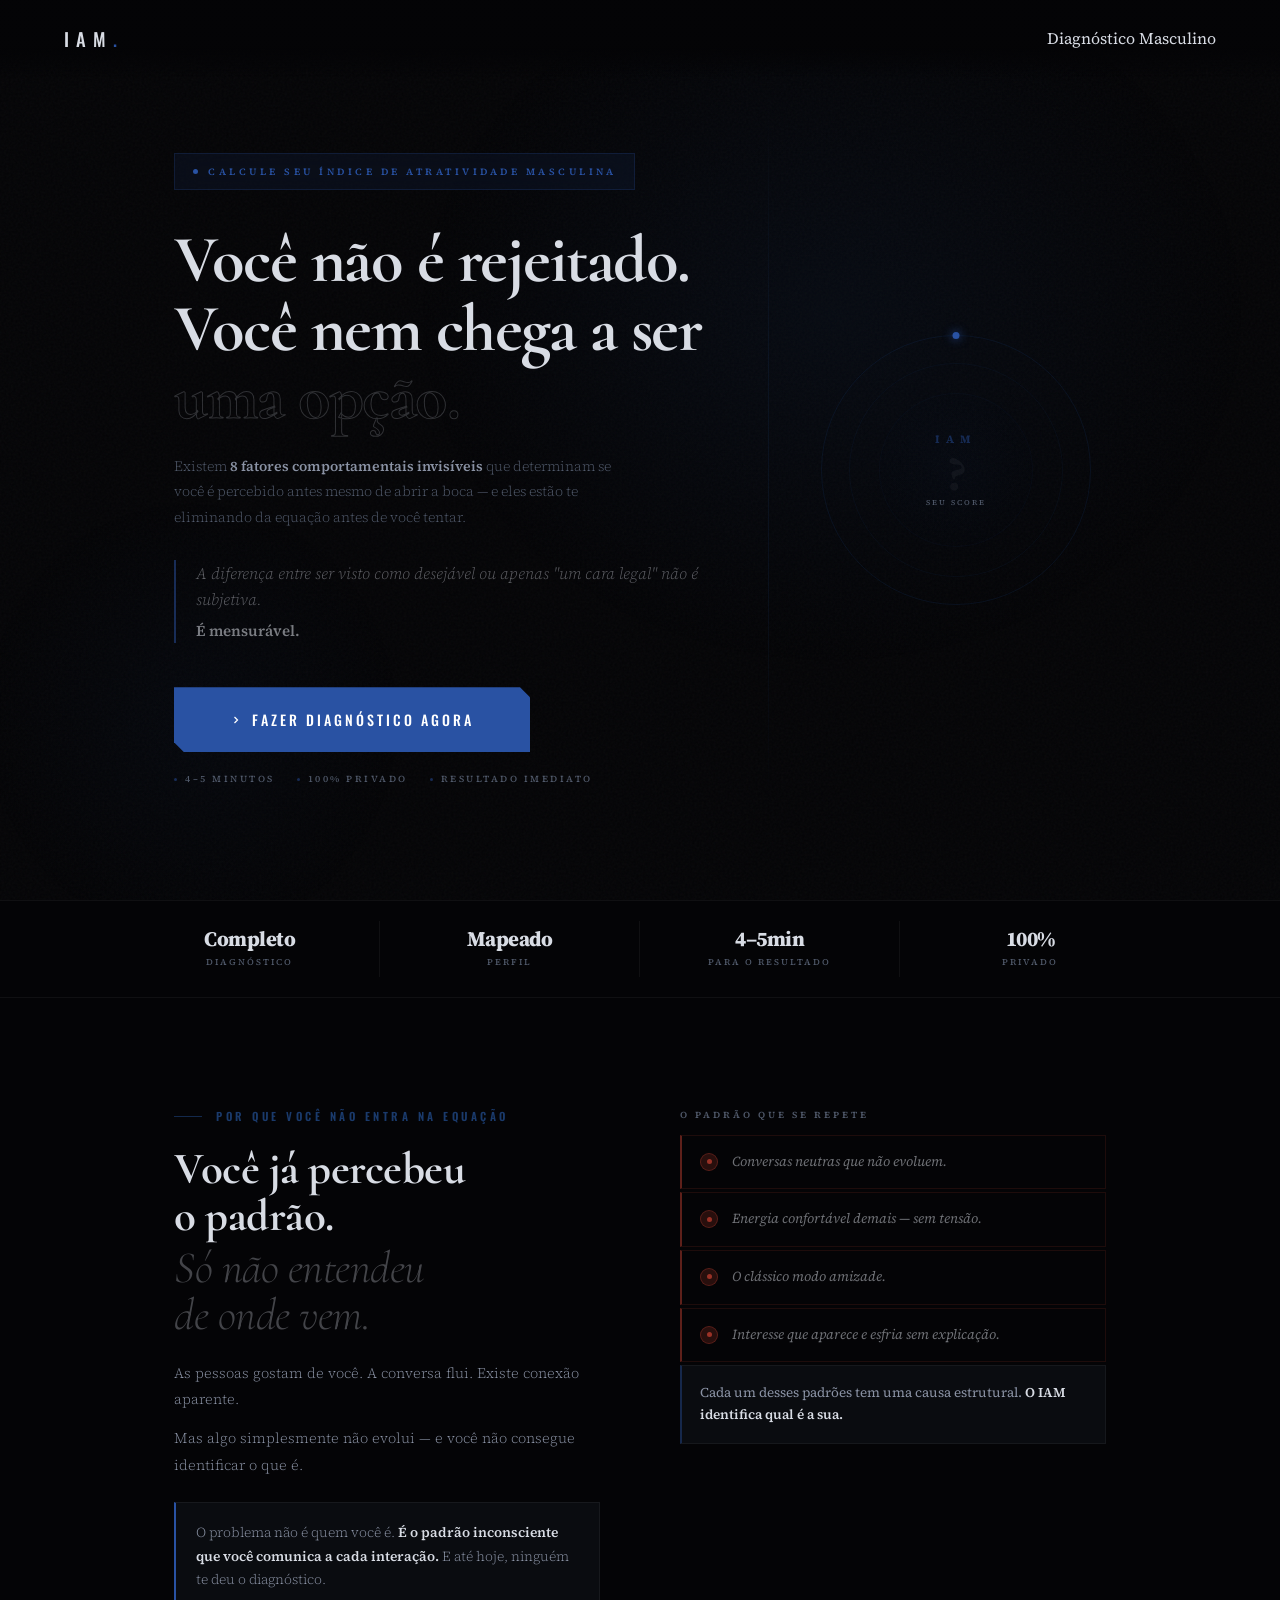
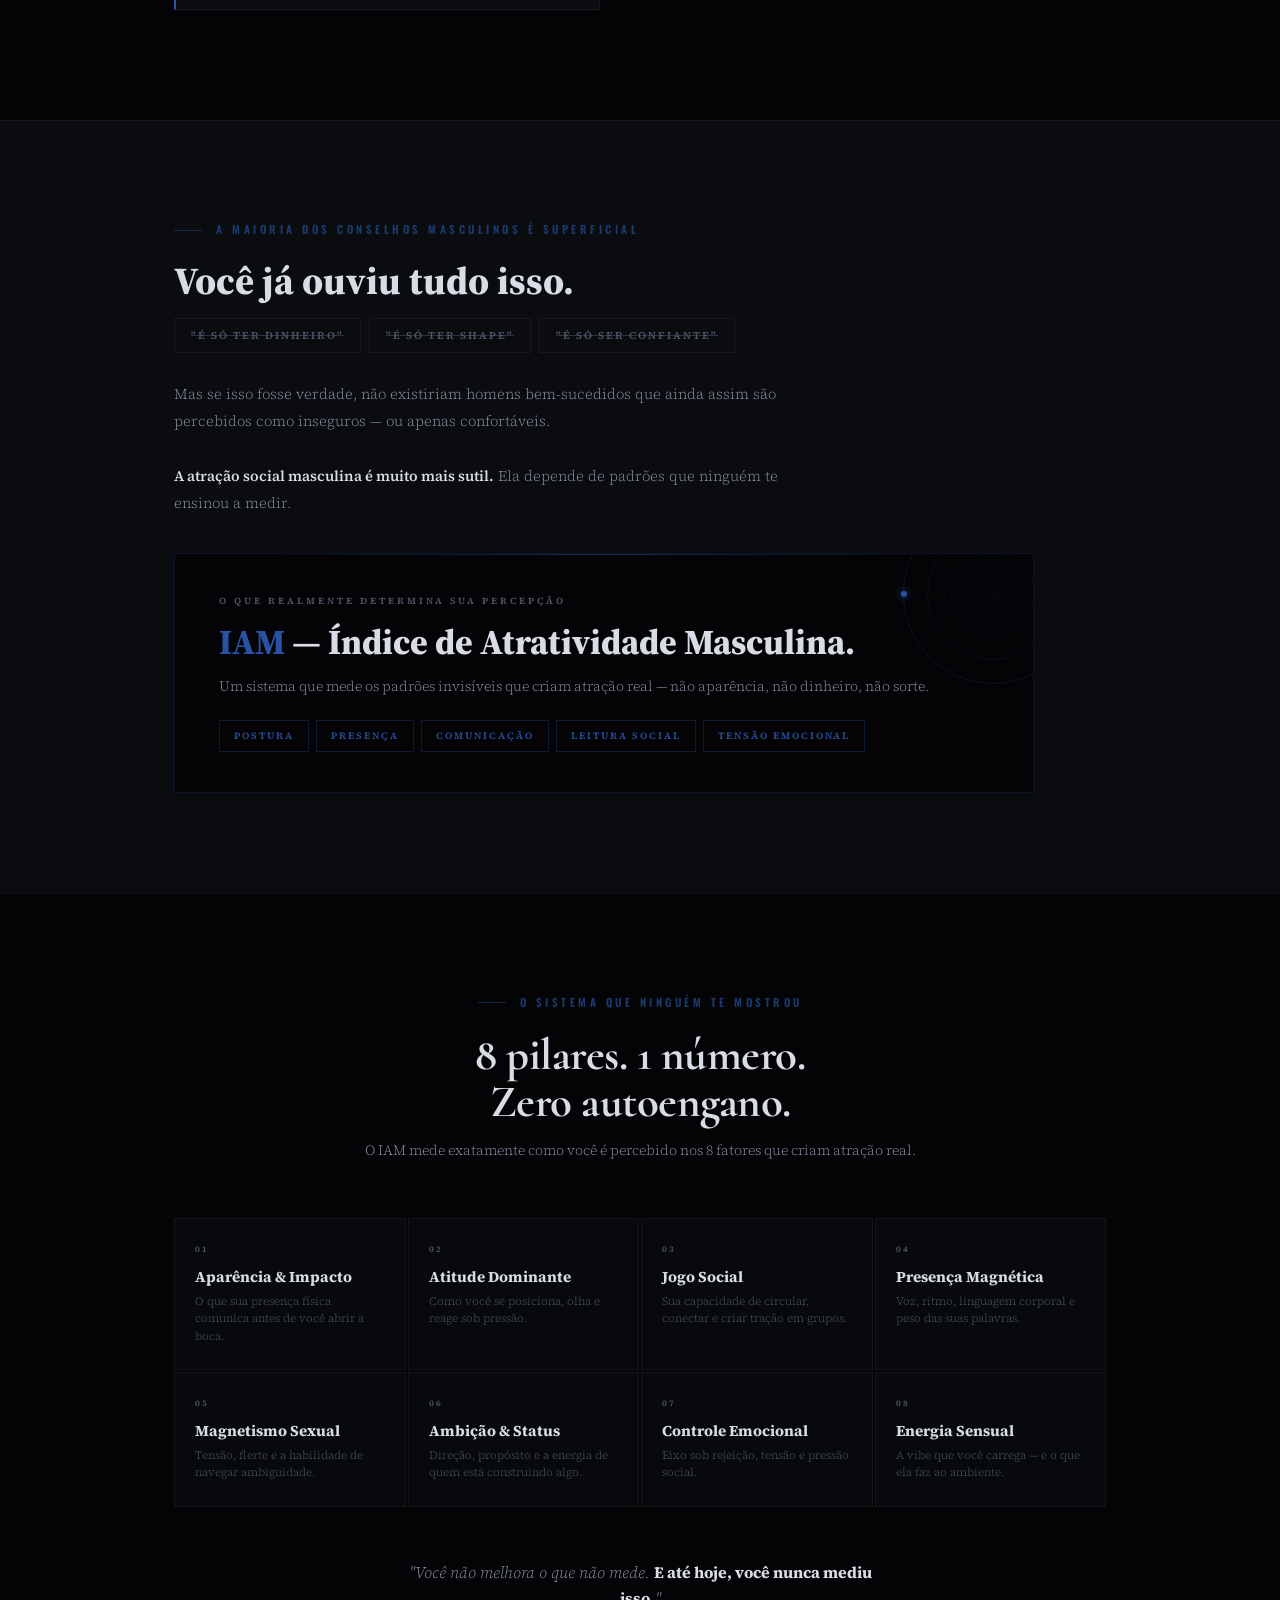
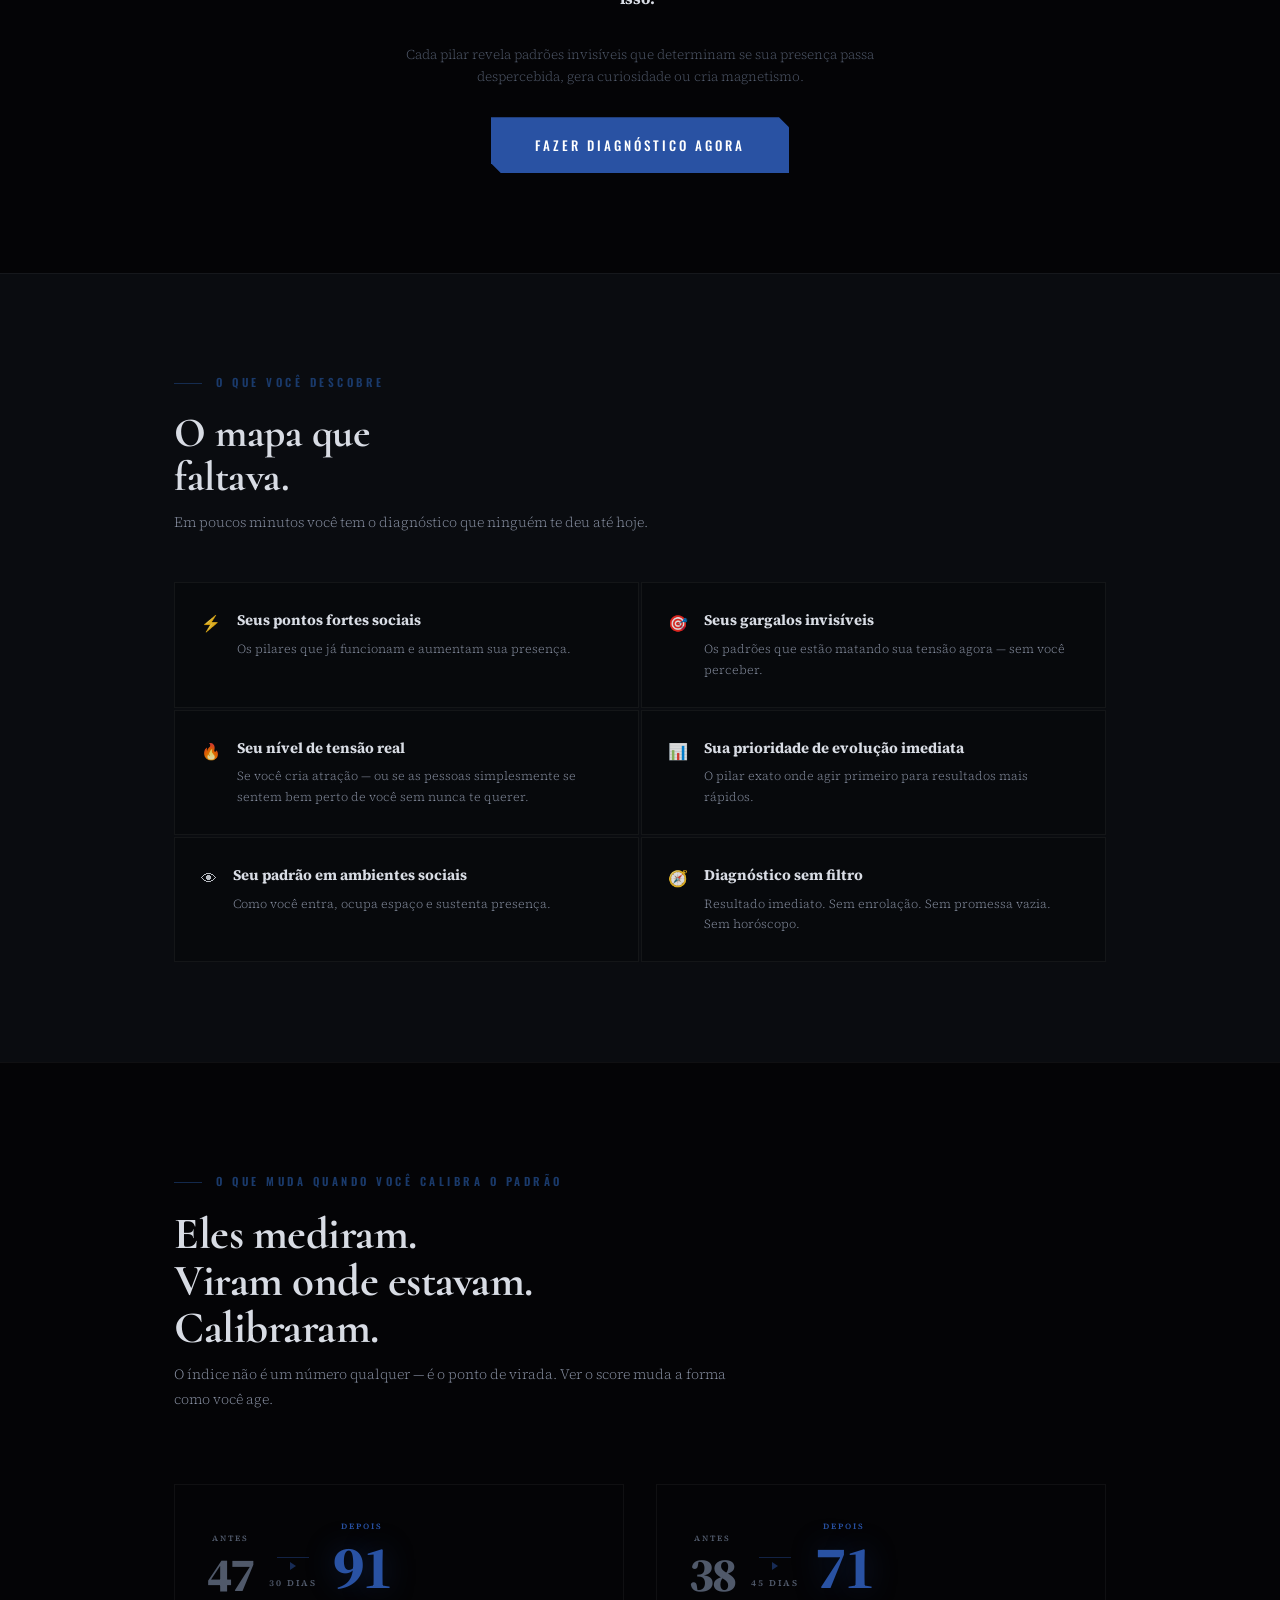
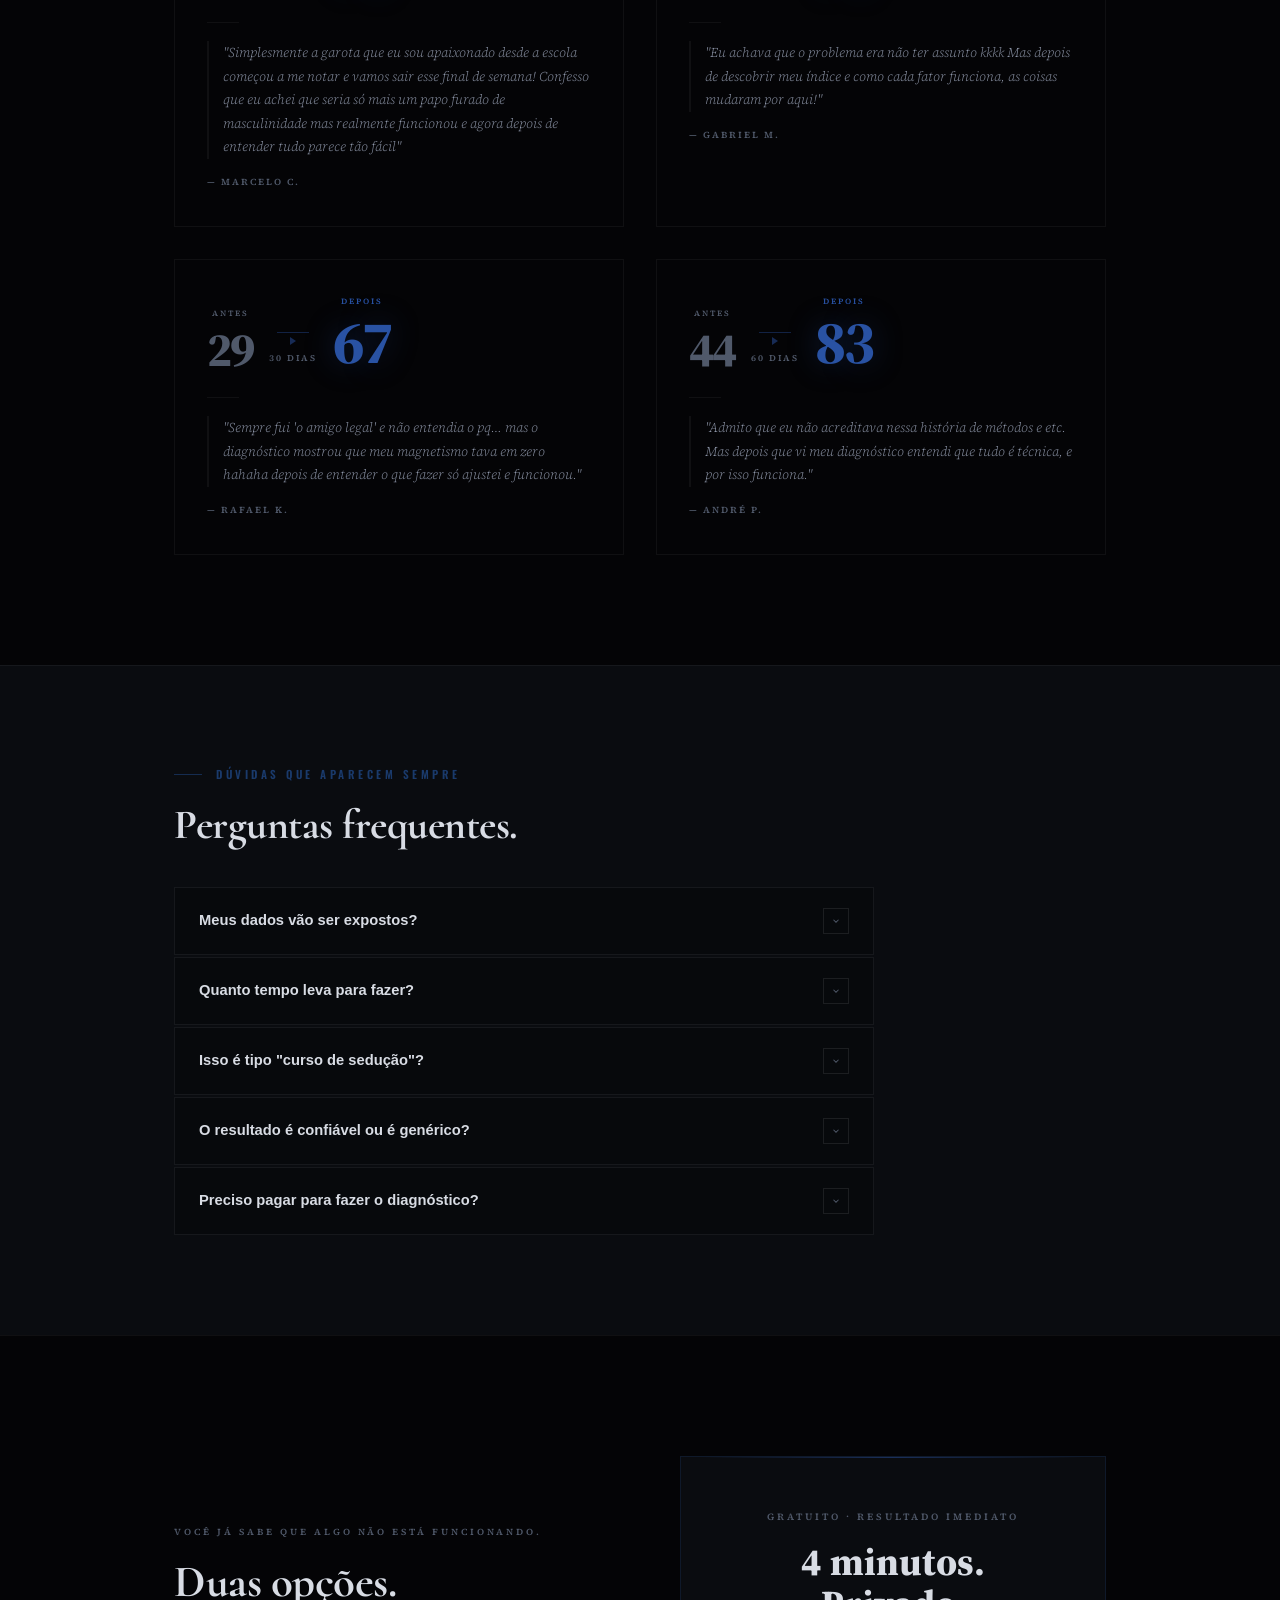
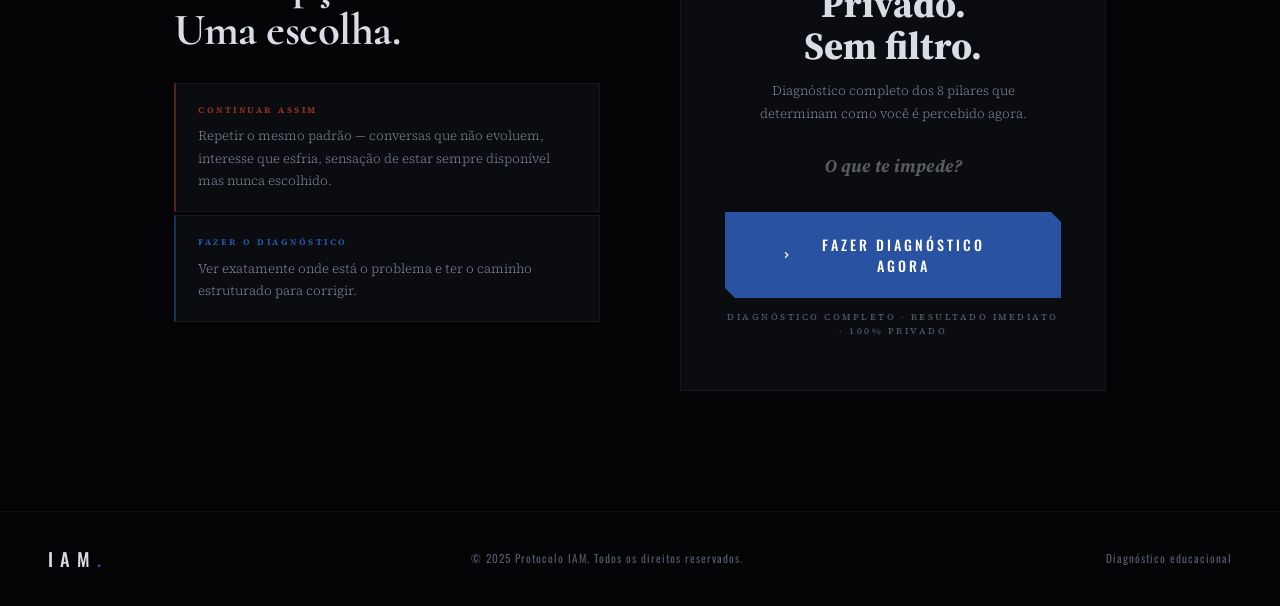
==== commit ba042d0e: "Update index.html" ====
--- a/index.html
+++ b/index.html
@@ -13,141 +13,152 @@
 ══════════════════════════════════════════ */
 .hero {
   min-height: 100vh;
-  display: flex;
-  align-items: center;
+  display: flex; align-items: center;
   padding: 140px 0 100px;
-  position: relative;
-  overflow: hidden;
+  position: relative; overflow: hidden;
 }
 .hero-ambient {
   position: absolute; inset: 0; pointer-events: none;
   background:
-    radial-gradient(ellipse 55% 60% at 65% 40%, rgba(26,58,107,0.1) 0%, transparent 65%),
-    radial-gradient(ellipse 35% 50% at 20% 75%, rgba(26,58,107,0.06) 0%, transparent 55%);
+    radial-gradient(ellipse 50% 60% at 65% 35%, rgba(26,58,107,0.12) 0%, transparent 65%),
+    radial-gradient(ellipse 30% 45% at 15% 80%, rgba(26,58,107,0.07) 0%, transparent 55%);
 }
 .hero-grid-line {
-  position: absolute; top: 0; bottom: 0; left: 60%;
-  width: 1px;
-  background: linear-gradient(to bottom, transparent 10%, rgba(26,58,107,0.2) 40%, rgba(26,58,107,0.2) 65%, transparent 90%);
+  position: absolute; top: 0; bottom: 0; left: 60%; width: 1px;
+  background: linear-gradient(to bottom, transparent 10%, rgba(26,58,107,0.18) 40%, rgba(26,58,107,0.18) 65%, transparent 90%);
 }
 .hero-body {
   display: grid;
-  grid-template-columns: 1.15fr 320px;
-  gap: 100px;
-  align-items: center;
-}
+  grid-template-columns: 1.2fr 300px;
+  gap: 100px; align-items: center;
+}
+
+/* GLASS BADGE */
 .hero-badge {
   display: inline-flex; align-items: center; gap: 10px;
-  font-family: var(--font-label); font-size: 0.65rem; font-weight: 400;
-  letter-spacing: 4px; text-transform: uppercase; color: var(--accent-ui);
-  margin-bottom: 32px;
-}
-.hero-badge::before { content:''; width:28px; height:1px; background:var(--accent-ui); opacity:0.7; }
+  font-size: 0.6rem; font-weight: 600; letter-spacing: 3.5px;
+  text-transform: uppercase; color: var(--accent-ui);
+  background: rgba(41,82,163,0.1);
+  backdrop-filter: blur(14px); -webkit-backdrop-filter: blur(14px);
+  border: 1px solid rgba(41,82,163,0.22);
+  padding: 10px 18px;
+  margin-bottom: 36px;
+}
+.hero-badge-dot {
+  width: 5px; height: 5px; border-radius: 50%;
+  background: var(--accent-ui);
+  animation: pulse-dot 2.4s ease-in-out infinite;
+  flex-shrink: 0;
+}
 
 .hero h1 {
-  font-size: clamp(2.4rem, 5vw, 4.6rem);
-  font-weight: 700; color: var(--text);
-  letter-spacing: -1px; line-height: 1.04;
+  font-size: clamp(2.6rem, 5.2vw, 4.8rem);
+  font-weight: 800; color: var(--text);
+  letter-spacing: -1.5px; line-height: 1.03;
   margin-bottom: 0;
 }
 .hero h1 .muted {
   color: transparent;
-  -webkit-text-stroke: 1px rgba(216,220,228,0.22);
+  -webkit-text-stroke: 1px rgba(216,220,228,0.2);
+  display: block;
 }
 .hero h1 .break { display: block; }
 
 .hero-structural {
-  font-family: var(--font-body);
-  font-size: 0.98rem; font-weight: 400; color: var(--text-2);
-  line-height: 1.75; max-width: 500px;
-  margin: 24px 0 0;
-}
-.hero-structural strong { color: var(--text); font-weight: 600; }
+  font-size: 0.88rem; font-weight: 300; color: var(--text-3);
+  line-height: 1.8; max-width: 460px; margin: 22px 0 0;
+}
+.hero-structural strong {
+  color: var(--text-2); font-weight: 600;
+}
 
 .hero-quote {
-  font-family: var(--font-display);
-  font-size: 1.1rem; font-style: italic;
-  color: rgba(216,220,228,0.38);
-  border-left: 2px solid var(--accent-ui);
-  padding-left: 20px;
-  margin: 32px 0 44px;
-  line-height: 1.6;
+  border-left: 2px solid rgba(41,82,163,0.5);
+  padding-left: 20px; margin: 30px 0 44px; line-height: 1.65;
+}
+.hero-quote p {
+  font-size: 1rem; font-weight: 300; font-style: italic;
+  color: rgba(216,220,228,0.42); margin-bottom: 4px;
 }
 .hero-quote span {
-  display: block;
-  margin-top: 8px;
-  font-size: 1rem;
+  font-size: 0.95rem; font-weight: 600;
+  color: rgba(216,220,228,0.55);
 }
 
 .hero-meta {
-  display: flex; align-items: center; gap: 24px;
-  margin-top: 22px; flex-wrap: wrap;
+  display: flex; align-items: center; gap: 22px;
+  margin-top: 20px; flex-wrap: wrap;
 }
 .hero-meta-item {
-  font-family: var(--font-label); font-size: 0.6rem; font-weight: 400;
-  letter-spacing: 2.5px; text-transform: uppercase; color: var(--text-3);
+  font-size: 0.58rem; font-weight: 500; letter-spacing: 2.5px;
+  text-transform: uppercase; color: var(--text-3);
   display: flex; align-items: center; gap: 8px;
 }
 .hero-meta-item::before {
-  content:''; width:4px; height:4px; border-radius:50%;
-  background:var(--accent-ui); opacity:0.55;
+  content: ''; width: 3px; height: 3px; border-radius: 50%;
+  background: var(--accent-ui); opacity: 0.5;
 }
 
 /* VISUAL RING */
-.hero-visual { display:flex; align-items:center; justify-content:center; }
-.vis-ring-wrap { position:relative; width:280px; height:280px; }
+.hero-visual { display: flex; align-items: center; justify-content: center; }
+.vis-ring-wrap { position: relative; width: 270px; height: 270px; }
 .vis-ring-outer {
-  position:absolute; inset:0; border-radius:50%;
-  border:1px solid rgba(26,58,107,0.25);
+  position: absolute; inset: 0; border-radius: 50%;
+  border: 1px solid rgba(26,58,107,0.22);
   animation: rotateSlow 30s linear infinite;
 }
 .vis-ring-outer::before {
-  content:''; position:absolute; top:-4px; left:50%; transform:translateX(-50%);
-  width:7px; height:7px; border-radius:50%;
-  background:var(--accent-ui); box-shadow:0 0 12px var(--accent-ui);
+  content: ''; position: absolute; top: -4px; left: 50%; transform: translateX(-50%);
+  width: 7px; height: 7px; border-radius: 50%;
+  background: var(--accent-ui); box-shadow: 0 0 10px var(--accent-ui);
+  animation: pulse-dot 2.4s ease-in-out infinite;
 }
 .vis-ring-mid {
-  position:absolute; inset:30px; border-radius:50%;
-  border:1px solid rgba(26,58,107,0.14);
+  position: absolute; inset: 28px; border-radius: 50%;
+  border: 1px solid rgba(26,58,107,0.12);
   animation: rotateReverse 20s linear infinite;
 }
 .vis-ring-inner {
-  position:absolute; inset:60px; border-radius:50%;
-  border:1px solid rgba(26,58,107,0.09);
-  background:radial-gradient(circle, rgba(26,58,107,0.05), transparent);
-  display:flex; align-items:center; justify-content:center;
+  position: absolute; inset: 58px; border-radius: 50%;
+  border: 1px solid rgba(26,58,107,0.08);
+  background: radial-gradient(circle, rgba(26,58,107,0.05), transparent);
+  display: flex; align-items: center; justify-content: center;
 }
 .vis-iam {
-  font-family:var(--font-label); font-size:0.85rem; font-weight:500;
-  letter-spacing:6px; color:rgba(41,82,163,0.5); text-align:center;
+  font-size: 0.7rem; font-weight: 700; letter-spacing: 6px;
+  color: rgba(41,82,163,0.45); text-align: center;
 }
 .vis-score {
-  font-family:var(--font-display); font-size:3.2rem; font-weight:700;
-  color:rgba(216,220,228,0.06); line-height:1; text-align:center;
+  font-size: 3rem; font-weight: 800;
+  color: rgba(216,220,228,0.05); line-height: 1; text-align: center;
 }
 .vis-label {
-  font-family:var(--font-label); font-size:0.5rem; letter-spacing:2px;
-  color:var(--text-3); text-transform:uppercase; text-align:center;
+  font-size: 0.46rem; font-weight: 500; letter-spacing: 2px;
+  color: var(--text-3); text-transform: uppercase; text-align: center;
 }
 
 /* ══════════════════════════════════════════
    PROOF STRIP
 ══════════════════════════════════════════ */
 .proof-strip {
-  padding: 18px 0;
-  border-top: 1px solid var(--border);
-  border-bottom: 1px solid var(--border);
-  display: flex; justify-content: center; gap: 56px;
-  flex-wrap: wrap; position: relative; z-index: 1;
-}
-.proof-strip-item { text-align: center; }
+  padding: 20px 0;
+  border-top: 1px solid var(--border); border-bottom: 1px solid var(--border);
+  display: flex; justify-content: center; gap: 0;
+  position: relative; z-index: 1;
+}
+.proof-strip-item {
+  flex: 1; text-align: center; padding: 8px 16px;
+  border-right: 1px solid var(--border);
+  max-width: 260px;
+}
+.proof-strip-item:last-child { border-right: none; }
 .proof-strip-val {
-  font-family: var(--font-display); font-size: 1.45rem; font-weight: 700;
-  color: var(--text); line-height: 1;
+  font-size: 1.3rem; font-weight: 800;
+  color: var(--text); line-height: 1; letter-spacing: -0.5px;
 }
 .proof-strip-label {
-  font-family: var(--font-label); font-size: 0.58rem; font-weight: 400;
-  letter-spacing: 2px; text-transform: uppercase; color: var(--text-3); margin-top: 4px;
+  font-size: 0.55rem; font-weight: 500; letter-spacing: 2px;
+  text-transform: uppercase; color: var(--text-3); margin-top: 5px;
 }
 
 /* ══════════════════════════════════════════
@@ -155,339 +166,342 @@
 ══════════════════════════════════════════ */
 .motivo-section { padding: 110px 0; }
 .motivo-layout {
-  display: grid;
-  grid-template-columns: 1fr 1fr;
-  gap: 80px;
-  align-items: start;
+  display: grid; grid-template-columns: 1fr 1fr;
+  gap: 80px; align-items: start;
 }
 .motivo-left h2 {
-  font-size: clamp(2rem, 3.8vw, 3.2rem);
-  font-weight: 700; line-height: 1.05; margin-bottom: 20px;
+  font-size: clamp(1.9rem, 3.5vw, 3rem);
+  font-weight: 800; line-height: 1.06; margin-bottom: 20px;
 }
 .motivo-left h2 em {
-  font-style: italic; font-weight: 600;
-  color: rgba(216,220,228,0.28);
+  font-style: italic; font-weight: 300;
+  color: rgba(216,220,228,0.3); display: block; margin-top: 4px;
 }
 .motivo-body {
-  font-family: var(--font-body);
-  font-size: 0.95rem; color: var(--text-2); line-height: 1.8;
-}
-.motivo-body p + p { margin-top: 14px; }
-
-.motivo-patterns {
-  display: flex; flex-direction: column; gap: 2px;
-  margin: 24px 0;
-}
+  font-size: 0.9rem; font-weight: 300; color: var(--text-2);
+  line-height: 1.85;
+}
+.motivo-body p + p { margin-top: 12px; }
+.motivo-close {
+  margin-top: 24px; padding: 18px 20px;
+  border-left: 2px solid var(--accent-ui); background: var(--surface);
+  border-top: 1px solid var(--border); border-right: 1px solid var(--border);
+  border-bottom: 1px solid var(--border);
+}
+.motivo-close p { font-size: 0.86rem; font-weight: 300; color: var(--text-2); line-height: 1.7; }
+.motivo-close strong { color: var(--text); font-weight: 600; }
+
+/* PADRÕES NEGATIVOS — sensação palpável */
+.motivo-right-head {
+  font-size: 0.58rem; font-weight: 600; letter-spacing: 3px;
+  text-transform: uppercase; color: var(--text-3); margin-bottom: 12px;
+}
+.motivo-patterns { display: flex; flex-direction: column; gap: 3px; }
 .motivo-pattern {
-  background: var(--surface);
-  border: 1px solid var(--border);
-  border-left: 2px solid rgba(41,82,163,0.3);
-  padding: 14px 20px;
-  font-family: var(--font-display);
-  font-style: italic; font-size: 0.98rem;
-  color: rgba(216,220,228,0.45);
-  line-height: 1.4;
-  transition: border-color 0.25s;
-}
-.motivo-pattern:hover { border-left-color: var(--accent-ui); }
-
-.motivo-close {
-  margin-top: 8px;
-  padding: 20px 22px;
-  border-left: 2px solid var(--accent-ui);
-  background: var(--surface);
-  border-top: 1px solid var(--border);
-  border-right: 1px solid var(--border);
-  border-bottom: 1px solid var(--border);
-}
-.motivo-close p {
-  font-family: var(--font-body);
-  font-size: 0.9rem; color: var(--text-2); line-height: 1.7;
-}
-.motivo-close strong { color: var(--text); }
-
-.motivo-right-head {
-  font-family: var(--font-label);
-  font-size: 0.6rem; font-weight: 400; letter-spacing: 3px;
-  text-transform: uppercase; color: var(--text-3);
-  margin-bottom: 16px;
-}
+  display: flex; align-items: flex-start; gap: 14px;
+  background: var(--danger-dim);
+  border: 1px solid rgba(184,60,46,0.15);
+  border-left: 2px solid rgba(184,60,46,0.5);
+  padding: 16px 18px;
+  transition: border-color 0.25s, background 0.25s;
+}
+.motivo-pattern:hover {
+  background: rgba(184,60,46,0.16);
+  border-left-color: var(--danger);
+}
+.motivo-pattern-icon {
+  width: 18px; height: 18px; border-radius: 50%;
+  background: rgba(184,60,46,0.2);
+  border: 1px solid rgba(184,60,46,0.35);
+  display: flex; align-items: center; justify-content: center;
+  flex-shrink: 0; margin-top: 1px;
+}
+.motivo-pattern-icon::before {
+  content: ''; width: 5px; height: 5px; border-radius: 50%;
+  background: var(--danger); opacity: 0.8;
+}
+.motivo-pattern p {
+  font-size: 0.86rem; font-weight: 400;
+  color: rgba(216,220,228,0.5); line-height: 1.5;
+  font-style: italic;
+}
+.motivo-pattern-close {
+  margin-top: 3px; padding: 16px 18px;
+  background: var(--surface); border: 1px solid var(--border);
+  border-left: 2px solid rgba(41,82,163,0.4);
+}
+.motivo-pattern-close p {
+  font-size: 0.84rem; font-weight: 400; color: var(--text-2); line-height: 1.65;
+}
+.motivo-pattern-close strong { color: var(--text); font-weight: 600; }
 
 /* ══════════════════════════════════════════
    QUEBRA DE CRENÇA
 ══════════════════════════════════════════ */
 .crenca-section {
-  padding: 100px 0;
-  border-top: 1px solid var(--border);
+  padding: 100px 0; border-top: 1px solid var(--border);
   background: var(--surface);
 }
 .crenca-inner { max-width: 860px; }
 .crenca-intro {
-  font-family: var(--font-display);
   font-size: clamp(1.6rem, 3vw, 2.4rem);
-  font-weight: 700; line-height: 1.15; margin-bottom: 12px;
-}
-.crenca-sub {
-  font-family: var(--font-body);
-  font-size: 0.95rem; color: var(--text-2); line-height: 1.75;
-  margin-bottom: 32px; max-width: 600px;
+  font-weight: 800; line-height: 1.12; margin-bottom: 16px;
 }
 .crenca-mitos {
-  display: flex; gap: 8px; flex-wrap: wrap; margin-bottom: 32px;
+  display: flex; gap: 8px; flex-wrap: wrap; margin-bottom: 28px;
 }
 .crenca-mito {
-  font-family: var(--font-label);
-  font-size: 0.7rem; font-weight: 400; letter-spacing: 2px;
+  font-size: 0.65rem; font-weight: 600; letter-spacing: 2px;
   color: var(--text-3); border: 1px solid var(--border);
   padding: 8px 16px; text-transform: uppercase;
-  position: relative;
-}
-.crenca-mito::after {
-  content: '';
-  position: absolute; top: 50%; left: 0; right: 0;
-  height: 1px; background: var(--text-3); opacity: 0.4;
-}
-
+  position: relative; text-decoration: line-through;
+  text-decoration-color: rgba(80,89,106,0.5);
+}
 .crenca-body {
-  font-family: var(--font-body);
-  font-size: 0.95rem; color: var(--text-2);
-  line-height: 1.8; margin-bottom: 36px;
-}
-.crenca-body strong { color: var(--text); }
-
-/* IAM CARD DESTAQUE */
+  font-size: 0.92rem; font-weight: 300; color: var(--text-2);
+  line-height: 1.85; margin-bottom: 36px; max-width: 640px;
+}
+.crenca-body strong { color: var(--text); font-weight: 600; }
+
+/* IAM CARD COM RING */
 .iam-card {
-  background: var(--bg);
-  border: 1px solid rgba(41,82,163,0.25);
-  padding: 36px 40px;
-  position: relative;
-  overflow: hidden;
+  background: var(--bg); border: 1px solid rgba(41,82,163,0.2);
+  padding: 40px 44px; position: relative; overflow: hidden;
 }
 .iam-card::before {
-  content: '';
-  position: absolute; top: 0; left: 0; right: 0; height: 2px;
-  background: linear-gradient(to right, transparent, var(--accent-ui), transparent);
-}
+  content: ''; position: absolute; top: 0; left: 0; right: 0; height: 1px;
+  background: linear-gradient(to right, transparent 10%, rgba(41,82,163,0.5) 50%, transparent 90%);
+}
+/* Ring sobreposto no canto superior direito */
+.iam-card-ring {
+  position: absolute; top: -50px; right: -50px;
+  width: 180px; height: 180px; pointer-events: none;
+}
+.iam-card-ring-outer {
+  position: absolute; inset: 0; border-radius: 50%;
+  border: 1px solid rgba(41,82,163,0.2);
+  animation: rotateSlow 22s linear infinite;
+}
+.iam-card-ring-outer::before {
+  content: ''; position: absolute; top: 50%; left: -3px; transform: translateY(-50%);
+  width: 6px; height: 6px; border-radius: 50%;
+  background: var(--accent-ui); box-shadow: 0 0 8px var(--accent-ui);
+  animation: pulse-dot 2.4s ease-in-out infinite;
+}
+.iam-card-ring-mid {
+  position: absolute; inset: 24px; border-radius: 50%;
+  border: 1px solid rgba(41,82,163,0.12);
+  animation: rotateReverse 16s linear infinite;
+}
+.iam-card-ring-inner {
+  position: absolute; inset: 48px; border-radius: 50%;
+  border: 1px solid rgba(41,82,163,0.07);
+  background: radial-gradient(circle, rgba(41,82,163,0.04), transparent);
+}
+
 .iam-card-label {
-  font-family: var(--font-label);
-  font-size: 0.6rem; font-weight: 400; letter-spacing: 3px;
-  text-transform: uppercase; color: var(--text-3); margin-bottom: 12px;
+  font-size: 0.58rem; font-weight: 600; letter-spacing: 3px;
+  text-transform: uppercase; color: var(--text-3); margin-bottom: 14px;
+  position: relative; z-index: 1;
 }
 .iam-card-title {
-  font-family: var(--font-display);
-  font-size: clamp(1.6rem, 3vw, 2.4rem);
-  font-weight: 700; line-height: 1.1; margin-bottom: 12px;
+  font-size: clamp(1.5rem, 3vw, 2.2rem);
+  font-weight: 800; line-height: 1.1; margin-bottom: 12px;
+  position: relative; z-index: 1;
 }
 .iam-card-title span { color: var(--accent-ui); }
 .iam-card-desc {
-  font-family: var(--font-body);
-  font-size: 0.9rem; color: var(--text-2); line-height: 1.7;
-}
-
-/* PADRÕES LIST */
+  font-size: 0.88rem; font-weight: 300; color: var(--text-2);
+  line-height: 1.75; position: relative; z-index: 1;
+}
 .padroes-list {
-  display: flex; flex-wrap: wrap; gap: 8px; margin-top: 20px;
+  display: flex; flex-wrap: wrap; gap: 7px; margin-top: 22px;
+  position: relative; z-index: 1;
 }
 .padrao-tag {
-  font-family: var(--font-label);
-  font-size: 0.65rem; font-weight: 400; letter-spacing: 2px;
+  font-size: 0.6rem; font-weight: 600; letter-spacing: 2px;
   text-transform: uppercase; color: var(--accent-ui);
-  border: 1px solid rgba(41,82,163,0.3);
-  padding: 7px 14px;
+  border: 1px solid rgba(41,82,163,0.28); padding: 7px 14px;
 }
 
 /* ══════════════════════════════════════════
    PILARES
 ══════════════════════════════════════════ */
-.pilares-section {
-  padding: 100px 0;
-  border-top: 1px solid var(--border);
-}
-.pilares-header {
-  text-align: center; max-width: 580px;
-  margin: 0 auto 20px;
-}
+.pilares-section { padding: 100px 0; border-top: 1px solid var(--border); }
+.pilares-header { text-align: center; max-width: 560px; margin: 0 auto 56px; }
 .pilares-header h2 {
-  font-size: clamp(1.9rem, 3.8vw, 3rem);
-  font-weight: 700; line-height: 1.05; margin-bottom: 12px;
+  font-size: clamp(1.8rem, 3.5vw, 2.8rem);
+  font-weight: 800; line-height: 1.05; margin-bottom: 12px;
 }
 .pilares-header p {
-  font-family: var(--font-body);
-  font-size: 0.92rem; color: var(--text-2); line-height: 1.7;
-}
-.pilares-tagline {
-  text-align: center;
-  font-family: var(--font-label);
-  font-size: 0.7rem; font-weight: 400; letter-spacing: 3px;
-  text-transform: uppercase; color: var(--text-3);
-  margin-bottom: 52px;
+  font-size: 0.88rem; font-weight: 300; color: var(--text-2); line-height: 1.75;
 }
 .pilares-grid {
-  display: grid;
-  grid-template-columns: repeat(4, 1fr);
-  gap: 2px;
+  display: grid; grid-template-columns: repeat(4, 1fr); gap: 2px;
 }
 .pilar-card {
   background: var(--bg-2); border: 1px solid var(--border);
-  padding: 26px 22px; transition: all 0.25s;
-  position: relative; overflow: hidden;
+  padding: 24px 20px; transition: all 0.25s; position: relative; overflow: hidden;
 }
 .pilar-card::after {
-  content: ''; position: absolute; bottom: 0; left: 0; right: 0; height: 2px;
+  content: ''; position: absolute; bottom: 0; left: 0; right: 0; height: 1px;
   background: var(--accent-ui); transform: scaleX(0); transform-origin: left;
   transition: transform 0.3s ease;
 }
 .pilar-card:hover::after { transform: scaleX(1); }
-.pilar-card:hover { background: var(--surface-2); border-color: rgba(41,82,163,0.2); }
+.pilar-card:hover { background: var(--surface-2); border-color: rgba(41,82,163,0.18); }
 .pilar-n {
-  font-family: var(--font-label); font-size: 0.55rem; font-weight: 400;
-  letter-spacing: 2px; color: var(--text-3); margin-bottom: 10px;
-}
-.pilar-nome {
-  font-family: var(--font-display); font-size: 1rem; font-weight: 700;
-  color: var(--text); line-height: 1.2; margin-bottom: 7px;
-}
-.pilar-desc { font-size: 0.73rem; color: var(--text-3); line-height: 1.55; font-family: var(--font-body); }
-
+  font-size: 0.52rem; font-weight: 600; letter-spacing: 2px;
+  color: var(--text-3); margin-bottom: 10px;
+}
+.pilar-nome { font-size: 0.95rem; font-weight: 700; color: var(--text); line-height: 1.25; margin-bottom: 7px; }
+.pilar-desc { font-size: 0.71rem; font-weight: 300; color: var(--text-3); line-height: 1.55; }
+
+.pilares-bottom { text-align: center; margin-top: 52px; }
 .pilares-quote {
-  text-align: center; margin-top: 52px;
-  font-family: var(--font-display);
-  font-style: italic; font-size: 1.1rem;
-  color: var(--text-2); line-height: 1.55;
-  max-width: 560px; margin-left: auto; margin-right: auto;
-}
-.pilares-cta { text-align: center; margin-top: 36px; }
+  font-size: 1rem; font-weight: 300; font-style: italic;
+  color: var(--text-2); line-height: 1.65; max-width: 500px;
+  margin: 0 auto 32px;
+}
+.pilares-quote strong { font-weight: 700; color: var(--text); font-style: normal; }
+.pilares-subdesc {
+  font-size: 0.84rem; font-weight: 300; color: var(--text-3);
+  max-width: 480px; margin: 0 auto 28px; line-height: 1.7;
+}
 
 /* ══════════════════════════════════════════
    BENEFÍCIOS
 ══════════════════════════════════════════ */
 .ben-section { padding: 100px 0; border-top: 1px solid var(--border); background: var(--surface); }
-.ben-header { max-width: 500px; margin-bottom: 48px; }
-.ben-header h2 {
-  font-size: clamp(1.8rem, 3.5vw, 2.8rem);
-  font-weight: 700; margin-bottom: 10px;
-}
-.ben-header p {
-  font-family: var(--font-body);
-  font-size: 0.92rem; color: var(--text-2); line-height: 1.7;
-}
-.ben-grid {
-  display: grid;
-  grid-template-columns: 1fr 1fr;
-  gap: 2px;
-}
+.ben-header { max-width: 480px; margin-bottom: 48px; }
+.ben-header h2 { font-size: clamp(1.8rem, 3.5vw, 2.6rem); font-weight: 800; margin-bottom: 10px; }
+.ben-header p { font-size: 0.88rem; font-weight: 300; color: var(--text-2); line-height: 1.75; }
+.ben-grid { display: grid; grid-template-columns: 1fr 1fr; gap: 2px; }
 .ben-card {
   background: var(--bg-2); border: 1px solid var(--border);
-  padding: 28px; display: flex; gap: 18px; transition: border-color 0.25s;
-}
-.ben-card:hover { border-color: rgba(41,82,163,0.2); }
-.ben-icon { font-size: 1.1rem; flex-shrink: 0; margin-top: 2px; }
-.ben-title {
-  font-family: var(--font-display); font-size: 1rem; font-weight: 700;
-  margin-bottom: 6px; color: var(--text);
-}
-.ben-desc { font-family: var(--font-body); font-size: 0.8rem; color: var(--text-2); line-height: 1.65; }
+  padding: 26px; display: flex; gap: 16px; transition: border-color 0.25s;
+}
+.ben-card:hover { border-color: rgba(41,82,163,0.18); }
+.ben-icon { font-size: 1rem; flex-shrink: 0; margin-top: 2px; opacity: 0.85; }
+.ben-title { font-size: 0.92rem; font-weight: 700; margin-bottom: 6px; color: var(--text); }
+.ben-desc { font-size: 0.77rem; font-weight: 300; color: var(--text-2); line-height: 1.7; }
 
 /* ══════════════════════════════════════════
-   PROVA SOCIAL
+   PROVA SOCIAL — redesign
 ══════════════════════════════════════════ */
-.prova-section { padding: 100px 0; border-top: 1px solid var(--border); }
+.prova-section { padding: 110px 0; border-top: 1px solid var(--border); }
+.prova-intro { max-width: 560px; margin-bottom: 72px; }
+.prova-intro h2 { font-size: clamp(1.8rem, 3.5vw, 2.8rem); font-weight: 800; margin-bottom: 10px; }
+.prova-intro p { font-size: 0.88rem; font-weight: 300; color: var(--text-2); line-height: 1.75; }
+
 .prova-grid {
-  display: grid;
-  grid-template-columns: repeat(2, 1fr);
-  gap: 2px;
-  margin-top: 48px;
+  display: grid; grid-template-columns: repeat(2, 1fr);
+  gap: 32px;
 }
 .prova-card {
-  background: var(--surface); border: 1px solid var(--border);
-  padding: 30px 28px;
-}
-.prova-scores {
-  display: flex; align-items: center; gap: 10px; margin-bottom: 10px;
-}
+  background: transparent;
+  border: 1px solid var(--border);
+  padding: 36px 32px;
+  position: relative;
+  transition: border-color 0.3s;
+}
+.prova-card:hover { border-color: rgba(41,82,163,0.2); }
+
+/* Score evolution — destaque máximo */
+.prova-evolution {
+  display: flex; align-items: flex-end; gap: 16px;
+  margin-bottom: 24px;
+}
+.prova-before-wrap, .prova-after-wrap { display: flex; flex-direction: column; align-items: center; gap: 4px; }
+.prova-score-label {
+  font-size: 0.5rem; font-weight: 600; letter-spacing: 2px;
+  text-transform: uppercase;
+}
+.prova-before-wrap .prova-score-label { color: var(--text-3); }
+.prova-after-wrap  .prova-score-label { color: var(--accent-ui); }
+
 .prova-before {
-  font-family: var(--font-display); font-size: 2.2rem; font-weight: 700;
-  color: var(--text-3); line-height: 1;
-}
-.prova-arrow { font-size: 0.9rem; color: var(--accent-ui); opacity: 0.45; }
+  font-size: 3rem; font-weight: 800; color: var(--text-3);
+  line-height: 1; letter-spacing: -2px;
+}
 .prova-after {
-  font-family: var(--font-display); font-size: 2.2rem; font-weight: 700;
-  color: var(--accent-ui); line-height: 1;
+  font-size: 3.8rem; font-weight: 800; color: var(--accent-ui);
+  line-height: 1; letter-spacing: -2px;
+  text-shadow: 0 0 30px rgba(41,82,163,0.35);
+}
+.prova-arrow-wrap {
+  display: flex; flex-direction: column; align-items: center;
+  gap: 4px; padding-bottom: 8px;
+}
+.prova-arrow-line {
+  width: 32px; height: 1px; background: rgba(41,82,163,0.4);
+}
+.prova-arrow-head {
+  width: 0; height: 0;
+  border-top: 4px solid transparent;
+  border-bottom: 4px solid transparent;
+  border-left: 6px solid rgba(41,82,163,0.5);
 }
 .prova-period {
-  font-family: var(--font-label); font-size: 0.58rem; font-weight: 400;
-  letter-spacing: 2px; text-transform: uppercase; color: var(--text-3); margin-bottom: 14px;
-}
-.prova-divider { width: 28px; height: 1px; background: rgba(41,82,163,0.3); margin-bottom: 14px; }
+  font-size: 0.55rem; font-weight: 600; letter-spacing: 2px;
+  text-transform: uppercase; color: var(--text-3);
+  margin-top: 2px;
+}
+
+.prova-sep { width: 32px; height: 1px; background: var(--border); margin-bottom: 18px; }
 .prova-quote {
-  font-family: var(--font-body); font-size: 0.88rem;
-  color: rgba(216,220,228,0.55); line-height: 1.65;
-  font-style: italic;
+  font-size: 0.84rem; font-weight: 300; color: var(--text-2);
+  line-height: 1.75; font-style: italic;
+  border-left: 2px solid var(--border); padding-left: 14px;
 }
 .prova-name {
-  font-family: var(--font-label); font-size: 0.58rem; letter-spacing: 2px;
-  text-transform: uppercase; color: var(--text-3); margin-top: 14px;
+  font-size: 0.58rem; font-weight: 600; letter-spacing: 2px;
+  text-transform: uppercase; color: var(--text-3); margin-top: 16px;
 }
 
 /* ══════════════════════════════════════════
    FAQ
 ══════════════════════════════════════════ */
 .faq-section { padding: 100px 0; border-top: 1px solid var(--border); background: var(--surface); }
-.faq-inner { max-width: 720px; }
+.faq-inner { max-width: 700px; }
 .faq-list { display: flex; flex-direction: column; gap: 2px; margin-top: 40px; }
 
-.faq-item {
-  border: 1px solid var(--border);
-  overflow: hidden;
-  transition: border-color 0.25s;
-}
-.faq-item.open { border-color: rgba(41,82,163,0.25); }
+.faq-item { border: 1px solid var(--border); overflow: hidden; transition: border-color 0.25s; }
+.faq-item.open { border-color: rgba(41,82,163,0.22); }
 
 .faq-trigger {
   width: 100%; background: var(--bg-2);
   display: flex; justify-content: space-between; align-items: center;
-  padding: 22px 26px; cursor: pointer;
-  border: none; text-align: left;
+  padding: 20px 24px; cursor: pointer; border: none; text-align: left;
   transition: background 0.2s;
 }
-.faq-item.open .faq-trigger { background: var(--surface-2); }
+.faq-item.open .faq-trigger,
 .faq-trigger:hover { background: var(--surface-2); }
 
-.faq-q {
-  font-family: var(--font-display); font-size: 1rem; font-weight: 700;
-  color: var(--text); line-height: 1.3;
-}
+.faq-q { font-size: 0.92rem; font-weight: 700; color: var(--text); line-height: 1.35; }
 .faq-arrow {
-  width: 28px; height: 28px; flex-shrink: 0;
+  width: 26px; height: 26px; flex-shrink: 0;
   border: 1px solid var(--border-md);
   display: flex; align-items: center; justify-content: center;
-  margin-left: 20px; transition: all 0.3s ease;
-  color: var(--text-3);
-}
-.faq-arrow svg {
-  width: 10px; height: 10px;
-  transition: transform 0.3s ease;
-}
+  margin-left: 18px; transition: all 0.3s ease; color: var(--text-3);
+}
+.faq-arrow svg { width: 10px; height: 10px; transition: transform 0.3s ease; }
 .faq-item.open .faq-arrow {
-  border-color: var(--accent-ui);
-  color: var(--accent-ui);
+  border-color: var(--accent-ui); color: var(--accent-ui);
   background: rgba(41,82,163,0.08);
 }
 .faq-item.open .faq-arrow svg { transform: rotate(180deg); }
 
 .faq-body {
   max-height: 0; overflow: hidden;
-  transition: max-height 0.4s cubic-bezier(0.4, 0, 0.2, 1);
+  transition: max-height 0.4s cubic-bezier(0.4,0,0.2,1);
   background: var(--bg-2);
 }
 .faq-item.open .faq-body { max-height: 300px; }
-
 .faq-a {
-  padding: 0 26px 22px;
-  font-family: var(--font-body); font-size: 0.86rem;
-  color: var(--text-2); line-height: 1.75;
+  padding: 18px 24px 20px;
+  font-size: 0.84rem; font-weight: 300; color: var(--text-2); line-height: 1.8;
   border-top: 1px solid var(--border);
-  padding-top: 18px;
 }
 
 /* ══════════════════════════════════════════
@@ -495,68 +509,60 @@
 ══════════════════════════════════════════ */
 .cta-final { padding: 120px 0; border-top: 1px solid var(--border); }
 .cta-final-grid {
-  display: grid;
-  grid-template-columns: 1fr 1fr;
-  gap: 80px;
-  align-items: center;
+  display: grid; grid-template-columns: 1fr 1fr;
+  gap: 80px; align-items: center;
 }
 .cta-tension-label {
-  font-family: var(--font-label); font-size: 0.6rem; font-weight: 400;
-  letter-spacing: 3px; text-transform: uppercase; color: var(--text-3);
-  margin-bottom: 20px;
+  font-size: 0.58rem; font-weight: 600; letter-spacing: 3px;
+  text-transform: uppercase; color: var(--text-3); margin-bottom: 18px;
 }
 .cta-tension h2 {
   font-size: clamp(1.8rem, 3.5vw, 2.8rem);
-  font-weight: 700; line-height: 1.1; margin-bottom: 28px;
-}
-.cta-options { display: flex; flex-direction: column; gap: 2px; margin-bottom: 0; }
+  font-weight: 800; line-height: 1.08; margin-bottom: 28px;
+}
+.cta-options { display: flex; flex-direction: column; gap: 3px; }
 .cta-option {
-  background: var(--surface); border: 1px solid var(--border);
-  padding: 20px 22px;
-}
-.cta-option.bad { border-left: 2px solid rgba(184,60,46,0.4); }
+  background: var(--surface); border: 1px solid var(--border); padding: 20px 22px;
+}
+.cta-option.bad  { border-left: 2px solid rgba(184,60,46,0.45); }
 .cta-option.good { border-left: 2px solid rgba(41,82,163,0.5); }
 .cta-option-label {
-  font-family: var(--font-label); font-size: 0.55rem; font-weight: 400;
-  letter-spacing: 2px; text-transform: uppercase;
-  margin-bottom: 6px;
-}
-.cta-option.bad  .cta-option-label { color: var(--danger); opacity: 0.7; }
+  font-size: 0.53rem; font-weight: 700; letter-spacing: 2.5px;
+  text-transform: uppercase; margin-bottom: 7px;
+}
+.cta-option.bad  .cta-option-label { color: var(--danger); opacity: 0.75; }
 .cta-option.good .cta-option-label { color: var(--accent-ui); }
-.cta-option p {
-  font-family: var(--font-body); font-size: 0.82rem;
-  color: var(--text-2); line-height: 1.65;
-}
-
+.cta-option p { font-size: 0.82rem; font-weight: 300; color: var(--text-2); line-height: 1.7; }
+
+/* CTA ACTION CARD */
 .cta-action {
-  background: var(--surface);
-  border: 1px solid rgba(41,82,163,0.2);
-  padding: 48px 44px;
-  position: relative; overflow: hidden;
+  background: var(--surface); border: 1px solid rgba(41,82,163,0.18);
+  padding: 52px 44px; text-align: center; position: relative; overflow: hidden;
 }
 .cta-action::before {
-  content: '';
-  position: absolute; top: 0; left: 0; right: 0; height: 2px;
-  background: linear-gradient(to right, transparent, var(--accent-ui), transparent);
+  content: ''; position: absolute; top: 0; left: 0; right: 0; height: 1px;
+  background: linear-gradient(to right, transparent 5%, rgba(41,82,163,0.5) 50%, transparent 95%);
+}
+.cta-action-pre {
+  font-size: 0.6rem; font-weight: 600; letter-spacing: 3px;
+  text-transform: uppercase; color: var(--text-3); margin-bottom: 16px;
+}
+.cta-action-h {
+  font-size: clamp(1.8rem, 3vw, 2.6rem);
+  font-weight: 800; line-height: 1.1; margin-bottom: 12px;
+}
+.cta-action-sub {
+  font-size: 0.82rem; font-weight: 300; color: var(--text-2);
+  line-height: 1.7; margin-bottom: 28px; max-width: 320px; margin-left: auto; margin-right: auto;
 }
 .cta-action-question {
-  font-family: var(--font-display); font-size: 1.5rem; font-weight: 700;
-  line-height: 1.2; margin-bottom: 8px;
-}
-.cta-action-sub {
-  font-family: var(--font-body); font-size: 0.85rem;
-  color: var(--text-2); line-height: 1.65; margin-bottom: 32px;
-}
-.cta-action-question-final {
-  font-family: var(--font-display); font-style: italic;
-  font-size: 1.15rem; color: var(--text-2); margin-bottom: 32px;
-  line-height: 1.4;
-}
-.cta-stack { display: flex; flex-direction: column; gap: 12px; }
+  font-size: 1.1rem; font-weight: 700; font-style: italic;
+  color: rgba(216,220,228,0.38); margin-bottom: 32px; display: block;
+}
+.cta-stack { display: flex; flex-direction: column; align-items: center; gap: 12px; }
 .cta-micro {
-  font-family: var(--font-label); font-size: 0.58rem; font-weight: 400;
-  letter-spacing: 2.5px; text-transform: uppercase; color: var(--text-3);
-  text-align: center;
+  font-size: 0.55rem; font-weight: 500; letter-spacing: 2.5px;
+  text-transform: uppercase; color: var(--text-3);
 }
 
 /* ══════════════════════════════════════════
@@ -564,72 +570,78 @@
 ══════════════════════════════════════════ */
 @media (max-width: 1100px) {
   .hero-body { grid-template-columns: 1fr; gap: 0; }
-  .hero-visual { display: none; }
-  .hero-grid-line { display: none; }
-  .hero h1 { font-size: clamp(2.4rem, 6vw, 3.8rem); }
+  .hero-visual, .hero-grid-line { display: none; }
   .pilares-grid { grid-template-columns: repeat(2, 1fr); }
-  .cta-final-grid { grid-template-columns: 1fr; gap: 48px; }
+  .cta-final-grid { grid-template-columns: 1fr; gap: 52px; }
+  .cta-action { padding: 44px 36px; }
 }
 
 @media (max-width: 768px) {
   .hero { padding: 110px 0 80px; }
-  .hero h1 { font-size: clamp(2rem, 8vw, 2.8rem); }
-  .motivo-layout { grid-template-columns: 1fr; gap: 48px; }
+  .hero h1 { font-size: clamp(2rem, 8.5vw, 2.8rem); letter-spacing: -1px; }
+  .hero-structural { font-size: 0.8rem; color: var(--text-3); }
+  .hero-quote p { font-size: 0.88rem; }
+  .motivo-layout { grid-template-columns: 1fr; gap: 44px; }
   .ben-grid { grid-template-columns: 1fr; }
-  .prova-grid { grid-template-columns: 1fr; }
-  .proof-strip { gap: 28px; padding: 14px 0; }
+  .prova-grid { grid-template-columns: 1fr; gap: 20px; }
+  /* proof strip horizontal no mobile */
+  .proof-strip { gap: 0; overflow-x: auto; -webkit-overflow-scrolling: touch; }
+  .proof-strip-item { min-width: 100px; padding: 8px 12px; flex: 1; }
+  .proof-strip-val { font-size: 1rem; }
   .crenca-mitos { gap: 6px; }
-  .iam-card { padding: 28px 24px; }
-  .cta-action { padding: 36px 28px; }
+  .iam-card { padding: 30px 24px; }
+  .iam-card-ring { width: 140px; height: 140px; top: -40px; right: -40px; }
 }
 
 @media (max-width: 480px) {
-  .hero h1 { font-size: 1.95rem; letter-spacing: -0.5px; }
+  .hero h1 { font-size: 1.9rem; }
+  .hero-structural { font-size: 0.76rem; max-width: 100%; }
   .pilares-grid { grid-template-columns: 1fr; }
-  .btn-primary { padding: 15px 28px; font-size: 0.74rem; }
-  .proof-strip { flex-direction: column; gap: 16px; align-items: center; }
-  .faq-q { font-size: 0.9rem; }
-  .prova-before, .prova-after { font-size: 1.8rem; }
-}
-
+  .btn-primary { padding: 15px 26px; font-size: 0.72rem; }
+  .prova-before { font-size: 2.4rem; }
+  .prova-after  { font-size: 3rem; }
+  .faq-q { font-size: 0.86rem; }
+  .cta-action { padding: 36px 24px; }
+  .cta-action-h { font-size: 1.7rem; }
+}
 </style>
 </head>
 <body>
 
-<!-- NAV -->
 <nav class="iam-nav">
   <div class="iam-logo">IAM<span>.</span></div>
   <div class="nav-tag">Diagnóstico Masculino</div>
 </nav>
 
-<!-- ══════════════════════════════════════════
-     HERO
-══════════════════════════════════════════ -->
+<!-- ══ HERO ══ -->
 <section class="hero section">
   <div class="hero-ambient"></div>
   <div class="hero-grid-line"></div>
   <div class="container">
     <div class="hero-body">
       <div>
-        <div class="hero-badge fade-up d1">Calcule seu Índice de Atratividade Masculina</div>
+        <div class="hero-badge fade-up d1">
+          <span class="hero-badge-dot"></span>
+          Calcule seu Índice de Atratividade Masculina
+        </div>
 
         <h1 class="fade-up d2">
           <span class="break">Você não é rejeitado.</span>
           <span class="break">Você nem chega a ser</span>
-          <span class="break muted">uma opção.</span>
+          <span class="muted">uma opção.</span>
         </h1>
 
         <p class="hero-structural fade-up d3">
           Existem <strong>8 fatores comportamentais invisíveis</strong> que determinam se você é percebido antes mesmo de abrir a boca — e eles estão te eliminando da equação antes de você tentar.
         </p>
 
-        <blockquote class="hero-quote fade-up d4">
-          A diferença entre ser visto como desejável ou apenas "um cara legal" não é subjetiva.
+        <div class="hero-quote fade-up d4">
+          <p>A diferença entre ser visto como desejável ou apenas "um cara legal" não é subjetiva.</p>
           <span>É mensurável.</span>
-        </blockquote>
+        </div>
 
         <button class="btn-primary large fade-up d5" onclick="IAM.open()">
-          <svg width="13" height="13" viewBox="0 0 24 24" fill="none" stroke="currentColor" stroke-width="2.5"><path d="M9 18l6-6-6-6"/></svg>
+          <svg width="12" height="12" viewBox="0 0 24 24" fill="none" stroke="currentColor" stroke-width="2.5"><path d="M9 18l6-6-6-6"/></svg>
           Fazer diagnóstico agora
         </button>
 
@@ -665,9 +677,7 @@
   <div class="proof-strip-item"><div class="proof-strip-val">100%</div><div class="proof-strip-label">Privado</div></div>
 </div>
 
-<!-- ══════════════════════════════════════════
-     MOTIVO ESTRUTURAL
-══════════════════════════════════════════ -->
+<!-- ══ MOTIVO ESTRUTURAL ══ -->
 <section class="motivo-section section">
   <div class="container">
     <div class="motivo-layout">
@@ -686,12 +696,24 @@
       <div>
         <div class="motivo-right-head">O padrão que se repete</div>
         <div class="motivo-patterns">
-          <div class="motivo-pattern">Conversas neutras que não evoluem.</div>
-          <div class="motivo-pattern">Energia confortável demais — sem tensão.</div>
-          <div class="motivo-pattern">O clássico modo amizade.</div>
-          <div class="motivo-pattern">Interesse que aparece e esfria sem explicação.</div>
-        </div>
-        <div class="motivo-close" style="margin-top:0">
+          <div class="motivo-pattern">
+            <div class="motivo-pattern-icon"></div>
+            <p>Conversas neutras que não evoluem.</p>
+          </div>
+          <div class="motivo-pattern">
+            <div class="motivo-pattern-icon"></div>
+            <p>Energia confortável demais — sem tensão.</p>
+          </div>
+          <div class="motivo-pattern">
+            <div class="motivo-pattern-icon"></div>
+            <p>O clássico modo amizade.</p>
+          </div>
+          <div class="motivo-pattern">
+            <div class="motivo-pattern-icon"></div>
+            <p>Interesse que aparece e esfria sem explicação.</p>
+          </div>
+        </div>
+        <div class="motivo-pattern-close">
           <p>Cada um desses padrões tem uma causa estrutural. <strong>O IAM identifica qual é a sua.</strong></p>
         </div>
       </div>
@@ -699,9 +721,7 @@
   </div>
 </section>
 
-<!-- ══════════════════════════════════════════
-     QUEBRA DE CRENÇA
-══════════════════════════════════════════ -->
+<!-- ══ QUEBRA DE CRENÇA ══ -->
 <section class="crenca-section section">
   <div class="container">
     <div class="crenca-inner">
@@ -718,13 +738,16 @@
       </p>
 
       <div class="iam-card">
+        <!-- Ring sobreposto canto superior direito -->
+        <div class="iam-card-ring">
+          <div class="iam-card-ring-outer"></div>
+          <div class="iam-card-ring-mid"></div>
+          <div class="iam-card-ring-inner"></div>
+        </div>
+
         <div class="iam-card-label">O que realmente determina sua percepção</div>
-        <div class="iam-card-title">
-          <span>IAM</span> — Índice de Atratividade Masculina.
-        </div>
-        <div class="iam-card-desc">
-          Um sistema que mede os padrões invisíveis que criam atração real — não aparência, não dinheiro, não sorte.
-        </div>
+        <div class="iam-card-title"><span>IAM</span> — Índice de Atratividade Masculina.</div>
+        <div class="iam-card-desc">Um sistema que mede os padrões invisíveis que criam atração real — não aparência, não dinheiro, não sorte.</div>
         <div class="padroes-list">
           <span class="padrao-tag">Postura</span>
           <span class="padrao-tag">Presença</span>
@@ -737,9 +760,7 @@
   </div>
 </section>
 
-<!-- ══════════════════════════════════════════
-     PILARES
-══════════════════════════════════════════ -->
+<!-- ══ PILARES ══ -->
 <section class="pilares-section section">
   <div class="container">
     <div class="pilares-header">
@@ -747,8 +768,6 @@
       <h2>8 pilares. 1 número.<br>Zero autoengano.</h2>
       <p>O IAM mede exatamente como você é percebido nos 8 fatores que criam atração real.</p>
     </div>
-    <div class="pilares-tagline">8 pilares · 1 número · zero autoengano</div>
-
     <div class="pilares-grid">
       <div class="pilar-card"><div class="pilar-n">01</div><div class="pilar-nome">Aparência & Impacto</div><div class="pilar-desc">O que sua presença física comunica antes de você abrir a boca.</div></div>
       <div class="pilar-card"><div class="pilar-n">02</div><div class="pilar-nome">Atitude Dominante</div><div class="pilar-desc">Como você se posiciona, olha e reage sob pressão.</div></div>
@@ -759,21 +778,15 @@
       <div class="pilar-card"><div class="pilar-n">07</div><div class="pilar-nome">Controle Emocional</div><div class="pilar-desc">Eixo sob rejeição, tensão e pressão social.</div></div>
       <div class="pilar-card"><div class="pilar-n">08</div><div class="pilar-nome">Energia Sensual</div><div class="pilar-desc">A vibe que você carrega — e o que ela faz ao ambiente.</div></div>
     </div>
-
-    <p class="pilares-quote">"Você não melhora o que não mede. E até hoje, você nunca mediu isso."</p>
-
-    <div class="pilares-cta">
-      <p style="font-family:var(--font-body);font-size:0.88rem;color:var(--text-2);max-width:520px;margin:0 auto 28px;line-height:1.7;text-align:center">
-        Cada pilar revela padrões invisíveis que determinam se sua presença passa despercebida, gera curiosidade ou cria magnetismo.
-      </p>
+    <div class="pilares-bottom">
+      <p class="pilares-quote">"Você não melhora o que não mede. <strong>E até hoje, você nunca mediu isso.</strong>"</p>
+      <p class="pilares-subdesc">Cada pilar revela padrões invisíveis que determinam se sua presença passa despercebida, gera curiosidade ou cria magnetismo.</p>
       <button class="btn-primary" onclick="IAM.open()">Fazer diagnóstico agora</button>
     </div>
   </div>
 </section>
 
-<!-- ══════════════════════════════════════════
-     BENEFÍCIOS
-══════════════════════════════════════════ -->
+<!-- ══ BENEFÍCIOS ══ -->
 <section class="ben-section section">
   <div class="container">
     <div class="ben-header">
@@ -782,174 +795,165 @@
       <p>Em poucos minutos você tem o diagnóstico que ninguém te deu até hoje.</p>
     </div>
     <div class="ben-grid">
-      <div class="ben-card">
-        <div class="ben-icon">⚡</div>
-        <div>
-          <div class="ben-title">Seus pontos fortes sociais</div>
-          <div class="ben-desc">Os pilares que já funcionam e aumentam sua presença — o que amplificar, não esconder.</div>
-        </div>
-      </div>
-      <div class="ben-card">
-        <div class="ben-icon">🎯</div>
-        <div>
-          <div class="ben-title">Seus gargalos invisíveis</div>
-          <div class="ben-desc">Os padrões que estão matando sua tensão agora — sem você perceber e sem ninguém te avisar.</div>
-        </div>
-      </div>
-      <div class="ben-card">
-        <div class="ben-icon">🔥</div>
-        <div>
-          <div class="ben-title">Seu nível de tensão real</div>
-          <div class="ben-desc">Se você cria atração — ou se as pessoas simplesmente se sentem bem perto de você sem nunca te querer.</div>
-        </div>
-      </div>
-      <div class="ben-card">
-        <div class="ben-icon">📊</div>
-        <div>
-          <div class="ben-title">Sua prioridade de evolução imediata</div>
-          <div class="ben-desc">O pilar exato onde agir primeiro para resultados mais rápidos — sem dispersar energia.</div>
-        </div>
-      </div>
-      <div class="ben-card">
-        <div class="ben-icon">👁</div>
-        <div>
-          <div class="ben-title">Seu padrão em ambientes sociais</div>
-          <div class="ben-desc">Como você entra, ocupa espaço e sustenta presença nos contextos que importam.</div>
-        </div>
-      </div>
-      <div class="ben-card">
-        <div class="ben-icon">🧭</div>
-        <div>
-          <div class="ben-title">Diagnóstico sem filtro</div>
-          <div class="ben-desc">Resultado imediato. Sem enrolação. Sem promessa vazia. Sem horóscopo.</div>
-        </div>
-      </div>
+      <div class="ben-card"><div class="ben-icon">⚡</div><div><div class="ben-title">Seus pontos fortes sociais</div><div class="ben-desc">Os pilares que já funcionam e aumentam sua presença.</div></div></div>
+      <div class="ben-card"><div class="ben-icon">🎯</div><div><div class="ben-title">Seus gargalos invisíveis</div><div class="ben-desc">Os padrões que estão matando sua tensão agora — sem você perceber.</div></div></div>
+      <div class="ben-card"><div class="ben-icon">🔥</div><div><div class="ben-title">Seu nível de tensão real</div><div class="ben-desc">Se você cria atração — ou se as pessoas simplesmente se sentem bem perto de você sem nunca te querer.</div></div></div>
+      <div class="ben-card"><div class="ben-icon">📊</div><div><div class="ben-title">Sua prioridade de evolução imediata</div><div class="ben-desc">O pilar exato onde agir primeiro para resultados mais rápidos.</div></div></div>
+      <div class="ben-card"><div class="ben-icon">👁</div><div><div class="ben-title">Seu padrão em ambientes sociais</div><div class="ben-desc">Como você entra, ocupa espaço e sustenta presença.</div></div></div>
+      <div class="ben-card"><div class="ben-icon">🧭</div><div><div class="ben-title">Diagnóstico sem filtro</div><div class="ben-desc">Resultado imediato. Sem enrolação. Sem promessa vazia. Sem horóscopo.</div></div></div>
     </div>
   </div>
 </section>
 
-<!-- ══════════════════════════════════════════
-     PROVA SOCIAL
-══════════════════════════════════════════ -->
+<!-- ══ PROVA SOCIAL ══ -->
 <section class="prova-section section">
   <div class="container">
-    <div class="label-line label">O que muda quando você calibra o padrão</div>
-    <h2 style="font-size:clamp(1.8rem,3.5vw,2.8rem);font-weight:700;max-width:520px">Resultado real.</h2>
+    <div class="prova-intro">
+      <div class="label-line label">O que muda quando você calibra o padrão</div>
+      <h2>Eles mediram.<br>Viram onde estavam.<br>Calibraram.</h2>
+      <p>O índice não é um número qualquer — é o ponto de virada. Ver o score muda a forma como você age.</p>
+    </div>
     <div class="prova-grid">
+
       <div class="prova-card">
-        <div class="prova-scores"><span class="prova-before">47</span><span class="prova-arrow">→</span><span class="prova-after">91</span></div>
-        <div class="prova-period">Score IAM em 30 dias</div>
-        <div class="prova-divider"></div>
+        <div class="prova-evolution">
+          <div class="prova-before-wrap">
+            <span class="prova-score-label">Antes</span>
+            <span class="prova-before">47</span>
+          </div>
+          <div class="prova-arrow-wrap">
+            <div class="prova-arrow-line"></div>
+            <div class="prova-arrow-head"></div>
+            <div class="prova-period">30 dias</div>
+          </div>
+          <div class="prova-after-wrap">
+            <span class="prova-score-label">Depois</span>
+            <span class="prova-after">91</span>
+          </div>
+        </div>
+        <div class="prova-sep"></div>
         <p class="prova-quote">"Simplesmente a garota que eu sou apaixonado desde a escola começou a me notar e vamos sair esse final de semana! Confesso que eu achei que seria só mais um papo furado de masculinidade mas realmente funcionou e agora depois de entender tudo parece tão fácil"</p>
         <div class="prova-name">— Marcelo C.</div>
       </div>
+
       <div class="prova-card">
-        <div class="prova-scores"><span class="prova-before">38</span><span class="prova-arrow">→</span><span class="prova-after">71</span></div>
-        <div class="prova-period">Score IAM em 45 dias</div>
-        <div class="prova-divider"></div>
+        <div class="prova-evolution">
+          <div class="prova-before-wrap">
+            <span class="prova-score-label">Antes</span>
+            <span class="prova-before">38</span>
+          </div>
+          <div class="prova-arrow-wrap">
+            <div class="prova-arrow-line"></div>
+            <div class="prova-arrow-head"></div>
+            <div class="prova-period">45 dias</div>
+          </div>
+          <div class="prova-after-wrap">
+            <span class="prova-score-label">Depois</span>
+            <span class="prova-after">71</span>
+          </div>
+        </div>
+        <div class="prova-sep"></div>
         <p class="prova-quote">"Eu achava que o problema era não ter assunto kkkk Mas depois de descobrir meu índice e como cada fator funciona, as coisas mudaram por aqui!"</p>
         <div class="prova-name">— Gabriel M.</div>
       </div>
+
       <div class="prova-card">
-        <div class="prova-scores"><span class="prova-before">29</span><span class="prova-arrow">→</span><span class="prova-after">67</span></div>
-        <div class="prova-period">Score IAM em 30 dias</div>
-        <div class="prova-divider"></div>
+        <div class="prova-evolution">
+          <div class="prova-before-wrap">
+            <span class="prova-score-label">Antes</span>
+            <span class="prova-before">29</span>
+          </div>
+          <div class="prova-arrow-wrap">
+            <div class="prova-arrow-line"></div>
+            <div class="prova-arrow-head"></div>
+            <div class="prova-period">30 dias</div>
+          </div>
+          <div class="prova-after-wrap">
+            <span class="prova-score-label">Depois</span>
+            <span class="prova-after">67</span>
+          </div>
+        </div>
+        <div class="prova-sep"></div>
         <p class="prova-quote">"Sempre fui 'o amigo legal' e não entendia o pq… mas o diagnóstico mostrou que meu magnetismo tava em zero hahaha depois de entender o que fazer só ajustei e funcionou."</p>
         <div class="prova-name">— Rafael K.</div>
       </div>
+
       <div class="prova-card">
-        <div class="prova-scores"><span class="prova-before">44</span><span class="prova-arrow">→</span><span class="prova-after">83</span></div>
-        <div class="prova-period">Score IAM em 60 dias</div>
-        <div class="prova-divider"></div>
+        <div class="prova-evolution">
+          <div class="prova-before-wrap">
+            <span class="prova-score-label">Antes</span>
+            <span class="prova-before">44</span>
+          </div>
+          <div class="prova-arrow-wrap">
+            <div class="prova-arrow-line"></div>
+            <div class="prova-arrow-head"></div>
+            <div class="prova-period">60 dias</div>
+          </div>
+          <div class="prova-after-wrap">
+            <span class="prova-score-label">Depois</span>
+            <span class="prova-after">83</span>
+          </div>
+        </div>
+        <div class="prova-sep"></div>
         <p class="prova-quote">"Admito que eu não acreditava nessa história de métodos e etc. Mas depois que vi meu diagnóstico entendi que tudo é técnica, e por isso funciona."</p>
         <div class="prova-name">— André P.</div>
       </div>
+
     </div>
   </div>
 </section>
 
-<!-- ══════════════════════════════════════════
-     FAQ
-══════════════════════════════════════════ -->
+<!-- ══ FAQ ══ -->
 <section class="faq-section section">
   <div class="container">
     <div class="faq-inner">
       <div class="label-line label">Dúvidas que aparecem sempre</div>
-      <h2 style="font-size:clamp(1.8rem,3.5vw,2.6rem);font-weight:700;margin-bottom:0">Perguntas frequentes.</h2>
+      <h2 style="font-size:clamp(1.8rem,3.5vw,2.6rem);font-weight:800;margin-bottom:0">Perguntas frequentes.</h2>
       <div class="faq-list">
-
         <div class="faq-item">
           <button class="faq-trigger" onclick="toggleFaq(this)">
             <span class="faq-q">Meus dados vão ser expostos?</span>
-            <span class="faq-arrow">
-              <svg viewBox="0 0 24 24" fill="none" stroke="currentColor" stroke-width="2.5"><path d="M6 9l6 6 6-6"/></svg>
-            </span>
+            <span class="faq-arrow"><svg viewBox="0 0 24 24" fill="none" stroke="currentColor" stroke-width="2.5"><path d="M6 9l6 6 6-6"/></svg></span>
           </button>
-          <div class="faq-body">
-            <div class="faq-a">Não. O diagnóstico é 100% privado. Suas respostas são usadas apenas para gerar seu resultado personalizado. Nada é compartilhado.</div>
-          </div>
-        </div>
-
+          <div class="faq-body"><div class="faq-a">Não. O diagnóstico é 100% privado. Suas respostas são usadas apenas para gerar seu resultado personalizado. Nada é compartilhado.</div></div>
+        </div>
         <div class="faq-item">
           <button class="faq-trigger" onclick="toggleFaq(this)">
             <span class="faq-q">Quanto tempo leva para fazer?</span>
-            <span class="faq-arrow">
-              <svg viewBox="0 0 24 24" fill="none" stroke="currentColor" stroke-width="2.5"><path d="M6 9l6 6 6-6"/></svg>
-            </span>
+            <span class="faq-arrow"><svg viewBox="0 0 24 24" fill="none" stroke="currentColor" stroke-width="2.5"><path d="M6 9l6 6 6-6"/></svg></span>
           </button>
-          <div class="faq-body">
-            <div class="faq-a">Entre 4 e 5 minutos. São perguntas objetivas sobre comportamento em situações reais. Você responde e recebe o resultado na hora.</div>
-          </div>
-        </div>
-
+          <div class="faq-body"><div class="faq-a">Entre 4 e 5 minutos. São perguntas objetivas sobre comportamento em situações reais. Você responde e recebe o resultado na hora.</div></div>
+        </div>
         <div class="faq-item">
           <button class="faq-trigger" onclick="toggleFaq(this)">
             <span class="faq-q">Isso é tipo "curso de sedução"?</span>
-            <span class="faq-arrow">
-              <svg viewBox="0 0 24 24" fill="none" stroke="currentColor" stroke-width="2.5"><path d="M6 9l6 6 6-6"/></svg>
-            </span>
+            <span class="faq-arrow"><svg viewBox="0 0 24 24" fill="none" stroke="currentColor" stroke-width="2.5"><path d="M6 9l6 6 6-6"/></svg></span>
           </button>
-          <div class="faq-body">
-            <div class="faq-a">Não. É diagnóstico comportamental. Não ensinamos técnicas de "pegação". Mostramos onde seu padrão está falhando e como calibrar presença, comunicação e tensão.</div>
-          </div>
-        </div>
-
+          <div class="faq-body"><div class="faq-a">Não. É diagnóstico comportamental. Não ensinamos técnicas de "pegação". Mostramos onde seu padrão está falhando e como calibrar presença, comunicação e tensão.</div></div>
+        </div>
         <div class="faq-item">
           <button class="faq-trigger" onclick="toggleFaq(this)">
             <span class="faq-q">O resultado é confiável ou é genérico?</span>
-            <span class="faq-arrow">
-              <svg viewBox="0 0 24 24" fill="none" stroke="currentColor" stroke-width="2.5"><path d="M6 9l6 6 6-6"/></svg>
-            </span>
+            <span class="faq-arrow"><svg viewBox="0 0 24 24" fill="none" stroke="currentColor" stroke-width="2.5"><path d="M6 9l6 6 6-6"/></svg></span>
           </button>
-          <div class="faq-body">
-            <div class="faq-a">O IAM usa um sistema de pontuação inteligente cruzada em 8 pilares. O resultado é específico para você, baseado nas suas respostas. Não é horóscopo.</div>
-          </div>
-        </div>
-
+          <div class="faq-body"><div class="faq-a">O IAM usa um sistema de pontuação inteligente cruzada em 8 pilares. O resultado é específico para você, baseado nas suas respostas. Não é horóscopo.</div></div>
+        </div>
         <div class="faq-item">
           <button class="faq-trigger" onclick="toggleFaq(this)">
             <span class="faq-q">Preciso pagar para fazer o diagnóstico?</span>
-            <span class="faq-arrow">
-              <svg viewBox="0 0 24 24" fill="none" stroke="currentColor" stroke-width="2.5"><path d="M6 9l6 6 6-6"/></svg>
-            </span>
+            <span class="faq-arrow"><svg viewBox="0 0 24 24" fill="none" stroke="currentColor" stroke-width="2.5"><path d="M6 9l6 6 6-6"/></svg></span>
           </button>
-          <div class="faq-body">
-            <div class="faq-a">Não. O diagnóstico é gratuito. Você faz o quiz, recebe seu score e análise por pilar — sem pagar nada.</div>
-          </div>
-        </div>
-
+          <div class="faq-body"><div class="faq-a">Não. O diagnóstico é gratuito. Você faz o quiz, recebe seu score e análise por pilar — sem pagar nada.</div></div>
+        </div>
       </div>
     </div>
   </div>
 </section>
 
-<!-- ══════════════════════════════════════════
-     CTA FINAL
-══════════════════════════════════════════ -->
+<!-- ══ CTA FINAL ══ -->
 <section class="cta-final section">
   <div class="container">
     <div class="cta-final-grid">
-
       <div class="cta-tension">
         <div class="cta-tension-label">Você já sabe que algo não está funcionando.</div>
         <h2>Duas opções.<br>Uma escolha.</h2>
@@ -966,32 +970,29 @@
       </div>
 
       <div class="cta-action">
-        <div class="cta-action-question">4 minutos.<br>Gratuito. Privado.</div>
-        <div class="cta-action-sub">Resultado imediato. Diagnóstico completo. Sem enrolação.</div>
-        <div class="cta-action-question-final">O que te impede?</div>
+        <div class="cta-action-pre">Gratuito · Resultado imediato</div>
+        <div class="cta-action-h">4 minutos.<br>Privado.<br>Sem filtro.</div>
+        <div class="cta-action-sub">Diagnóstico completo dos 8 pilares que determinam como você é percebido agora.</div>
+        <em class="cta-action-question">O que te impede?</em>
         <div class="cta-stack">
           <button class="btn-primary full large" onclick="IAM.open()">
-            <svg width="13" height="13" viewBox="0 0 24 24" fill="none" stroke="currentColor" stroke-width="2.5"><path d="M9 18l6-6-6-6"/></svg>
+            <svg width="12" height="12" viewBox="0 0 24 24" fill="none" stroke="currentColor" stroke-width="2.5"><path d="M9 18l6-6-6-6"/></svg>
             Fazer diagnóstico agora
           </button>
           <div class="cta-micro">Diagnóstico completo · Resultado imediato · 100% privado</div>
         </div>
       </div>
-
     </div>
   </div>
 </section>
 
-<!-- FOOTER -->
 <footer class="iam-footer">
   <div class="iam-logo">IAM<span>.</span></div>
   <p>© 2025 Protocolo IAM. Todos os direitos reservados.</p>
   <p>Diagnóstico educacional</p>
 </footer>
 
-<!-- ══════════════════════════════════════════
-     QUIZ MODAL
-══════════════════════════════════════════ -->
+<!-- QUIZ MODAL -->
 <div class="modal-overlay" id="quizModal">
   <div class="modal-box">
     <div class="modal-head">
@@ -1028,9 +1029,7 @@
 function toggleFaq(trigger) {
   const item = trigger.closest('.faq-item');
   const isOpen = item.classList.contains('open');
-  // Fecha todos
   document.querySelectorAll('.faq-item.open').forEach(i => i.classList.remove('open'));
-  // Abre o clicado se estava fechado
   if (!isOpen) item.classList.add('open');
 }
 </script>
--- a/style.css
+++ b/style.css
@@ -0,0 +1,507 @@
+/* ═══════════════════════════════════════════════
+   PROTOCOLO IAM — STYLE SYSTEM
+   Dark premium. Preto real. Azul marinho maduro.
+   Tipografia: Freight Display (títulos) + Source Serif (corpo) + Oswald (labels)
+   ═══════════════════════════════════════════════ */
+
+@import url('https://fonts.googleapis.com/css2?family=Cormorant:ital,wght@0,600;0,700;1,500;1,600&family=Source+Serif+4:ital,wght@0,300;0,400;0,600;1,300;1,400&family=Oswald:wght@400;500;600&display=swap');
+
+/* ─── TOKENS ─── */
+:root {
+  /* Fundo: preto real */
+  --bg:         #040406;
+  --bg-2:       #07090c;
+  --surface:    #0a0c10;
+  --surface-2:  #0f1116;
+  --surface-3:  #14171e;
+
+  /* Bordas */
+  --border:     rgba(255,255,255,0.05);
+  --border-md:  rgba(255,255,255,0.085);
+
+  /* Azul marinho maduro — elegante, não jovem */
+  --accent:     #1a3a6b;
+  --accent-mid: #1e4580;
+  --accent-dim: rgba(26,58,107,0.18);
+  --accent-glow:rgba(26,58,107,0.25);
+  --accent-ui:  #2952a3;   /* versão ligeiramente mais clara só para UI interativa */
+
+  /* Textos */
+  --text:       #d8dce4;
+  --text-2:     #8a92a4;
+  --text-3:     #50596a;
+
+  /* Status */
+  --danger:     #b83c2e;
+  --warn:       #b87a22;
+  --ok:         #279160;
+
+  /* Type scale — madura, legível, com caráter */
+  --font-display:  'Cormorant', 'Georgia', serif;
+  --font-body:     'Source Serif 4', 'Georgia', serif;
+  --font-label:    'Oswald', 'Arial Narrow', sans-serif;
+}
+
+/* ─── RESET ─── */
+*, *::before, *::after { box-sizing: border-box; margin: 0; padding: 0; }
+html { scroll-behavior: smooth; -webkit-font-smoothing: antialiased; }
+
+body {
+  font-family: var(--font-body);
+  background: var(--bg);
+  color: var(--text);
+  overflow-x: hidden;
+  line-height: 1.6;
+}
+
+/* NOISE */
+body::after {
+  content: '';
+  position: fixed; inset: 0; z-index: 0;
+  pointer-events: none;
+  background-image: url("data:image/svg+xml,%3Csvg viewBox='0 0 512 512' xmlns='http://www.w3.org/2000/svg'%3E%3Cfilter id='noise'%3E%3CfeTurbulence type='fractalNoise' baseFrequency='0.75' numOctaves='4' stitchTiles='stitch'/%3E%3C/filter%3E%3Crect width='100%25' height='100%25' filter='url(%23noise)' opacity='0.035'/%3E%3C/svg%3E");
+  opacity: 1;
+}
+
+/* SCROLLBAR */
+::-webkit-scrollbar { width: 3px; }
+::-webkit-scrollbar-track { background: var(--bg); }
+::-webkit-scrollbar-thumb { background: var(--accent); }
+
+/* ─── TYPOGRAPHY ─── */
+h1, h2, h3 {
+  font-family: var(--font-display);
+  line-height: 1.05;
+  letter-spacing: -0.5px;
+}
+
+.label {
+  font-family: var(--font-label);
+  font-size: 0.7rem;
+  font-weight: 600;
+  letter-spacing: 3.5px;
+  text-transform: uppercase;
+  color: var(--accent);
+}
+
+.label-line {
+  display: flex;
+  align-items: center;
+  gap: 14px;
+  margin-bottom: 20px;
+}
+.label-line::before {
+  content: '';
+  width: 28px; height: 1px;
+  background: var(--accent);
+  opacity: 0.7;
+  flex-shrink: 0;
+}
+
+/* ─── LAYOUT ─── */
+.container {
+  max-width: 1060px;
+  margin: 0 auto;
+  padding: 0 64px;
+  position: relative;
+  z-index: 1;
+}
+
+@media (max-width: 768px) {
+  .container { padding: 0 22px; }
+}
+
+/* ─── NAV ─── */
+.iam-nav {
+  position: fixed; top: 0; left: 0; right: 0;
+  z-index: 200;
+  display: flex;
+  justify-content: space-between;
+  align-items: center;
+  padding: 24px 64px;
+  background: linear-gradient(to bottom, rgba(4,4,6,0.98) 60%, transparent);
+}
+
+.iam-logo {
+  font-family: var(--font-label);
+  font-size: 1.15rem;
+  font-weight: 500;
+  letter-spacing: 7px;
+  color: var(--text);
+}
+.iam-logo span { color: var(--accent-ui); }
+
+@media (max-width: 768px) {
+  .iam-nav { padding: 18px 22px; }
+  .nav-tag { display: none; }
+}
+
+/* ─── BUTTONS ─── */
+.btn-primary {
+  display: inline-flex;
+  align-items: center;
+  gap: 10px;
+  background: var(--accent-ui);
+  color: #fff;
+  font-family: var(--font-label);
+  font-size: 0.82rem;
+  font-weight: 500;
+  letter-spacing: 3px;
+  text-transform: uppercase;
+  padding: 18px 44px;
+  border: none;
+  cursor: pointer;
+  text-decoration: none;
+  clip-path: polygon(0 0, calc(100% - 10px) 0, 100% 10px, 100% 100%, 10px 100%, 0 calc(100% - 10px));
+  transition: background 0.25s, transform 0.25s, box-shadow 0.25s;
+  position: relative;
+  z-index: 1;
+}
+.btn-primary:hover {
+  background: var(--accent-mid);
+  transform: translateY(-2px);
+  box-shadow: 0 16px 40px rgba(26,58,107,0.35);
+}
+.btn-primary.full { width: 100%; justify-content: center; }
+.btn-primary.large { padding: 22px 56px; font-size: 0.88rem; }
+
+.btn-ghost {
+  background: transparent;
+  border: 1px solid var(--border-md);
+  color: var(--text-2);
+  font-family: var(--font-label);
+  font-size: 0.75rem;
+  font-weight: 600;
+  letter-spacing: 2.5px;
+  text-transform: uppercase;
+  padding: 12px 28px;
+  cursor: pointer;
+  transition: all 0.2s;
+}
+.btn-ghost:hover {
+  border-color: rgba(255,255,255,0.2);
+  color: var(--text);
+}
+.btn-ghost:disabled {
+  opacity: 0.3;
+  cursor: default;
+  pointer-events: none;
+}
+
+/* ─── DIVIDER ─── */
+.divider {
+  width: 100%;
+  height: 1px;
+  background: var(--border);
+}
+
+/* ─── SECTION DEFAULTS ─── */
+.section { position: relative; z-index: 1; }
+
+/* ─── FOOTER ─── */
+.iam-footer {
+  border-top: 1px solid var(--border);
+  padding: 32px 48px;
+  display: flex;
+  justify-content: space-between;
+  align-items: center;
+  position: relative;
+  z-index: 1;
+}
+.iam-footer p {
+  font-size: 0.7rem;
+  color: var(--text-3);
+  letter-spacing: 1px;
+  font-family: var(--font-label);
+}
+
+@media (max-width: 768px) {
+  .iam-footer {
+    flex-direction: column;
+    gap: 12px;
+    text-align: center;
+    padding: 24px 20px;
+  }
+}
+
+/* ─── ANIMATIONS ─── */
+@keyframes fadeUp {
+  from { opacity: 0; transform: translateY(22px); }
+  to   { opacity: 1; transform: translateY(0); }
+}
+@keyframes fadeIn {
+  from { opacity: 0; }
+  to   { opacity: 1; }
+}
+@keyframes pulse {
+  0%, 100% { opacity: 1; }
+  50% { opacity: 0.4; }
+}
+@keyframes rotateSlow {
+  from { transform: rotate(0deg); }
+  to   { transform: rotate(360deg); }
+}
+@keyframes rotateReverse {
+  from { transform: rotate(0deg); }
+  to   { transform: rotate(-360deg); }
+}
+
+.fade-up { opacity: 0; animation: fadeUp 0.75s ease forwards; }
+.d1 { animation-delay: 0.1s; }
+.d2 { animation-delay: 0.2s; }
+.d3 { animation-delay: 0.32s; }
+.d4 { animation-delay: 0.46s; }
+.d5 { animation-delay: 0.6s; }
+.d6 { animation-delay: 0.75s; }
+
+/* ─── MODAL ─── */
+.modal-overlay {
+  display: none;
+  position: fixed; inset: 0;
+  z-index: 500;
+  background: rgba(0,0,0,0.88);
+  backdrop-filter: blur(20px);
+  -webkit-backdrop-filter: blur(20px);
+  align-items: center;
+  justify-content: center;
+  padding: 16px;
+}
+.modal-overlay.active { display: flex; }
+
+.modal-box {
+  background: var(--surface);
+  border: 1px solid var(--border-md);
+  width: 100%;
+  max-width: 620px;
+  max-height: 92vh;
+  overflow-y: auto;
+  box-shadow: 0 48px 96px rgba(0,0,0,0.7), 0 0 0 1px rgba(255,255,255,0.025);
+  position: relative;
+}
+
+.modal-head {
+  position: sticky; top: 0;
+  background: var(--surface);
+  z-index: 2;
+  padding: 28px 36px 20px;
+  border-bottom: 1px solid var(--border);
+  display: flex;
+  justify-content: space-between;
+  align-items: center;
+}
+.modal-head-title {
+  font-family: var(--font-label);
+  font-size: 0.75rem;
+  font-weight: 700;
+  letter-spacing: 4px;
+  text-transform: uppercase;
+  color: var(--text-2);
+}
+.modal-close-btn {
+  background: none; border: none;
+  color: var(--text-3);
+  font-size: 1.6rem;
+  line-height: 1;
+  cursor: pointer;
+  padding: 2px 6px;
+  transition: color 0.2s;
+}
+.modal-close-btn:hover { color: var(--text); }
+
+/* PROGRESS */
+.prog-track {
+  height: 1px;
+  background: var(--border);
+}
+.prog-fill {
+  height: 100%;
+  background: var(--accent);
+  transition: width 0.5s cubic-bezier(0.4,0,0.2,1);
+}
+.prog-meta {
+  padding: 10px 36px;
+  display: flex;
+  justify-content: space-between;
+  font-family: var(--font-label);
+  font-size: 0.62rem;
+  font-weight: 600;
+  letter-spacing: 2px;
+  text-transform: uppercase;
+  color: var(--text-3);
+  background: var(--surface);
+  border-bottom: 1px solid var(--border);
+}
+
+/* QUESTION BODY */
+.q-body { padding: 36px 36px 24px; }
+
+.q-pilar-tag {
+  display: inline-flex;
+  align-items: center;
+  gap: 8px;
+  font-family: var(--font-label);
+  font-size: 0.6rem;
+  font-weight: 700;
+  letter-spacing: 3px;
+  text-transform: uppercase;
+  color: var(--accent);
+  border: 1px solid rgba(41,82,163,0.25);
+  padding: 5px 14px;
+  margin-bottom: 22px;
+}
+
+.q-text {
+  font-family: var(--font-display);
+  font-size: 1.38rem;
+  font-weight: 700;
+  line-height: 1.3;
+  color: var(--text);
+  margin-bottom: 28px;
+}
+
+/* OPTIONS */
+.q-options { display: flex; flex-direction: column; gap: 8px; }
+
+.q-opt {
+  display: flex;
+  align-items: flex-start;
+  gap: 14px;
+  background: var(--bg-2);
+  border: 1px solid var(--border);
+  padding: 15px 18px;
+  cursor: pointer;
+  text-align: left;
+  color: var(--text-2);
+  font-family: var(--font-body);
+  font-size: 0.88rem;
+  font-weight: 400;
+  line-height: 1.45;
+  transition: all 0.18s ease;
+  width: 100%;
+}
+.q-opt:hover {
+  border-color: rgba(41,82,163,0.4);
+  background: rgba(41,82,163,0.06);
+  color: var(--text);
+  transform: translateX(3px);
+}
+.q-opt.selected {
+  border-color: var(--accent-ui);
+  background: rgba(41,82,163,0.1);
+  color: var(--text);
+}
+.q-opt-letter {
+  width: 26px; height: 26px;
+  border: 1px solid var(--border-md);
+  display: flex;
+  align-items: center;
+  justify-content: center;
+  font-family: var(--font-label);
+  font-size: 0.6rem;
+  font-weight: 500;
+  letter-spacing: 1px;
+  color: var(--text-3);
+  flex-shrink: 0;
+  transition: all 0.18s;
+}
+.q-opt:hover .q-opt-letter,
+.q-opt.selected .q-opt-letter {
+  border-color: var(--accent-ui);
+  color: var(--accent-ui);
+  background: rgba(41,82,163,0.08);
+}
+
+/* QUIZ NAV */
+.q-nav {
+  display: flex;
+  justify-content: space-between;
+  align-items: center;
+  padding: 20px 36px 28px;
+}
+
+/* NEXT BTN (inside quiz) */
+.btn-next-q {
+  background: var(--accent-ui);
+  border: none;
+  color: #fff;
+  font-family: var(--font-label);
+  font-size: 0.72rem;
+  font-weight: 500;
+  letter-spacing: 2.5px;
+  text-transform: uppercase;
+  padding: 13px 28px;
+  cursor: pointer;
+  clip-path: polygon(0 0, calc(100% - 8px) 0, 100% 8px, 100% 100%, 8px 100%, 0 calc(100% - 8px));
+  transition: all 0.2s;
+  opacity: 0.35;
+  pointer-events: none;
+}
+.btn-next-q.ready {
+  opacity: 1;
+  pointer-events: all;
+}
+.btn-next-q.ready:hover { background: var(--accent-mid); }
+
+/* LEAD GATE */
+.lead-wrap { padding: 36px; }
+.lead-wrap h3 {
+  font-family: var(--font-display);
+  font-size: 1.7rem;
+  font-weight: 700;
+  margin-bottom: 6px;
+  line-height: 1.15;
+}
+.lead-wrap > p {
+  color: var(--text-2);
+  font-size: 0.88rem;
+  margin-bottom: 30px;
+  line-height: 1.65;
+}
+.form-row {
+  display: flex;
+  flex-direction: column;
+  gap: 4px;
+  margin-bottom: 14px;
+}
+.form-row label {
+  font-family: var(--font-label);
+  font-size: 0.6rem;
+  font-weight: 700;
+  letter-spacing: 2.5px;
+  text-transform: uppercase;
+  color: var(--text-3);
+}
+.form-row input {
+  background: var(--bg);
+  border: 1px solid var(--border-md);
+  color: var(--text);
+  font-family: var(--font-body);
+  font-size: 0.92rem;
+  padding: 13px 15px;
+  outline: none;
+  transition: border-color 0.2s;
+  width: 100%;
+  border-radius: 0;
+  -webkit-appearance: none;
+}
+.form-row input:focus { border-color: var(--accent); }
+.form-row input::placeholder { color: var(--text-3); }
+
+.lead-privacy {
+  font-size: 0.65rem;
+  color: var(--text-3);
+  text-align: center;
+  margin-top: 10px;
+  font-family: var(--font-label);
+  letter-spacing: 1px;
+}
+
+/* ─── RESPONSIVE MODAL ─── */
+@media (max-width: 640px) {
+  .modal-head { padding: 20px 20px 16px; }
+  .prog-meta { padding: 8px 20px; }
+  .q-body { padding: 24px 20px 16px; }
+  .q-nav { padding: 16px 20px 20px; }
+  .lead-wrap { padding: 24px 20px; }
+  .q-text { font-size: 1.15rem; }
+}
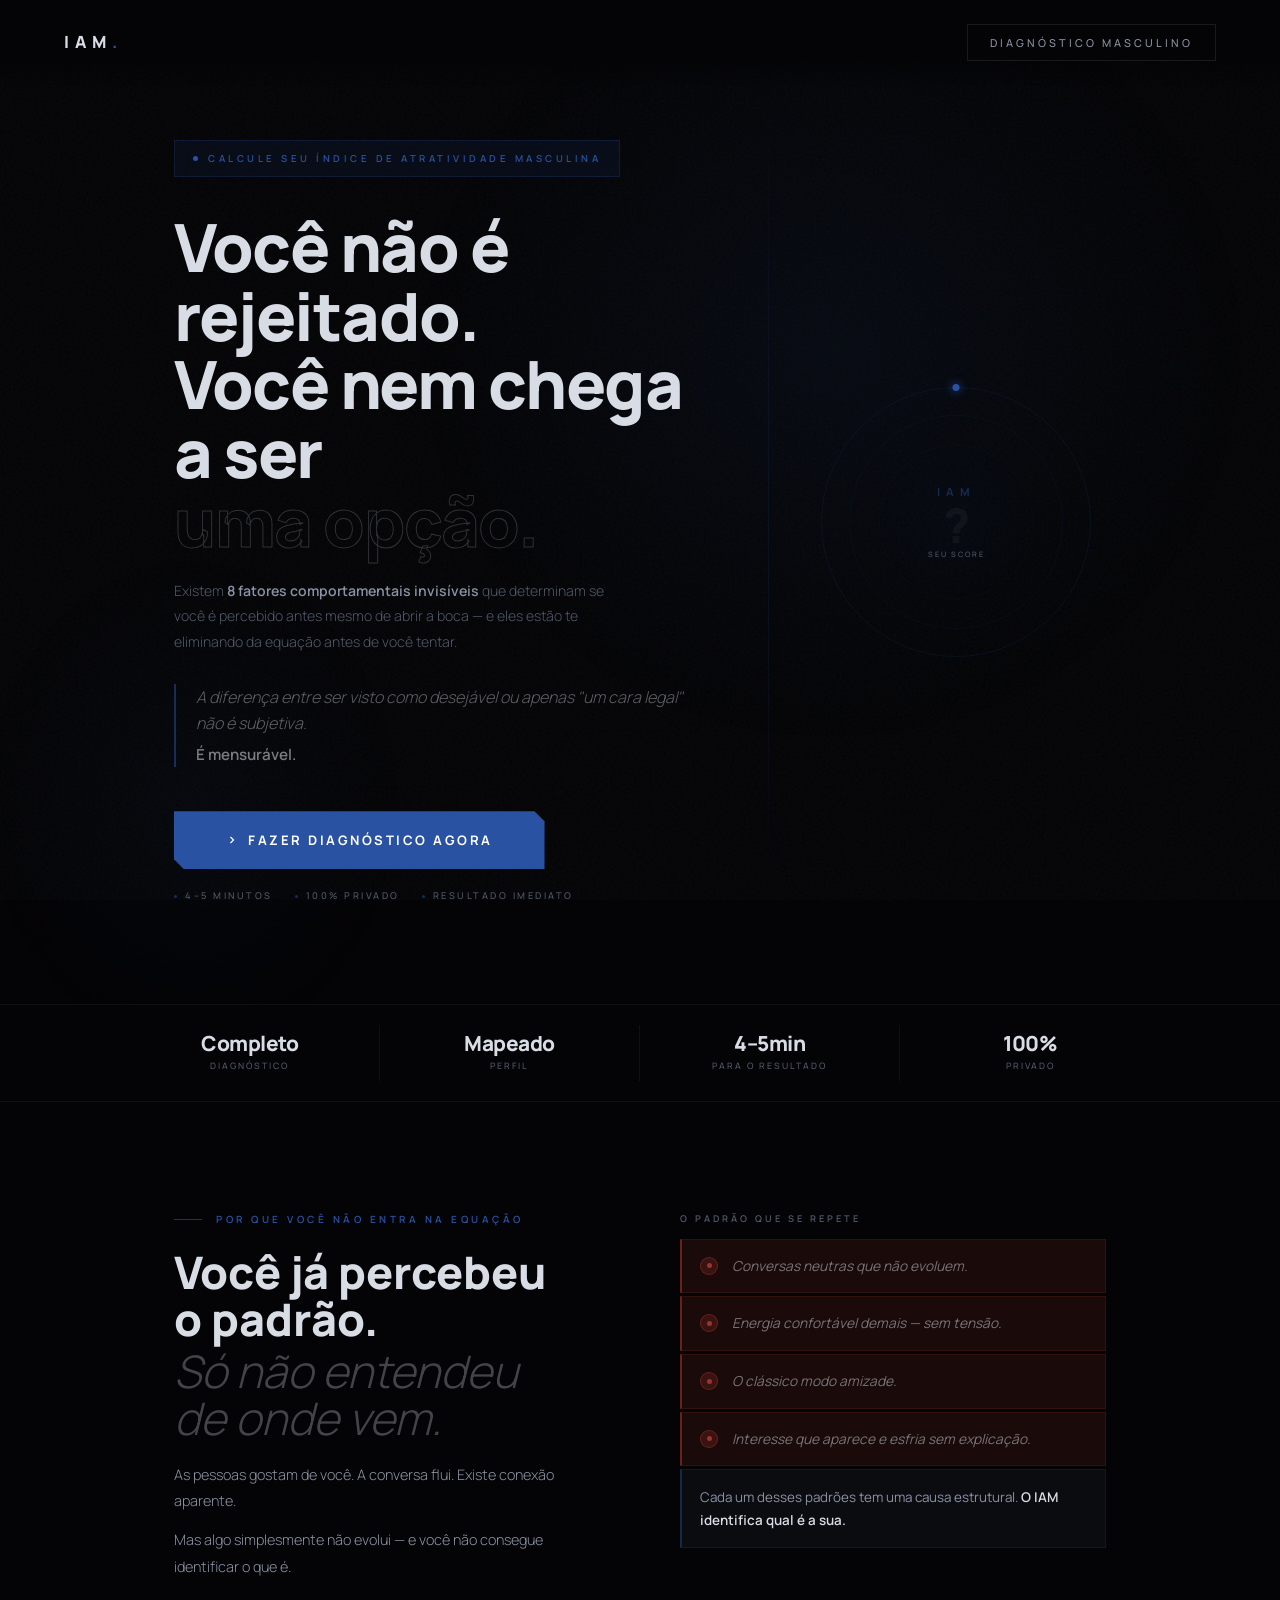
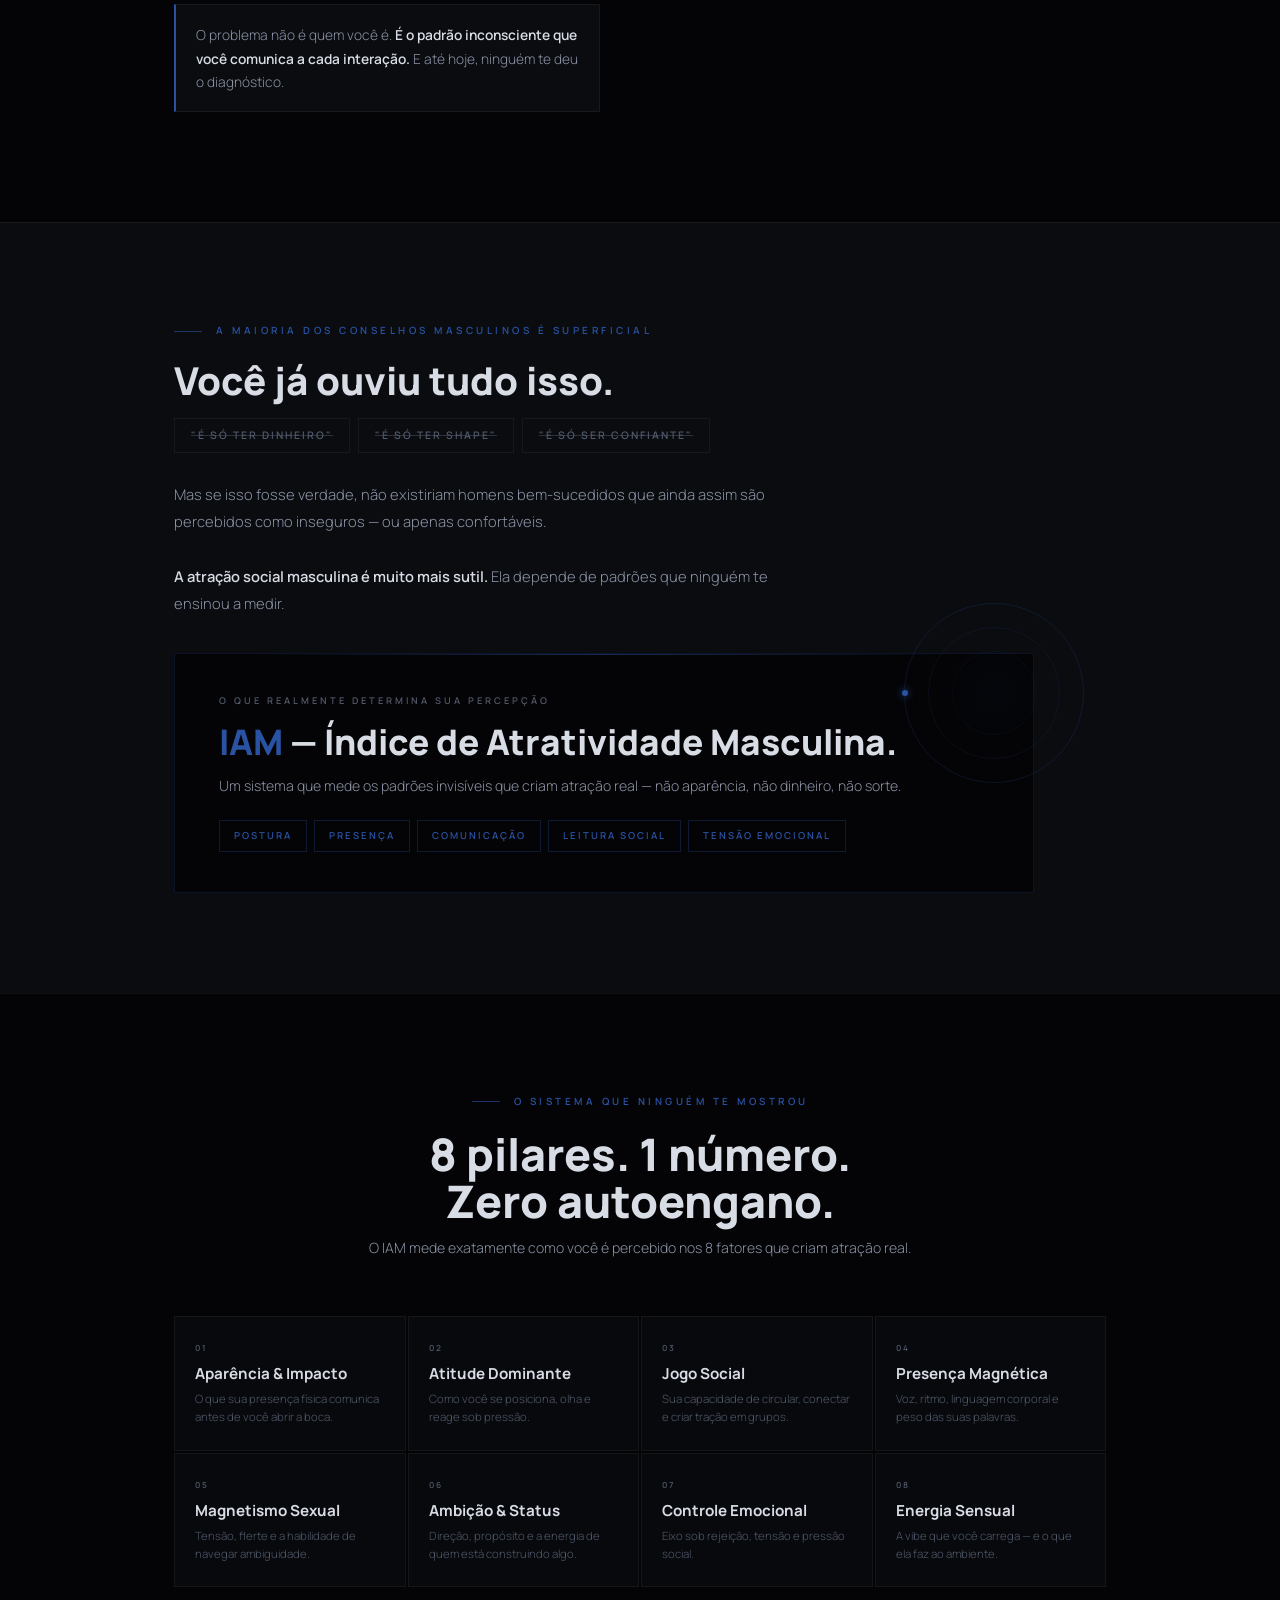
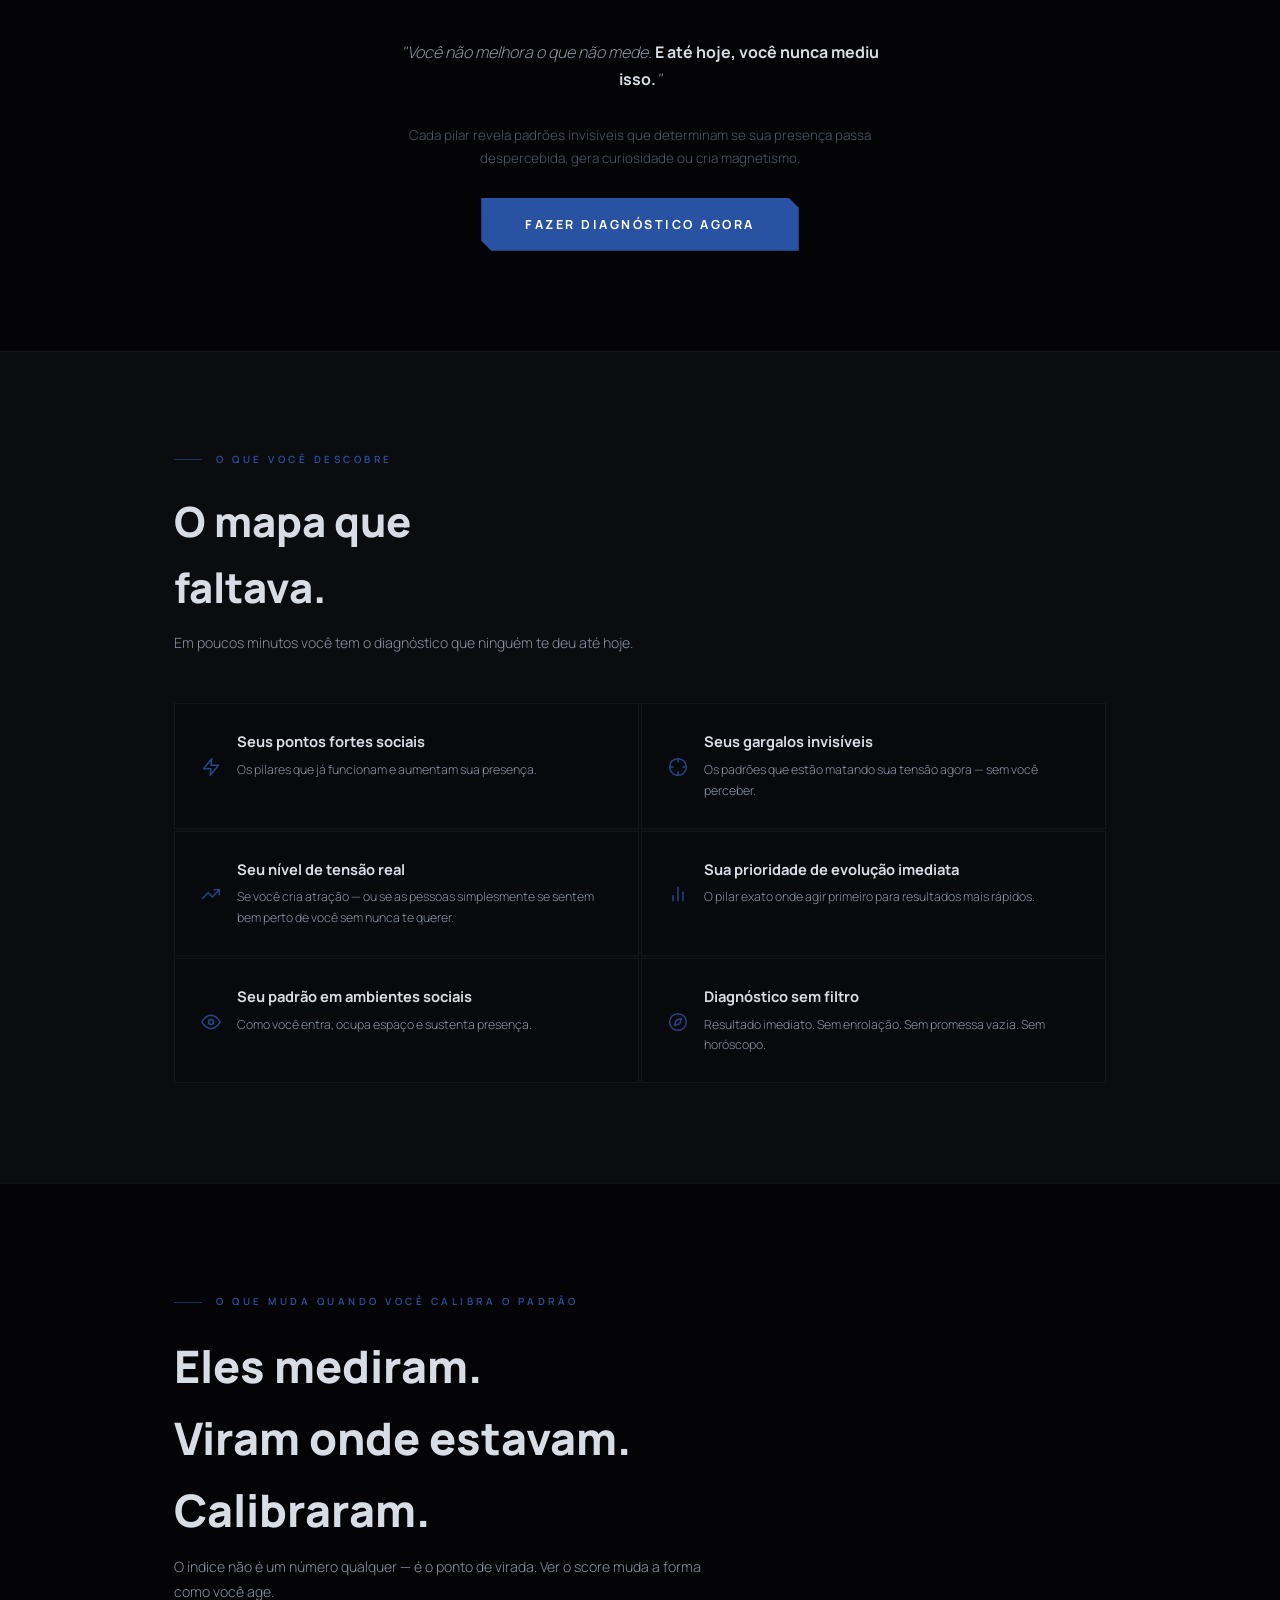
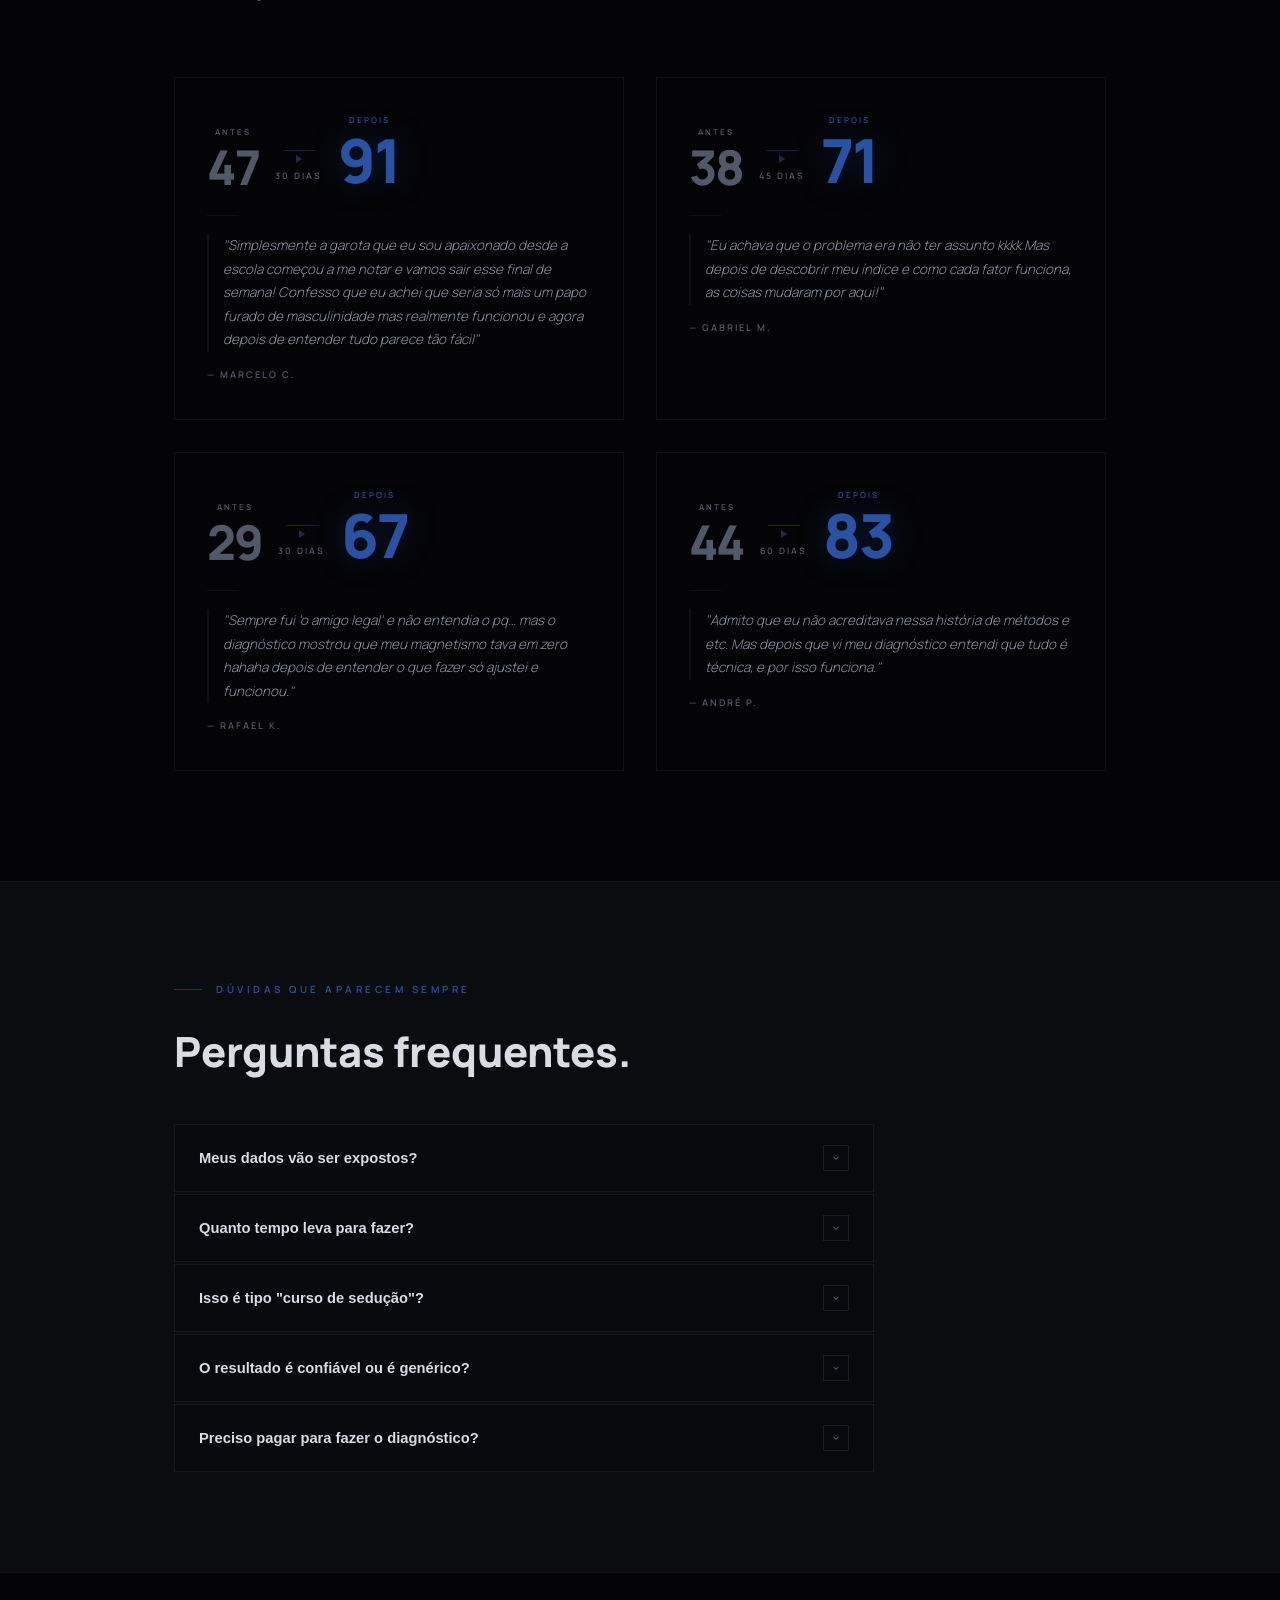
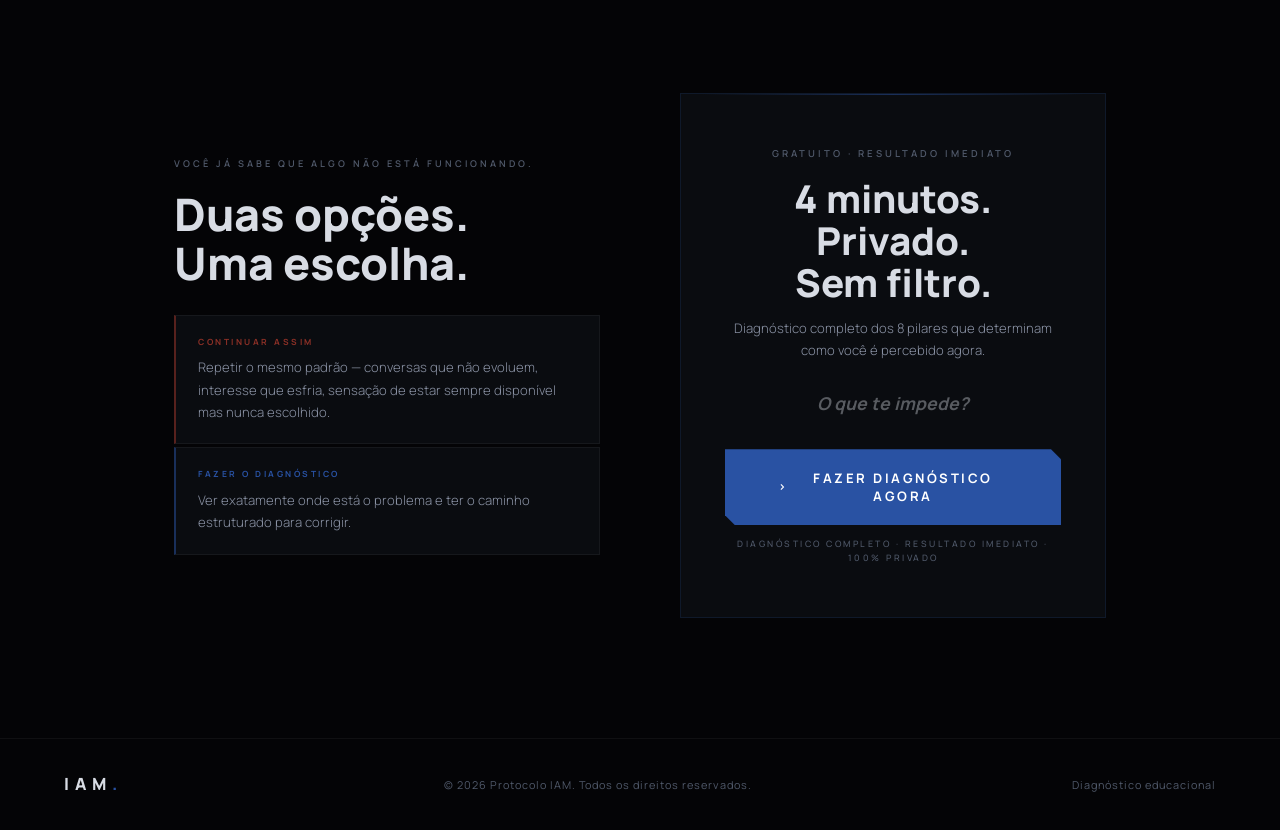
==== commit 600b1535: "Atualizações no site" ====
--- a/index.html
+++ b/index.html
@@ -264,18 +264,22 @@
 .crenca-body strong { color: var(--text); font-weight: 600; }
 
 /* IAM CARD COM RING */
+.iam-card-wrap {
+  position: relative;
+}
 .iam-card {
   background: var(--bg); border: 1px solid rgba(41,82,163,0.2);
-  padding: 40px 44px; position: relative; overflow: hidden;
+  padding: 40px 44px; position: relative;
 }
 .iam-card::before {
   content: ''; position: absolute; top: 0; left: 0; right: 0; height: 1px;
   background: linear-gradient(to right, transparent 10%, rgba(41,82,163,0.5) 50%, transparent 90%);
 }
-/* Ring sobreposto no canto superior direito */
+/* Ring sobreposto no canto superior direito — relativo ao wrapper */
 .iam-card-ring {
   position: absolute; top: -50px; right: -50px;
   width: 180px; height: 180px; pointer-events: none;
+  z-index: 2;
 }
 .iam-card-ring-outer {
   position: absolute; inset: 0; border-radius: 50%;
@@ -577,32 +581,114 @@
 }
 
 @media (max-width: 768px) {
-  .hero { padding: 110px 0 80px; }
-  .hero h1 { font-size: clamp(2rem, 8.5vw, 2.8rem); letter-spacing: -1px; }
-  .hero-structural { font-size: 0.8rem; color: var(--text-3); }
+  /* ── LAYOUT OVERFLOW FIX ── */
+  .hero-body > div { min-width: 0; overflow: hidden; }
+
+  /* ── HERO ── */
+  .hero { padding: 96px 0 64px; }
+  .hero-badge {
+    font-size: 0.52rem;
+    letter-spacing: 2px;
+    padding: 8px 12px;
+    max-width: 100%;
+    white-space: normal;
+    flex-wrap: wrap;
+    margin-bottom: 20px;
+  }
+  .hero h1 { font-size: 2rem; letter-spacing: -0.75px; }
+  .hero-structural { font-size: 0.84rem; max-width: 100%; margin-top: 16px; }
+  .hero-quote { margin: 18px 0 28px; padding-left: 14px; }
   .hero-quote p { font-size: 0.88rem; }
-  .motivo-layout { grid-template-columns: 1fr; gap: 44px; }
+  .hero-meta { gap: 14px; margin-top: 14px; }
+
+  /* ── SECTIONS ── */
+  .motivo-section { padding: 64px 0; }
+  .motivo-layout { grid-template-columns: 1fr; gap: 36px; }
+  .motivo-left h2 { font-size: clamp(1.6rem, 5vw, 2rem); }
+  .crenca-section { padding: 64px 0; }
+  .crenca-intro { font-size: clamp(1.4rem, 4.5vw, 1.8rem); }
+  .pilares-section { padding: 64px 0; }
+  .pilares-header h2 { font-size: clamp(1.5rem, 4.5vw, 2rem); }
+  .ben-section { padding: 64px 0; }
   .ben-grid { grid-template-columns: 1fr; }
-  .prova-grid { grid-template-columns: 1fr; gap: 20px; }
-  /* proof strip horizontal no mobile */
-  .proof-strip { gap: 0; overflow-x: auto; -webkit-overflow-scrolling: touch; }
-  .proof-strip-item { min-width: 100px; padding: 8px 12px; flex: 1; }
+  .prova-section { padding: 64px 0; }
+  .prova-grid { grid-template-columns: 1fr; gap: 16px; }
+  .faq-section { padding: 64px 0; }
+  .cta-final { padding: 72px 0; }
+
+  /* ── PROOF STRIP ── */
+  .proof-strip { overflow-x: auto; -webkit-overflow-scrolling: touch; }
+  .proof-strip-item { min-width: 90px; padding: 8px 12px; flex: 1; }
   .proof-strip-val { font-size: 1rem; }
+
+  /* ── MISC ── */
   .crenca-mitos { gap: 6px; }
-  .iam-card { padding: 30px 24px; }
-  .iam-card-ring { width: 140px; height: 140px; top: -40px; right: -40px; }
+  .iam-card { padding: 28px 22px; }
+  .iam-card-ring { width: 130px; height: 130px; top: -36px; right: -36px; z-index: 2; }
 }
 
 @media (max-width: 480px) {
-  .hero h1 { font-size: 1.9rem; }
-  .hero-structural { font-size: 0.76rem; max-width: 100%; }
+  /* ── HERO ── */
+  .hero { padding: 78px 0 48px; }
+  .hero-badge {
+    font-size: 0.5rem;
+    letter-spacing: 1.5px;
+    padding: 6px 10px;
+    margin-bottom: 16px;
+  }
+  /* H1: cada span é um bloco, escala para caber na linha */
+  .hero h1 {
+    font-size: clamp(1.5rem, 7.5vw, 1.9rem);
+    letter-spacing: -0.5px;
+    line-height: 1.08;
+  }
+  .hero-structural {
+    font-size: 0.8rem;
+    line-height: 1.7;
+    margin-top: 14px;
+  }
+  .hero-quote { margin: 14px 0 22px; padding-left: 12px; }
+  .hero-quote p { font-size: 0.82rem; }
+  .hero-quote span { font-size: 0.8rem; }
+  .hero-meta { gap: 10px; margin-top: 12px; flex-wrap: wrap; }
+  .hero-meta-item { font-size: 0.5rem; letter-spacing: 2px; }
+
+  /* ── SECTIONS ── */
+  .motivo-section { padding: 48px 0; }
+  .motivo-layout { gap: 24px; }
+  .motivo-left h2 { font-size: 1.5rem; }
+  .motivo-body { font-size: 0.84rem; }
+  .crenca-section { padding: 48px 0; }
+  .crenca-intro { font-size: 1.35rem; }
+  .crenca-body { font-size: 0.84rem; }
+  .pilares-section { padding: 48px 0; }
   .pilares-grid { grid-template-columns: 1fr; }
-  .btn-primary { padding: 15px 26px; font-size: 0.72rem; }
-  .prova-before { font-size: 2.4rem; }
-  .prova-after  { font-size: 3rem; }
-  .faq-q { font-size: 0.86rem; }
-  .cta-action { padding: 36px 24px; }
-  .cta-action-h { font-size: 1.7rem; }
+  .pilares-header { margin-bottom: 28px; }
+  .pilares-header h2 { font-size: 1.45rem; }
+  .ben-section { padding: 48px 0; }
+  .prova-section { padding: 48px 0; }
+  .prova-before { font-size: 2.2rem; }
+  .prova-after  { font-size: 2.8rem; }
+  .prova-quote { font-size: 0.8rem; }
+  .faq-section { padding: 48px 0; }
+  .faq-q { font-size: 0.84rem; }
+  .cta-final { padding: 52px 0; }
+  .cta-final-grid { gap: 28px; }
+  .cta-action { padding: 32px 20px; }
+  .cta-action-h { font-size: 1.6rem; }
+  .cta-action-sub { font-size: 0.78rem; }
+  .cta-action-question { font-size: 0.95rem; margin-bottom: 24px; }
+
+  /* ── BUTTONS ── */
+  .btn-primary { padding: 14px 24px; font-size: 0.7rem; letter-spacing: 2px; }
+  .btn-primary.large { padding: 16px 28px; font-size: 0.72rem; }
+
+  /* ── MISC ── */
+  .iam-card { padding: 22px 16px; }
+  .iam-card-ring { display: none; }
+  .proof-strip-item { min-width: 80px; }
+  .proof-strip-val { font-size: 0.9rem; }
+  .label-line { margin-bottom: 12px; }
 }
 </style>
 </head>
@@ -737,23 +823,23 @@
         <strong>A atração social masculina é muito mais sutil.</strong> Ela depende de padrões que ninguém te ensinou a medir.
       </p>
 
-      <div class="iam-card">
-        <!-- Ring sobreposto canto superior direito -->
+      <div class="iam-card-wrap">
         <div class="iam-card-ring">
           <div class="iam-card-ring-outer"></div>
           <div class="iam-card-ring-mid"></div>
           <div class="iam-card-ring-inner"></div>
         </div>
-
-        <div class="iam-card-label">O que realmente determina sua percepção</div>
-        <div class="iam-card-title"><span>IAM</span> — Índice de Atratividade Masculina.</div>
-        <div class="iam-card-desc">Um sistema que mede os padrões invisíveis que criam atração real — não aparência, não dinheiro, não sorte.</div>
-        <div class="padroes-list">
-          <span class="padrao-tag">Postura</span>
-          <span class="padrao-tag">Presença</span>
-          <span class="padrao-tag">Comunicação</span>
-          <span class="padrao-tag">Leitura social</span>
-          <span class="padrao-tag">Tensão emocional</span>
+        <div class="iam-card">
+          <div class="iam-card-label">O que realmente determina sua percepção</div>
+          <div class="iam-card-title"><span>IAM</span> — Índice de Atratividade Masculina.</div>
+          <div class="iam-card-desc">Um sistema que mede os padrões invisíveis que criam atração real — não aparência, não dinheiro, não sorte.</div>
+          <div class="padroes-list">
+            <span class="padrao-tag">Postura</span>
+            <span class="padrao-tag">Presença</span>
+            <span class="padrao-tag">Comunicação</span>
+            <span class="padrao-tag">Leitura social</span>
+            <span class="padrao-tag">Tensão emocional</span>
+          </div>
         </div>
       </div>
     </div>
@@ -795,12 +881,12 @@
       <p>Em poucos minutos você tem o diagnóstico que ninguém te deu até hoje.</p>
     </div>
     <div class="ben-grid">
-      <div class="ben-card"><div class="ben-icon">⚡</div><div><div class="ben-title">Seus pontos fortes sociais</div><div class="ben-desc">Os pilares que já funcionam e aumentam sua presença.</div></div></div>
-      <div class="ben-card"><div class="ben-icon">🎯</div><div><div class="ben-title">Seus gargalos invisíveis</div><div class="ben-desc">Os padrões que estão matando sua tensão agora — sem você perceber.</div></div></div>
-      <div class="ben-card"><div class="ben-icon">🔥</div><div><div class="ben-title">Seu nível de tensão real</div><div class="ben-desc">Se você cria atração — ou se as pessoas simplesmente se sentem bem perto de você sem nunca te querer.</div></div></div>
-      <div class="ben-card"><div class="ben-icon">📊</div><div><div class="ben-title">Sua prioridade de evolução imediata</div><div class="ben-desc">O pilar exato onde agir primeiro para resultados mais rápidos.</div></div></div>
-      <div class="ben-card"><div class="ben-icon">👁</div><div><div class="ben-title">Seu padrão em ambientes sociais</div><div class="ben-desc">Como você entra, ocupa espaço e sustenta presença.</div></div></div>
-      <div class="ben-card"><div class="ben-icon">🧭</div><div><div class="ben-title">Diagnóstico sem filtro</div><div class="ben-desc">Resultado imediato. Sem enrolação. Sem promessa vazia. Sem horóscopo.</div></div></div>
+      <div class="ben-card"><div class="ben-icon"><svg width="20" height="20" viewBox="0 0 24 24" fill="none" stroke="currentColor" stroke-width="1.75" stroke-linecap="round" stroke-linejoin="round"><polyline points="13 2 3 14 12 14 11 22 21 10 12 10 13 2"/></svg></div><div><div class="ben-title">Seus pontos fortes sociais</div><div class="ben-desc">Os pilares que já funcionam e aumentam sua presença.</div></div></div>
+      <div class="ben-card"><div class="ben-icon"><svg width="20" height="20" viewBox="0 0 24 24" fill="none" stroke="currentColor" stroke-width="1.75" stroke-linecap="round" stroke-linejoin="round"><circle cx="12" cy="12" r="10"/><line x1="22" y1="12" x2="18" y2="12"/><line x1="6" y1="12" x2="2" y2="12"/><line x1="12" y1="6" x2="12" y2="2"/><line x1="12" y1="22" x2="12" y2="18"/></svg></div><div><div class="ben-title">Seus gargalos invisíveis</div><div class="ben-desc">Os padrões que estão matando sua tensão agora — sem você perceber.</div></div></div>
+      <div class="ben-card"><div class="ben-icon"><svg width="20" height="20" viewBox="0 0 24 24" fill="none" stroke="currentColor" stroke-width="1.75" stroke-linecap="round" stroke-linejoin="round"><polyline points="22 7 13.5 15.5 8.5 10.5 2 17"/><polyline points="16 7 22 7 22 13"/></svg></div><div><div class="ben-title">Seu nível de tensão real</div><div class="ben-desc">Se você cria atração — ou se as pessoas simplesmente se sentem bem perto de você sem nunca te querer.</div></div></div>
+      <div class="ben-card"><div class="ben-icon"><svg width="20" height="20" viewBox="0 0 24 24" fill="none" stroke="currentColor" stroke-width="1.75" stroke-linecap="round" stroke-linejoin="round"><line x1="18" y1="20" x2="18" y2="10"/><line x1="12" y1="20" x2="12" y2="4"/><line x1="6" y1="20" x2="6" y2="14"/></svg></div><div><div class="ben-title">Sua prioridade de evolução imediata</div><div class="ben-desc">O pilar exato onde agir primeiro para resultados mais rápidos.</div></div></div>
+      <div class="ben-card"><div class="ben-icon"><svg width="20" height="20" viewBox="0 0 24 24" fill="none" stroke="currentColor" stroke-width="1.75" stroke-linecap="round" stroke-linejoin="round"><path d="M1 12s4-8 11-8 11 8 11 8-4 8-11 8-11-8-11-8z"/><circle cx="12" cy="12" r="3"/></svg></div><div><div class="ben-title">Seu padrão em ambientes sociais</div><div class="ben-desc">Como você entra, ocupa espaço e sustenta presença.</div></div></div>
+      <div class="ben-card"><div class="ben-icon"><svg width="20" height="20" viewBox="0 0 24 24" fill="none" stroke="currentColor" stroke-width="1.75" stroke-linecap="round" stroke-linejoin="round"><circle cx="12" cy="12" r="10"/><polygon points="16.24 7.76 14.12 14.12 7.76 16.24 9.88 9.88 16.24 7.76"/></svg></div><div><div class="ben-title">Diagnóstico sem filtro</div><div class="ben-desc">Resultado imediato. Sem enrolação. Sem promessa vazia. Sem horóscopo.</div></div></div>
     </div>
   </div>
 </section>
@@ -911,35 +997,35 @@
       <h2 style="font-size:clamp(1.8rem,3.5vw,2.6rem);font-weight:800;margin-bottom:0">Perguntas frequentes.</h2>
       <div class="faq-list">
         <div class="faq-item">
-          <button class="faq-trigger" onclick="toggleFaq(this)">
+          <button class="faq-trigger" aria-expanded="false" onclick="toggleFaq(this)">
             <span class="faq-q">Meus dados vão ser expostos?</span>
             <span class="faq-arrow"><svg viewBox="0 0 24 24" fill="none" stroke="currentColor" stroke-width="2.5"><path d="M6 9l6 6 6-6"/></svg></span>
           </button>
           <div class="faq-body"><div class="faq-a">Não. O diagnóstico é 100% privado. Suas respostas são usadas apenas para gerar seu resultado personalizado. Nada é compartilhado.</div></div>
         </div>
         <div class="faq-item">
-          <button class="faq-trigger" onclick="toggleFaq(this)">
+          <button class="faq-trigger" aria-expanded="false" onclick="toggleFaq(this)">
             <span class="faq-q">Quanto tempo leva para fazer?</span>
             <span class="faq-arrow"><svg viewBox="0 0 24 24" fill="none" stroke="currentColor" stroke-width="2.5"><path d="M6 9l6 6 6-6"/></svg></span>
           </button>
           <div class="faq-body"><div class="faq-a">Entre 4 e 5 minutos. São perguntas objetivas sobre comportamento em situações reais. Você responde e recebe o resultado na hora.</div></div>
         </div>
         <div class="faq-item">
-          <button class="faq-trigger" onclick="toggleFaq(this)">
+          <button class="faq-trigger" aria-expanded="false" onclick="toggleFaq(this)">
             <span class="faq-q">Isso é tipo "curso de sedução"?</span>
             <span class="faq-arrow"><svg viewBox="0 0 24 24" fill="none" stroke="currentColor" stroke-width="2.5"><path d="M6 9l6 6 6-6"/></svg></span>
           </button>
           <div class="faq-body"><div class="faq-a">Não. É diagnóstico comportamental. Não ensinamos técnicas de "pegação". Mostramos onde seu padrão está falhando e como calibrar presença, comunicação e tensão.</div></div>
         </div>
         <div class="faq-item">
-          <button class="faq-trigger" onclick="toggleFaq(this)">
+          <button class="faq-trigger" aria-expanded="false" onclick="toggleFaq(this)">
             <span class="faq-q">O resultado é confiável ou é genérico?</span>
             <span class="faq-arrow"><svg viewBox="0 0 24 24" fill="none" stroke="currentColor" stroke-width="2.5"><path d="M6 9l6 6 6-6"/></svg></span>
           </button>
           <div class="faq-body"><div class="faq-a">O IAM usa um sistema de pontuação inteligente cruzada em 8 pilares. O resultado é específico para você, baseado nas suas respostas. Não é horóscopo.</div></div>
         </div>
         <div class="faq-item">
-          <button class="faq-trigger" onclick="toggleFaq(this)">
+          <button class="faq-trigger" aria-expanded="false" onclick="toggleFaq(this)">
             <span class="faq-q">Preciso pagar para fazer o diagnóstico?</span>
             <span class="faq-arrow"><svg viewBox="0 0 24 24" fill="none" stroke="currentColor" stroke-width="2.5"><path d="M6 9l6 6 6-6"/></svg></span>
           </button>
@@ -988,7 +1074,7 @@
 
 <footer class="iam-footer">
   <div class="iam-logo">IAM<span>.</span></div>
-  <p>© 2025 Protocolo IAM. Todos os direitos reservados.</p>
+  <p>© 2026 Protocolo IAM. Todos os direitos reservados.</p>
   <p>Diagnóstico educacional</p>
 </footer>
 
@@ -1020,7 +1106,7 @@
       <div class="form-row"><label>E-mail</label><input type="email" id="leadEmail" placeholder="seu@email.com" autocomplete="email"></div>
       <div class="form-row"><label>WhatsApp</label><input type="tel" id="leadPhone" placeholder="(11) 99999-9999" autocomplete="tel"></div>
       <button class="btn-primary full" onclick="IAM.submitLead()" style="margin-top:8px">Ver meu resultado completo →</button>
-      <p class="lead-privacy">🔒 Privado. Zero spam.</p>
+      <p class="lead-privacy"><svg width="11" height="11" viewBox="0 0 24 24" fill="none" stroke="currentColor" stroke-width="2" stroke-linecap="round" stroke-linejoin="round" style="display:inline;vertical-align:-1px"><rect x="3" y="11" width="18" height="11" rx="2" ry="2"/><path d="M7 11V7a5 5 0 0 1 10 0v4"/></svg> Privado. Zero spam.</p>
     </div>
   </div>
 </div>
@@ -1029,8 +1115,14 @@
 function toggleFaq(trigger) {
   const item = trigger.closest('.faq-item');
   const isOpen = item.classList.contains('open');
-  document.querySelectorAll('.faq-item.open').forEach(i => i.classList.remove('open'));
-  if (!isOpen) item.classList.add('open');
+  document.querySelectorAll('.faq-item.open').forEach(i => {
+    i.classList.remove('open');
+    i.querySelector('.faq-trigger').setAttribute('aria-expanded', 'false');
+  });
+  if (!isOpen) {
+    item.classList.add('open');
+    trigger.setAttribute('aria-expanded', 'true');
+  }
 }
 </script>
 <script src="script.js"></script>
--- a/style.css
+++ b/style.css
@@ -1,45 +1,47 @@
 /* ═══════════════════════════════════════════════
    PROTOCOLO IAM — STYLE SYSTEM
+   Fonte única: Manrope
    Dark premium. Preto real. Azul marinho maduro.
-   Tipografia: Freight Display (títulos) + Source Serif (corpo) + Oswald (labels)
    ═══════════════════════════════════════════════ */
 
-@import url('https://fonts.googleapis.com/css2?family=Cormorant:ital,wght@0,600;0,700;1,500;1,600&family=Source+Serif+4:ital,wght@0,300;0,400;0,600;1,300;1,400&family=Oswald:wght@400;500;600&display=swap');
+@import url('https://fonts.googleapis.com/css2?family=Manrope:wght@200;300;400;500;600;700;800&display=swap');
+
+/* ─── ICON SYSTEM ─── */
+.ben-icon { color: var(--accent-ui); display: flex; align-items: center; }
+.ben-icon svg { display: block; flex-shrink: 0; }
+.card-titulo { display: flex; align-items: center; gap: 8px; }
+.card-titulo svg { flex-shrink: 0; }
+.chk-item { display: flex; align-items: center; gap: 7px; margin-bottom: 5px; }
+.chk-item svg { flex-shrink: 0; opacity: 0.45; }
+.chk-item:last-child { margin-bottom: 0; }
 
 /* ─── TOKENS ─── */
 :root {
-  /* Fundo: preto real */
   --bg:         #040406;
   --bg-2:       #07090c;
   --surface:    #0a0c10;
   --surface-2:  #0f1116;
   --surface-3:  #14171e;
 
-  /* Bordas */
   --border:     rgba(255,255,255,0.05);
   --border-md:  rgba(255,255,255,0.085);
 
-  /* Azul marinho maduro — elegante, não jovem */
   --accent:     #1a3a6b;
   --accent-mid: #1e4580;
-  --accent-dim: rgba(26,58,107,0.18);
-  --accent-glow:rgba(26,58,107,0.25);
-  --accent-ui:  #2952a3;   /* versão ligeiramente mais clara só para UI interativa */
-
-  /* Textos */
+  --accent-ui:  #2952a3;
+  --accent-dim: rgba(41,82,163,0.15);
+  --accent-glow:rgba(41,82,163,0.22);
+
+  --danger:     #b83c2e;
+  --danger-dim: rgba(184,60,46,0.12);
+  --warn:       #b87a22;
+  --ok:         #279160;
+
   --text:       #d8dce4;
   --text-2:     #8a92a4;
   --text-3:     #50596a;
 
-  /* Status */
-  --danger:     #b83c2e;
-  --warn:       #b87a22;
-  --ok:         #279160;
-
-  /* Type scale — madura, legível, com caráter */
-  --font-display:  'Cormorant', 'Georgia', serif;
-  --font-body:     'Source Serif 4', 'Georgia', serif;
-  --font-label:    'Oswald', 'Arial Narrow', sans-serif;
+  --font: 'Manrope', system-ui, sans-serif;
 }
 
 /* ─── RESET ─── */
@@ -47,7 +49,7 @@
 html { scroll-behavior: smooth; -webkit-font-smoothing: antialiased; }
 
 body {
-  font-family: var(--font-body);
+  font-family: var(--font);
   background: var(--bg);
   color: var(--text);
   overflow-x: hidden;
@@ -57,46 +59,14 @@
 /* NOISE */
 body::after {
   content: '';
-  position: fixed; inset: 0; z-index: 0;
-  pointer-events: none;
-  background-image: url("data:image/svg+xml,%3Csvg viewBox='0 0 512 512' xmlns='http://www.w3.org/2000/svg'%3E%3Cfilter id='noise'%3E%3CfeTurbulence type='fractalNoise' baseFrequency='0.75' numOctaves='4' stitchTiles='stitch'/%3E%3C/filter%3E%3Crect width='100%25' height='100%25' filter='url(%23noise)' opacity='0.035'/%3E%3C/svg%3E");
-  opacity: 1;
+  position: fixed; inset: 0; z-index: 0; pointer-events: none;
+  background-image: url("data:image/svg+xml,%3Csvg viewBox='0 0 512 512' xmlns='http://www.w3.org/2000/svg'%3E%3Cfilter id='noise'%3E%3CfeTurbulence type='fractalNoise' baseFrequency='0.75' numOctaves='4' stitchTiles='stitch'/%3E%3C/filter%3E%3Crect width='100%25' height='100%25' filter='url(%23noise)' opacity='0.03'/%3E%3C/svg%3E");
 }
 
 /* SCROLLBAR */
 ::-webkit-scrollbar { width: 3px; }
 ::-webkit-scrollbar-track { background: var(--bg); }
-::-webkit-scrollbar-thumb { background: var(--accent); }
-
-/* ─── TYPOGRAPHY ─── */
-h1, h2, h3 {
-  font-family: var(--font-display);
-  line-height: 1.05;
-  letter-spacing: -0.5px;
-}
-
-.label {
-  font-family: var(--font-label);
-  font-size: 0.7rem;
-  font-weight: 600;
-  letter-spacing: 3.5px;
-  text-transform: uppercase;
-  color: var(--accent);
-}
-
-.label-line {
-  display: flex;
-  align-items: center;
-  gap: 14px;
-  margin-bottom: 20px;
-}
-.label-line::before {
-  content: '';
-  width: 28px; height: 1px;
-  background: var(--accent);
-  opacity: 0.7;
-  flex-shrink: 0;
-}
+::-webkit-scrollbar-thumb { background: var(--accent-ui); }
 
 /* ─── LAYOUT ─── */
 .container {
@@ -107,55 +77,50 @@
   z-index: 1;
 }
 
-@media (max-width: 768px) {
-  .container { padding: 0 22px; }
+/* ─── LABEL ─── */
+.label {
+  font-size: 0.62rem;
+  font-weight: 600;
+  letter-spacing: 3.5px;
+  text-transform: uppercase;
+  color: var(--accent-ui);
+}
+.label-line {
+  display: flex; align-items: center; gap: 14px; margin-bottom: 20px;
+}
+.label-line::before {
+  content: ''; width: 28px; height: 1px;
+  background: var(--accent-ui); opacity: 0.6; flex-shrink: 0;
 }
 
 /* ─── NAV ─── */
 .iam-nav {
-  position: fixed; top: 0; left: 0; right: 0;
-  z-index: 200;
-  display: flex;
-  justify-content: space-between;
-  align-items: center;
+  position: fixed; top: 0; left: 0; right: 0; z-index: 200;
+  display: flex; justify-content: space-between; align-items: center;
   padding: 24px 64px;
-  background: linear-gradient(to bottom, rgba(4,4,6,0.98) 60%, transparent);
-}
-
+  background: linear-gradient(to bottom, rgba(4,4,6,0.97) 60%, transparent);
+}
 .iam-logo {
-  font-family: var(--font-label);
-  font-size: 1.15rem;
-  font-weight: 500;
-  letter-spacing: 7px;
-  color: var(--text);
+  font-family: var(--font); font-size: 1.05rem;
+  font-weight: 800; letter-spacing: 6px; color: var(--text);
 }
 .iam-logo span { color: var(--accent-ui); }
-
-@media (max-width: 768px) {
-  .iam-nav { padding: 18px 22px; }
-  .nav-tag { display: none; }
+.nav-tag {
+  font-size: 0.68rem; font-weight: 500; letter-spacing: 3px;
+  text-transform: uppercase; color: var(--text-2);
+  border: 1px solid var(--border-md); padding: 9px 22px;
 }
 
 /* ─── BUTTONS ─── */
 .btn-primary {
-  display: inline-flex;
-  align-items: center;
-  gap: 10px;
-  background: var(--accent-ui);
-  color: #fff;
-  font-family: var(--font-label);
-  font-size: 0.82rem;
-  font-weight: 500;
-  letter-spacing: 3px;
-  text-transform: uppercase;
-  padding: 18px 44px;
-  border: none;
-  cursor: pointer;
-  text-decoration: none;
+  display: inline-flex; align-items: center; gap: 10px;
+  background: var(--accent-ui); color: #fff;
+  font-family: var(--font); font-size: 0.78rem; font-weight: 700;
+  letter-spacing: 2.5px; text-transform: uppercase;
+  padding: 18px 44px; border: none; cursor: pointer; text-decoration: none;
   clip-path: polygon(0 0, calc(100% - 10px) 0, 100% 10px, 100% 100%, 10px 100%, 0 calc(100% - 10px));
   transition: background 0.25s, transform 0.25s, box-shadow 0.25s;
-  position: relative;
-  z-index: 1;
+  position: relative; z-index: 1;
 }
 .btn-primary:hover {
   background: var(--accent-mid);
@@ -163,80 +128,36 @@
   box-shadow: 0 16px 40px rgba(26,58,107,0.35);
 }
 .btn-primary.full { width: 100%; justify-content: center; }
-.btn-primary.large { padding: 22px 56px; font-size: 0.88rem; }
+.btn-primary.large { padding: 20px 52px; font-size: 0.82rem; }
 
 .btn-ghost {
-  background: transparent;
-  border: 1px solid var(--border-md);
-  color: var(--text-2);
-  font-family: var(--font-label);
-  font-size: 0.75rem;
-  font-weight: 600;
-  letter-spacing: 2.5px;
-  text-transform: uppercase;
-  padding: 12px 28px;
-  cursor: pointer;
+  background: transparent; border: 1px solid var(--border-md);
+  color: var(--text-2); font-family: var(--font);
+  font-size: 0.72rem; font-weight: 600; letter-spacing: 2px;
+  text-transform: uppercase; padding: 12px 24px; cursor: pointer;
   transition: all 0.2s;
 }
-.btn-ghost:hover {
-  border-color: rgba(255,255,255,0.2);
-  color: var(--text);
-}
-.btn-ghost:disabled {
-  opacity: 0.3;
-  cursor: default;
-  pointer-events: none;
-}
-
-/* ─── DIVIDER ─── */
-.divider {
-  width: 100%;
-  height: 1px;
-  background: var(--border);
-}
-
-/* ─── SECTION DEFAULTS ─── */
+.btn-ghost:hover { border-color: rgba(255,255,255,0.18); color: var(--text); }
+.btn-ghost:disabled { opacity: 0.3; cursor: default; pointer-events: none; }
+
+/* ─── SECTION ─── */
 .section { position: relative; z-index: 1; }
+.divider { width: 100%; height: 1px; background: var(--border); }
 
 /* ─── FOOTER ─── */
 .iam-footer {
   border-top: 1px solid var(--border);
-  padding: 32px 48px;
-  display: flex;
-  justify-content: space-between;
-  align-items: center;
-  position: relative;
-  z-index: 1;
-}
-.iam-footer p {
-  font-size: 0.7rem;
-  color: var(--text-3);
-  letter-spacing: 1px;
-  font-family: var(--font-label);
-}
-
-@media (max-width: 768px) {
-  .iam-footer {
-    flex-direction: column;
-    gap: 12px;
-    text-align: center;
-    padding: 24px 20px;
-  }
-}
+  padding: 32px 64px;
+  display: flex; justify-content: space-between; align-items: center;
+  position: relative; z-index: 1;
+}
+.iam-footer p { font-size: 0.68rem; color: var(--text-3); letter-spacing: 1px; }
 
 /* ─── ANIMATIONS ─── */
 @keyframes fadeUp {
   from { opacity: 0; transform: translateY(22px); }
   to   { opacity: 1; transform: translateY(0); }
 }
-@keyframes fadeIn {
-  from { opacity: 0; }
-  to   { opacity: 1; }
-}
-@keyframes pulse {
-  0%, 100% { opacity: 1; }
-  50% { opacity: 0.4; }
-}
 @keyframes rotateSlow {
   from { transform: rotate(0deg); }
   to   { transform: rotate(360deg); }
@@ -245,263 +166,190 @@
   from { transform: rotate(0deg); }
   to   { transform: rotate(-360deg); }
 }
+@keyframes pulse-dot {
+  0%, 100% { opacity: 1; box-shadow: 0 0 10px var(--accent-ui); }
+  50%       { opacity: 0.5; box-shadow: 0 0 4px var(--accent-ui); }
+}
 
 .fade-up { opacity: 0; animation: fadeUp 0.75s ease forwards; }
 .d1 { animation-delay: 0.1s; }
-.d2 { animation-delay: 0.2s; }
-.d3 { animation-delay: 0.32s; }
-.d4 { animation-delay: 0.46s; }
-.d5 { animation-delay: 0.6s; }
-.d6 { animation-delay: 0.75s; }
+.d2 { animation-delay: 0.22s; }
+.d3 { animation-delay: 0.36s; }
+.d4 { animation-delay: 0.52s; }
+.d5 { animation-delay: 0.68s; }
+.d6 { animation-delay: 0.84s; }
 
 /* ─── MODAL ─── */
 .modal-overlay {
-  display: none;
-  position: fixed; inset: 0;
-  z-index: 500;
-  background: rgba(0,0,0,0.88);
-  backdrop-filter: blur(20px);
+  display: none; position: fixed; inset: 0; z-index: 500;
+  background: rgba(0,0,0,0.9); backdrop-filter: blur(20px);
   -webkit-backdrop-filter: blur(20px);
-  align-items: center;
-  justify-content: center;
-  padding: 16px;
+  align-items: center; justify-content: center; padding: 16px;
 }
 .modal-overlay.active { display: flex; }
 
 .modal-box {
-  background: var(--surface);
-  border: 1px solid var(--border-md);
-  width: 100%;
-  max-width: 620px;
-  max-height: 92vh;
-  overflow-y: auto;
-  box-shadow: 0 48px 96px rgba(0,0,0,0.7), 0 0 0 1px rgba(255,255,255,0.025);
-  position: relative;
-}
-
+  background: var(--surface); border: 1px solid var(--border-md);
+  width: 100%; max-width: 600px; max-height: 92vh; overflow-y: auto;
+  box-shadow: 0 48px 96px rgba(0,0,0,0.7);
+}
 .modal-head {
-  position: sticky; top: 0;
-  background: var(--surface);
-  z-index: 2;
-  padding: 28px 36px 20px;
-  border-bottom: 1px solid var(--border);
-  display: flex;
-  justify-content: space-between;
-  align-items: center;
+  position: sticky; top: 0; background: var(--surface); z-index: 2;
+  padding: 26px 36px 18px; border-bottom: 1px solid var(--border);
+  display: flex; justify-content: space-between; align-items: center;
 }
 .modal-head-title {
-  font-family: var(--font-label);
-  font-size: 0.75rem;
-  font-weight: 700;
-  letter-spacing: 4px;
-  text-transform: uppercase;
-  color: var(--text-2);
+  font-size: 0.7rem; font-weight: 700; letter-spacing: 4px;
+  text-transform: uppercase; color: var(--text-2);
 }
 .modal-close-btn {
-  background: none; border: none;
-  color: var(--text-3);
-  font-size: 1.6rem;
-  line-height: 1;
-  cursor: pointer;
-  padding: 2px 6px;
+  background: none; border: none; color: var(--text-3);
+  font-size: 1.6rem; line-height: 1; cursor: pointer; padding: 2px 6px;
   transition: color 0.2s;
 }
 .modal-close-btn:hover { color: var(--text); }
 
-/* PROGRESS */
-.prog-track {
-  height: 1px;
-  background: var(--border);
-}
+.prog-track { height: 1px; background: var(--border); }
 .prog-fill {
-  height: 100%;
-  background: var(--accent);
+  height: 100%; background: var(--accent-ui);
   transition: width 0.5s cubic-bezier(0.4,0,0.2,1);
 }
 .prog-meta {
-  padding: 10px 36px;
-  display: flex;
-  justify-content: space-between;
-  font-family: var(--font-label);
-  font-size: 0.62rem;
-  font-weight: 600;
-  letter-spacing: 2px;
-  text-transform: uppercase;
-  color: var(--text-3);
-  background: var(--surface);
-  border-bottom: 1px solid var(--border);
-}
-
-/* QUESTION BODY */
-.q-body { padding: 36px 36px 24px; }
-
+  padding: 10px 36px; display: flex; justify-content: space-between;
+  font-size: 0.6rem; font-weight: 600; letter-spacing: 2px;
+  text-transform: uppercase; color: var(--text-3);
+  background: var(--surface); border-bottom: 1px solid var(--border);
+}
+
+.q-body { padding: 34px 36px 22px; }
 .q-pilar-tag {
-  display: inline-flex;
-  align-items: center;
-  gap: 8px;
-  font-family: var(--font-label);
-  font-size: 0.6rem;
-  font-weight: 700;
-  letter-spacing: 3px;
-  text-transform: uppercase;
-  color: var(--accent);
-  border: 1px solid rgba(41,82,163,0.25);
-  padding: 5px 14px;
-  margin-bottom: 22px;
-}
-
+  display: inline-flex; align-items: center; gap: 8px;
+  font-size: 0.58rem; font-weight: 700; letter-spacing: 3px;
+  text-transform: uppercase; color: var(--accent-ui);
+  border: 1px solid rgba(41,82,163,0.25); padding: 5px 14px; margin-bottom: 20px;
+}
 .q-text {
-  font-family: var(--font-display);
-  font-size: 1.38rem;
-  font-weight: 700;
-  line-height: 1.3;
-  color: var(--text);
-  margin-bottom: 28px;
-}
-
-/* OPTIONS */
-.q-options { display: flex; flex-direction: column; gap: 8px; }
-
+  font-size: 1.2rem; font-weight: 700; line-height: 1.35;
+  color: var(--text); margin-bottom: 26px;
+}
+.q-options { display: flex; flex-direction: column; gap: 7px; }
 .q-opt {
-  display: flex;
-  align-items: flex-start;
-  gap: 14px;
-  background: var(--bg-2);
-  border: 1px solid var(--border);
-  padding: 15px 18px;
-  cursor: pointer;
-  text-align: left;
-  color: var(--text-2);
-  font-family: var(--font-body);
-  font-size: 0.88rem;
-  font-weight: 400;
-  line-height: 1.45;
-  transition: all 0.18s ease;
-  width: 100%;
+  display: flex; align-items: flex-start; gap: 14px;
+  background: var(--bg-2); border: 1px solid var(--border);
+  padding: 14px 18px; cursor: pointer; text-align: left;
+  color: var(--text-2); font-size: 0.86rem; font-weight: 400;
+  line-height: 1.5; transition: all 0.18s ease; width: 100%;
 }
 .q-opt:hover {
   border-color: rgba(41,82,163,0.4);
   background: rgba(41,82,163,0.06);
-  color: var(--text);
-  transform: translateX(3px);
+  color: var(--text); transform: translateX(3px);
 }
 .q-opt.selected {
   border-color: var(--accent-ui);
-  background: rgba(41,82,163,0.1);
-  color: var(--text);
+  background: rgba(41,82,163,0.1); color: var(--text);
 }
 .q-opt-letter {
-  width: 26px; height: 26px;
-  border: 1px solid var(--border-md);
-  display: flex;
-  align-items: center;
-  justify-content: center;
-  font-family: var(--font-label);
-  font-size: 0.6rem;
-  font-weight: 500;
-  letter-spacing: 1px;
-  color: var(--text-3);
-  flex-shrink: 0;
-  transition: all 0.18s;
+  width: 24px; height: 24px; border: 1px solid var(--border-md);
+  display: flex; align-items: center; justify-content: center;
+  font-size: 0.58rem; font-weight: 700; letter-spacing: 1px;
+  color: var(--text-3); flex-shrink: 0; transition: all 0.18s;
 }
 .q-opt:hover .q-opt-letter,
 .q-opt.selected .q-opt-letter {
-  border-color: var(--accent-ui);
-  color: var(--accent-ui);
+  border-color: var(--accent-ui); color: var(--accent-ui);
   background: rgba(41,82,163,0.08);
 }
 
-/* QUIZ NAV */
 .q-nav {
-  display: flex;
-  justify-content: space-between;
-  align-items: center;
-  padding: 20px 36px 28px;
-}
-
-/* NEXT BTN (inside quiz) */
+  display: flex; justify-content: space-between; align-items: center;
+  padding: 18px 36px 26px;
+}
 .btn-next-q {
-  background: var(--accent-ui);
-  border: none;
-  color: #fff;
-  font-family: var(--font-label);
-  font-size: 0.72rem;
-  font-weight: 500;
-  letter-spacing: 2.5px;
-  text-transform: uppercase;
-  padding: 13px 28px;
-  cursor: pointer;
+  background: var(--accent-ui); border: none; color: #fff;
+  font-size: 0.7rem; font-weight: 700; letter-spacing: 2px;
+  text-transform: uppercase; padding: 13px 26px; cursor: pointer;
   clip-path: polygon(0 0, calc(100% - 8px) 0, 100% 8px, 100% 100%, 8px 100%, 0 calc(100% - 8px));
-  transition: all 0.2s;
-  opacity: 0.35;
-  pointer-events: none;
-}
-.btn-next-q.ready {
-  opacity: 1;
-  pointer-events: all;
-}
+  transition: all 0.2s; opacity: 0.35; pointer-events: none;
+}
+.btn-next-q.ready { opacity: 1; pointer-events: all; }
 .btn-next-q.ready:hover { background: var(--accent-mid); }
 
-/* LEAD GATE */
-.lead-wrap { padding: 36px; }
-.lead-wrap h3 {
-  font-family: var(--font-display);
-  font-size: 1.7rem;
-  font-weight: 700;
-  margin-bottom: 6px;
-  line-height: 1.15;
-}
-.lead-wrap > p {
-  color: var(--text-2);
-  font-size: 0.88rem;
-  margin-bottom: 30px;
-  line-height: 1.65;
-}
-.form-row {
-  display: flex;
-  flex-direction: column;
-  gap: 4px;
-  margin-bottom: 14px;
-}
+.lead-wrap { padding: 34px 36px; }
+.lead-wrap h3 { font-size: 1.6rem; font-weight: 800; margin-bottom: 8px; line-height: 1.15; }
+.lead-wrap > p { color: var(--text-2); font-size: 0.86rem; margin-bottom: 28px; line-height: 1.7; }
+.form-row { display: flex; flex-direction: column; gap: 4px; margin-bottom: 12px; }
 .form-row label {
-  font-family: var(--font-label);
-  font-size: 0.6rem;
-  font-weight: 700;
-  letter-spacing: 2.5px;
-  text-transform: uppercase;
-  color: var(--text-3);
+  font-size: 0.58rem; font-weight: 700; letter-spacing: 2.5px;
+  text-transform: uppercase; color: var(--text-3);
 }
 .form-row input {
-  background: var(--bg);
-  border: 1px solid var(--border-md);
-  color: var(--text);
-  font-family: var(--font-body);
-  font-size: 0.92rem;
-  padding: 13px 15px;
-  outline: none;
-  transition: border-color 0.2s;
-  width: 100%;
-  border-radius: 0;
-  -webkit-appearance: none;
-}
-.form-row input:focus { border-color: var(--accent); }
+  background: var(--bg); border: 1px solid var(--border-md);
+  color: var(--text); font-family: var(--font); font-size: 0.9rem;
+  padding: 13px 15px; outline: none; transition: border-color 0.2s;
+  width: 100%; border-radius: 0; -webkit-appearance: none;
+}
+.form-row input:focus { border-color: var(--accent-ui); }
 .form-row input::placeholder { color: var(--text-3); }
-
 .lead-privacy {
-  font-size: 0.65rem;
-  color: var(--text-3);
-  text-align: center;
-  margin-top: 10px;
-  font-family: var(--font-label);
-  letter-spacing: 1px;
-}
-
-/* ─── RESPONSIVE MODAL ─── */
-@media (max-width: 640px) {
-  .modal-head { padding: 20px 20px 16px; }
+  font-size: 0.62rem; color: var(--text-3);
+  text-align: center; margin-top: 10px; letter-spacing: 1px;
+}
+
+/* ─── RESPONSIVE GLOBALS ─── */
+@media (max-width: 768px) {
+  .container { padding: 0 22px; }
+  .iam-nav { padding: 18px 22px; }
+  .nav-tag { display: none; }
+  .iam-footer { flex-direction: column; gap: 10px; text-align: center; padding: 24px 22px; }
+  .modal-head { padding: 18px 20px 14px; }
   .prog-meta { padding: 8px 20px; }
-  .q-body { padding: 24px 20px 16px; }
-  .q-nav { padding: 16px 20px 20px; }
-  .lead-wrap { padding: 24px 20px; }
-  .q-text { font-size: 1.15rem; }
-}
+  .q-body { padding: 22px 20px 16px; }
+  .q-nav { padding: 14px 20px 20px; }
+  .lead-wrap { padding: 22px 20px; }
+  .q-text { font-size: 1.05rem; }
+}
+
+@media (max-width: 480px) {
+  /* ── OVERFLOW GLOBAL FIX ── */
+  html, body { max-width: 100vw; overflow-x: hidden; }
+
+  .container { padding: 0 16px; }
+  .iam-nav { padding: 14px 16px; }
+  .iam-logo { font-size: 0.9rem; letter-spacing: 4px; }
+  .nav-tag { display: none; }
+
+  /* ── MODAL BOTTOM SHEET ── */
+  .modal-overlay { padding: 0; align-items: flex-end; }
+  .modal-box {
+    max-height: 92vh;
+    width: 100%;
+    border-radius: 0;
+    border-left: none;
+    border-right: none;
+    border-bottom: none;
+  }
+  .modal-head { padding: 14px 16px 12px; }
+  .modal-head-title { font-size: 0.62rem; letter-spacing: 3px; }
+  .prog-meta { padding: 6px 16px; font-size: 0.55rem; }
+
+  /* ── QUIZ ── */
+  .q-body { padding: 18px 16px 12px; }
+  .q-text { font-size: 0.95rem; line-height: 1.4; margin-bottom: 18px; }
+  .q-opt { padding: 11px 12px; font-size: 0.8rem; gap: 10px; }
+  .q-opt-letter { width: 20px; height: 20px; font-size: 0.52rem; flex-shrink: 0; }
+  .q-nav { padding: 10px 16px 16px; }
+  .btn-next-q { padding: 10px 20px; font-size: 0.65rem; }
+
+  /* ── LEAD GATE ── */
+  .lead-wrap { padding: 18px 16px; }
+  .lead-wrap h3 { font-size: 1.3rem; line-height: 1.2; }
+  .lead-wrap > p { font-size: 0.8rem; margin-bottom: 20px; }
+  .form-row { margin-bottom: 10px; }
+  .form-row label { font-size: 0.52rem; }
+  .form-row input { font-size: 0.84rem; padding: 11px 12px; }
+
+  /* ── FOOTER ── */
+  .iam-footer { padding: 18px 16px; }
+  .iam-footer p { font-size: 0.62rem; }
+}
